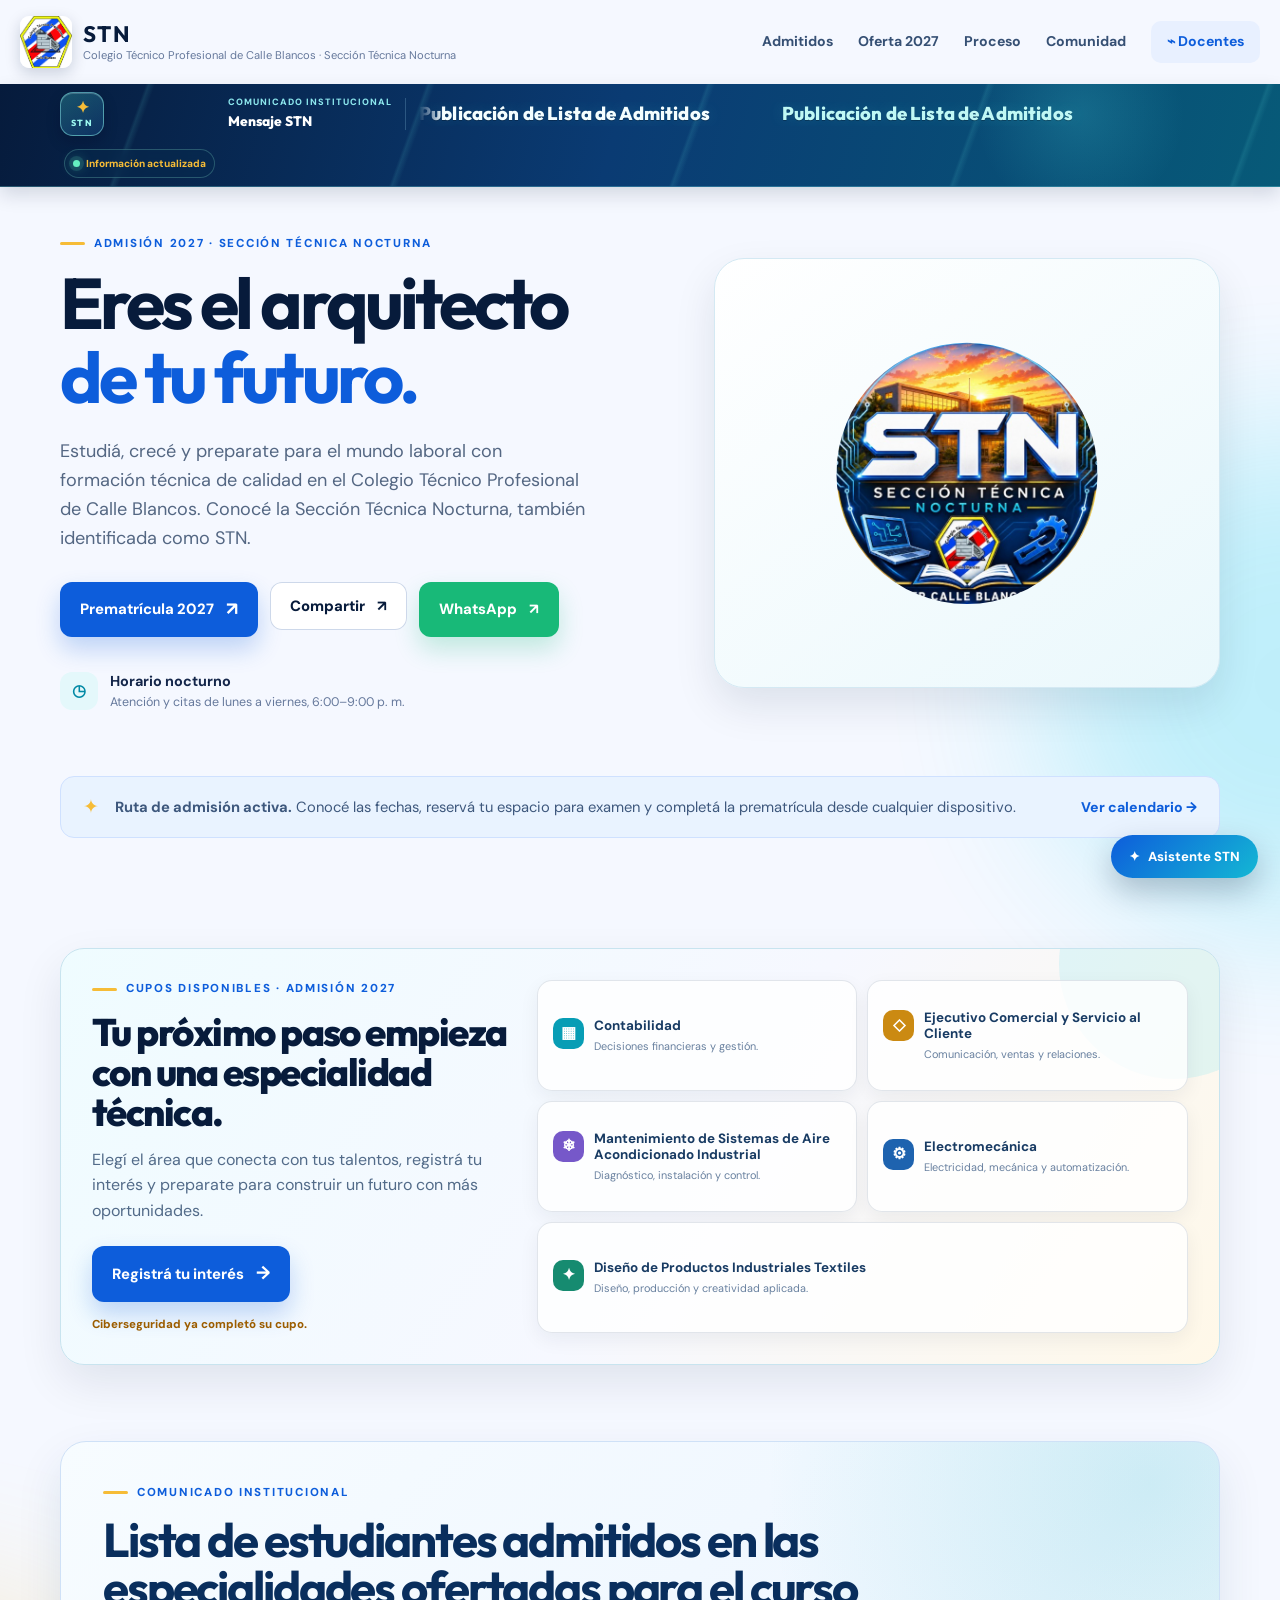
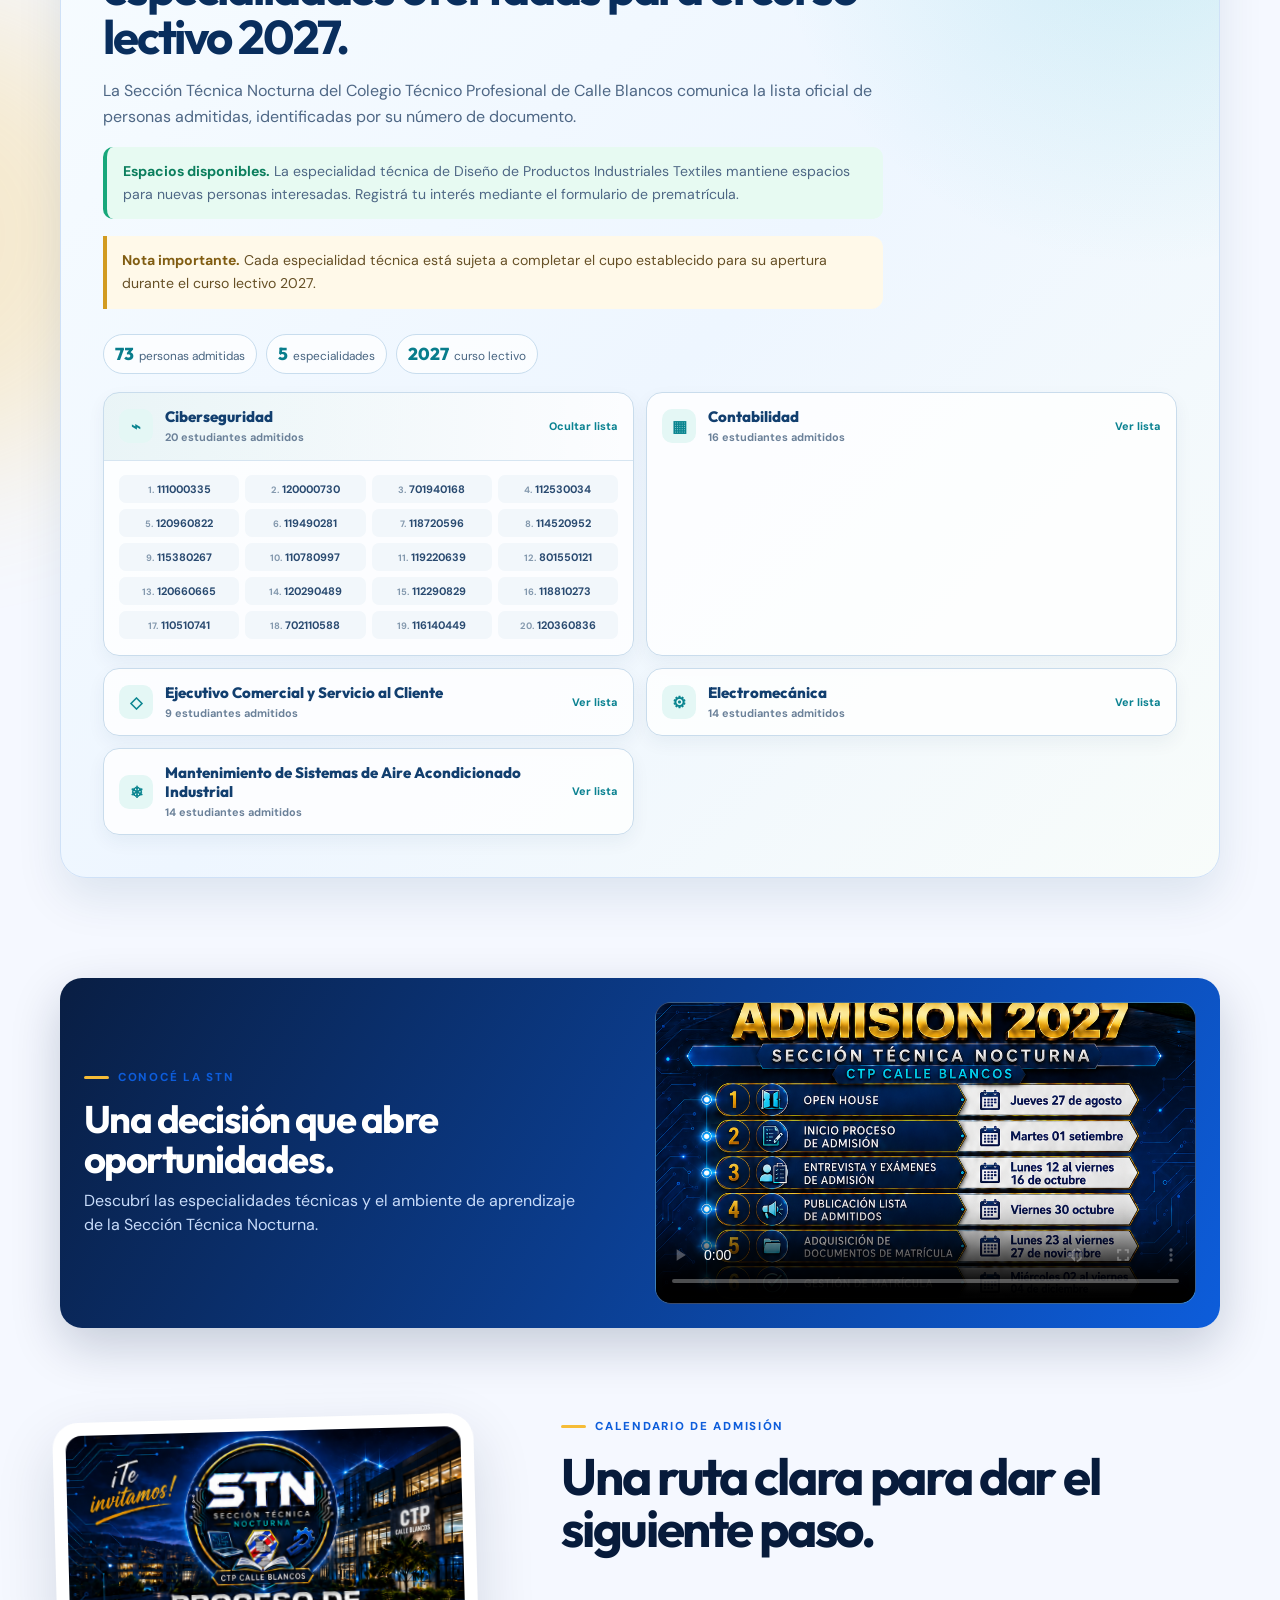
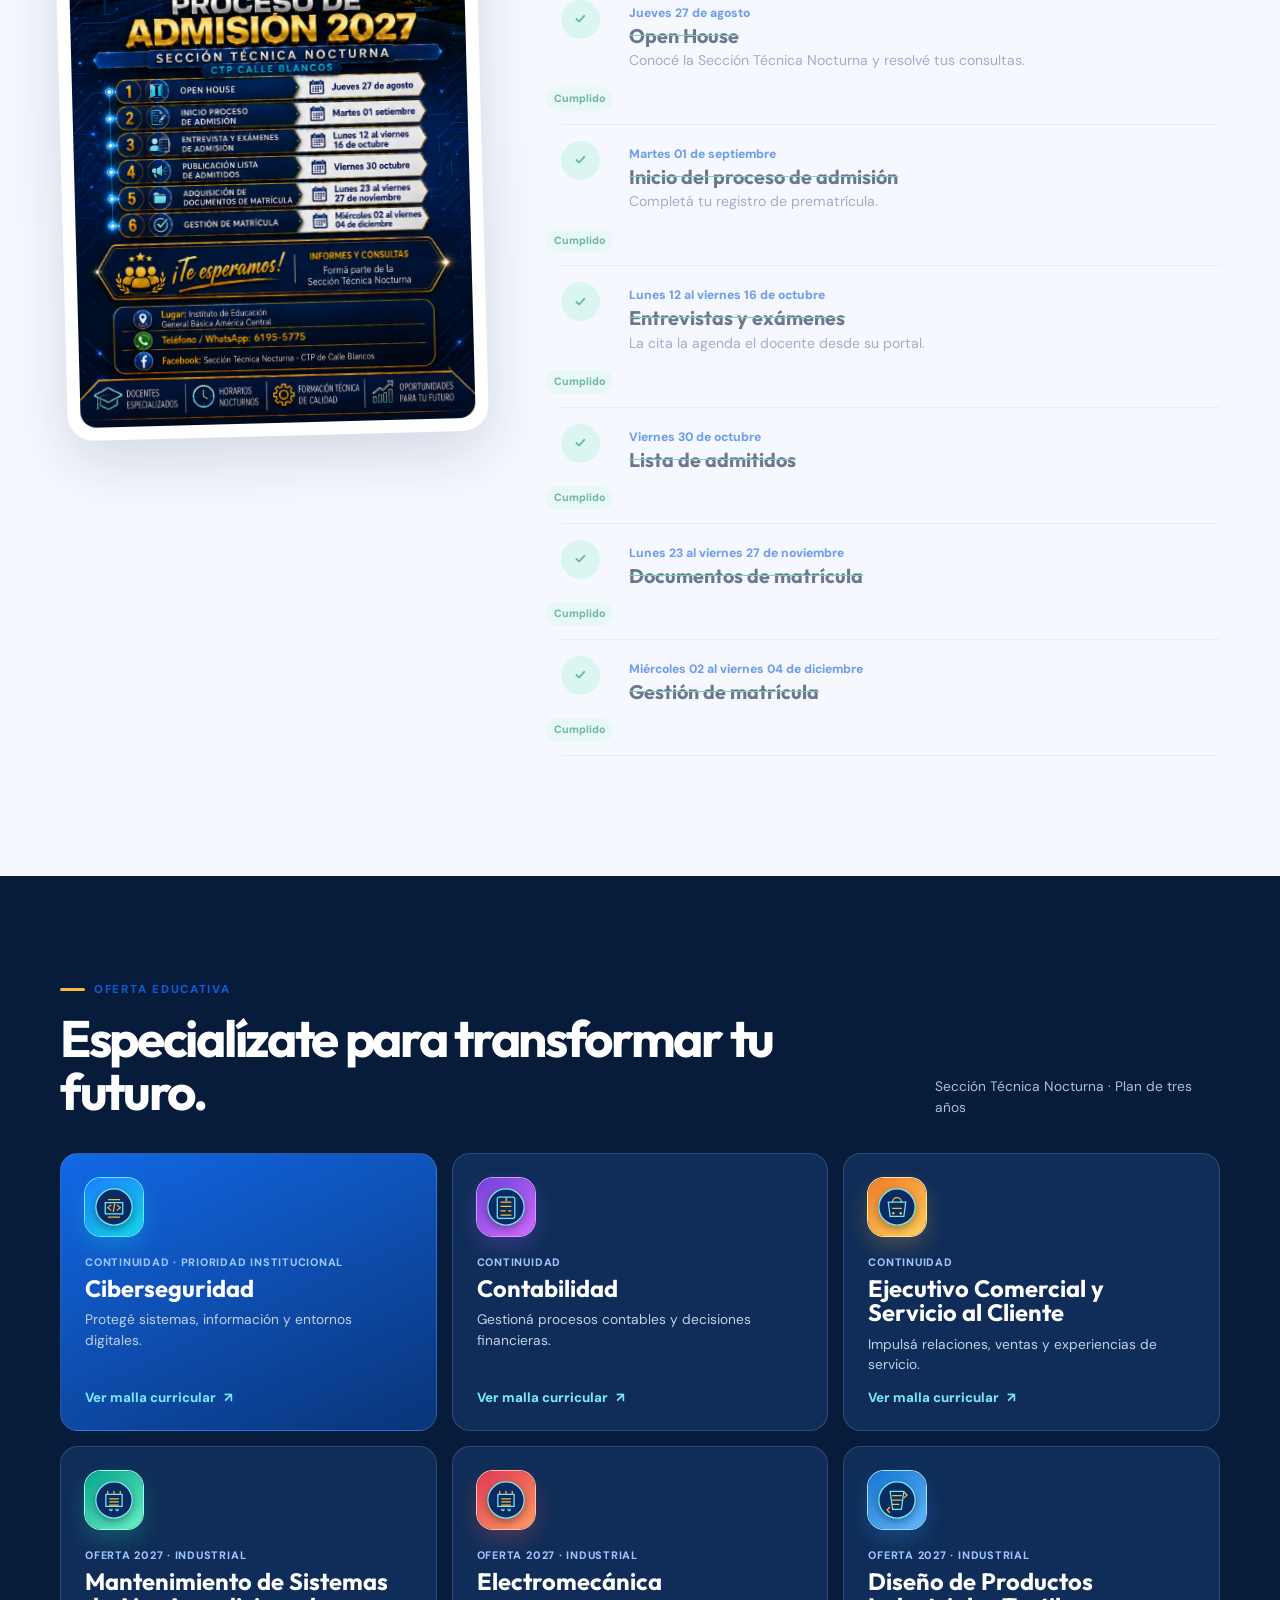
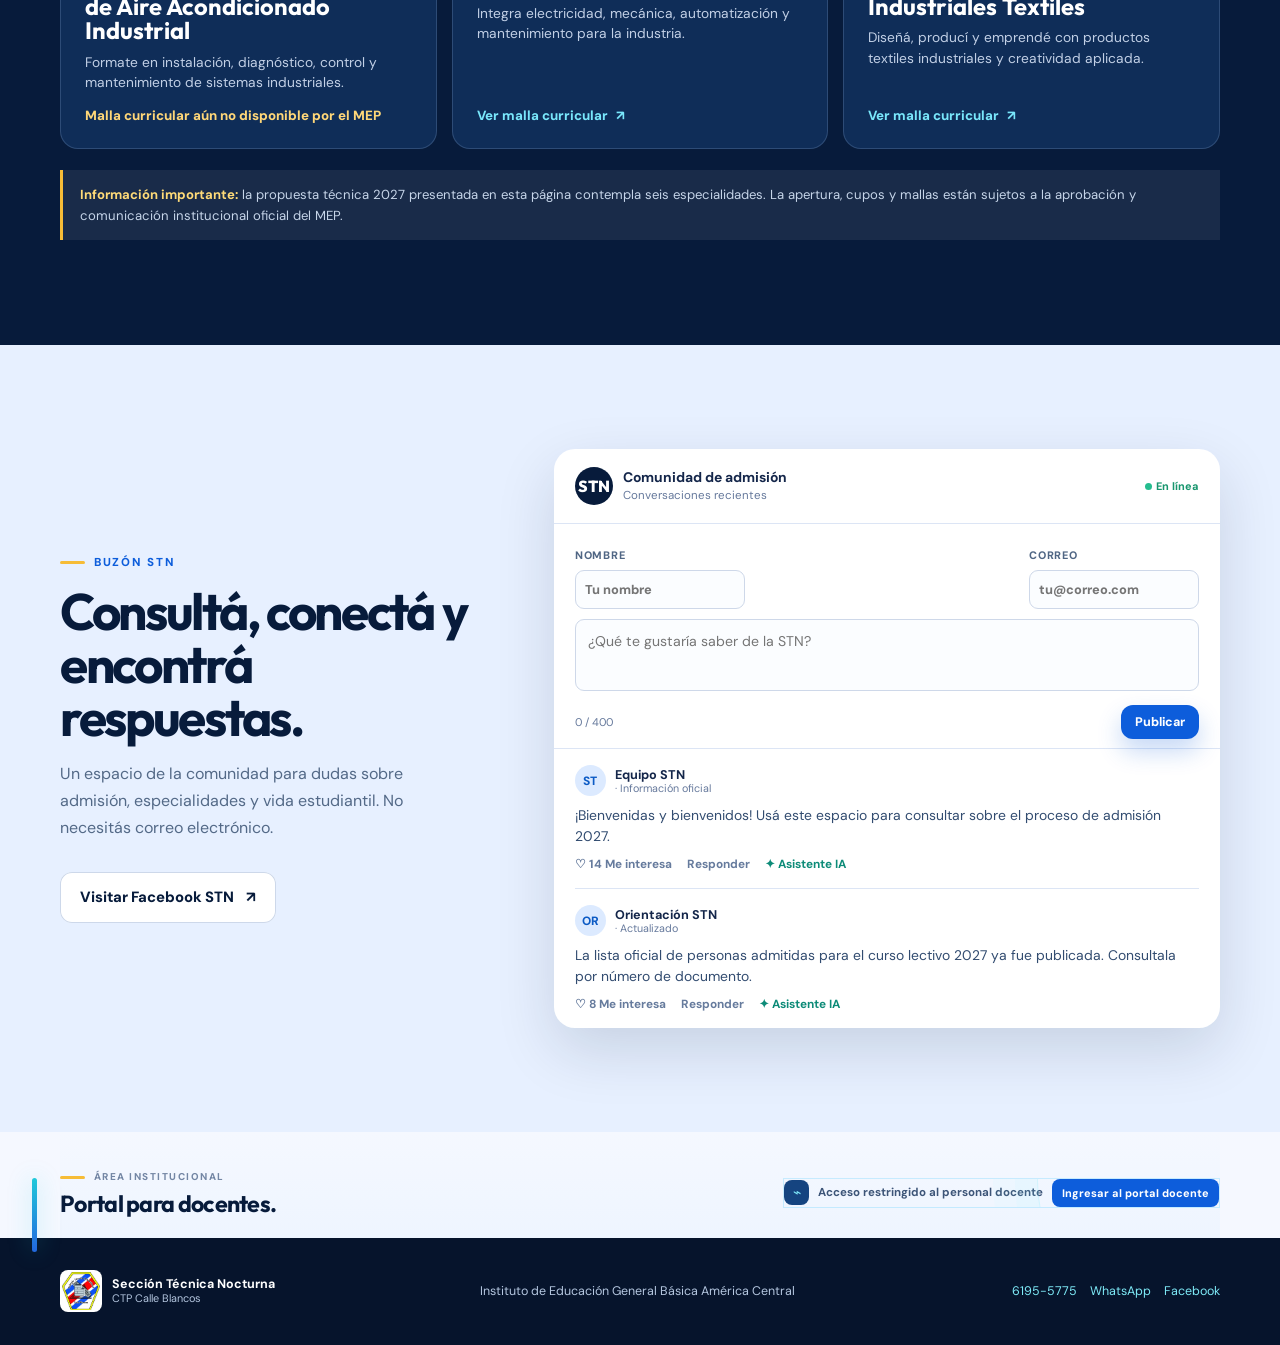
==== index.html @ a2cc6bb3 "Actualizar estilos del logo completo" ====
<!doctype html>
<html lang="es">
<head>
  <meta charset="utf-8">
  <meta name="viewport" content="width=device-width, initial-scale=1">
  <meta name="theme-color" content="#071b3b">
  <meta name="description" content="Sitio oficial del Colegio Técnico Profesional de Calle Blancos, también conocido como CTP Calle Blancos. Sección Técnica Nocturna (STN), CTN o SNT: oferta educativa y admisión 2027.">
  <meta name="keywords" content="Colegio Técnico Profesional de Calle Blancos, CTP Calle Blancos, Sección Técnica Nocturna, STN Calle Blancos, STN CTP Calle Blancos, CTN Calle Blancos, SNT Calle Blancos, admisión 2027, prematrícula 2027, educación técnica nocturna">
  <meta name="google-site-verification" content="2hFcZlv2cPoLil2gOdQcQRDFzQ9nAFbxAGfDf-jIAp8">
  <title>CTP Calle Blancos | Sección Técnica Nocturna (STN) · Admisión 2027</title>
  <link rel="canonical" href="https://aventuraapp.github.io/STN-CTP-CalleBlancos/">
  <meta property="og:title" content="CTP Calle Blancos | Sección Técnica Nocturna (STN)">
  <meta property="og:description" content="Sitio oficial del Colegio Técnico Profesional de Calle Blancos: oferta educativa y admisión 2027.">
  <meta property="og:url" content="https://aventuraapp.github.io/STN-CTP-CalleBlancos/">
  <script type="application/ld+json">
  {
    "@context":"https://schema.org",
    "@type":"EducationalOrganization",
    "name":"Colegio Técnico Profesional de Calle Blancos",
    "alternateName":["Sección Técnica Nocturna CTP Calle Blancos","Sección Técnica Nocturna Calle Blancos","STN Calle Blancos","STN CTP Calle Blancos","CTP Calle Blancos","CTP Calle Calle Blancos","CTN Calle Blancos","SNT Calle Blancos"],
    "url":"https://aventuraapp.github.io/STN-CTP-CalleBlancos/",
    "description":"Sitio oficial del Colegio Técnico Profesional de Calle Blancos, conocido como CTP Calle Blancos y Sección Técnica Nocturna (STN). Incluye información de admisión 2027 y oferta educativa.",
    "telephone":"+506 6195-5775",
    "sameAs":["https://www.facebook.com/profile.php?id=61589567469813"]
  }
  </script>
  <script type="application/ld+json">
  {"@context":"https://schema.org","@type":"WebSite","name":"Colegio Técnico Profesional de Calle Blancos · Sección Técnica Nocturna","alternateName":["CTP Calle Blancos","STN","STN Calle Blancos","CTN","SNT"],"url":"https://aventuraapp.github.io/STN-CTP-CalleBlancos/"}
  </script>
  <link rel="preconnect" href="https://fonts.googleapis.com">
  <link rel="preconnect" href="https://fonts.gstatic.com" crossorigin>
  <link href="https://fonts.googleapis.com/css2?family=DM+Sans:wght@400;500;600;700&family=Outfit:wght@500;600;700;800&display=swap" rel="stylesheet">
  <link rel="stylesheet" href="styles.css?v=20261031-logo-sin-recuadro">
  <link rel="stylesheet" href="portal-layout.css?v=20261014-visible-agendar">
</head>
<body>
  <div class="ambient ambient-one"></div><div class="ambient ambient-two"></div>
  <header class="site-header" id="inicio">
    <a class="brand" href="#inicio" aria-label="STN inicio"><img src="assets/escudo-ctp.png" alt="Escudo del CTP Calle Blancos"><span><b>STN</b><small>Colegio Técnico Profesional de Calle Blancos · Sección Técnica Nocturna</small></span></a>
    <button class="menu-toggle" aria-label="Abrir menú" aria-expanded="false">☰</button>
    <nav class="main-nav"><a href="#admitidos">Admitidos</a><a href="#oferta">Oferta 2027</a><a href="#proceso">Proceso</a><a href="#comunidad">Comunidad</a><a href="#docentes" class="nav-lock">⌁ Docentes</a></nav>
  </header>
  <aside class="news-ticker" aria-label="Mensaje institucional STN">
    <div class="ticker-badge" aria-hidden="true"><span>✦</span><b>STN</b></div>
    <div class="ticker-label"><small>Comunicado institucional</small><strong>Mensaje STN</strong></div>
    <div class="ticker-copy"><div class="ticker-marquee"><strong id="ticker-message">Publicación de Lista de Admitidos</strong><strong class="ticker-message-copy" aria-hidden="true">Publicación de Lista de Admitidos</strong></div></div>
    <span class="ticker-live"><i></i> Información actualizada</span>
    <div class="ticker-glow" aria-hidden="true"></div>
  </aside>

  <main>
    <section class="hero section-wrap">
      <div class="hero-copy">
        <p class="eyebrow"><span></span> Admisión 2027 · Sección Técnica Nocturna</p>
        <h1>Eres el arquitecto <em>de tu futuro.</em></h1>
        <p class="hero-text">Estudiá, crecé y preparate para el mundo laboral con formación técnica de calidad en el Colegio Técnico Profesional de Calle Blancos. Conocé la Sección Técnica Nocturna, también identificada como STN.</p>
        <div class="hero-actions"><a class="btn btn-primary" href="prematricula.html?v=20261020-confirmed-save" target="_blank" rel="noopener">Prematrícula 2027 <span>↗</span></a><div class="share-control"><button class="btn btn-ghost share-prematricula" id="share-prematricula" type="button" aria-label="Compartir enlace de prematrícula" aria-expanded="false">Compartir <span>↗</span></button><div class="share-menu hidden" id="share-prematricula-menu" role="menu"><a id="share-prematricula-whatsapp" target="_blank" rel="noopener" role="menuitem">Compartir por WhatsApp</a><button id="copy-prematricula-link" type="button" role="menuitem">Copiar enlace</button></div></div><a class="btn btn-whatsapp" href="https://wa.me/50661955775?text=Hola%20STN%20Calle%20Blancos%2C%20necesito%20informaci%C3%B3n%20sobre%20Admisi%C3%B3n%202027" target="_blank" rel="noopener">WhatsApp <span>↗</span></a></div>
        <div class="hero-proof"><div class="proof-icon">◷</div><div><b>Horario nocturno</b><span>Atención y citas de lunes a viernes, 6:00–9:00 p. m.</span></div></div>
      </div>
      <div class="hero-art"><div class="hero-logo-frame"><img class="hero-logo" src="assets/logo-stn.jpeg?v=20261031-logo-completo" alt="Logo completo STN CTP Calle Blancos"></div></div>
    </section>

    <section class="notice section-wrap"><span class="notice-icon">✦</span><p><b>Ruta de admisión activa.</b> Conocé las fechas, reservá tu espacio para examen y completá la prematrícula desde cualquier dispositivo.</p><a href="#proceso">Ver calendario →</a></section>

    <section class="availability-promo section-wrap" id="especialidades-disponibles" aria-labelledby="available-title">
  <div class="availability-promo-copy">
    <p class="eyebrow"><span></span> Cupos disponibles · Admisión 2027</p>
    <h2 id="available-title">Tu próximo paso empieza con una especialidad técnica.</h2>
    <p>Elegí el área que conecta con tus talentos, registrá tu interés y preparate para construir un futuro con más oportunidades.</p>
    <div class="availability-actions"><a class="btn btn-primary" href="prematricula.html?v=20261031-cupos-marketing#public-prematricula-form">Registrá tu interés <span>→</span></a><span class="availability-caption">Ciberseguridad ya completó su cupo.</span></div>
  </div>
  <div class="availability-grid" aria-label="Especialidades con cupos disponibles">
    <article class="availability-card availability-card-cyan"><span class="availability-mark">▦</span><b>Contabilidad</b><small>Decisiones financieras y gestión.</small></article>
    <article class="availability-card availability-card-gold"><span class="availability-mark">◇</span><b>Ejecutivo Comercial y Servicio al Cliente</b><small>Comunicación, ventas y relaciones.</small></article>
    <article class="availability-card availability-card-violet"><span class="availability-mark">❄</span><b>Mantenimiento de Sistemas de Aire Acondicionado Industrial</b><small>Diagnóstico, instalación y control.</small></article>
    <article class="availability-card availability-card-blue"><span class="availability-mark">⚙</span><b>Electromecánica</b><small>Electricidad, mecánica y automatización.</small></article>
    <article class="availability-card availability-card-green"><span class="availability-mark">✦</span><b>Diseño de Productos Industriales Textiles</b><small>Diseño, producción y creatividad aplicada.</small></article>
  </div>
</section>



    <section class="admitted-section section-wrap" id="admitidos" aria-labelledby="admitted-title">
      <div class="admitted-intro">
        <p class="eyebrow"><span></span> Comunicado institucional</p>
        <h2 id="admitted-title">Lista de estudiantes admitidos en las especialidades ofertadas para el curso lectivo 2027.</h2>
        <p>La Sección Técnica Nocturna del Colegio Técnico Profesional de Calle Blancos comunica la lista oficial de personas admitidas, identificadas por su número de documento.</p>
        <p class="admitted-availability"><b>Espacios disponibles.</b> La especialidad técnica de Diseño de Productos Industriales Textiles mantiene espacios para nuevas personas interesadas. Registrá tu interés mediante el formulario de prematrícula.</p>
        <p class="admitted-note"><b>Nota importante.</b> Cada especialidad técnica está sujeta a completar el cupo establecido para su apertura durante el curso lectivo 2027.</p>
      </div>
      <div class="admitted-summary" aria-label="Resumen de la lista de admitidos">
        <span><b>73</b> personas admitidas</span><span><b>5</b> especialidades</span><span><b>2027</b> curso lectivo</span>
      </div>
      <div class="admitted-grid">
        <details class="admitted-card" open><summary><span class="admitted-icon">⌁</span><span><b>Ciberseguridad</b><small>20 estudiantes admitidos</small></span><i>Ver lista</i></summary><ol><li>111000335</li><li>120000730</li><li>701940168</li><li>112530034</li><li>120960822</li><li>119490281</li><li>118720596</li><li>114520952</li><li>115380267</li><li>110780997</li><li>119220639</li><li>801550121</li><li>120660665</li><li>120290489</li><li>112290829</li><li>118810273</li><li>110510741</li><li>702110588</li><li>116140449</li><li>120360836</li></ol></details>
        <details class="admitted-card"><summary><span class="admitted-icon">▦</span><span><b>Contabilidad</b><small>16 estudiantes admitidos</small></span><i>Ver lista</i></summary><ol><li>112050677</li><li>114000038</li><li>118010950</li><li>115480380</li><li>111500175</li><li>112230746</li><li>112420835</li><li>113670331</li><li>112030035</li><li>114790594</li><li>118750833</li><li>801550121</li><li>109650813</li><li>801310446</li><li>111040516</li><li>110810603</li></ol></details>
        <details class="admitted-card"><summary><span class="admitted-icon">◇</span><span><b>Ejecutivo Comercial y Servicio al Cliente</b><small>9 estudiantes admitidos</small></span><i>Ver lista</i></summary><ol><li>112059677</li><li>120400376</li><li>119900433</li><li>118930277</li><li>109130110</li><li>305240556</li><li>701940168</li><li>702660834</li><li>155851153404</li></ol></details>
        <details class="admitted-card"><summary><span class="admitted-icon">⚙</span><span><b>Electromecánica</b><small>14 estudiantes admitidos</small></span><i>Ver lista</i></summary><ol><li>11490312</li><li>115390070</li><li>801410534</li><li>114570228</li><li>111000339</li><li>122200820515</li><li>111610442</li><li>119660523</li><li>117300771</li><li>110510741</li><li>109590978</li><li>155845540036</li><li>114390315</li><li>114390315</li></ol></details>
        <details class="admitted-card"><summary><span class="admitted-icon">❄</span><span><b>Mantenimiento de Sistemas de Aire Acondicionado Industrial</b><small>14 estudiantes admitidos</small></span><i>Ver lista</i></summary><ol><li>205500544</li><li>111000339</li><li>117690864</li><li>11642-0047</li><li>402160918</li><li>206380707</li><li>120140885</li><li>11815-0424</li><li>120240413</li><li>11892-0995</li><li>114450717</li><li>119740582</li><li>114390315</li><li>114390315</li></ol></details>
      </div>
    </section>

    <section class="marketing-video section-wrap"><div class="marketing-video-copy"><p class="eyebrow"><span></span> Conocé la STN</p><h2>Una decisión que abre oportunidades.</h2><p>Descubrí las especialidades técnicas y el ambiente de aprendizaje de la Sección Técnica Nocturna.</p></div><div class="video-card"><video controls preload="metadata" poster="assets/proceso-admision-2027.png"><source src="assets/especialidades-tecnicas-2027.mp4" type="video/mp4">Tu navegador no admite video HTML5.</video></div></section>
    <section class="section-wrap split-feature" id="proceso">
      <div class="poster-wrap"><img src="assets/proceso-admision-2027.png" alt="Afiche del proceso de admisión 2027 de la Sección Técnica Nocturna"></div>
      <div class="timeline-copy">
        <p class="eyebrow"><span></span> Calendario de admisión</p><h2>Una ruta clara para dar el siguiente paso.</h2>
        <div class="timeline">
          <article data-date="2026-08-27"><i>01</i><div><small>Jueves 27 de agosto</small><h3>Open House</h3><p>Conocé la Sección Técnica Nocturna y resolvé tus consultas.</p></div></article>
          <article data-date="2026-09-01"><i>02</i><div><small>Martes 01 de septiembre</small><h3>Inicio del proceso de admisión</h3><p>Completá tu registro de prematrícula.</p></div></article>
          <article data-date="2026-10-12"><i>03</i><div><small>Lunes 12 al viernes 16 de octubre</small><h3>Entrevistas y exámenes</h3><p>La cita la agenda el docente desde su portal.</p></div></article>
          <article data-date="2026-10-30"><i>04</i><div><small>Viernes 30 de octubre</small><h3>Lista de admitidos</h3></div></article>
          <article data-date="2026-11-23"><i>05</i><div><small>Lunes 23 al viernes 27 de noviembre</small><h3>Documentos de matrícula</h3></div></article>
          <article data-date="2026-12-02"><i>06</i><div><small>Miércoles 02 al viernes 04 de diciembre</small><h3>Gestión de matrícula</h3></div></article>
        </div>
      </div>
    </section>

    <section class="offer-section" id="oferta"><div class="section-wrap">
      <div class="section-heading"><div><p class="eyebrow"><span></span> Oferta educativa</p><h2>Especialízate para transformar tu futuro.</h2></div><p>Sección Técnica Nocturna · Plan de tres años</p></div>
      <div class="program-grid">
        <article class="program-card featured"><div class="program-icon"><img class="specialty-logo" src="assets/specialty-cyber.svg" alt="Logo de Ciberseguridad"></div><small>Continuidad · Prioridad institucional</small><h3>Ciberseguridad</h3><p>Protegé sistemas, información y entornos digitales.</p><button class="curriculum-trigger" data-curriculum="image3.png">Ver malla curricular <span>↗</span></button></article>
        <article class="program-card"><div class="program-icon"><img class="specialty-logo" src="assets/specialty-accounting.svg" alt="Logo de Contabilidad"></div><small>Continuidad</small><h3>Contabilidad</h3><p>Gestioná procesos contables y decisiones financieras.</p><button class="curriculum-trigger" data-curriculum="image5.png">Ver malla curricular <span>↗</span></button></article>
        <article class="program-card"><div class="program-icon"><img class="specialty-logo" src="assets/specialty-commerce.svg" alt="Logo de Ejecutivo Comercial"></div><small>Continuidad</small><h3>Ejecutivo Comercial y Servicio al Cliente</h3><p>Impulsá relaciones, ventas y experiencias de servicio.</p><button class="curriculum-trigger" data-curriculum="image6.png">Ver malla curricular <span>↗</span></button></article>
        <article class="program-card"><div class="program-icon"><img class="specialty-logo" src="assets/specialty-hvac.svg" alt="Logo de Mantenimiento de Sistemas de Aire Acondicionado Industrial"></div><small>Oferta 2027 · Industrial</small><h3>Mantenimiento de Sistemas de Aire Acondicionado Industrial</h3><p>Formate en instalación, diagnóstico, control y mantenimiento de sistemas industriales.</p><button class="curriculum-trigger unavailable" type="button">Malla curricular aún no disponible por el MEP</button></article>
        <article class="program-card"><div class="program-icon"><img class="specialty-logo" src="assets/specialty-hvac.svg" alt="Logo de Electromecánica"></div><small>Oferta 2027 · Industrial</small><h3>Electromecánica</h3><p>Integra electricidad, mecánica, automatización y mantenimiento para la industria.</p><button class="curriculum-trigger" data-curriculum="image7.png">Ver malla curricular <span>↗</span></button></article>
        <article class="program-card"><div class="program-icon"><img class="specialty-logo" src="assets/specialty-textile.svg" alt="Logo de Diseño de Productos Industriales Textiles"></div><small>Oferta 2027 · Industrial</small><h3>Diseño de Productos Industriales Textiles</h3><p>Diseñá, producí y emprendé con productos textiles industriales y creatividad aplicada.</p><button class="curriculum-trigger" data-curriculum="textiles-2027.png">Ver malla curricular <span>↗</span></button></article>
      </div>
      <div class="transparency"><b>Información importante:</b> la propuesta técnica 2027 presentada en esta página contempla seis especialidades. La apertura, cupos y mallas están sujetos a la aprobación y comunicación institucional oficial del MEP.</div>
    </div></section>

    <section class="community-section" id="comunidad"><div class="section-wrap community-grid">
      <div class="community-copy"><p class="eyebrow"><span></span> Buzón STN</p><h2>Consultá, conectá y encontrá respuestas.</h2><p>Un espacio de la comunidad para dudas sobre admisión, especialidades y vida estudiantil. No necesitás correo electrónico.</p><a class="btn btn-ghost" href="https://www.facebook.com/profile.php?id=61589567469813" target="_blank" rel="noopener">Visitar Facebook STN <span>↗</span></a></div>
      <div class="social-box"><div class="social-head"><div class="mini-brand">STN</div><div><b>Comunidad de admisión</b><small>Conversaciones recientes</small></div><span class="live-dot">En línea</span></div><form id="post-form" class="post-composer"><textarea id="post-text" maxlength="400" placeholder="¿Qué te gustaría saber de la STN?"></textarea><div><span class="character-count">0 / 400</span><button class="btn btn-primary" type="submit">Publicar</button></div></form><div class="feed" id="feed"></div></div>
    </div></section>

    <section class="teacher-section section-wrap" id="docentes">
      <div class="teacher-copy"><p class="eyebrow"><span></span> Área institucional</p><h2>Portal para docentes.</h2><p>Acceso seguro a los registros institucionales sincronizados, herramientas de organización y documentos informativos del equipo STN.</p><a href="https://teams.microsoft.com/l/team/19%3AINCqJU1wbDcsv62suBIV3nA7ZMadIgpt7-SOsB1cpjI1%40thread.tacv2/conversations?groupId=68fc3f82-53a8-4552-a9d3-eabf9b7d5ceb&tenantId=0fa1fe2a-d55b-4665-95e7-53a56927d833" class="teams-link" target="_blank" rel="noopener">Abrir canal de Teams ↗</a></div>
      <div class="teacher-access" id="teacher-access"><form id="teacher-login"><span class="lock-mark">⌁</span><h3>Ingreso docente</h3><p>Usá las credenciales institucionales para continuar.</p><label>Contraseña<input id="teacher-password" type="password" autocomplete="current-password" placeholder="••••••••" required></label><button class="btn btn-primary" type="submit">Ingresar al portal</button><p class="form-message" id="login-message" role="status"></p></form>
        <div class="teacher-dashboard hidden" id="teacher-dashboard"><div class="dashboard-head"><div><span class="online-indicator"></span><b>Portal STN</b><small>Sesión local activa</small></div><button class="text-button" id="logout" type="button">Cerrar sesión</button></div><div class="dashboard-stats"><div><b id="pre-count">0</b><span>Pre-matriculados</span></div><div><b id="mat-count">0</b><span>Matriculados</span></div><div><b id="doc-count">0</b><span>Documentos</span></div><div><b id="appointment-count">0</b><span>Citas</span></div><div id="page-view-stat" class="page-view-stat hidden"><b id="page-views-count">—</b><span>Visitas de la página</span><small id="page-views-updated">Solo administrador</small></div></div><div class="specialty-tabs" id="specialty-tabs"><button class="specialty-tab active" data-specialty="Todas">Todas</button><button class="specialty-tab" data-specialty="Ciberseguridad">Ciberseguridad</button><button class="specialty-tab" data-specialty="Contabilidad">Contabilidad</button><button class="specialty-tab" data-specialty="Ejecutivo Comercial y Servicio al Cliente">Ejecutivo Comercial</button><button class="specialty-tab" data-specialty="Mantenimiento de Sistemas de Aire Acondicionado Industrial">Mantenimiento industrial</button><button class="specialty-tab" data-specialty="Electromecánica">Electromecánica</button><button class="specialty-tab" data-specialty="Diseño de Productos Industriales Textiles">Diseño textil</button></div><section class="teacher-agenda"><div class="agenda-heading"><div><span class="eyebrow"><span></span> Agenda de mi especialidad</span><h3>Reservar cita</h3></div><span class="status-pill">6:00 p. m. — 9:00 p. m.</span></div><div class="booking-top"><label>Especialidad<select id="teacher-specialty"><option>Ciberseguridad</option><option>Contabilidad</option><option>Ejecutivo Comercial y Servicio al Cliente</option><option>Mantenimiento de Sistemas de Aire Acondicionado Industrial</option><option>Electromecánica</option><option>Diseño de Productos Industriales Textiles</option></select></label><label>Tipo de cita<select id="teacher-appointment-type"><option>Examen de admisión</option><option>Entrevista</option><option>Entrevista + examen</option></select></label><label>Fecha<input id="teacher-appointment-date" type="date"></label><label>Hora<select id="teacher-appointment-time"><option>6:00 p. m.</option><option>6:30 p. m.</option><option>7:00 p. m.</option><option>7:30 p. m.</option><option>8:00 p. m.</option><option>8:30 p. m.</option></select></label></div><div class="booking-person"><label>Estudiante<input id="teacher-candidate" placeholder="Nombre del estudiante" required></label><label>Correo del estudiante<input id="teacher-candidate-email" type="email" placeholder="estudiante@correo.com" required></label><label>Profesor a cargo<input id="teacher-professor" placeholder="Nombre del docente" required></label><label>Contacto<input id="teacher-candidate-contact" placeholder="Teléfono o WhatsApp"></label></div><button class="btn btn-primary" id="save-appointment" type="button">Guardar cita y preparar confirmación <span>→</span></button><p class="form-message" id="teacher-appointment-message" role="status"></p></section><div class="dashboard-actions"><button id="add-student" type="button">＋ Registrar estudiante</button><label class="upload-label">↑ Cargar documento<input id="doc-upload" type="file" multiple hidden></label><button id="edit-ticker" type="button">✦ Editar mensaje</button></div><div class="student-table-wrap"><table><thead><tr><th>Estudiante</th><th>Estado</th><th>Especialidad</th><th>Contacto</th></tr></thead><tbody id="student-table"><tr class="empty-row"><td colspan="4">Aún no hay registros cargados.</td></tr></tbody></table></div><div class="teacher-appointments" id="teacher-appointments"><h3>Citas registradas</h3><div id="appointments-list"><p>No hay citas creadas.</p></div></div><div class="documents-list" id="documents-list"><p>Los documentos cargados aparecerán aquí.</p></div></div>
      </div>
      <p class="security-note">Protección: esta versión es una demostración de interfaz que guarda información únicamente en el navegador. No subás datos personales reales hasta conectar autenticación, permisos y una base de datos institucional segura.</p>
    </section>
    </main>
    <aside class="assistant-widget" aria-label="Asistente virtual STN">
      <button class="assistant-launch" id="assistant-launch" type="button" aria-expanded="false">✦ <span>Asistente STN</span></button>
      <div class="assistant-panel hidden" id="assistant-panel">
        <div class="assistant-head"><div><b>Asistente virtual STN</b><small>Información vigente sobre admitidos 2027</small></div><button id="assistant-close" type="button" aria-label="Cerrar asistente">×</button></div>
        <div class="assistant-messages" id="assistant-messages"><div class="assistant-bubble assistant-welcome"><b>¡Hola! Soy STN</b><span>Ya está publicada la lista de admitidos 2027. Si te interesa una de las especialidades técnicas disponibles, utilizá el formulario de prematrícula. Ciberseguridad no está disponible para nuevas prematrículas.</span><div class="assistant-quick-actions"><button type="button" data-assistant-question="¿Dónde veo la lista de admitidos?">Lista de admitidos</button><button type="button" data-assistant-question="¿Cómo uso el formulario de prematrícula?">Prematrícula</button><button type="button" data-assistant-question="¿Qué es Diseño de Productos Industriales Textiles?">Diseño textil</button><button type="button" data-assistant-question="¿Cuál es el WhatsApp de STN?">Contacto</button></div></div></div>
        <form class="assistant-form" id="assistant-form"><input id="assistant-input" aria-label="Consulta para el asistente" placeholder="Escribí tu consulta…" autocomplete="off"><button type="submit" aria-label="Enviar consulta">→</button></form>
        <a class="assistant-wa" href="https://wa.me/50661955775?text=Hola%20STN%2C%20tengo%20una%20consulta%20sobre%20Admisi%C3%B3n%202027" target="_blank" rel="noopener">Continuar por WhatsApp ↗</a>
      </div>
    </aside>
    <footer><div class="footer-brand"><img src="assets/escudo-ctp.png" alt="Escudo del CTP Calle Blancos"><div><b>Sección Técnica Nocturna</b><span>CTP Calle Blancos</span></div></div><p>Instituto de Educación General Básica América Central</p><div><a href="tel:+50661955775">6195-5775</a><a href="https://wa.me/50661955775?text=Hola%20STN%20Calle%20Blancos" target="_blank" rel="noopener">WhatsApp</a><a href="https://www.facebook.com/profile.php?id=61589567469813" target="_blank" rel="noopener">Facebook</a></div></footer>

  <dialog id="curriculum-dialog"><button class="dialog-close" aria-label="Cerrar">×</button><img id="curriculum-image" src="" alt="Malla curricular"><p id="curriculum-caption">Malla curricular adjunta.</p></dialog>
      <script src="app.js?v=20261031-db-sync2"></script>
</body>
</html>
---- styles.css ----
:root{--ink:#071b3b;--ink-2:#0d2e63;--blue:#0d5ddb;--cyan:#18d2ed;--gold:#f6bc37;--paper:#f5f8ff;--text:#14264a;--muted:#66799c;--white:#fff;--line:#dce5f5;--shadow:0 22px 60px rgba(7,27,59,.14)}*{box-sizing:border-box}html{scroll-behavior:smooth}body{margin:0;background:var(--paper);color:var(--text);font-family:"DM Sans",sans-serif;font-size:16px;line-height:1.5;overflow-x:hidden}.ambient{position:absolute;border-radius:999px;filter:blur(80px);z-index:-1;opacity:.24}.ambient-one{width:500px;height:500px;background:#18d2ed;top:430px;right:-260px}.ambient-two{width:470px;height:470px;background:#f6bc37;top:1600px;left:-310px}.section-wrap{width:min(1160px,calc(100% - 44px));margin-inline:auto}.site-header{height:84px;width:min(1240px,calc(100% - 32px));display:flex;align-items:center;justify-content:space-between;margin:auto}.brand{display:flex;align-items:center;gap:11px;text-decoration:none;color:var(--ink)}.brand img{width:52px;height:52px;border-radius:50%;object-fit:cover}.brand span{display:grid;line-height:1}.brand b{font-family:Outfit;font-size:1.4rem;letter-spacing:.08em}.brand small{color:var(--muted);font-size:.7rem;margin-top:5px}.main-nav{display:flex;align-items:center;gap:25px}.main-nav a{font-size:.88rem;font-weight:700;color:#365074;text-decoration:none}.main-nav a:hover{color:var(--blue)}.main-nav .nav-lock{padding:10px 16px;background:#e8f0ff;border-radius:10px;color:var(--blue)}.menu-toggle{display:none;border:0;background:#e8f0ff;color:var(--ink);font-size:1.35rem;border-radius:10px;padding:6px 10px}.hero{min-height:575px;display:grid;grid-template-columns:1.08fr .92fr;align-items:center;gap:60px;padding:48px 0 64px}.eyebrow{display:flex;align-items:center;gap:9px;text-transform:uppercase;color:var(--blue);font-size:.72rem;font-weight:800;letter-spacing:.15em;margin:0 0 14px}.eyebrow span{display:inline-block;width:25px;height:3px;border-radius:5px;background:var(--gold)}h1,h2,h3{font-family:Outfit,sans-serif;line-height:1.03;margin:0;color:var(--ink)}h1{font-size:clamp(3rem,5.6vw,5.35rem);letter-spacing:-.055em;max-width:720px}h1 em{display:block;color:var(--blue);font-style:normal}.hero-text{max-width:525px;font-size:1.13rem;line-height:1.6;color:#546783;margin:23px 0 29px}.hero-actions{display:flex;flex-wrap:wrap;gap:12px}.btn{border:0;border-radius:12px;font-family:inherit;font-weight:800;font-size:.93rem;padding:14px 20px;text-decoration:none;display:inline-flex;align-items:center;justify-content:center;gap:12px;cursor:pointer;transition:.2s}.btn:hover{transform:translateY(-2px)}.btn-primary{background:var(--blue);color:white;box-shadow:0 12px 25px rgba(13,93,219,.24)}.btn-primary span{font-size:1.15rem}.btn-ghost{background:white;color:var(--ink);box-shadow:inset 0 0 0 1px #cdd8ea}.hero-proof{display:flex;align-items:center;gap:12px;margin-top:34px}.proof-icon{width:38px;height:38px;display:grid;place-items:center;border-radius:12px;background:#e4f8fb;color:#0089a5;font-weight:800}.hero-proof b,.hero-proof span{display:block}.hero-proof b{font-size:.9rem}.hero-proof span{font-size:.78rem;color:var(--muted)}.hero-art{min-height:430px;padding:28px;position:relative;display:grid;place-items:center;isolation:isolate;overflow:visible;background:linear-gradient(145deg,#ffffff,#eaf8fc);border:1px solid #d4e9f3;border-radius:30px;box-shadow:0 18px 42px rgba(7,27,59,.10)}.hero-art:after{display:none}.hero-logo{display:block;width:92%;height:92%;max-width:none;max-height:none;object-fit:contain;border-radius:50%;filter:none;z-index:1}.hero-logo-frame{width:min(330px,calc(100vw - 92px));aspect-ratio:1/1;padding:0;display:grid;place-items:center;background:transparent;border:0;border-radius:50%;box-shadow:none;overflow:hidden;position:relative;z-index:1}.orbit{position:absolute;border:1px solid #5fd3ed;border-radius:50%;z-index:-1}.orbit-a{width:390px;height:390px}.orbit-b{width:450px;height:270px;border-color:#f6bc37;transform:rotate(-34deg)}.hero-badge{position:absolute;bottom:7%;right:3%;padding:13px 16px;background:white;border-radius:12px;box-shadow:var(--shadow);display:grid;line-height:1.1;z-index:2}.hero-badge span{color:var(--gold);font-family:Outfit;font-weight:800;font-size:1.1rem}.hero-badge b{font-size:.86rem;margin:4px 0}.hero-badge small{font-size:.7rem;color:var(--muted)}.notice{display:flex;align-items:center;gap:16px;padding:16px 22px;border:1px solid #cfe1ff;background:#e9f3ff;border-radius:14px;margin-bottom:110px}.notice-icon{font-size:1.2rem;color:var(--gold)}.notice p{flex:1;margin:0;font-size:.92rem;color:#3e587d}.notice a{color:var(--blue);font-weight:800;text-decoration:none;font-size:.88rem;white-space:nowrap}.split-feature{display:grid;grid-template-columns:.78fr 1.22fr;gap:80px;align-items:start;margin-bottom:120px}.poster-wrap{position:sticky;top:24px;padding:13px;background:white;border-radius:26px;box-shadow:var(--shadow);transform:rotate(-1.5deg)}.poster-wrap img{display:block;width:100%;border-radius:16px}.timeline-copy h2,.section-heading h2,.agenda-intro h2,.community-copy h2,.teacher-copy h2{font-size:clamp(2.1rem,4vw,3.55rem);letter-spacing:-.045em}.timeline{margin-top:32px;display:grid;gap:3px}.timeline article{display:grid;grid-template-columns:52px 1fr;gap:16px;padding:13px 0;border-bottom:1px solid var(--line)}.timeline i{width:39px;height:39px;display:grid;place-items:center;border-radius:50%;background:#e8f1ff;color:var(--blue);font-style:normal;font-family:Outfit;font-weight:800;font-size:.78rem}.timeline small{font-size:.76rem;font-weight:800;color:var(--blue)}.timeline h3{font-size:1.23rem;margin-top:2px}.timeline p{margin:4px 0 0;color:var(--muted);font-size:.88rem}.offer-section{background:var(--ink);padding:105px 0;color:white}.offer-section h2{color:white}.section-heading{display:flex;justify-content:space-between;align-items:end;gap:30px;margin-bottom:35px}.section-heading>p{font-size:.86rem;color:#aebfda;margin:0}.program-grid{display:grid;grid-template-columns:repeat(3,1fr);gap:15px}.program-card{min-height:262px;border:1px solid rgba(182,214,255,.18);background:rgba(19,53,102,.7);border-radius:18px;padding:24px;display:flex;flex-direction:column;align-items:flex-start;transition:.25s}.program-card:hover{transform:translateY(-5px);background:#173d76}.program-card.featured{background:linear-gradient(155deg,#1268e6,#093478)}.program-icon{width:43px;height:43px;display:grid;place-items:center;background:rgba(255,255,255,.13);border-radius:12px;color:#76eaf9;font-family:Outfit;font-size:1.35rem;font-weight:800}.program-card small{color:#9fc4ff;font-size:.68rem;font-weight:800;letter-spacing:.07em;text-transform:uppercase;margin-top:18px}.program-card h3{color:white;font-size:1.48rem;margin-top:6px}.program-card p{color:#c2d0e6;font-size:.86rem;line-height:1.5;margin:9px 0 14px}.curriculum-trigger{background:none;border:0;color:#79e7fb;font-family:inherit;font-weight:800;padding:0;cursor:pointer;margin-top:auto;text-align:left}.curriculum-trigger span{margin-left:5px}.decision-card{grid-column:span 2;background:linear-gradient(110deg,#10294f,#064561)}.choice-tabs{display:flex;gap:7px;margin:14px 0 0}.choice{background:transparent;border:1px solid #42688c;border-radius:8px;color:#c6daf1;font-family:inherit;font-size:.75rem;font-weight:800;padding:8px 9px;cursor:pointer}.choice.active{background:#e2f9ff;color:#073867;border-color:#e2f9ff}.status-pill{display:inline-flex;margin-top:auto;background:rgba(246,188,55,.15);color:#ffd66d;font-size:.72rem;padding:5px 9px;border-radius:999px;font-weight:800}.transparency{border-left:3px solid var(--gold);padding:14px 17px;background:rgba(255,255,255,.07);color:#c6d5e9;font-size:.82rem;line-height:1.6;margin-top:21px}.transparency b{color:#ffdb78}.curriculum-strip{margin-top:27px;border:1px solid rgba(182,214,255,.18);background:#0c2a52;border-radius:16px;padding:11px 14px;display:flex;align-items:center;justify-content:space-between;gap:16px}.curriculum-strip>div{display:flex;align-items:center;gap:13px}.curriculum-strip img{width:80px;height:52px;object-fit:cover;object-position:left;border-radius:6px}.curriculum-strip p{font-size:.78rem;color:#bbcae0;margin:0}.curriculum-strip p b{color:white}.curriculum-strip .btn{white-space:nowrap}.agenda-section{display:grid;grid-template-columns:.85fr 1.15fr;gap:75px;padding:120px 0}.agenda-intro>p:not(.eyebrow){color:var(--muted);font-size:1rem;line-height:1.65;max-width:400px}.agenda-note{margin-top:28px;padding:13px;background:#e6faf4;border-radius:10px;color:#12684f;font-size:.83rem;font-weight:700}.agenda-note span{display:inline-grid;place-items:center;width:20px;height:20px;background:#26ba8d;color:white;border-radius:50%;margin-right:6px}.booking-panel{border-radius:22px;background:white;padding:27px;box-shadow:var(--shadow)}label{font-size:.76rem;text-transform:uppercase;letter-spacing:.07em;font-weight:800;color:#506684;display:grid;gap:7px}input,select,textarea{font:inherit;border:1px solid #ced8e9;border-radius:9px;background:#fbfdff;padding:11px 12px;color:var(--ink);outline-color:var(--blue)}.booking-top,.booking-person{display:grid;grid-template-columns:1fr 1fr;gap:13px}.booking-panel fieldset{border:0;padding:0;margin:23px 0 19px}.booking-panel legend{font-size:.76rem;text-transform:uppercase;letter-spacing:.07em;font-weight:800;color:#506684;margin-bottom:8px}.slots{display:grid;grid-template-columns:repeat(3,1fr);gap:8px}.slot{border:1px solid #d0dbee;background:white;border-radius:9px;padding:10px 5px;color:#315174;font-family:inherit;font-size:.82rem;font-weight:800;cursor:pointer}.slot:hover,.slot.selected{background:#e7f1ff;border-color:#1771dc;color:#0753ba}.slots-empty{grid-column:1/-1;margin:0;padding:14px;background:#f4f7fc;color:var(--muted);font-size:.83rem;border-radius:8px}.booking-person{margin-bottom:17px}.booking-submit{width:100%}.form-message{min-height:1.2em;text-align:center;margin:11px 0 0;font-size:.83rem;font-weight:700;color:#0c7653}.form-message.error{color:#b51d3b}.community-section{background:#e7f0ff;padding:104px 0}.community-grid{display:grid;grid-template-columns:.78fr 1.22fr;gap:68px;align-items:center}.community-copy>p:not(.eyebrow){color:#536987;line-height:1.7;max-width:370px}.community-copy .btn{margin-top:15px}.social-box{background:white;border-radius:21px;box-shadow:var(--shadow);overflow:hidden}.social-head{display:flex;gap:10px;align-items:center;padding:18px 21px;border-bottom:1px solid var(--line)}.mini-brand{width:38px;height:38px;display:grid;place-items:center;border-radius:50%;background:var(--ink);color:white;font-family:Outfit;font-weight:800}.social-head div:nth-child(2){display:grid;line-height:1.2}.social-head b{font-size:.87rem}.social-head small{font-size:.72rem;color:var(--muted);margin-top:3px}.live-dot{margin-left:auto;color:#18966e;font-size:.68rem;font-weight:800}.live-dot:before{content:"";display:inline-block;width:7px;height:7px;border-radius:50%;background:#25bd8f;margin-right:4px}.post-composer{padding:16px 21px 9px;border-bottom:1px solid var(--line)}.post-composer textarea{width:100%;height:72px;resize:none;font-size:.88rem}.post-composer div{display:flex;justify-content:space-between;align-items:center;margin-top:7px}.character-count{font-size:.7rem;color:var(--muted)}.post-composer .btn{font-size:.78rem;padding:9px 14px}.feed{max-height:430px;overflow:auto;padding:0 21px}.post{padding:16px 0;border-bottom:1px solid var(--line)}.post:last-child{border:0}.post-meta{display:flex;align-items:center;gap:9px}.avatar{width:31px;height:31px;display:grid;place-items:center;border-radius:50%;background:#dceaff;color:#0c5bc5;font-size:.75rem;font-weight:800}.post-meta div{display:grid;line-height:1.2}.post-meta b{font-size:.79rem}.post-meta small{font-size:.67rem;color:var(--muted)}.post-body{font-size:.87rem;color:#324c70;margin:9px 0}.post-actions{display:flex;gap:15px}.post-actions button{border:0;background:none;padding:0;color:#667b9d;font-family:inherit;font-size:.74rem;font-weight:700;cursor:pointer}.post-actions button.liked{color:#0d5ddb}.teacher-section{padding:120px 0 50px;display:grid;grid-template-columns:.77fr 1.23fr;gap:70px}.teacher-copy>p:not(.eyebrow){color:var(--muted);line-height:1.7;max-width:380px}.teams-link{display:inline-block;text-decoration:none;color:#3c47a6;font-weight:800;margin-top:18px}.teacher-access{border-radius:21px;background:var(--ink);padding:29px;color:white;box-shadow:var(--shadow)}#teacher-login{max-width:360px;margin:auto;text-align:center}.lock-mark{display:grid;place-items:center;width:47px;height:47px;margin:0 auto 12px;border-radius:14px;background:#154480;color:#80eafa;font-size:1.5rem}.teacher-access h3{color:white;font-size:1.6rem}.teacher-access p{color:#a6bddb;font-size:.85rem}.teacher-access label{text-align:left;color:#b7c8e2;margin:20px 0 16px}.teacher-access input{background:#0b2955;border-color:#315685;color:white}.teacher-access .btn{width:100%}.hidden{display:none}.dashboard-head{display:flex;justify-content:space-between;align-items:center;margin-bottom:19px}.dashboard-head div{display:grid;grid-template-columns:auto 1fr;column-gap:8px;line-height:1.2}.dashboard-head b{font-size:.92rem}.dashboard-head small{grid-column:2;color:#a4bad7;font-size:.7rem}.online-indicator{width:8px;height:8px;border-radius:50%;background:#21c494;margin-top:4px}.text-button{border:0;background:transparent;color:#81e5f6;font-family:inherit;font-weight:700;cursor:pointer}.dashboard-stats{display:grid;grid-template-columns:repeat(3,1fr);gap:9px}.dashboard-stats div{padding:14px;background:#0d315f;border-radius:10px;display:grid}.dashboard-stats b{font-family:Outfit;font-size:1.6rem;color:#83eaf5}.dashboard-stats span{font-size:.66rem;color:#b6c9e1}.dashboard-actions{display:flex;gap:10px;margin:17px 0}.dashboard-actions button,.upload-label{flex:1;border:1px solid #3c6090;background:#17437c;color:white;border-radius:8px;padding:10px;text-align:center;font-family:inherit;font-size:.77rem;font-weight:800;cursor:pointer}.upload-label{background:#0b315f;border-color:#48749f}.student-table-wrap{border:1px solid #31517b;border-radius:10px;overflow:auto}table{border-collapse:collapse;width:100%;font-size:.75rem}th,td{text-align:left;padding:10px;border-bottom:1px solid #31517b}th{color:#9fd8fa;font-size:.66rem;text-transform:uppercase;letter-spacing:.07em}td{color:#d3e0f2}.empty-row td{text-align:center;color:#a4bad7}.documents-list{margin-top:12px;font-size:.75rem;color:#bdd0e8}.documents-list p{margin:0}.document-item{display:flex;justify-content:space-between;padding:7px 0;border-bottom:1px solid #31517b}.security-note{grid-column:2;margin:0;color:#866116;font-size:.76rem;line-height:1.5;background:#fff4d9;border-left:3px solid var(--gold);padding:11px 13px}footer{background:#06142c;color:#b4c6df;padding:32px max(22px,calc((100% - 1160px)/2));display:flex;align-items:center;justify-content:space-between;gap:18px;font-size:.78rem}footer a{color:#7eeaf7;text-decoration:none;margin-left:13px}.footer-brand{display:flex;align-items:center;gap:10px}.footer-brand img{width:42px;height:42px;border-radius:50%;object-fit:cover}.footer-brand div{display:grid;line-height:1.2}.footer-brand b{color:white}.footer-brand span{font-size:.68rem}dialog{width:min(860px,calc(100% - 32px));border:0;padding:18px;border-radius:18px;background:white;box-shadow:0 30px 90px rgba(0,0,0,.38)}dialog::backdrop{background:rgba(3,16,40,.8);backdrop-filter:blur(4px)}dialog img{width:100%;max-height:75vh;object-fit:contain}dialog p{color:var(--muted);font-size:.8rem;margin:9px 0 0}.dialog-close{position:absolute;top:7px;right:8px;border:0;border-radius:50%;background:var(--ink);color:white;font-size:1.5rem;width:33px;height:33px;cursor:pointer}
@media(max-width:850px){.site-header{height:74px}.menu-toggle{display:block}.main-nav{display:none;position:absolute;z-index:10;top:70px;right:16px;width:220px;padding:15px;background:white;border-radius:13px;box-shadow:var(--shadow);align-items:stretch;gap:3px}.main-nav.open{display:flex;flex-direction:column}.main-nav a{padding:9px}.hero{grid-template-columns:1fr;padding-top:40px;gap:20px}.hero-art{min-height:300px;padding:10px 0;order:-1;overflow:visible}.hero-art:after{display:none}.hero-logo-frame{width:min(240px,70vw);padding:8px}.hero-logo{width:100%;height:100%;max-height:none}.orbit-a{width:290px;height:290px}.orbit-b{width:330px;height:190px}.hero-badge{right:8%;bottom:2%}.notice{margin-bottom:73px}.split-feature,.agenda-section,.community-grid,.teacher-section{grid-template-columns:1fr;gap:40px}.poster-wrap{position:static;width:min(390px,85%);margin:auto}.section-heading{align-items:start;flex-direction:column}.program-grid{grid-template-columns:1fr 1fr}.decision-card{grid-column:span 2}.agenda-section{padding:80px 0}.community-section{padding:75px 0}.teacher-section{padding:80px 0 35px}.security-note{grid-column:auto}.teacher-copy{max-width:540px}footer{flex-wrap:wrap;justify-content:flex-start}}
@media(max-width:540px){.section-wrap{width:min(100% - 28px,1160px)}.hero{min-height:auto;padding-bottom:52px}.hero-art{min-height:260px;padding:8px 0;overflow:visible}.hero-art:after{display:none}.hero-logo{width:min(220px,66vw);height:auto;max-height:none}.orbit-a{width:240px;height:240px}.orbit-b{width:290px;height:160px}.hero-badge{transform:scale(.84);transform-origin:bottom right}.notice{align-items:flex-start;flex-wrap:wrap;padding:15px}.notice p{flex-basis:80%}.notice a{margin-left:37px}.split-feature{margin-bottom:75px}.offer-section{padding:73px 0}.program-grid{grid-template-columns:1fr}.decision-card{grid-column:auto}.program-card{min-height:220px}.curriculum-strip{align-items:flex-start;flex-direction:column}.curriculum-strip .btn{width:100%}.booking-top,.booking-person{grid-template-columns:1fr}.slots{grid-template-columns:repeat(2,1fr)}.booking-panel{padding:19px}.social-box{margin-inline:-2px}.teacher-access{padding:20px}.dashboard-stats{gap:5px}.dashboard-stats div{padding:10px}.dashboard-actions{flex-direction:column}.community-section{padding:65px 0}footer{padding:27px 14px;gap:12px}footer p{width:100%;margin:0}.footer-brand{width:100%}footer div:last-child a{margin:0 16px 0 0}}
/* STN interactive upgrade */
.news-ticker{height:38px;display:flex;align-items:center;justify-content:center;gap:16px;background:#071b3b;color:#cce4ff;overflow:hidden;font-size:.76rem;letter-spacing:.04em}.news-ticker span{color:#f6bc37;font-weight:800;white-space:nowrap}.news-ticker strong{white-space:nowrap;animation:ticker-slide 18s linear infinite}.brand img{object-fit:cover;border-radius:9px;box-shadow:0 5px 15px rgba(7,27,59,.18)}.hero-logo{clip-path:circle(43% at 50% 50%);animation:logo-float 5s ease-in-out infinite}.timeline article.completed{opacity:.58}.timeline article.completed i{background:#c9f3e6;color:#0b8b68}.timeline article.completed h3{text-decoration:line-through;text-decoration-color:#29b68b}.timeline article.completed:after{content:'Cumplido';justify-self:end;align-self:center;background:#dff8ef;color:#0b8b68;border-radius:999px;padding:4px 8px;font-size:.66rem;font-weight:800}.specialty-logo{width:31px;height:31px;display:block}.choice{display:flex;align-items:center;gap:7px;text-align:left}.choice img{width:21px;height:21px;flex:0 0 auto}.teacher-booking-card{display:flex;flex-direction:column;align-items:flex-start;justify-content:center;min-height:260px;border:1px solid #cfe1ff;background:linear-gradient(145deg,#fff,#edf5ff)}.teacher-booking-card h3{font-size:1.65rem;margin:10px 0 7px}.teacher-booking-card p{color:var(--muted);max-width:410px;margin:0 0 21px}.teacher-booking-icon{width:54px;height:54px;border-radius:16px;background:#e6f7fb;color:#0787a0;display:grid;place-items:center;font-size:1.7rem}.teacher-agenda{margin:18px 0 20px;padding:18px;border:1px solid #31517b;border-radius:14px;background:#09254b}.agenda-heading{display:flex;align-items:center;justify-content:space-between;gap:14px;margin-bottom:16px}.agenda-heading h3{color:white;font-size:1.27rem}.agenda-heading .eyebrow{margin:0 0 5px;font-size:.61rem}.specialty-tabs{display:flex;flex-wrap:wrap;gap:7px;margin:20px 0;padding:10px;border-radius:12px;background:#09254b}.specialty-tab{border:1px solid #31517b;background:#0b315f;color:#b9cce5;border-radius:8px;padding:8px 10px;font:700 .7rem "DM Sans",sans-serif;cursor:pointer}.specialty-tab.active,.specialty-tab:hover{background:#daf8ff;color:#06376b;border-color:#72e8f5}.teacher-agenda .booking-top{grid-template-columns:1.5fr 1.3fr 1fr 1fr;gap:9px}.teacher-agenda label{color:#b7cce5}.teacher-agenda input,.teacher-agenda select{background:#0b315f;border-color:#315b8c;color:white;font-size:.82rem}.teacher-appointments{margin-top:19px}.teacher-appointments h3{color:#9fd8fa;font-size:.84rem;text-transform:uppercase;letter-spacing:.08em;margin:0 0 8px}.appointment-row{display:flex;justify-content:space-between;gap:10px;padding:9px 0;border-bottom:1px solid #31517b;font-size:.78rem}.appointment-row div{display:grid}.appointment-row small{color:#9db3d0;font-size:.68rem}.appointment-row strong{color:#f6d878;align-self:center;font-size:.7rem;text-align:right}.dashboard-stats{grid-template-columns:repeat(4,1fr)}@keyframes ticker-slide{0%{transform:translateX(10%)}50%{transform:translateX(-10%)}100%{transform:translateX(10%)}}@keyframes logo-float{0%,100%{transform:translateY(0)}50%{transform:translateY(-8px)}}
@media(max-width:850px){.teacher-agenda .booking-top{grid-template-columns:1fr 1fr}.dashboard-stats{grid-template-columns:repeat(4,1fr)}}
@media(max-width:540px){.news-ticker{justify-content:flex-start;padding-left:14px;font-size:.65rem}.news-ticker strong{animation:none}.teacher-agenda .booking-top{grid-template-columns:1fr}.dashboard-stats{grid-template-columns:repeat(2,1fr)}.timeline article.completed:after{display:none}.specialty-tabs{max-height:155px;overflow:auto}.appointment-row{flex-direction:column}.appointment-row strong{text-align:left}.choice{font-size:.69rem}}
.marketing-video{display:grid;grid-template-columns:1fr 1fr;align-items:center;gap:30px;margin-bottom:90px;padding:24px;border-radius:22px;background:linear-gradient(120deg,#091e43,#0d5ddb);color:white;box-shadow:0 18px 50px rgba(7,27,59,.2)}.marketing-video h2{color:white;font-size:clamp(1.8rem,3vw,2.6rem);letter-spacing:-.04em}.marketing-video-copy>p:not(.eyebrow){color:#c8dcfa;margin:10px 0 0;max-width:500px}.video-card{min-height:145px;border:1px solid rgba(255,255,255,.2);border-radius:16px;background:linear-gradient(135deg,rgba(10,25,60,.9),rgba(14,112,177,.7));display:flex;align-items:center;justify-content:center;gap:16px;color:white;text-decoration:none;transition:.25s}.video-card:hover{transform:translateY(-4px);background:linear-gradient(135deg,#092052,#08a6c4)}.video-card span:last-child{display:grid;gap:4px}.video-card b{font-size:1rem}.video-card small{color:#cce8ff;font-size:.75rem}.play-button{display:grid;place-items:center;width:58px;height:58px;border-radius:50%;background:#f6bc37;color:#071b3b;padding-left:3px;font-size:1.35rem;box-shadow:0 0 0 7px rgba(246,188,55,.18)}.curriculum-trigger.unavailable{color:#ffd778;text-align:left}.hero-badge{display:none}.footer-brand img{object-fit:contain;background:white;border-radius:8px;padding:2px}
@media(max-width:700px){.marketing-video{grid-template-columns:1fr;margin-bottom:65px;padding:20px}.video-card{min-height:120px}}
.btn-whatsapp{background:#18b978;color:white;box-shadow:0 12px 25px rgba(24,185,120,.24)}
.share-control{position:relative}.share-menu{position:absolute;z-index:20;top:calc(100% + 8px);left:0;min-width:205px;padding:7px;border:1px solid #d2e0f2;border-radius:11px;background:white;box-shadow:0 14px 32px rgba(7,27,59,.18);display:grid;gap:3px}.share-menu.hidden{display:none}.share-menu a,.share-menu button{width:100%;border:0;border-radius:7px;padding:9px 10px;background:transparent;color:#173965;font:700 .74rem "DM Sans",sans-serif;text-align:left;text-decoration:none;cursor:pointer}.share-menu a:hover,.share-menu button:hover{background:#e9f3ff;color:#0d5ddb}
.teacher-agenda .booking-person{grid-template-columns:repeat(2,1fr)}.confirmation-link{display:inline-block;margin-left:5px;color:#81e5f6;font-weight:800;text-decoration:underline}
.general-data-button{margin-top:18px}.general-dashboard-head{display:flex;align-items:end;justify-content:space-between;gap:15px;grid-column:1/-1}.general-dashboard-head h3{color:white;font-size:1.45rem;margin:5px 0}.general-dashboard-head p{margin:0;color:#b9cce5;font-size:.75rem}.database-summary-cards{grid-column:1/-1;display:grid;grid-template-columns:repeat(3,1fr);gap:9px}.database-summary-cards>div{padding:11px;background:#0d376a;border-radius:9px;display:grid}.database-summary-cards b{font:800 1.4rem Outfit;color:#83eaf5}.database-summary-cards span{font-size:.68rem;color:#c3d8f0}.specialty-metrics{grid-column:1/-1;display:grid;grid-template-columns:repeat(3,1fr);gap:8px}.metric-card{border:1px solid #315b8c;border-radius:9px;padding:10px;text-align:left;background:#0b315f;color:#d7e9fa;cursor:pointer;display:grid}.metric-card b{font:800 1.25rem Outfit;color:#83eaf5}.metric-card span{font-size:.68rem}.metric-card.active,.metric-card:hover{background:#daf8ff;color:#06376b;border-color:#72e8f5}.duplicate-list{grid-column:1/-1;padding:10px;border:1px solid #6a4050;border-radius:9px;background:#291e35}.duplicate-list h4{margin:0 0 7px;color:#ffd4df;font-size:.78rem}.duplicate-list p{margin:0;color:#c8bad0;font-size:.73rem}.duplicate-chip{display:inline-block;margin:3px 5px 0 0;padding:5px 7px;border-radius:999px;background:#5d2b43;color:#ffd0df;font-size:.65rem;font-weight:700}.database-source{grid-column:1/-1;color:#a9c3df;font-size:.7rem;margin:0}.community-registration{display:grid;grid-template-columns:1fr 1fr;gap:9px;margin-bottom:10px}.community-registration label{font-size:.68rem}.community-registration input{padding:9px;font-size:.8rem}.post-reply{display:grid;gap:2px;margin:8px 0 0 40px;padding:8px 10px;border-left:3px solid #18b8ca;background:#effaff;color:#315174;font-size:.76rem}.post-reply b{font-size:.68rem;color:#0d5ddb}.post-actions button.ai-post{color:#0d8b78}.database-summary{grid-template-columns:1fr;gap:12px}.database-summary:has(.general-dashboard-head){grid-template-columns:1fr}
.teacher-agenda-end{margin-top:0;padding-bottom:70px}.teacher-portal-end{padding-top:70px;border-top:1px solid #dce5f5}.teacher-agenda-end+.teacher-portal-end{margin-top:0}.offer-section .program-card:nth-child(1) .program-icon{background:linear-gradient(145deg,#1d7cff,#14d8e8);box-shadow:0 0 0 1px #66eaff,0 10px 22px rgba(20,216,232,.25)}.offer-section .program-card:nth-child(2) .program-icon{background:linear-gradient(145deg,#6f42d9,#d56bff);box-shadow:0 0 0 1px #d99aff,0 10px 22px rgba(170,92,255,.25)}.offer-section .program-card:nth-child(3) .program-icon{background:linear-gradient(145deg,#f07a2b,#ffd15c);box-shadow:0 0 0 1px #ffe49a,0 10px 22px rgba(255,171,58,.25)}.offer-section .program-card:nth-child(4) .program-icon{background:linear-gradient(145deg,#05a68a,#6bf0c9);box-shadow:0 0 0 1px #9dffe4,0 10px 22px rgba(45,215,170,.25)}.offer-section .program-card:nth-child(5) .program-icon{background:linear-gradient(145deg,#e13855,#ff9b62);box-shadow:0 0 0 1px #ffc0a7,0 10px 22px rgba(255,88,94,.25)}.offer-section .program-card:nth-child(6) .program-icon{background:linear-gradient(145deg,#1575d1,#63b8ff);box-shadow:0 0 0 1px #a8ddff,0 10px 22px rgba(50,150,255,.25)}.offer-section .program-card .program-icon{width:58px;height:58px;border-radius:16px;padding:9px}.offer-section .program-card .specialty-logo{width:100%;height:100%;filter:drop-shadow(0 3px 4px rgba(0,0,0,.35))}
.teacher-section:has(#teacher-dashboard:not(.hidden)){grid-template-columns:1fr}.teacher-section:has(#teacher-dashboard:not(.hidden)) .teacher-copy,.teacher-section:has(#teacher-dashboard:not(.hidden)) .teacher-access{grid-column:1/-1}.teacher-section:has(#teacher-dashboard:not(.hidden)) .teacher-copy{max-width:820px}.teacher-section:has(#teacher-dashboard:not(.hidden)) .teacher-access{width:100%}
@media(max-width:700px){.database-summary-cards,.specialty-metrics{grid-template-columns:1fr 1fr}.general-dashboard-head{align-items:start;flex-direction:column}.community-registration{grid-template-columns:1fr}}

/* Vista de registros institucionales: cada estudiante se presenta como una ficha completa. */
.database-table-wrap{border-color:#2d5b8f;background:#08234a;box-shadow:0 10px 28px rgba(1,16,40,.18)}
.database-table{width:100%;min-width:980px;border-collapse:separate;border-spacing:0 8px;background:#08234a}
.database-table thead th{padding:12px;background:#123f77;color:#bce7ff;font-size:.68rem;letter-spacing:.07em;text-transform:uppercase;border-top:1px solid #2e5f92;border-bottom:1px solid #2e5f92;text-align:left}
.database-table thead th:first-child{border-left:1px solid #2e5f92;border-radius:10px 0 0 10px}.database-table thead th:last-child{border-right:1px solid #2e5f92;border-radius:0 10px 10px 0}
.database-table tbody tr{background:#123f77;box-shadow:0 0 0 1px #2d5b8f}
.database-table tbody td{padding:13px 12px;border-top:1px solid #2d5b8f;border-bottom:1px solid #2d5b8f;color:#e4f1ff;font-size:.78rem;vertical-align:top}
.database-table tbody td:first-child{border-left:1px solid #2d5b8f;border-radius:10px 0 0 10px}.database-table tbody td:last-child{border-right:1px solid #2d5b8f;border-radius:0 10px 10px 0}
.database-table tbody td:first-child b{display:block;color:#66e5f6;font:800 1.18rem/1.18 Outfit,sans-serif;max-width:280px}
.database-table tbody td:nth-child(2),.database-table tbody td:nth-child(3){color:#ecf6ff;font-weight:600}.database-table tbody td:nth-child(4) a{color:#54c6ff;text-decoration:underline}.database-table tbody td:nth-child(4) small{color:#b6d0ec}
.database-table details{margin-top:7px}.database-table summary{color:#8deaf4;font-size:.69rem;font-weight:700}.database-table details[open] summary{margin-bottom:6px}
.database-table dl{max-height:280px;overflow:auto;border:1px solid #214b7e;background:#092b57}.database-table dt{color:#a7c9e9}.database-table dd{color:#f0f7ff}
.table-action{min-width:70px}.table-delete{display:block;width:100%;margin-top:7px;border:1px solid #ff7190;background:#5b2440;color:#ffe2ea;border-radius:7px;padding:7px 10px;font:800 .7rem "DM Sans",sans-serif;cursor:pointer}.table-delete:hover{background:#7f2d50}
.database-table tbody tr.is-duplicate{background:#173d70}
.teacher-sender-email{display:block;margin:0 0 15px;color:#b7cce5}.teacher-sender-email input{display:block;width:min(420px,100%);margin-top:7px;background:#0b315f;border-color:#315b8c;color:white}.btn-send-confirmation{width:100%;margin-top:9px;background:#18b978;color:white}.btn-send-confirmation:disabled{opacity:.45;cursor:not-allowed}.database-summary{margin:16px 0;border:1px solid #31517b;border-radius:13px;background:#0a2a52;padding:14px;display:grid;grid-template-columns:repeat(3,1fr);gap:9px}.database-summary>div{padding:11px;background:#0d376a;border-radius:9px;display:grid}.database-summary>div b{font:800 1.35rem Outfit;color:#83eaf5}.database-summary>div span{font-size:.68rem;color:#c3d8f0}.database-summary>p{grid-column:1/-1;margin:3px 0 0;color:#b9cce5;font-size:.75rem}.database-table-wrap{grid-column:1/-1;overflow:auto;border:1px solid #31517b;border-radius:9px}.database-table{min-width:760px}.database-table td{vertical-align:top}.database-table td small{display:block;color:#9db3d0;margin-top:3px}.database-table details{margin-top:6px;font-size:.68rem}.database-table summary{color:#81e5f6;cursor:pointer}.database-table dl{display:grid;grid-template-columns:minmax(130px,1fr) 2fr;gap:3px 8px;margin:7px 0;padding:8px;background:#09254b;border-radius:7px}.database-table dt{color:#9db3d0}.database-table dd{margin:0;color:#d9e5f4}.table-action{border:1px solid #58d9e7;background:#0e4e82;color:#dffcff;border-radius:7px;padding:7px 10px;font:800 .7rem "DM Sans",sans-serif;cursor:pointer}.table-action:hover{background:#18b8ca}.duplicate-badge,.ok-badge{display:inline-block;padding:4px 7px;border-radius:999px;font-size:.62rem;font-weight:800}.new-status-badge{display:inline-block;background:#0b665d;color:#d5fff4;padding:4px 7px;border-radius:999px;font-size:.62rem;font-weight:800;white-space:nowrap}.record-timestamp{display:block;color:#55666d;font-size:.68rem;margin-top:5px;line-height:1.3}.duplicate-badge{background:#5d2b43;color:#ffd0df}.ok-badge{background:#164f4a;color:#9bf3d7}.is-duplicate{background:rgba(124,37,69,.12)}
@media(max-width:700px){.database-summary{grid-template-columns:1fr 1fr}.database-summary>div:last-of-type{grid-column:1/-1}.teacher-sender-email input{width:100%}}
.video-card{overflow:hidden;padding:0;min-height:0}.video-card video{display:block;width:100%;height:auto;max-height:300px;object-fit:cover;background:#06142c}
.assistant-widget{position:fixed;right:22px;bottom:22px;z-index:20;font-size:.86rem}.assistant-launch{border:0;border-radius:999px;background:linear-gradient(135deg,#0d5ddb,#14b8d4);color:white;padding:13px 18px;font:800 .82rem "DM Sans",sans-serif;box-shadow:0 13px 30px rgba(7,27,59,.25);cursor:pointer}.assistant-launch span{margin-left:5px}.assistant-panel{position:absolute;right:0;bottom:57px;width:min(360px,calc(100vw - 32px));background:white;border:1px solid #dce5f5;border-radius:18px;box-shadow:0 24px 65px rgba(7,27,59,.25);overflow:hidden}.assistant-head{display:flex;justify-content:space-between;align-items:center;padding:15px 16px;background:#071b3b;color:white}.assistant-head div{display:grid;line-height:1.2}.assistant-head small{font-size:.68rem;color:#b8d4f7;margin-top:4px}.assistant-head button{border:0;background:transparent;color:white;font-size:1.25rem;cursor:pointer}.assistant-messages{display:grid;gap:8px;padding:14px;max-height:230px;overflow:auto;background:#f5f8ff}.assistant-bubble{max-width:90%;padding:9px 11px;border-radius:12px 12px 12px 3px;background:white;color:#294466;box-shadow:0 2px 8px rgba(7,27,59,.08);font-size:.78rem}.assistant-bubble.user{justify-self:end;border-radius:12px 12px 3px 12px;background:#e2f1ff;color:#0753ba}.assistant-form{display:flex;gap:7px;padding:11px;border-top:1px solid #dce5f5}.assistant-form input{min-width:0;flex:1;padding:9px 10px;font-size:.8rem}.assistant-form button{width:36px;border:0;border-radius:9px;background:#0d5ddb;color:white;font-size:1.1rem;cursor:pointer}.assistant-wa{display:block;margin:0 11px 11px;padding:8px;text-align:center;border-radius:8px;background:#e8fff4;color:#087047;text-decoration:none;font-size:.72rem;font-weight:800}
@media(max-width:540px){.assistant-widget{right:12px;bottom:12px}.assistant-launch{padding:11px 14px}.assistant-launch span{display:none}.hero-actions .btn-whatsapp{display:inline-flex}}
/* Full-width teacher portal after login */
.teacher-section.teacher-portal-active{grid-template-columns:1fr}
.teacher-section.teacher-portal-active .teacher-copy,.teacher-section.teacher-portal-active .teacher-access{grid-column:1/-1}
.teacher-section.teacher-portal-active .teacher-copy{max-width:820px}
.teacher-section.teacher-portal-active .teacher-access{width:100%}
/* Acceso separado por departamento técnico */
.teacher-login-note{display:block;color:#a6bddb;font-size:.72rem;line-height:1.45;margin:8px 0 16px;text-align:left}
.teacher-access .teacher-department-label{display:grid;gap:7px;text-align:left;color:#b7c8e2;margin:20px 0 9px}
.teacher-entry-gate{text-align:center;max-width:430px;margin:auto;padding:12px 4px}.teacher-entry-gate .lock-mark{margin:0 auto 12px}.teacher-entry-gate h3{color:white;font-size:1.35rem;margin:0}.teacher-entry-gate p{margin:9px 0 16px}.teacher-entry-gate .btn{width:100%}.teacher-entry-gate small{display:block;color:#91abcd;font-size:.68rem;margin-top:12px}
.teacher-access select{background:#0b2955;border-color:#315685;color:white}
.teacher-access select:disabled{opacity:.75;cursor:not-allowed}
.specialty-tab.hidden{display:none}
.admin-password-panel{margin:0 0 18px;padding:18px;border:1px solid #31517b;border-radius:14px;background:#0a2a52}
.admin-password-head{display:flex;align-items:flex-start;justify-content:space-between;gap:18px;margin-bottom:14px}
.admin-password-head h3{color:white;font-size:1.15rem;margin:4px 0}
.admin-password-head p{margin:0;color:#b9cce5;font-size:.76rem}
.department-password-list{display:grid;gap:9px}
.department-password-row{display:grid;grid-template-columns:1fr auto;align-items:end;gap:10px;padding:9px 0;border-bottom:1px solid #31517b}
.department-password-row:last-child{border-bottom:0}
.department-password-row label{color:#b7cce5;font-size:.68rem}
.department-password-row input{width:min(300px,100%);background:#0b315f;border-color:#315b8c;color:white;font-size:.8rem}
.department-password-row .text-button{padding:10px 4px;white-space:nowrap}
.admin-password-panel .form-message{text-align:left;margin-top:12px}
.admin-password-toggle{display:block;width:100%;margin:0 0 10px;padding:10px 12px;border:1px solid #31517b;border-radius:10px;background:#0b315f;color:#bfe3fa;text-align:left;font:800 .72rem "DM Sans",sans-serif;cursor:pointer}.admin-password-toggle:hover{background:#164676;color:white}.admin-password-toggle[aria-expanded="true"]{border-color:#4f96bd;color:#e7fbff}
@media(max-width:540px){.admin-password-head{flex-direction:column;gap:8px}.department-password-row{grid-template-columns:1fr}.department-password-row .text-button{justify-self:start}}

/* Portal docente discreto para visitantes */
.teacher-section.teacher-locked{padding:38px 0 22px;display:grid;grid-template-columns:1fr auto;gap:18px;align-items:center}
.teacher-section.teacher-locked .teacher-copy{max-width:520px}
.teacher-section.teacher-locked .teacher-copy h2{font-size:1.45rem;letter-spacing:-.03em}
.teacher-section.teacher-locked .teacher-copy>p:not(.eyebrow),.teacher-section.teacher-locked .security-note{display:none}
.teacher-section.teacher-locked .teacher-copy .eyebrow{font-size:.62rem;margin-bottom:7px;color:#7386a4}
.teacher-section.teacher-locked .teacher-access{background:transparent;box-shadow:none;padding:0;border-radius:0}
.teacher-section.teacher-locked .teacher-entry-gate{display:flex;align-items:center;justify-content:flex-end;gap:9px;max-width:none;padding:0;text-align:right}
.teacher-section.teacher-locked .teacher-entry-gate .lock-mark{width:25px;height:25px;margin:0;border-radius:8px;font-size:.9rem}
.teacher-section.teacher-locked .teacher-entry-gate h3{color:#3d5578;font:700 .72rem "DM Sans",sans-serif;margin:0;white-space:nowrap}
.teacher-section.teacher-locked .teacher-entry-gate p,.teacher-section.teacher-locked .teacher-entry-gate small{display:none}
.teacher-section.teacher-locked .teacher-entry-gate .btn{width:auto;padding:7px 10px;border-radius:8px;font-size:.68rem;box-shadow:none}
@media(max-width:700px){.teacher-section.teacher-locked{grid-template-columns:1fr;gap:11px;padding-top:30px}.teacher-section.teacher-locked .teacher-entry-gate{justify-content:flex-start;text-align:left}}

/* Selección de totales por especialidad: verde translúcido y legible */
.metric-card.active{background:rgba(45,212,122,.18);border-color:rgba(104,239,164,.72);color:#e1ffed;box-shadow:inset 0 0 0 1px rgba(104,239,164,.16),0 6px 18px rgba(20,180,100,.12)}
.metric-card.active b{color:#a9f7c4}.metric-card.active span{color:#d5fbe2}
.metric-card:hover{background:rgba(45,212,122,.11);border-color:rgba(104,239,164,.55);color:#e1ffed}
.metric-card:hover b{color:#a9f7c4}.metric-card:hover span{color:#d5fbe2}

/* Formulario oficial integrado: conserva preguntas, textos y registro en Google Forms */
.prematricula-section{display:grid;grid-template-columns:.72fr 1.28fr;gap:28px;align-items:start;margin:0 auto 112px;padding:30px;border:1px solid #cfe0fa;border-radius:24px;background:linear-gradient(135deg,#eef6ff,#fff);box-shadow:0 22px 55px rgba(7,27,59,.11)}
.prematricula-intro{padding:18px 8px 10px}.prematricula-intro h2{font-size:clamp(2rem,3.5vw,3.15rem);letter-spacing:-.045em}.prematricula-intro>p:not(.eyebrow):not(.prematricula-note){color:#5b7092;line-height:1.65;margin:18px 0 22px}.prematricula-actions{display:flex;flex-wrap:wrap;gap:10px}.prematricula-actions .btn{font-size:.78rem;padding:11px 14px}.prematricula-note{color:#7085a5;font-size:.72rem;line-height:1.5;margin:18px 0 0}.prematricula-frame-wrap{height:720px;overflow:hidden;border:1px solid #cadcf7;border-radius:18px;background:white;box-shadow:0 15px 35px rgba(7,27,59,.12)}.prematricula-frame-wrap iframe{display:block;width:100%;height:100%;border:0;background:white}
@media(max-width:900px){.prematricula-section{grid-template-columns:1fr;padding:20px}.prematricula-intro{padding:6px 3px 0}.prematricula-frame-wrap{height:740px}}

/* Buscador de estudiantes visible para cualquier docente autenticado */
.student-search-bar{display:flex;align-items:end;gap:10px;margin:14px 0 0;padding:11px 13px;border:1px solid #31517b;border-radius:11px;background:#0b315f}
.student-search-bar label{display:flex;align-items:center;gap:10px;width:100%;color:#c7d8ed;font-size:.72rem;font-weight:800}
.student-search-bar input{flex:1;min-width:0;background:#071f43;border-color:#4775a8;color:white;padding:9px 11px}
.student-search-bar input::placeholder{color:#91abcd}
.student-search-bar button{border:1px solid #5c7ca4;background:transparent;color:#cfe4fb;border-radius:8px;padding:9px 11px;font:700 .72rem "DM Sans",sans-serif;cursor:pointer}
.student-search-bar button:hover{background:#164676}
@media(max-width:700px){.student-search-bar label{align-items:stretch;flex-direction:column;gap:7px}.student-search-bar button{width:100%}}

/* Prematrícula propia dentro del Portal docente */
.native-prematricula-panel{margin:16px 0;padding:18px;border:1px solid #31517b;border-radius:14px;background:#092b56}.native-prematricula-head{display:flex;justify-content:space-between;align-items:flex-start;gap:16px;margin-bottom:14px}.native-prematricula-head h3{color:white;font-size:1.35rem;margin:4px 0}.native-prematricula-head p{color:#b9cce5;font-size:.75rem;margin:0}.native-form-notice,.native-prematricula-footer{display:grid;gap:3px;padding:11px 13px;border-radius:9px;background:#103b70;color:#d9e8f7;font-size:.73rem;line-height:1.45}.native-form-notice{margin-bottom:14px}.native-form-notice b,.native-prematricula-footer b{color:#8cecf4}.native-prematricula-form{display:grid;grid-template-columns:repeat(2,minmax(0,1fr));gap:11px}.native-prematricula-form label{display:grid;gap:5px;color:#c3d7eb;font-size:.7rem;font-weight:700}.native-prematricula-form input,.native-prematricula-form select,.native-prematricula-form textarea{width:100%;background:#071f43;border:1px solid #315b8c;border-radius:7px;color:white;padding:9px;font:500 .76rem "DM Sans",sans-serif}.native-prematricula-form input::placeholder,.native-prematricula-form textarea::placeholder{color:#91abcd}.native-prematricula-form select option{background:#071f43}.native-prematricula-form .full-field{grid-column:1/-1}.native-prematricula-form .btn{justify-self:start;margin-top:3px}.native-prematricula-footer{margin-top:2px}.native-prematricula-form .form-message{text-align:left;margin:0;color:#9bf3d7;font-size:.73rem}.native-prematricula-form .form-message.error{color:#ffb6c2}
.prematricula-page{min-height:100vh;padding:32px 18px;background:radial-gradient(circle at 15% 0%,rgba(26,91,156,.32),transparent 34%),#061631}.prematricula-shell{width:min(920px,100%);margin:0 auto}.prematricula-back{display:inline-flex;margin-bottom:14px;color:#9beaf5;font-weight:700;text-decoration:none}.prematricula-page .native-prematricula-panel{margin:0;box-shadow:0 24px 70px rgba(0,0,0,.28)}.prematricula-page .native-prematricula-head h1{color:#fff;font:800 clamp(2rem,4vw,3.2rem) "Outfit",sans-serif;margin:5px 0 8px}.prematricula-crest{width:72px;height:72px;object-fit:contain;border-radius:50%;background:#fff;padding:4px}
@media(max-width:700px){.native-prematricula-form{grid-template-columns:1fr}.native-prematricula-head{flex-direction:column}.native-prematricula-form .full-field{grid-column:auto}}
/* Acciones administrativas del dashboard */
.table-delete{display:block;margin-top:6px;border:1px solid #e5768f;background:transparent;color:#ffc2cf;border-radius:7px;padding:7px 10px;font:800 .7rem "DM Sans",sans-serif;cursor:pointer}.table-delete:hover{background:#7d304d}
.teacher-sender-email{display:grid;gap:4px;margin:0 0 15px;padding:12px 13px;border:1px solid #315b8c;border-radius:10px;background:linear-gradient(135deg,#0c345f,#0a294f);color:#dff2ff}.teacher-sender-email>b{font:800 .78rem Outfit,sans-serif;color:#83eaf5}.teacher-sender-email>span{color:#b7cce5;font-size:.68rem}.teacher-sender-fields{display:grid;grid-template-columns:1fr 1fr;gap:9px;margin-top:5px}.teacher-sender-fields label{margin:0;color:#c8dced;font-size:.62rem}.teacher-sender-fields input{display:block;width:100%;margin-top:6px;background:#071f43;border-color:#315b8c;color:white}@media(max-width:700px){.teacher-sender-fields{grid-template-columns:1fr}}
.teacher-duplicate-summary{grid-column:1/-1;margin:2px 0 4px;padding:15px;border:1px solid rgba(255,144,180,.34);border-radius:14px;background:radial-gradient(circle at 92% 0,rgba(198,51,110,.27),transparent 42%),linear-gradient(135deg,#182c53,#142544);box-shadow:inset 0 1px 0 rgba(255,255,255,.06)}.teacher-duplicate-head{display:flex;justify-content:space-between;align-items:flex-start;gap:15px;margin-bottom:12px}.teacher-duplicate-head span{font-size:.61rem;font-weight:900;letter-spacing:.1em;text-transform:uppercase;color:#ffadc8}.teacher-duplicate-head h3{margin:4px 0;color:#fff3f7;font:800 1rem Outfit,sans-serif}.teacher-duplicate-head p{margin:0;color:#bdd1e9;font-size:.7rem}.teacher-duplicate-head>b{display:grid;place-items:center;flex:0 0 auto;width:35px;height:35px;border:1px solid rgba(255,192,215,.48);border-radius:50%;background:#813457;color:#fff5f8;font:800 1rem Outfit,sans-serif}.teacher-duplicate-summary .duplicate-card{position:relative;padding:11px 12px 11px 15px;border-color:rgba(255,181,207,.3);background:rgba(4,22,52,.56)}.teacher-duplicate-summary .duplicate-card:before{content:'';position:absolute;top:12px;bottom:12px;left:0;width:3px;border-radius:0 4px 4px 0;background:linear-gradient(#ff7fac,#e9a0ff)}.teacher-duplicate-summary .duplicate-card small{display:block;margin:-3px 0 8px;color:#a9c5df;font-size:.66rem}.teacher-duplicate-empty{display:grid;gap:3px;padding:4px 1px;color:#c7e8dd;font-size:.72rem}.teacher-duplicate-empty b{color:#a3f5db}.teacher-duplicate-empty span{color:#b7cce5}@media(max-width:700px){.teacher-duplicate-head{flex-direction:column}.teacher-duplicate-head>b{align-self:flex-start}}
.appointment-delete{border:1px solid #e5768f;background:transparent;color:#ffc2cf;border-radius:7px;padding:6px 9px;font:800 .65rem "DM Sans",sans-serif;cursor:pointer}.appointment-delete:hover{background:#7d304d}
.appointment-restored{border-left:3px solid #45d6b0;padding-left:10px}.appointment-restored-label{display:inline-block;margin-top:3px;color:#72e3c5;font-size:.62rem;font-style:normal;font-weight:800}
.appointments-heading{display:flex;justify-content:space-between;align-items:flex-start;gap:15px;margin-bottom:14px}.appointments-heading h3{margin:4px 0;color:#f7fbff;font:800 1.05rem Outfit,sans-serif}.appointments-heading p{margin:0;color:#a8c1dd;font-size:.7rem}.appointments-live{padding:5px 8px;border-radius:999px;background:#0c5b59;color:#a8f5dd;font-size:.63rem;font-weight:800;white-space:nowrap}.appointment-specialty-summary{display:grid;grid-template-columns:repeat(3,minmax(0,1fr));gap:8px;margin:0 0 13px}.appointment-specialty-card{display:grid;gap:3px;padding:9px 10px;border:1px solid #315b8c;border-radius:10px;background:linear-gradient(145deg,#0d376a,#0a2c58);color:#d8eafd;text-align:left;cursor:pointer}.appointment-specialty-card:hover,.appointment-specialty-card.active{border-color:#75e6f4;background:linear-gradient(145deg,#14578d,#0c3c70);box-shadow:0 5px 15px rgba(0,0,0,.16)}.appointment-specialty-card b{color:#83eaf5;font:800 1.2rem Outfit,sans-serif}.appointment-specialty-card span{font-size:.63rem;line-height:1.25}.appointments-list{display:grid;gap:0}.appointment-row{align-items:center;padding:11px 0}.appointment-row>div{gap:4px}.appointment-row>div>b{color:#f2f7ff;font:800 .8rem Outfit,sans-serif}.appointment-row small{line-height:1.35}.appointment-department{display:inline-block;padding:2px 5px;border-radius:999px;background:#164878;color:#bcecff;font-size:.62rem;font-weight:800}@media(max-width:700px){.appointments-heading{flex-direction:column}.appointment-specialty-summary{grid-template-columns:repeat(2,minmax(0,1fr))}}@media(max-width:440px){.appointment-specialty-summary{grid-template-columns:1fr}}
.assistant-welcome{display:grid;gap:5px}.assistant-welcome b{color:#0d5ddb;font:800 .9rem Outfit,sans-serif}.assistant-welcome span{color:#466384;font-size:.75rem;line-height:1.45}.assistant-quick-actions{display:flex;flex-wrap:wrap;gap:5px;margin-top:5px}.assistant-quick-actions button{border:1px solid #b8d3f4;border-radius:999px;background:#f3f8ff;color:#0d5ddb;padding:6px 8px;font:800 .62rem "DM Sans",sans-serif;cursor:pointer}.assistant-quick-actions button:hover{background:#dceeff;border-color:#73b4ed}.assistant-rich{line-height:1.5}.assistant-actions{display:flex;flex-wrap:wrap;gap:6px;margin-top:9px}.assistant-action{display:inline-flex;padding:6px 8px;border-radius:7px;background:#0d5ddb;color:#fff;text-decoration:none;font-size:.65rem;font-weight:800}.assistant-action:hover{background:#0849a8}
.duplicate-badge{display:grid;gap:6px;min-width:180px;padding:9px 10px;border:1px solid rgba(255,157,186,.42);border-radius:12px;background:linear-gradient(135deg,rgba(123,35,72,.82),rgba(76,33,74,.86));box-shadow:inset 3px 0 0 #ff6f9d,0 5px 16px rgba(24,7,32,.2);color:#fff0f4}.duplicate-label{font-size:.61rem;font-weight:900;letter-spacing:.08em;text-transform:uppercase;color:#ffc1d5}.duplicate-specialties,.duplicate-card-specialties{display:flex;flex-wrap:wrap;gap:5px}.duplicate-specialty,.duplicate-card-specialties span{padding:3px 6px;border:1px solid rgba(255,226,237,.22);border-radius:999px;background:rgba(255,255,255,.12);color:#fff6f8;font-size:.61rem;font-weight:800;line-height:1.25}.database-table tbody tr.is-duplicate{background:linear-gradient(90deg,#173d70 0%,#1c477f 72%,#223c70 100%);box-shadow:inset 4px 0 0 #ff6f9d,0 0 0 1px #2d5b8f}.duplicate-list{padding:14px;border:1px solid rgba(255,144,180,.35);border-radius:13px;background:radial-gradient(circle at top right,rgba(187,52,103,.22),transparent 44%),#1a294a}.duplicate-list-head{display:flex;align-items:center;justify-content:space-between;gap:12px;margin-bottom:11px}.duplicate-list-head span{font-size:.61rem;font-weight:900;letter-spacing:.1em;text-transform:uppercase;color:#ffa2c0}.duplicate-list-head h4{margin:3px 0 0;color:#fff0f5;font-size:.88rem}.duplicate-list-head>b{display:grid;place-items:center;min-width:32px;height:32px;border:1px solid rgba(255,183,207,.45);border-radius:50%;background:#773052;color:#fff6f9;font:800 .9rem Outfit,sans-serif}.duplicate-list-grid{display:grid;grid-template-columns:repeat(auto-fit,minmax(230px,1fr));gap:8px}.duplicate-card{padding:10px 11px;border:1px solid rgba(255,181,207,.24);border-radius:10px;background:rgba(8,25,55,.58)}.duplicate-card strong{display:block;margin-bottom:7px;color:#fff4f7;font:800 .78rem Outfit,sans-serif}.duplicate-list-empty{display:grid;gap:3px;color:#bde9dd;font-size:.73rem}.duplicate-list-empty b{color:#9bf3d7}.duplicate-list-empty span{color:#bfd4e6}@media(max-width:700px){.duplicate-badge{min-width:145px}.duplicate-list-grid{grid-template-columns:1fr}}
.teacher-section{position:relative;background:linear-gradient(180deg,#f5f8ff 0%,#eef5ff 100%)}
.teacher-copy{position:relative}
.teacher-copy:before{content:"";position:absolute;left:-28px;top:8px;width:5px;height:74px;border-radius:8px;background:linear-gradient(180deg,#20c9da,#2268df);box-shadow:0 0 22px rgba(32,201,218,.35)}
.teacher-access{position:relative;overflow:hidden;border:1px solid rgba(111,210,255,.34);background:radial-gradient(circle at 92% 4%,rgba(28,173,218,.25),transparent 28%),linear-gradient(145deg,#071936 0%,#0a2b59 53%,#0d4774 100%);box-shadow:0 24px 65px rgba(8,35,78,.24),inset 0 1px 0 rgba(255,255,255,.1)}
.teacher-access:after{content:"";position:absolute;right:-100px;bottom:-115px;width:280px;height:280px;border:1px solid rgba(112,234,249,.25);border-radius:50%;box-shadow:0 0 0 22px rgba(112,234,249,.05),0 0 0 44px rgba(112,234,249,.04);pointer-events:none}
.teacher-dashboard{position:relative;z-index:1}
.dashboard-head{padding:5px 2px 17px;border-bottom:1px solid rgba(160,210,255,.18)}
.dashboard-head b{color:#f8fdff;letter-spacing:.01em}.dashboard-head small{color:#94badb}
.text-button{padding:7px 10px;border:1px solid rgba(132,220,244,.35);border-radius:8px;background:rgba(8,44,84,.45);transition:.2s}.text-button:hover{background:#123f73;color:#d9fbff;border-color:#6fe8f1}
.dashboard-stats{gap:11px;margin:16px 0 5px}.dashboard-stats div{position:relative;min-height:73px;padding:14px 14px 12px;border:1px solid rgba(157,211,255,.18);border-radius:14px;background:linear-gradient(145deg,rgba(22,75,132,.88),rgba(9,43,87,.88));box-shadow:0 8px 20px rgba(0,0,0,.12);transition:transform .2s,box-shadow .2s,border-color .2s}.dashboard-stats div:hover{transform:translateY(-3px);border-color:rgba(115,231,244,.65);box-shadow:0 12px 25px rgba(0,0,0,.2)}.dashboard-stats div:before{content:"";position:absolute;left:0;top:12px;bottom:12px;width:3px;border-radius:4px;background:#45dce8}.dashboard-stats div:nth-child(2):before{background:#f7c955}.dashboard-stats div:nth-child(3):before{background:#a989ff}.dashboard-stats div:nth-child(4):before{background:#43d29c}.dashboard-stats b{font-size:1.85rem;text-shadow:0 3px 15px rgba(105,229,255,.25)}.dashboard-stats span{font-size:.69rem;color:#d3e6fa}
.specialty-tabs{position:relative;z-index:1;gap:8px;margin:21px 0 14px;padding:9px;border:1px solid rgba(126,204,255,.16);background:rgba(4,25,56,.58);box-shadow:inset 0 1px 0 rgba(255,255,255,.04)}.specialty-tab{border-color:#37658d;background:rgba(19,65,115,.85);color:#cfe5fa;border-radius:999px;padding:8px 12px;transition:.2s;box-shadow:inset 0 1px 0 rgba(255,255,255,.06)}.specialty-tab:hover{transform:translateY(-1px);background:#1e5887;color:#eaffff;border-color:#5fd9e7}.specialty-tab.active{background:linear-gradient(135deg,#63e6eb,#247ae1);border-color:#8bf5f5;color:#042b59;box-shadow:0 6px 16px rgba(26,156,216,.28)}
.teacher-agenda{position:relative;margin-top:16px;border:1px solid rgba(116,209,255,.27);background:linear-gradient(145deg,rgba(13,58,107,.96),rgba(6,32,69,.96));box-shadow:inset 0 1px 0 rgba(255,255,255,.08),0 14px 30px rgba(0,0,0,.14)}.agenda-heading{padding-bottom:14px;border-bottom:1px solid rgba(160,211,255,.16)}.agenda-heading h3{font-size:1.4rem;letter-spacing:-.02em}.agenda-heading .eyebrow{color:#74e4f2}.status-pill{border:1px solid rgba(113,235,203,.3);background:rgba(37,188,143,.16);color:#8ef1d0}
.teacher-sender-email{margin:13px 0 15px;padding:13px 14px;border:1px solid rgba(122,210,255,.17);border-radius:12px;background:rgba(4,27,59,.38)}.teacher-sender-email>b{display:block;color:#e7f5ff;font-size:.76rem}.teacher-sender-email>span{display:block;margin-top:3px;color:#9fc2df;font-size:.68rem}.teacher-sender-fields{margin-top:10px}
.teacher-agenda label{color:#bbd6ef}.teacher-agenda input,.teacher-agenda select{border-color:#3c74a0;background:rgba(6,39,82,.92);box-shadow:inset 0 1px 2px rgba(0,0,0,.16);transition:.2s}.teacher-agenda input:focus,.teacher-agenda select:focus{border-color:#76ecf1;box-shadow:0 0 0 3px rgba(87,225,236,.16)}.teacher-agenda .btn-primary{background:linear-gradient(135deg,#20c7d4,#1d68df);box-shadow:0 10px 20px rgba(10,115,207,.27)}.teacher-agenda .btn-primary:hover{filter:brightness(1.09);transform:translateY(-1px)}.btn-send-confirmation{background:linear-gradient(135deg,#27b987,#168c78)!important;border-color:#6ce7c5!important;color:white!important;box-shadow:0 8px 18px rgba(22,151,119,.22)}
.dashboard-actions{gap:9px;margin:17px 0 15px}.dashboard-actions button{border-color:#4b79a4;background:linear-gradient(135deg,#1b578d,#123966);transition:.2s}.dashboard-actions button:hover{border-color:#72e6ee;background:linear-gradient(135deg,#276da1,#174978);transform:translateY(-1px)}.dashboard-actions #refresh-database{background:linear-gradient(135deg,#126d89,#155d87)}
.database-summary{position:relative;padding:12px;border:1px solid rgba(116,205,255,.25);border-radius:14px;background:linear-gradient(145deg,rgba(14,59,112,.9),rgba(8,39,80,.9));box-shadow:0 10px 25px rgba(0,0,0,.14)}.database-summary>div{border-radius:11px!important;background:rgba(17,75,139,.72)!important;border:1px solid rgba(144,213,255,.12)}.database-summary>div b{color:#8cf3f4!important}
.teacher-duplicate-list{margin-top:15px!important;padding:14px!important;border:1px solid rgba(240,139,182,.3)!important;border-radius:14px!important;background:linear-gradient(145deg,rgba(73,42,88,.8),rgba(22,42,84,.82))!important}.teacher-duplicate-list h3{color:#ffd9eb!important;font-size:1rem!important;letter-spacing:-.01em;text-transform:none!important}.teacher-duplicate-list>div{border-color:rgba(238,159,203,.19)!important;background:rgba(255,255,255,.045)!important}.teacher-duplicate-list>div:hover{background:rgba(255,255,255,.1)!important;border-color:rgba(255,204,227,.42)!important}
.student-table-wrap{border-color:#4774a2;background:rgba(3,25,54,.4);box-shadow:0 8px 20px rgba(0,0,0,.12)}.student-table-wrap th{background:rgba(22,76,136,.74);color:#bcecff}.student-table-wrap td{background:rgba(7,38,76,.55)}.student-table-wrap tr:hover td{background:rgba(19,78,137,.58)}.record-details summary{color:#80e9f3;transition:.2s}.record-details summary:hover{color:white}
.teacher-appointments{margin-top:22px;padding:15px;border:1px solid rgba(119,212,255,.24);border-radius:15px;background:linear-gradient(145deg,rgba(10,53,101,.9),rgba(5,31,67,.92));box-shadow:inset 0 1px 0 rgba(255,255,255,.06)}.appointments-heading h3{color:#f5fcff;font-size:1.18rem}.appointments-heading p{color:#a9c8e4}.appointments-live{background:rgba(40,203,155,.17);border:1px solid rgba(94,230,190,.27);color:#9af5d6}.appointment-specialty-card{border-color:#3d78a6;background:linear-gradient(145deg,#155486,#10345f);transition:.2s}.appointment-specialty-card:hover,.appointment-specialty-card.active{border-color:#7cebf0;background:linear-gradient(145deg,#267ca0,#164d80);box-shadow:0 8px 17px rgba(0,0,0,.2)}.appointment-row{border-color:rgba(132,194,232,.19);transition:.2s}.appointment-row:hover{padding-left:6px;padding-right:6px;border-radius:8px;background:rgba(61,143,186,.12)}.appointment-row strong{color:#ffe28a}.appointment-department{background:rgba(38,116,161,.55);border:1px solid rgba(108,221,235,.25);color:#bff6ff}
.admin-password-toggle{border:1px solid rgba(238,190,91,.48)!important;background:rgba(133,91,22,.22)!important;color:#ffe19a!important;border-radius:10px!important}.admin-password-toggle:hover{background:rgba(160,105,24,.38)!important}@media(max-width:850px){.teacher-copy:before{left:-14px}.teacher-access{padding:22px}.dashboard-stats{gap:8px}}

/* Informes institucionales: disponibles solo para administración y personal administrativo. */
.reporting-controls{margin:15px 0 0;padding:17px;border:1px solid rgba(104,225,205,.32);border-radius:15px;background:radial-gradient(circle at 100% 0,rgba(51,203,174,.16),transparent 35%),linear-gradient(135deg,#0b3a62,#092951);box-shadow:0 12px 28px rgba(0,0,0,.16)}
.reporting-heading{display:flex;justify-content:space-between;gap:16px;align-items:flex-start}.reporting-heading span:first-child{font-size:.62rem;font-weight:900;letter-spacing:.1em;text-transform:uppercase;color:#86f2d4}.reporting-heading h3{margin:4px 0 5px;color:#f1fffb;font:800 1.15rem Outfit,sans-serif}.reporting-heading p{margin:0;max-width:650px;color:#b9d9e6;font-size:.72rem;line-height:1.45}.report-access{flex:0 0 auto;padding:6px 8px;border:1px solid rgba(139,243,214,.35);border-radius:999px;background:rgba(33,172,139,.16);color:#a8f8dc;font-size:.61rem;font-weight:800;text-align:center}
.report-filter-grid{display:grid;grid-template-columns:repeat(3,minmax(0,1fr));gap:9px;margin-top:14px}.report-filter-grid label{gap:5px;color:#c4e2e9;font-size:.62rem}.report-filter-grid select,.report-filter-grid input{width:100%;padding:9px;background:#061f43;border-color:#3a7591;color:#f2fcff;font-size:.75rem}.report-filter-grid .report-query{grid-column:span 2}.report-actions{display:flex;align-items:center;gap:8px;flex-wrap:wrap;margin-top:13px}.report-actions button{border:1px solid #69e2cf;border-radius:9px;background:linear-gradient(135deg,#1a9d92,#1766a5);color:white;padding:9px 11px;font:800 .72rem "DM Sans",sans-serif;cursor:pointer;transition:.2s}.report-actions button:hover{transform:translateY(-1px);filter:brightness(1.1)}.report-actions #report-download{border-color:#85c8fa;background:linear-gradient(135deg,#236fa8,#254f98)}.report-actions small{color:#b3d8df;font-size:.68rem;font-weight:700}.admin-only-notice{margin:12px 0 0;padding:10px 12px;border:1px solid rgba(255,202,104,.5);border-radius:10px;background:rgba(137,92,20,.2);color:#ffe4a5;font-size:.72rem;font-weight:700;line-height:1.45}
@media(max-width:760px){.reporting-heading{flex-direction:column}.report-filter-grid{grid-template-columns:repeat(2,minmax(0,1fr))}.report-filter-grid .report-query{grid-column:1/-1}.report-access{align-self:flex-start}}
@media(max-width:480px){.report-filter-grid{grid-template-columns:1fr}.report-filter-grid .report-query{grid-column:auto}.report-actions{align-items:stretch;flex-direction:column}.report-actions button{width:100%}}

/* Mensaje institucional STN */
.news-ticker{position:relative;isolation:isolate;min-height:68px;height:auto;padding:8px max(20px,calc((100% - 1160px)/2));display:grid;grid-template-columns:auto auto minmax(0,1fr);justify-content:stretch;gap:13px;overflow:hidden;background:linear-gradient(105deg,#061b3c 0%,#0a3b73 48%,#075a78 100%);border-bottom:1px solid rgba(125,236,240,.28);box-shadow:0 8px 18px rgba(3,21,53,.14);color:#eaf8ff;letter-spacing:normal}
.news-ticker:before{content:"";position:absolute;inset:0;z-index:-1;opacity:.68;background:linear-gradient(110deg,transparent 0 46%,rgba(104,238,231,.16) 47%,transparent 49%);background-size:280px 100%;animation:ticker-sheen 8s linear infinite}.ticker-badge{display:grid;place-items:center;align-content:center;width:44px;height:44px;border:1px solid rgba(142,244,239,.5);border-radius:13px;background:linear-gradient(145deg,rgba(71,224,218,.28),rgba(34,100,183,.26));box-shadow:inset 0 1px 0 rgba(255,255,255,.18),0 6px 13px rgba(0,9,35,.25);color:#9bf7ef;line-height:1}.ticker-badge span{font-size:1rem}.ticker-badge b{margin-top:1px;font:800 .55rem Outfit,sans-serif;letter-spacing:.15em}.ticker-label{display:grid;align-content:center;padding-right:13px;border-right:1px solid rgba(169,226,249,.22);line-height:1.05}.ticker-label small{color:#8de8ee;font-size:.57rem;font-weight:800;letter-spacing:.11em;text-transform:uppercase}.ticker-label strong{margin-top:4px;color:#fff;font:800 .86rem Outfit,sans-serif;white-space:nowrap}.ticker-copy{display:flex;align-items:center;justify-content:space-between;gap:18px;min-width:0}.ticker-copy>#ticker-message{display:block;overflow:hidden;color:#f2fbff;font:700 clamp(.77rem,1.5vw,.92rem) "DM Sans",sans-serif;line-height:1.3;white-space:nowrap;text-overflow:ellipsis;animation:none}.ticker-live{display:inline-flex;align-items:center;gap:6px;flex:0 0 auto;color:#bee9ee;font-size:.63rem;font-weight:700;white-space:nowrap}.ticker-live i{display:block;width:7px;height:7px;border-radius:50%;background:#66f0c1;box-shadow:0 0 0 4px rgba(102,240,193,.14),0 0 13px rgba(102,240,193,.7);animation:ticker-pulse 2.1s ease-in-out infinite}.ticker-glow{position:absolute;z-index:-1;right:7%;top:-80px;width:220px;height:220px;border-radius:50%;background:radial-gradient(circle,rgba(77,221,229,.18),transparent 67%);pointer-events:none}
@keyframes ticker-sheen{to{background-position:280px 0}}@keyframes ticker-pulse{50%{transform:scale(.75);opacity:.65}}
@media(max-width:650px){.news-ticker{grid-template-columns:auto 1fr;padding:9px 15px;gap:10px}.ticker-label{padding-right:0;border-right:0}.ticker-copy{grid-column:1/-1;gap:8px;padding:0 2px 2px}.ticker-copy>#ticker-message{white-space:normal;overflow:visible;text-overflow:clip}.ticker-live{display:none}}

/* Mensaje en movimiento continuo: de derecha a izquierda, sin sacrificar legibilidad. */
.ticker-copy{position:relative;display:block;min-width:0;overflow:hidden;mask-image:linear-gradient(90deg,transparent,#000 3%,#000 97%,transparent)}
.ticker-marquee{display:flex;align-items:center;width:max-content;min-width:100%;gap:72px;will-change:transform;animation:stn-marquee 38s linear infinite}
.ticker-marquee strong{display:block;flex:0 0 auto;color:#f4feff;font:800 clamp(.98rem,1.85vw,1.16rem) Outfit,"DM Sans",sans-serif;letter-spacing:.008em;line-height:1.25;white-space:nowrap;text-shadow:0 1px 0 rgba(0,0,0,.24),0 0 15px rgba(116,242,238,.18);animation:stn-message-emphasis 3.6s ease-in-out infinite}
.ticker-message-copy{color:#bff8f5!important}.ticker-live{position:relative;z-index:1;margin-left:4px;padding:6px 8px;border:1px solid rgba(151,245,220,.23);border-radius:999px;background:rgba(7,44,79,.44);backdrop-filter:blur(6px)}
@keyframes stn-marquee{from{transform:translateX(100%)}to{transform:translateX(-100%)}}@keyframes stn-message-emphasis{0%,100%{filter:brightness(1);letter-spacing:.008em}50%{filter:brightness(1.18);letter-spacing:.018em}}
@media(max-width:650px){.ticker-copy{grid-column:1/-1;width:100%;padding:1px 0}.ticker-marquee{gap:48px;animation-duration:29s}.ticker-marquee strong{font-size:.96rem}.ticker-live{display:none}}
@media(prefers-reduced-motion:reduce){.news-ticker:before,.ticker-live i,.ticker-marquee,.ticker-marquee strong{animation:none!important}.ticker-marquee{width:auto;min-width:0}.ticker-message-copy{display:none}}

.report-actions #report-excel{border-color:#8de6b6;background:linear-gradient(135deg,#178354,#126746)}.report-actions #report-word{border-color:#9ac8ff;background:linear-gradient(135deg,#286fba,#1b4f98)}
.report-fields{display:flex;flex-wrap:wrap;gap:8px 14px;margin:13px 0 0;padding:11px 12px;border:1px solid rgba(119,215,240,.2);border-radius:11px;background:rgba(4,30,63,.34)}.report-fields legend{padding:0 5px;color:#91e9ee;font-size:.67rem;font-weight:800;letter-spacing:.04em}.report-fields label{display:flex;align-items:center;gap:6px;color:#d2e8f1;font-size:.7rem;letter-spacing:0;text-transform:none;cursor:pointer}.report-fields input{width:auto;accent-color:#34d8cf}@media(max-width:600px){.report-fields{display:grid;grid-template-columns:1fr 1fr;gap:9px}.report-fields label{font-size:.67rem}}


/* Evaluación de admisión: entrevista 60 % + examen 40 % */
.assessment-panel {
  margin: 1.25rem 0;
  padding: 1.4rem;
  border: 1px solid #a9d6e8;
  border-radius: 18px;
  background: linear-gradient(125deg, #effbff 0%, #f8fcff 54%, #eef8f3 100%);
  box-shadow: 0 14px 34px rgba(12, 69, 115, .10);
}
.assessment-panel.hidden { display: none; }
.assessment-panel-head {
  display: flex;
  align-items: flex-start;
  justify-content: space-between;
  gap: 1.25rem;
}
.assessment-kicker {
  display: inline-flex;
  margin-bottom: .28rem;
  color: #087e8b;
  font-size: .76rem;
  font-weight: 900;
  letter-spacing: .08em;
  text-transform: uppercase;
}
.assessment-panel h3 { margin: 0; color: #083c67; font-size: clamp(1.12rem, 2vw, 1.4rem); }
.assessment-panel p { margin: .35rem 0 0; color: #48647a; }
.assessment-formula {
  min-width: 210px;
  padding: .75rem .9rem;
  border: 1px solid #bde6d7;
  border-radius: 12px;
  background: #ffffffc9;
  color: #174964;
}
.assessment-formula b { display: block; color: #0b7e66; }
.assessment-formula span { display: block; margin-top: .18rem; font-size: .78rem; line-height: 1.35; }
.assessment-config {
  display: flex;
  align-items: end;
  justify-content: space-between;
  gap: 1rem;
  margin: 1.1rem 0 .75rem;
  padding: 1rem;
  border-radius: 14px;
  background: #0a3b73;
  color: #fff;
}
.assessment-config label { display: block; font-weight: 850; }
.assessment-config small { display: block; max-width: 640px; margin-top: .25rem; color: #cae5ff; line-height: 1.35; }
.assessment-config-control { display: flex; align-items: center; gap: .5rem; flex: 0 1 440px; }
.assessment-config-control input {
  min-width: 120px; width: 100%; padding: .72rem .8rem; border: 1px solid #8ac2ee; border-radius: 10px;
  background: #fff; color: #082f54; font-weight: 800;
}
.assessment-config-control button, .assessment-save {
  border: 0; border-radius: 9px; padding: .72rem .78rem; background: #22bd90; color: #063c35; font-weight: 900; cursor: pointer; white-space: nowrap;
}
.assessment-config-control button:hover, .assessment-save:hover { filter: brightness(.95); transform: translateY(-1px); }
.assessment-config-control button:disabled, .assessment-save:disabled { cursor: not-allowed; opacity: .52; transform: none; }
.assessment-legend { display: flex; flex-wrap: wrap; gap: .55rem; margin-top: .85rem; }
.assessment-legend span {
  padding: .35rem .65rem; border-radius: 999px; font-size: .78rem; font-weight: 850;
}
.legend-interview { background: #e1f4ff; color: #075988; }
.legend-exam { background: #fff3d2; color: #855900; }
.legend-weighted { background: #d9f8ed; color: #087655; }
.assessment-explanation { font-size: .87rem; line-height: 1.45; }
.database-table th:nth-child(n+6):nth-child(-n+9) { background: #135d7d; }
.assessment-entry {
  display: grid; grid-template-columns: minmax(92px, 1fr) minmax(100px, 1fr) minmax(82px, .72fr) minmax(75px, .62fr) auto;
  gap: .48rem; align-items: center; min-width: 640px;
}
.assessment-entry label { display: grid; gap: .17rem; }
.assessment-entry label small { color: #62819a; font-size: .69rem; font-weight: 700; }
.assessment-input {
  width: 100%; min-width: 0; padding: .52rem .48rem; border: 1px solid #a8c7dd; border-radius: 8px;
  color: #113e63; background: #fff; font-weight: 800;
}
.assessment-interview-input { border-color: #69bee9; background: #f3fbff; }
.assessment-exam-input { border-color: #ebc66a; background: #fffaf0; }
.assessment-percentage, .assessment-weighted {
  display: grid; min-height: 2.25rem; place-items: center; border-radius: 8px; font-weight: 900;
}
.assessment-percentage { background: #fff2cf; color: #805900; }
.assessment-weighted { background: #d8f8eb; color: #087057; font-size: 1rem; }
.assessment-save { padding: .57rem .62rem; font-size: .77rem; }
.assessment-readonly { display: grid; grid-template-columns: repeat(4, minmax(80px, 1fr)); gap: .42rem; min-width: 370px; }
.assessment-readonly span, .assessment-readonly b, .assessment-readonly strong {
  display: grid; place-items: center; min-height: 2.25rem; padding: .25rem; border-radius: 8px; background: #edf5fb; color: #164d70; text-align: center; font-size: .78rem;
}
.assessment-readonly b { background: #fff2cf; color: #805900; }
.assessment-readonly strong { background: #d8f8eb; color: #087057; }
.duplicate-inline { margin-top: .45rem; }
.duplicate-inline .duplicate-badge { margin: 0; }

@media (max-width: 860px) {
  .assessment-panel { padding: 1rem; border-radius: 14px; }
  .assessment-panel-head, .assessment-config { flex-direction: column; align-items: stretch; }
  .assessment-formula, .assessment-config-control { width: 100%; max-width: none; }
  .database-table-wrap { overflow-x: visible; }
  .database-table, .database-table thead, .database-table tbody, .database-table tr, .database-table th, .database-table td { display: block; width: 100%; }
  .database-table thead { position: absolute; width: 1px; height: 1px; overflow: hidden; clip: rect(0 0 0 0); }
  .database-table tr { margin: .85rem 0; padding: .85rem; border: 1px solid #c2d9e8; border-radius: 14px; background: #fff; box-shadow: 0 6px 20px rgba(13,65,107,.08); }
  .database-table td { padding: .42rem 0; border: 0; }
  .database-table td::before { content: attr(data-label); display: block; margin-bottom: .18rem; color: #41647d; font-size: .68rem; font-weight: 900; letter-spacing: .06em; text-transform: uppercase; }
  .assessment-entry { min-width: 0; grid-template-columns: 1fr 1fr; }
  .assessment-entry > .assessment-percentage, .assessment-entry > .assessment-weighted, .assessment-entry > .assessment-save { min-width: 0; }
  .assessment-readonly { min-width: 0; grid-template-columns: 1fr 1fr; }
}
@media (max-width: 480px) {
  .assessment-config-control { flex-direction: column; align-items: stretch; }
  .assessment-entry { grid-template-columns: 1fr; }
  .assessment-readonly { grid-template-columns: 1fr; }
}

/* Tabla de evaluación: el estudiante permanece visible al desplazarse horizontalmente. */
.database-table-wrap { position: relative; }
.database-table th:first-child,
.database-table td:first-child {
  position: sticky;
  left: 0;
  z-index: 3;
  background: #ffffff;
  box-shadow: 5px 0 12px rgba(8, 52, 88, .12);
}
.database-table th:first-child { background: #123d70; color: #fff; z-index: 5; }
.database-table tr.is-duplicate td:first-child { background: #fff8fc; }
.database-table td:first-child b { display: block; color: #0b426e; min-width: 185px; }
.database-table thead th:nth-child(6),
.database-table thead th:nth-child(7),
.database-table thead th:nth-child(8),
.database-table thead th:nth-child(9) { min-width: 128px; }
.assessment-entry small { line-height: 1.2; }
.assessment-entry .assessment-percentage::before { content: 'Aporte examen '; display: block; font-size: .63rem; font-weight: 700; opacity: .82; }
.assessment-entry .assessment-weighted::before { content: 'Nota final '; display: block; font-size: .63rem; font-weight: 700; opacity: .82; }
.assessment-readonly span:first-child::before { content: 'Entrevista '; display: block; font-size: .63rem; font-weight: 700; }
.assessment-readonly span:nth-child(2)::before { content: 'Examen '; display: block; font-size: .63rem; font-weight: 700; }
.assessment-readonly b::before { content: 'Aporte examen '; display: block; font-size: .63rem; font-weight: 700; }
.assessment-readonly strong::before { content: 'Nota final '; display: block; font-size: .63rem; font-weight: 700; }
@media (max-width: 860px) {
  .database-table th:first-child, .database-table td:first-child { position: static; box-shadow: none; }
  .database-table td:first-child b { min-width: 0; }
}

/* Contraste profesional para la base de datos y navegación horizontal superior */
.database-table-wrap {
  overflow-x: auto;
  overflow-y: visible;
  scrollbar-width: thin;
  scrollbar-color: #41c6db #0b315c;
}
.database-horizontal-scroll {
  display: block;
  overflow-x: auto;
  overflow-y: hidden;
  height: 14px;
  margin: .18rem 0 .55rem;
  border: 1px solid rgba(91, 207, 226, .42);
  border-radius: 999px;
  background: rgba(7, 39, 79, .72);
  scrollbar-width: auto;
  scrollbar-color: #4dd2de #123f70;
}
.database-horizontal-scroll > div { height: 1px; min-width: 1480px; }
.database-table { min-width: 1480px; }
.database-table tbody td,
.database-table tbody td:first-child {
  background: rgba(15, 63, 111, .74) !important;
  color: #e8f7ff !important;
  border-color: rgba(141, 204, 232, .26);
}
.database-table tbody tr:nth-child(even) td,
.database-table tbody tr:nth-child(even) td:first-child {
  background: rgba(24, 80, 130, .68) !important;
}
.database-table tbody td:first-child {
  background: rgba(8, 48, 91, .96) !important;
  box-shadow: 5px 0 12px rgba(2, 22, 48, .34);
}
.database-table tbody td:first-child b,
.database-table tbody td a,
.database-table tbody td small,
.database-table tbody td .record-timestamp {
  color: #9beeff !important;
}
.database-table tbody td:first-child b { font-weight: 900; }
.database-table tbody td a { text-decoration-color: rgba(155, 238, 255, .55); }
.database-table tbody td .record-details summary { color: #c2f4ff; }
.database-table tbody td .record-details dl { color: #e4f5ff; }
.assessment-entry .assessment-input,
.assessment-config-control input {
  color: #e8f7ff;
  background: rgba(8, 43, 81, .88);
  border-color: rgba(112, 218, 235, .55);
}
.assessment-entry .assessment-input::placeholder,
.assessment-config-control input::placeholder { color: rgba(209, 237, 248, .65); }
.assessment-entry .assessment-interview-input { background: rgba(37, 129, 161, .38); border-color: #69d9ec; }
.assessment-entry .assessment-exam-input { background: rgba(137, 104, 30, .30); border-color: #f0ca72; }
.assessment-percentage,
.assessment-weighted,
.assessment-readonly span,
.assessment-readonly b,
.assessment-readonly strong {
  border: 1px solid rgba(151, 227, 239, .28);
  color: #e7fbff !important;
  background: rgba(18, 103, 134, .46) !important;
}
.assessment-percentage { background: rgba(157, 117, 29, .48) !important; }
.assessment-weighted,
.assessment-readonly strong { background: rgba(18, 143, 111, .47) !important; }
.assessment-readonly b { background: rgba(157, 117, 29, .48) !important; }
.assessment-percentage::before,
.assessment-weighted::before,
.assessment-readonly span::before,
.assessment-readonly b::before,
.assessment-readonly strong::before { color: #bdeff6; }
@media (max-width: 860px) {
  .database-horizontal-scroll { display: none; }
  .database-table { min-width: 0; }
}

/* Barra superior de navegación a todo el ancho del panel */
.database-horizontal-scroll {
  grid-column: 1 / -1;
  width: 100%;
  box-sizing: border-box;
  display: block !important;
}
.database-table-wrap {
  grid-column: 1 / -1;
  width: 100%;
  min-width: 0;
}
@media (max-width: 860px) {
  .database-horizontal-scroll { display: block !important; }
  .database-horizontal-scroll > div { min-width: 1180px; }
  .database-table-wrap { overflow-x: auto; overflow-y: visible; }
  .database-table {
    display: table !important;
    width: max-content !important;
    min-width: 1180px !important;
    table-layout: auto;
  }
  .database-table thead {
    display: table-header-group !important;
    position: static !important;
    width: auto !important;
    height: auto !important;
    overflow: visible !important;
    clip: auto !important;
  }
  .database-table tbody { display: table-row-group !important; }
  .database-table tr {
    display: table-row !important;
    margin: 0 !important;
    padding: 0 !important;
    border: 0 !important;
    background: transparent !important;
    box-shadow: none !important;
  }
  .database-table th,
  .database-table td {
    display: table-cell !important;
    width: auto !important;
    padding: .65rem .7rem !important;
    border: 1px solid rgba(141, 204, 232, .26) !important;
    vertical-align: top;
  }
  .database-table td::before { display: none !important; content: none !important; }
  .database-table tbody td:first-child {
    position: sticky !important;
    left: 0;
    z-index: 4;
    min-width: 205px;
  }
}

.assessment-sort {
  display: flex;
  align-items: end;
  justify-content: space-between;
  gap: .85rem;
  margin-top: .9rem;
  padding: .72rem .85rem;
  border: 1px solid rgba(34, 151, 181, .24);
  border-radius: 12px;
  background: rgba(255,255,255,.56);
}
.assessment-sort label { display: grid; gap: .3rem; color: #14526c; font-weight: 850; }
.assessment-sort select {
  min-width: 270px;
  padding: .58rem .7rem;
  border: 1px solid #8fc9d9;
  border-radius: 8px;
  background: #fff;
  color: #0b3e5e;
  font-weight: 800;
}
.assessment-sort span {
  padding: .5rem .72rem;
  border-radius: 999px;
  background: rgba(25, 173, 122, .15);
  color: #087457;
  font-size: .82rem;
  font-weight: 850;
  white-space: nowrap;
}
@media (max-width: 620px) {
  .assessment-sort { align-items: stretch; flex-direction: column; }
  .assessment-sort select { min-width: 0; width: 100%; }
}


/* Comunicado de estudiantes admitidos */
.admitted-section{margin:0 auto 100px;padding:clamp(22px,4vw,42px);border:1px solid #cfe1f7;border-radius:26px;background:radial-gradient(circle at 94% 4%,rgba(31,182,194,.16),transparent 26%),linear-gradient(135deg,#f7fcff 0%,#eef6ff 52%,#f8fcfa 100%);box-shadow:0 20px 46px rgba(12,54,98,.10)}
.admitted-intro{max-width:850px}.admitted-intro h2{font-size:clamp(1.8rem,3.7vw,3.15rem);letter-spacing:-.045em;color:#092e5d}.admitted-intro>p:not(.eyebrow){margin:16px 0 0;max-width:780px;color:#4e6785;line-height:1.65}.admitted-note{margin-top:17px!important;padding:13px 15px;border-left:4px solid #d29b20;border-radius:0 12px 12px 0;background:#fff9e9;color:#665026!important;font-size:.88rem}.admitted-note b{color:#815d12}
.admitted-summary{display:flex;flex-wrap:wrap;gap:9px;margin:25px 0 18px}.admitted-summary span{display:flex;align-items:baseline;gap:5px;padding:8px 11px;border:1px solid #c8ddee;border-radius:999px;background:rgba(255,255,255,.72);color:#476480;font-size:.74rem}.admitted-summary b{font:800 1.08rem Outfit,sans-serif;color:#087d8c}
.admitted-grid{display:grid;grid-template-columns:repeat(2,minmax(0,1fr));gap:12px}.admitted-card{overflow:hidden;border:1px solid #c9dcec;border-radius:16px;background:rgba(255,255,255,.82);box-shadow:0 7px 18px rgba(9,46,93,.055);transition:transform .2s,box-shadow .2s}.admitted-card:hover{transform:translateY(-2px);box-shadow:0 12px 26px rgba(9,46,93,.12)}.admitted-card summary{display:flex;align-items:center;justify-content:space-between;gap:12px;padding:14px 15px;cursor:pointer;list-style:none;color:#123f6f}.admitted-card summary::-webkit-details-marker{display:none}.admitted-card summary>span:nth-child(2){display:grid;gap:3px;flex:1}.admitted-card summary b{font:800 .94rem Outfit,sans-serif}.admitted-card summary small{color:#6b8199;font-size:.68rem;font-weight:700}.admitted-card summary i{font-style:normal;color:#0b8291;font-size:.68rem;font-weight:800}.admitted-card[open] summary{border-bottom:1px solid #d6e5f1;background:linear-gradient(90deg,rgba(14,129,145,.08),transparent)}.admitted-card[open] summary i{font-size:0}.admitted-card[open] summary i:after{content:"Ocultar lista";font-size:.68rem}.admitted-icon{display:grid;place-items:center;width:34px;height:34px;border-radius:10px;background:#e4f7f5;color:#0b8590;font:800 1rem Outfit,sans-serif}.admitted-card ol{display:grid;grid-template-columns:repeat(4,minmax(0,1fr));gap:6px;margin:0;padding:14px 15px 16px;list-style:none;counter-reset:admitted}.admitted-card li{padding:7px 5px;border-radius:7px;background:#f2f7fb;color:#294a70;font:700 .68rem "DM Sans",sans-serif;text-align:center;overflow-wrap:anywhere}.admitted-card li:before{counter-increment:admitted;content:counter(admitted) ". ";color:#8499ae;font-size:.58rem}
@media(max-width:780px){.admitted-section{margin-bottom:72px}.admitted-grid{grid-template-columns:1fr}.admitted-card ol{grid-template-columns:repeat(3,minmax(0,1fr))}}
@media(max-width:430px){.admitted-section{padding:19px 14px;border-radius:19px}.admitted-card summary{padding:12px}.admitted-card ol{grid-template-columns:repeat(2,minmax(0,1fr));padding:12px}.admitted-summary span{font-size:.67rem}}

/* En pantallas compactas, el logo y el acceso al asistente no se superponen. */
@media(max-width:850px){.assistant-widget{right:14px;bottom:14px}.assistant-launch{width:52px;height:52px;padding:0;display:grid;place-items:center;font-size:0}.assistant-launch:before{content:'✦';font-size:1.25rem}.assistant-launch span{display:none}}

/* Promoción de especialidades con cupos disponibles */
.availability-promo{display:grid;grid-template-columns:.78fr 1.22fr;gap:28px;align-items:stretch;padding:31px;border:1px solid #c8e4ef;border-radius:24px;background:linear-gradient(125deg,#effcff 0%,#f6f8ff 54%,#fff8e8 100%);box-shadow:0 18px 45px rgba(7,27,59,.09);margin-bottom:76px;overflow:hidden;position:relative}.availability-promo:before{content:"";position:absolute;width:230px;height:230px;border-radius:50%;background:rgba(24,210,237,.11);right:-70px;top:-100px}.availability-promo-copy{position:relative;z-index:1}.availability-promo-copy h2{font:800 clamp(1.75rem,3vw,2.7rem)/1.05 Outfit,sans-serif;letter-spacing:-.04em;color:var(--ink);margin:0 0 14px;max-width:470px}.availability-promo-copy>p:not(.eyebrow){color:#526b89;line-height:1.6;margin:0;max-width:470px}.availability-actions{display:flex;align-items:center;flex-wrap:wrap;gap:14px;margin-top:23px}.availability-actions .btn{white-space:nowrap}.availability-caption{font-size:.72rem;font-weight:800;color:#9b5d00}.availability-grid{display:grid;grid-template-columns:repeat(2,minmax(0,1fr));gap:10px;position:relative;z-index:1}.availability-card{display:grid;grid-template-columns:auto 1fr;column-gap:10px;align-content:center;min-height:94px;padding:14px 15px;border:1px solid rgba(20,55,95,.12);border-radius:15px;background:rgba(255,255,255,.8);box-shadow:0 7px 20px rgba(7,27,59,.06)}.availability-card:last-child{grid-column:1/-1}.availability-mark{grid-row:span 2;display:grid;place-items:center;width:31px;height:31px;border-radius:10px;color:white;font-weight:800;background:#0d5ddb}.availability-card b{font-size:.84rem;line-height:1.2;color:#183b63}.availability-card small{font-size:.68rem;color:#68809f;margin-top:4px}.availability-card-cyan .availability-mark{background:#079db5}.availability-card-gold .availability-mark{background:#cb8a12}.availability-card-violet .availability-mark{background:#7658c9}.availability-card-blue .availability-mark{background:#1e63af}.availability-card-green .availability-mark{background:#168b70}
@media(max-width:850px){.availability-promo{grid-template-columns:1fr;padding:25px;margin-bottom:58px}.availability-grid{grid-template-columns:repeat(2,minmax(0,1fr))}}
@media(max-width:540px){.availability-promo{padding:20px;border-radius:19px}.availability-grid{grid-template-columns:1fr}.availability-card:last-child{grid-column:auto}.availability-actions{align-items:flex-start;flex-direction:column;gap:9px}.availability-actions .btn{width:100%}}

.page-view-stat{position:relative}.page-view-stat small{font-size:.58rem;color:#7fb4d7;margin-top:2px}.page-view-stat b{color:#f6d36b}

.admitted-availability{margin:18px 0 0;padding:13px 16px;border-left:4px solid #18a77b;border-radius:10px;background:#e7faf2;color:#16684f;font-size:.88rem;line-height:1.5}.admitted-availability b{color:#0b7e5d}
---- portal-layout.css ----
/* Expansión de registros: el detalle ocupa todo el ancho disponible. */
.database-table td:first-child {
  min-width: 220px;
}

/* La acción principal permanece visible al recorrer una tabla amplia. */
.database-table-wrap {
  position: relative;
}

.database-table th:last-child,
.database-table td:last-child {
  position: sticky;
  right: 0;
  z-index: 3;
  min-width: 126px;
  background: #0d315f;
  box-shadow: -12px 0 18px rgba(1, 16, 40, .22);
}

.database-table th:last-child {
  z-index: 4;
  background: #164c88;
}

.database-table .table-action {
  min-width: 100px;
  white-space: nowrap;
}

.database-table details[open] {
  position: relative;
  z-index: 12;
}

.database-table details[open] dl {
  width: min(calc(100vw - 92px), 1180px);
  min-width: 680px;
  max-width: none;
  max-height: min(58vh, 560px);
  overflow: auto;
  grid-template-columns: minmax(230px, .72fr) minmax(330px, 1.28fr);
  padding: 14px 16px;
  border: 1px solid rgba(112, 215, 255, .42);
  border-radius: 12px;
  background: linear-gradient(135deg, #082a57 0%, #0c4175 100%);
  box-shadow: 0 14px 30px rgba(1, 12, 32, .32);
}

.database-table details[open] dt {
  color: #9bd9f6;
  font-weight: 700;
}

.database-table details[open] dd {
  color: #f5fbff;
  overflow-wrap: anywhere;
}

@media (max-width: 760px) {
  .teacher-section.teacher-portal-active {
    padding-inline: 14px;
  }

  .dashboard-head {
    align-items: flex-start;
    gap: 10px;
  }

  .dashboard-actions {
    display: grid;
    grid-template-columns: repeat(2, minmax(0, 1fr));
    gap: 8px;
  }

  .database-summary {
    grid-template-columns: repeat(2, minmax(0, 1fr));
    padding: 10px;
  }

  .database-summary > div:last-of-type {
    grid-column: 1 / -1;
  }

  .database-table-wrap {
    overflow: visible;
    border: 0;
    background: transparent;
  }

  .database-table,
  .database-table tbody {
    display: grid;
    width: 100%;
    min-width: 0 !important;
    background: transparent;
  }

  .database-table {
    border-spacing: 0;
  }

  .database-table thead {
    display: none;
  }

  .database-table tbody {
    gap: 12px;
  }

  .database-table tbody tr {
    display: block;
    min-width: 0;
    padding: 12px;
    border: 1px solid #2d5b8f;
    border-radius: 14px;
    background: linear-gradient(145deg, #123f77, #0d315f);
    box-shadow: 0 8px 18px rgba(1, 16, 40, .18);
  }

  .database-table tbody td,
  .database-table tbody td:first-child,
  .database-table tbody td:last-child {
    position: static;
    display: grid;
    grid-template-columns: minmax(96px, .58fr) minmax(0, 1.42fr);
    gap: 8px;
    width: 100%;
    min-width: 0;
    padding: 7px 0;
    border: 0 !important;
    border-radius: 0 !important;
    overflow-wrap: anywhere;
    box-shadow: none;
  }

  .database-table tbody td::before {
    color: #8fc9ec;
    content: '';
    font-size: .59rem;
    font-weight: 900;
    letter-spacing: .07em;
    line-height: 1.35;
    text-transform: uppercase;
  }

  .database-table tbody td:first-child {
    display: block;
    padding-top: 0;
  }

  .database-table tbody td:first-child::before {
    display: none;
  }

  .database-table tbody td:first-child b {
    max-width: none;
    font-size: 1.08rem;
  }

  .database-table tbody td:nth-child(2)::before { content: 'Identificación'; }
  .database-table tbody td:nth-child(3)::before { content: 'Especialidad'; }
  .database-table tbody td:nth-child(4)::before { content: 'Correo / contacto'; }
  .database-table tbody td:nth-child(5)::before { content: 'Estado y fecha'; }
  .database-table tbody td:nth-child(6)::before { content: 'Observación'; }
  .database-table tbody td:nth-child(7) {
    display: block;
    padding-bottom: 0;
  }

  .database-table tbody td:nth-child(7)::before {
    display: block;
    margin-bottom: 4px;
    content: 'Acción';
  }

  .database-table .table-action,
  .database-table .table-delete {
    width: 100%;
    margin-top: 7px;
  }

  .database-table details[open] dl {
    width: 100%;
    min-width: 0;
    max-height: 62vh;
    grid-template-columns: 1fr;
    gap: 4px;
  }

  .database-table details[open] dd {
    padding-bottom: 7px;
    border-bottom: 1px solid rgba(155, 217, 246, .16);
  }
}

@media (max-width: 430px) {
  .teacher-section.teacher-portal-active {
    padding-inline: 10px;
  }

  .dashboard-actions,
  .database-summary {
    grid-template-columns: 1fr;
  }

  .database-summary > div:last-of-type {
    grid-column: auto;
  }

  .database-table tbody td,
  .database-table tbody td:first-child {
    grid-template-columns: 1fr;
    gap: 3px;
  }

  .database-table tbody td:not(:first-child)::before {
    margin-bottom: 2px;
  }
}
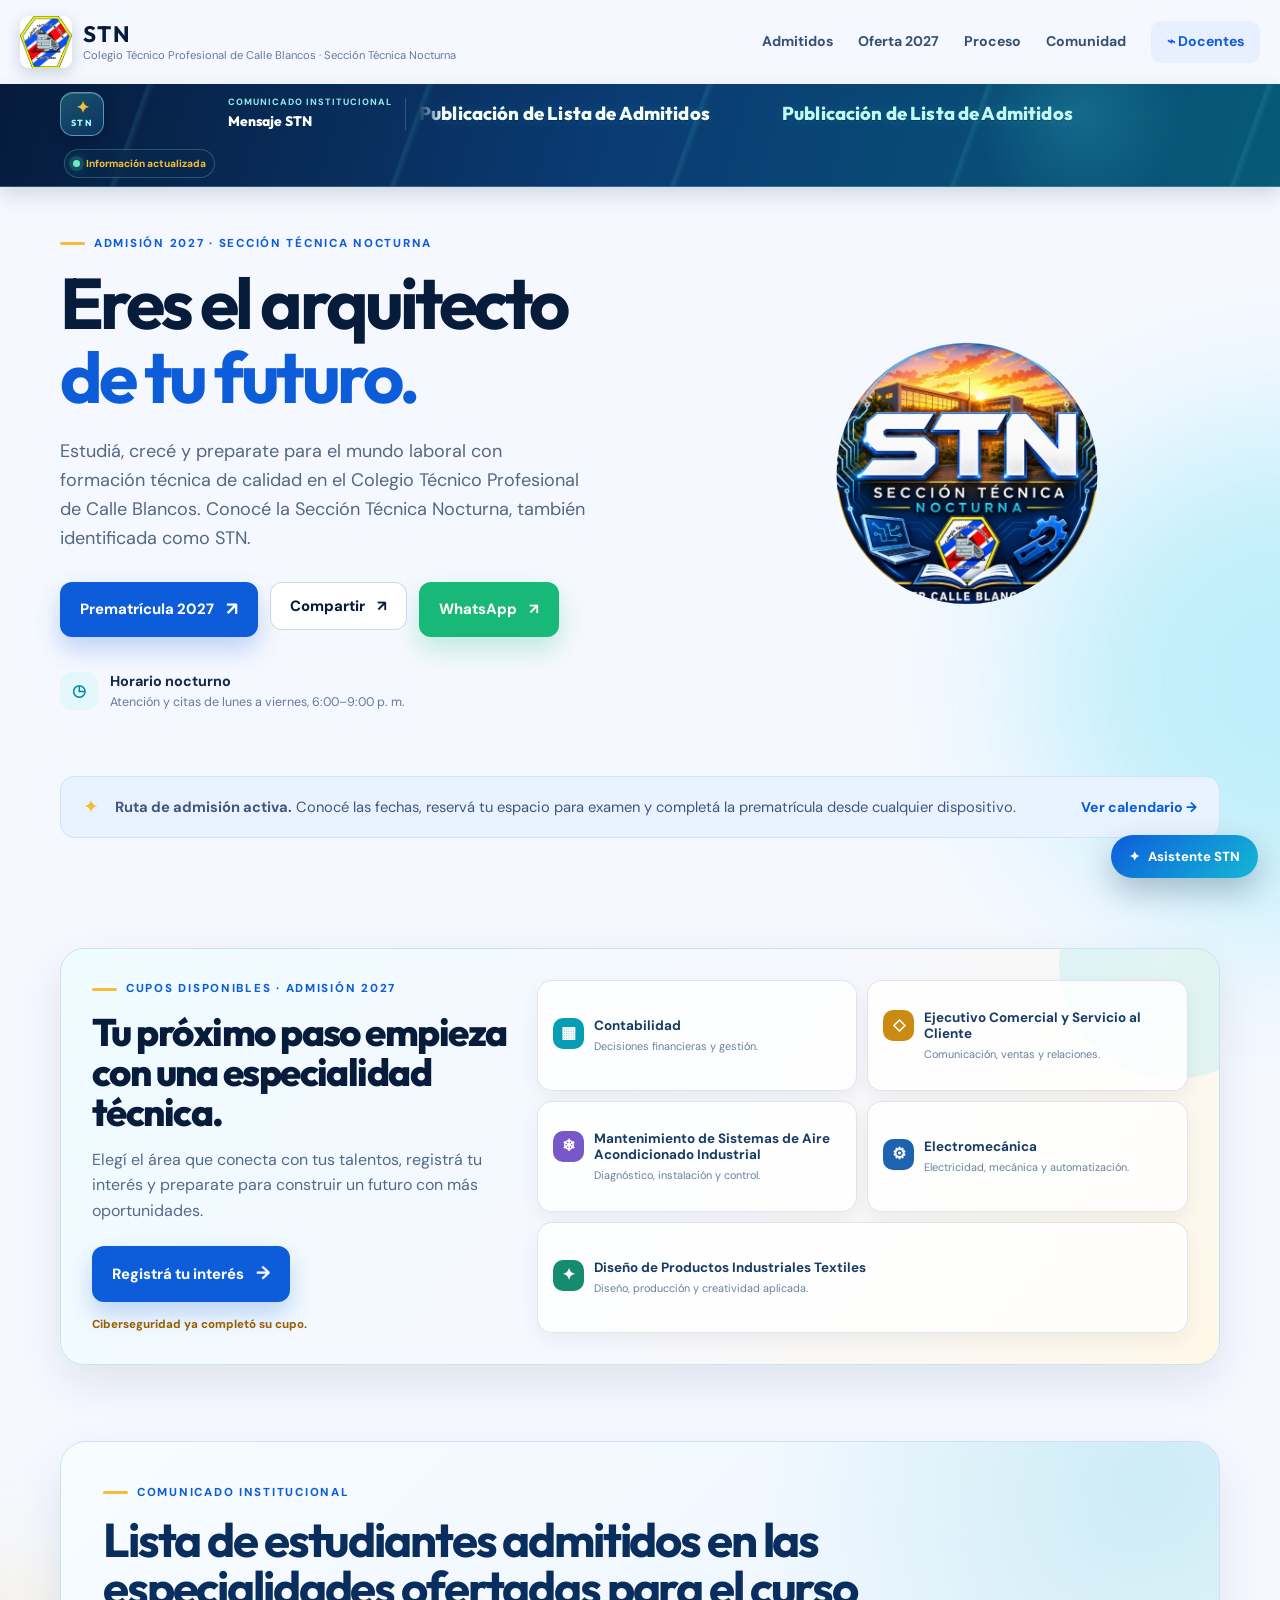
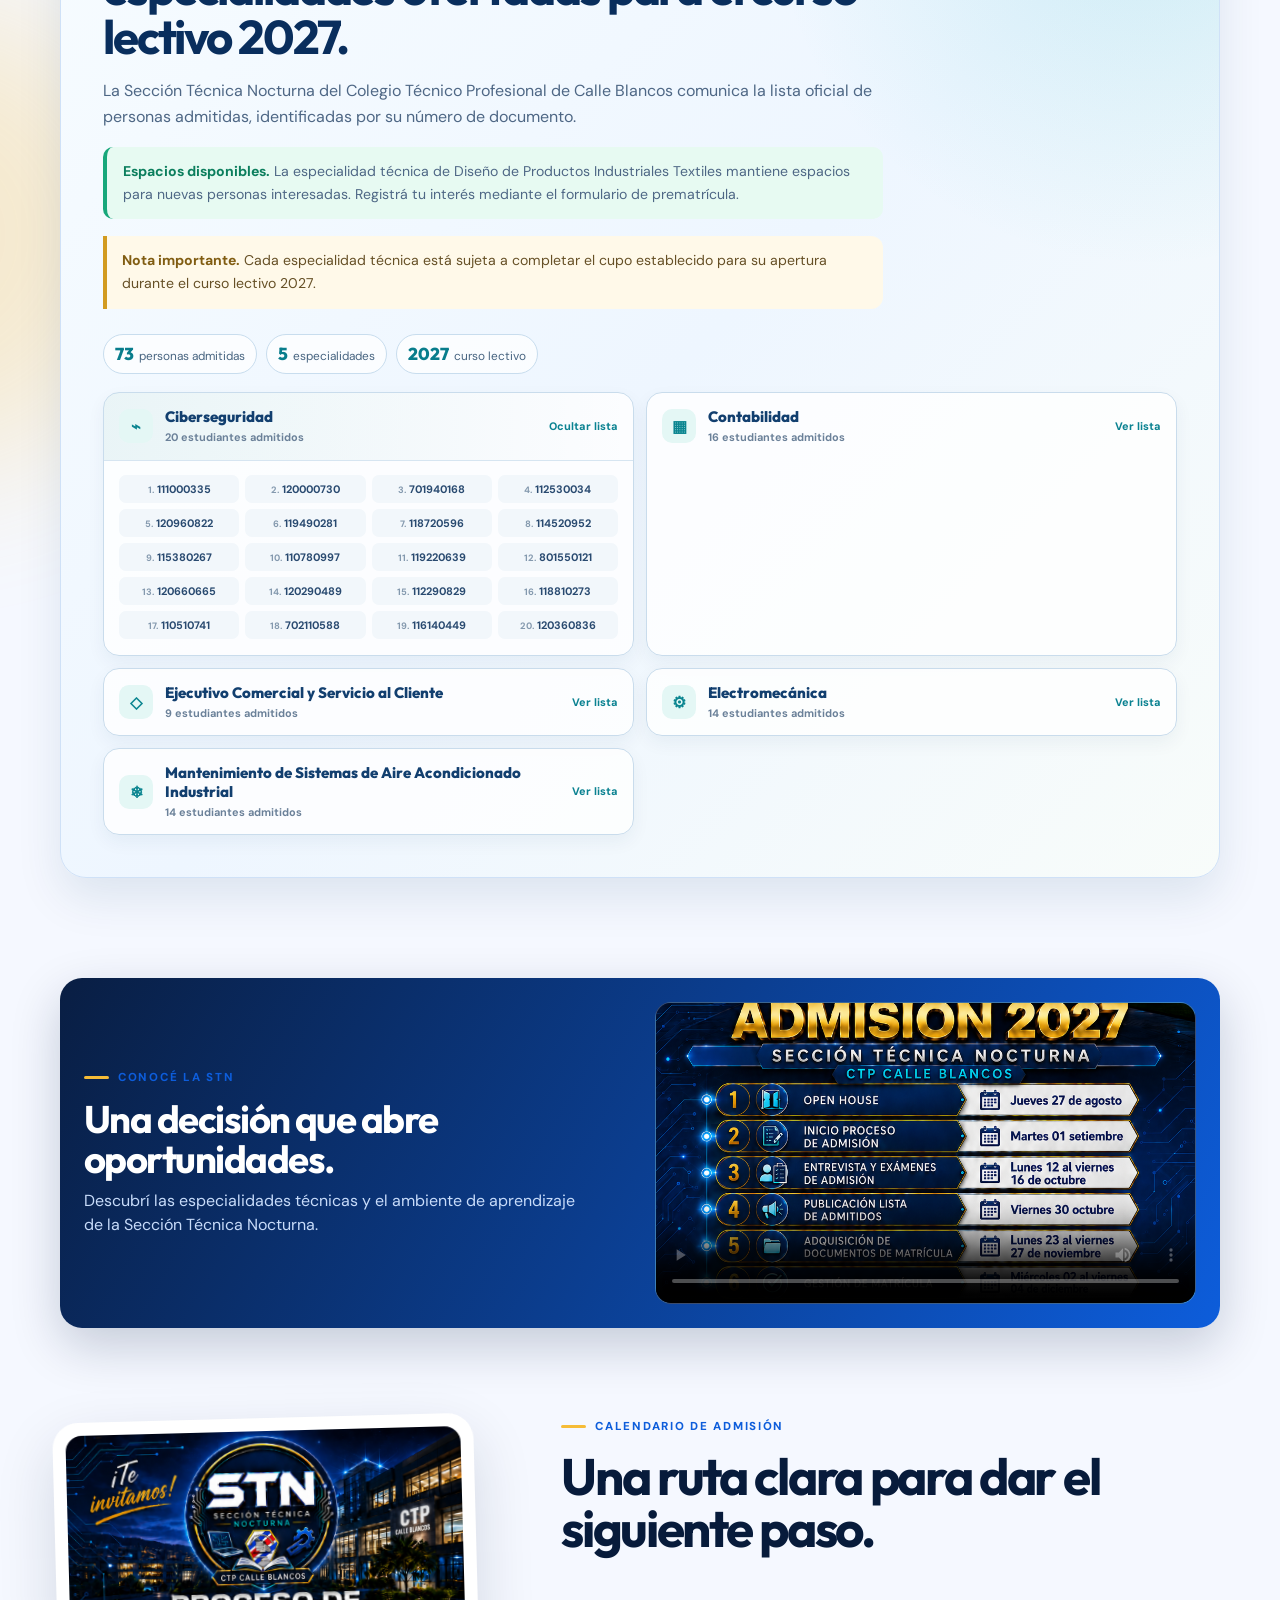
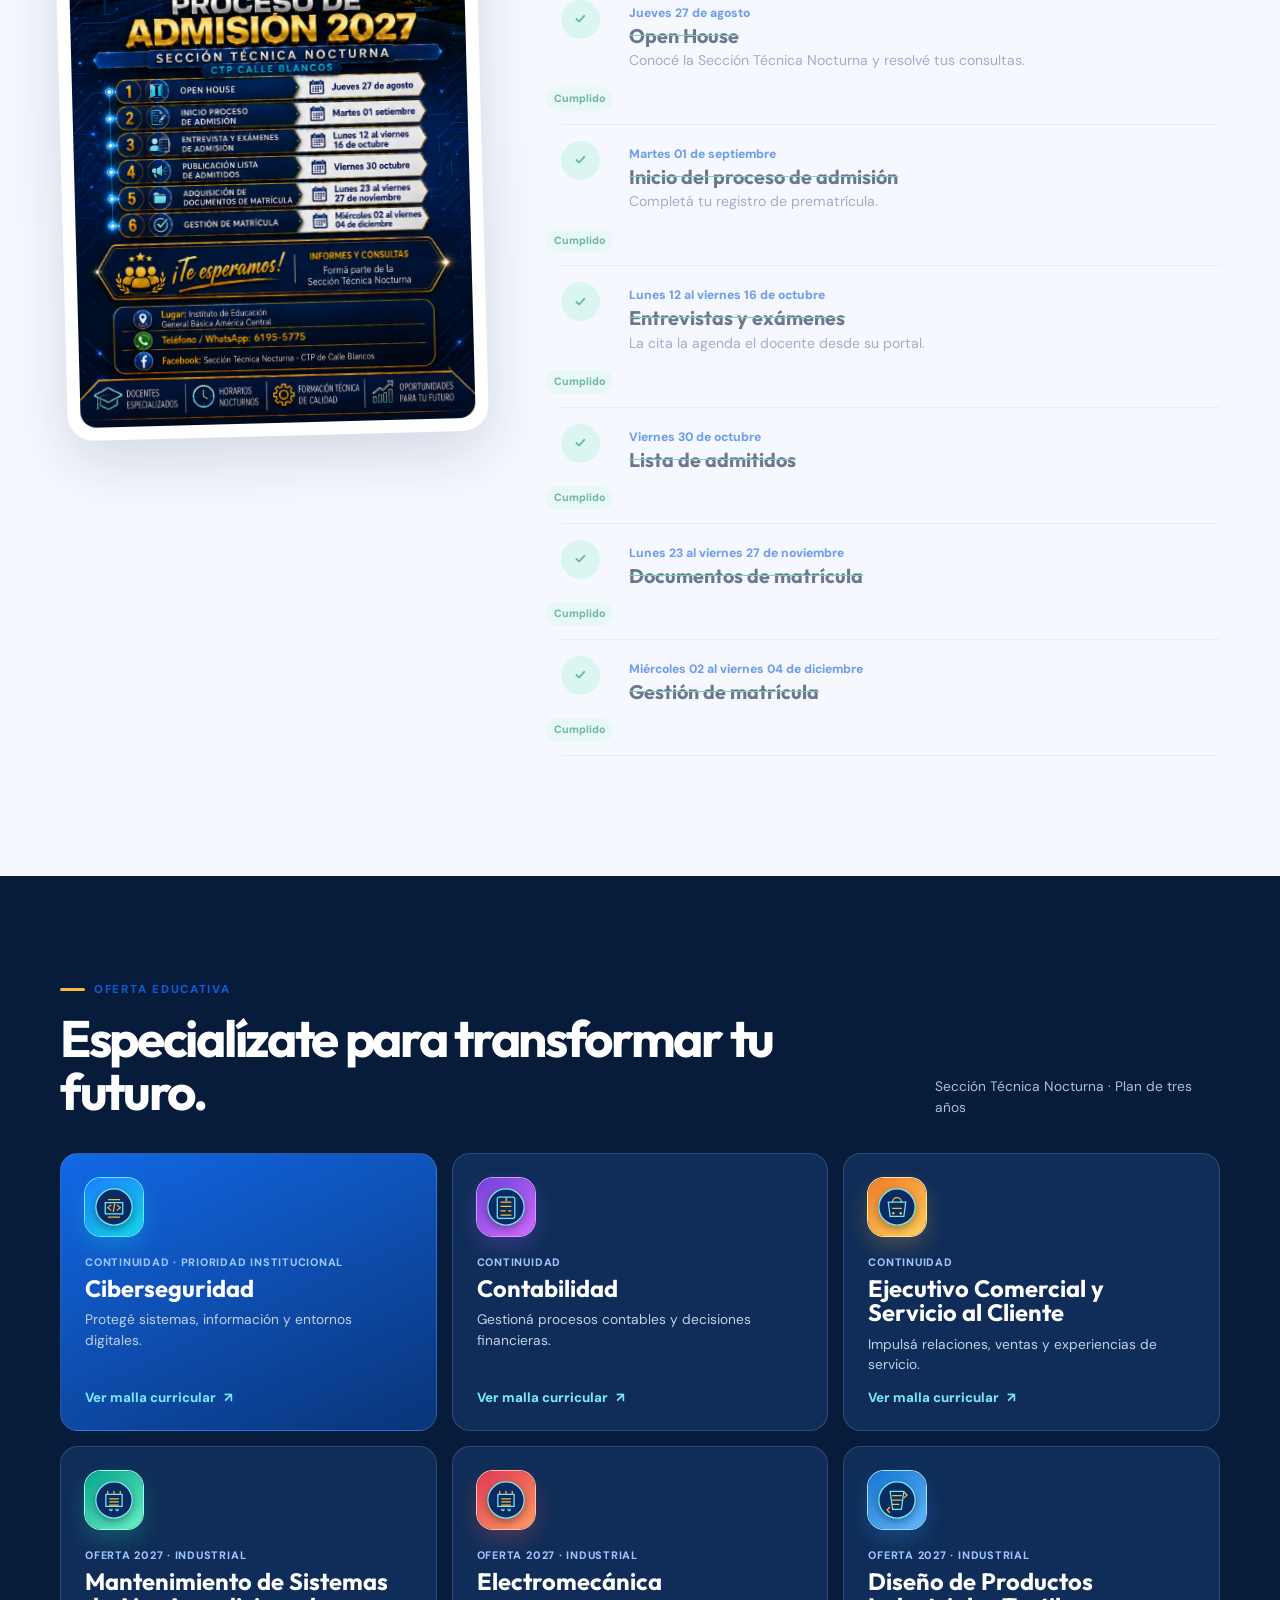
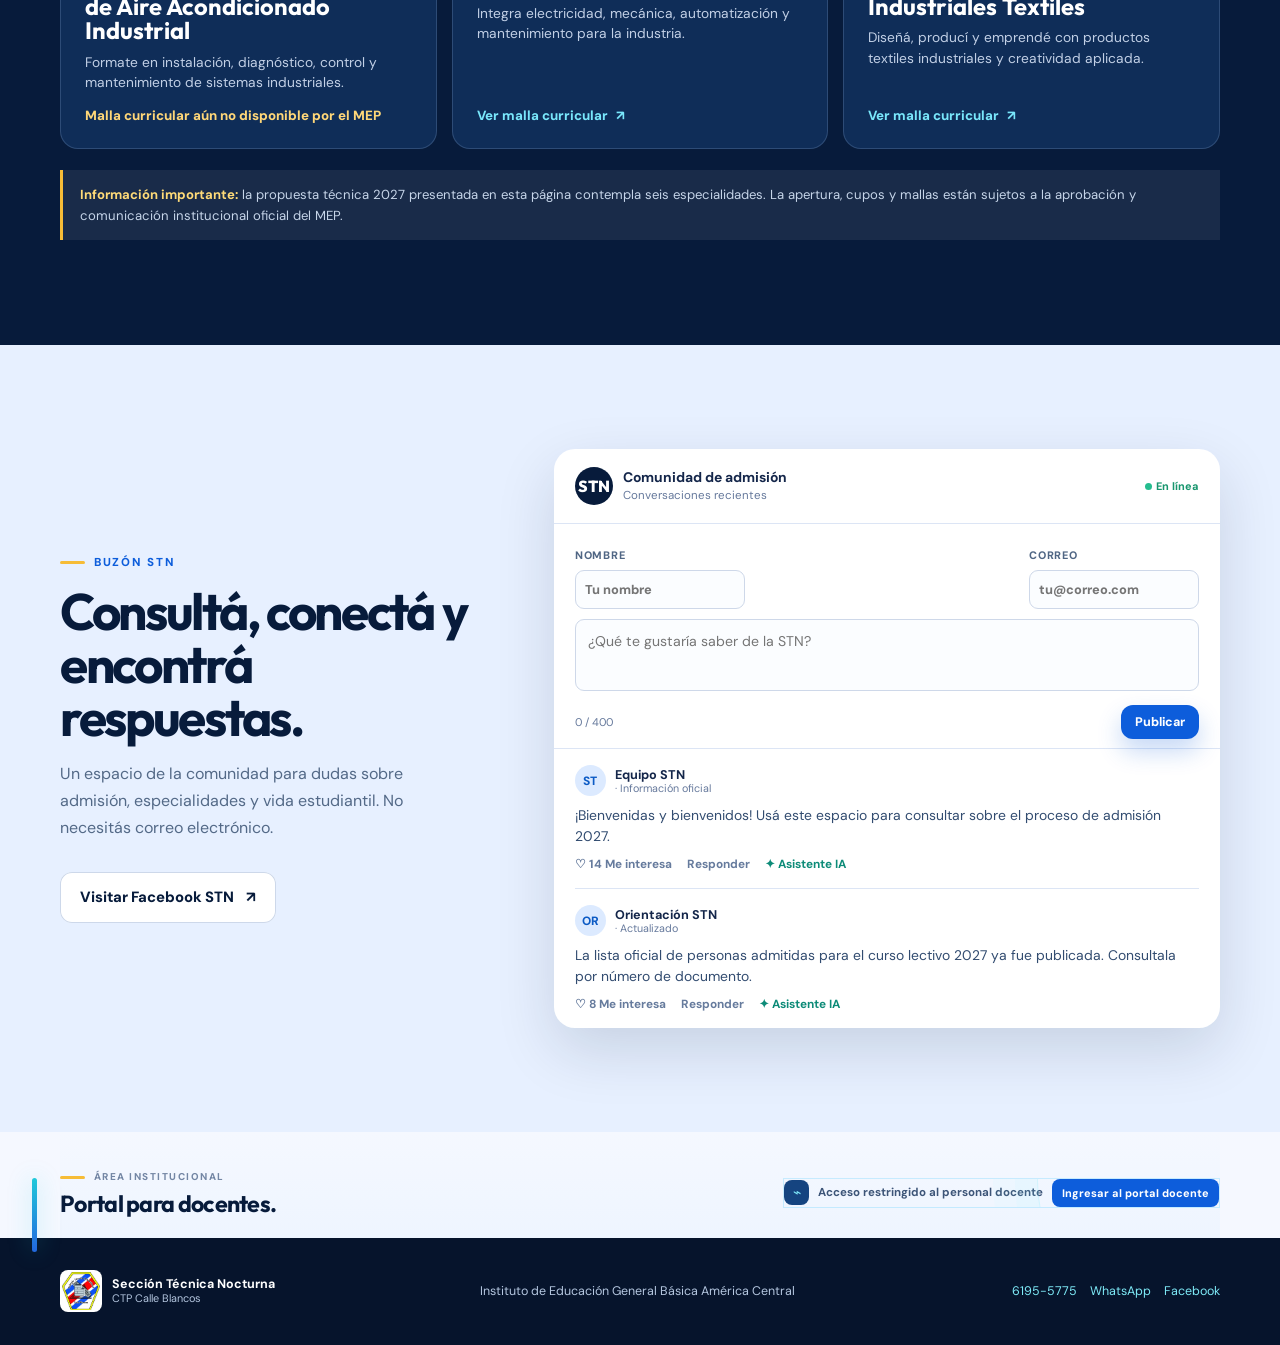
==== commit fe6ee085: "Actualizar diseño sin marco del logo" ====
--- a/index.html
+++ b/index.html
@@ -30,7 +30,7 @@
   <link rel="preconnect" href="https://fonts.googleapis.com">
   <link rel="preconnect" href="https://fonts.gstatic.com" crossorigin>
   <link href="https://fonts.googleapis.com/css2?family=DM+Sans:wght@400;500;600;700&family=Outfit:wght@500;600;700;800&display=swap" rel="stylesheet">
-  <link rel="stylesheet" href="styles.css?v=20261031-logo-sin-recuadro">
+  <link rel="stylesheet" href="styles.css?v=20261031-logo-sin-marco">
   <link rel="stylesheet" href="portal-layout.css?v=20261014-visible-agendar">
 </head>
 <body>
--- a/styles.css
+++ b/styles.css
@@ -1,4 +1,4 @@
-:root{--ink:#071b3b;--ink-2:#0d2e63;--blue:#0d5ddb;--cyan:#18d2ed;--gold:#f6bc37;--paper:#f5f8ff;--text:#14264a;--muted:#66799c;--white:#fff;--line:#dce5f5;--shadow:0 22px 60px rgba(7,27,59,.14)}*{box-sizing:border-box}html{scroll-behavior:smooth}body{margin:0;background:var(--paper);color:var(--text);font-family:"DM Sans",sans-serif;font-size:16px;line-height:1.5;overflow-x:hidden}.ambient{position:absolute;border-radius:999px;filter:blur(80px);z-index:-1;opacity:.24}.ambient-one{width:500px;height:500px;background:#18d2ed;top:430px;right:-260px}.ambient-two{width:470px;height:470px;background:#f6bc37;top:1600px;left:-310px}.section-wrap{width:min(1160px,calc(100% - 44px));margin-inline:auto}.site-header{height:84px;width:min(1240px,calc(100% - 32px));display:flex;align-items:center;justify-content:space-between;margin:auto}.brand{display:flex;align-items:center;gap:11px;text-decoration:none;color:var(--ink)}.brand img{width:52px;height:52px;border-radius:50%;object-fit:cover}.brand span{display:grid;line-height:1}.brand b{font-family:Outfit;font-size:1.4rem;letter-spacing:.08em}.brand small{color:var(--muted);font-size:.7rem;margin-top:5px}.main-nav{display:flex;align-items:center;gap:25px}.main-nav a{font-size:.88rem;font-weight:700;color:#365074;text-decoration:none}.main-nav a:hover{color:var(--blue)}.main-nav .nav-lock{padding:10px 16px;background:#e8f0ff;border-radius:10px;color:var(--blue)}.menu-toggle{display:none;border:0;background:#e8f0ff;color:var(--ink);font-size:1.35rem;border-radius:10px;padding:6px 10px}.hero{min-height:575px;display:grid;grid-template-columns:1.08fr .92fr;align-items:center;gap:60px;padding:48px 0 64px}.eyebrow{display:flex;align-items:center;gap:9px;text-transform:uppercase;color:var(--blue);font-size:.72rem;font-weight:800;letter-spacing:.15em;margin:0 0 14px}.eyebrow span{display:inline-block;width:25px;height:3px;border-radius:5px;background:var(--gold)}h1,h2,h3{font-family:Outfit,sans-serif;line-height:1.03;margin:0;color:var(--ink)}h1{font-size:clamp(3rem,5.6vw,5.35rem);letter-spacing:-.055em;max-width:720px}h1 em{display:block;color:var(--blue);font-style:normal}.hero-text{max-width:525px;font-size:1.13rem;line-height:1.6;color:#546783;margin:23px 0 29px}.hero-actions{display:flex;flex-wrap:wrap;gap:12px}.btn{border:0;border-radius:12px;font-family:inherit;font-weight:800;font-size:.93rem;padding:14px 20px;text-decoration:none;display:inline-flex;align-items:center;justify-content:center;gap:12px;cursor:pointer;transition:.2s}.btn:hover{transform:translateY(-2px)}.btn-primary{background:var(--blue);color:white;box-shadow:0 12px 25px rgba(13,93,219,.24)}.btn-primary span{font-size:1.15rem}.btn-ghost{background:white;color:var(--ink);box-shadow:inset 0 0 0 1px #cdd8ea}.hero-proof{display:flex;align-items:center;gap:12px;margin-top:34px}.proof-icon{width:38px;height:38px;display:grid;place-items:center;border-radius:12px;background:#e4f8fb;color:#0089a5;font-weight:800}.hero-proof b,.hero-proof span{display:block}.hero-proof b{font-size:.9rem}.hero-proof span{font-size:.78rem;color:var(--muted)}.hero-art{min-height:430px;padding:28px;position:relative;display:grid;place-items:center;isolation:isolate;overflow:visible;background:linear-gradient(145deg,#ffffff,#eaf8fc);border:1px solid #d4e9f3;border-radius:30px;box-shadow:0 18px 42px rgba(7,27,59,.10)}.hero-art:after{display:none}.hero-logo{display:block;width:92%;height:92%;max-width:none;max-height:none;object-fit:contain;border-radius:50%;filter:none;z-index:1}.hero-logo-frame{width:min(330px,calc(100vw - 92px));aspect-ratio:1/1;padding:0;display:grid;place-items:center;background:transparent;border:0;border-radius:50%;box-shadow:none;overflow:hidden;position:relative;z-index:1}.orbit{position:absolute;border:1px solid #5fd3ed;border-radius:50%;z-index:-1}.orbit-a{width:390px;height:390px}.orbit-b{width:450px;height:270px;border-color:#f6bc37;transform:rotate(-34deg)}.hero-badge{position:absolute;bottom:7%;right:3%;padding:13px 16px;background:white;border-radius:12px;box-shadow:var(--shadow);display:grid;line-height:1.1;z-index:2}.hero-badge span{color:var(--gold);font-family:Outfit;font-weight:800;font-size:1.1rem}.hero-badge b{font-size:.86rem;margin:4px 0}.hero-badge small{font-size:.7rem;color:var(--muted)}.notice{display:flex;align-items:center;gap:16px;padding:16px 22px;border:1px solid #cfe1ff;background:#e9f3ff;border-radius:14px;margin-bottom:110px}.notice-icon{font-size:1.2rem;color:var(--gold)}.notice p{flex:1;margin:0;font-size:.92rem;color:#3e587d}.notice a{color:var(--blue);font-weight:800;text-decoration:none;font-size:.88rem;white-space:nowrap}.split-feature{display:grid;grid-template-columns:.78fr 1.22fr;gap:80px;align-items:start;margin-bottom:120px}.poster-wrap{position:sticky;top:24px;padding:13px;background:white;border-radius:26px;box-shadow:var(--shadow);transform:rotate(-1.5deg)}.poster-wrap img{display:block;width:100%;border-radius:16px}.timeline-copy h2,.section-heading h2,.agenda-intro h2,.community-copy h2,.teacher-copy h2{font-size:clamp(2.1rem,4vw,3.55rem);letter-spacing:-.045em}.timeline{margin-top:32px;display:grid;gap:3px}.timeline article{display:grid;grid-template-columns:52px 1fr;gap:16px;padding:13px 0;border-bottom:1px solid var(--line)}.timeline i{width:39px;height:39px;display:grid;place-items:center;border-radius:50%;background:#e8f1ff;color:var(--blue);font-style:normal;font-family:Outfit;font-weight:800;font-size:.78rem}.timeline small{font-size:.76rem;font-weight:800;color:var(--blue)}.timeline h3{font-size:1.23rem;margin-top:2px}.timeline p{margin:4px 0 0;color:var(--muted);font-size:.88rem}.offer-section{background:var(--ink);padding:105px 0;color:white}.offer-section h2{color:white}.section-heading{display:flex;justify-content:space-between;align-items:end;gap:30px;margin-bottom:35px}.section-heading>p{font-size:.86rem;color:#aebfda;margin:0}.program-grid{display:grid;grid-template-columns:repeat(3,1fr);gap:15px}.program-card{min-height:262px;border:1px solid rgba(182,214,255,.18);background:rgba(19,53,102,.7);border-radius:18px;padding:24px;display:flex;flex-direction:column;align-items:flex-start;transition:.25s}.program-card:hover{transform:translateY(-5px);background:#173d76}.program-card.featured{background:linear-gradient(155deg,#1268e6,#093478)}.program-icon{width:43px;height:43px;display:grid;place-items:center;background:rgba(255,255,255,.13);border-radius:12px;color:#76eaf9;font-family:Outfit;font-size:1.35rem;font-weight:800}.program-card small{color:#9fc4ff;font-size:.68rem;font-weight:800;letter-spacing:.07em;text-transform:uppercase;margin-top:18px}.program-card h3{color:white;font-size:1.48rem;margin-top:6px}.program-card p{color:#c2d0e6;font-size:.86rem;line-height:1.5;margin:9px 0 14px}.curriculum-trigger{background:none;border:0;color:#79e7fb;font-family:inherit;font-weight:800;padding:0;cursor:pointer;margin-top:auto;text-align:left}.curriculum-trigger span{margin-left:5px}.decision-card{grid-column:span 2;background:linear-gradient(110deg,#10294f,#064561)}.choice-tabs{display:flex;gap:7px;margin:14px 0 0}.choice{background:transparent;border:1px solid #42688c;border-radius:8px;color:#c6daf1;font-family:inherit;font-size:.75rem;font-weight:800;padding:8px 9px;cursor:pointer}.choice.active{background:#e2f9ff;color:#073867;border-color:#e2f9ff}.status-pill{display:inline-flex;margin-top:auto;background:rgba(246,188,55,.15);color:#ffd66d;font-size:.72rem;padding:5px 9px;border-radius:999px;font-weight:800}.transparency{border-left:3px solid var(--gold);padding:14px 17px;background:rgba(255,255,255,.07);color:#c6d5e9;font-size:.82rem;line-height:1.6;margin-top:21px}.transparency b{color:#ffdb78}.curriculum-strip{margin-top:27px;border:1px solid rgba(182,214,255,.18);background:#0c2a52;border-radius:16px;padding:11px 14px;display:flex;align-items:center;justify-content:space-between;gap:16px}.curriculum-strip>div{display:flex;align-items:center;gap:13px}.curriculum-strip img{width:80px;height:52px;object-fit:cover;object-position:left;border-radius:6px}.curriculum-strip p{font-size:.78rem;color:#bbcae0;margin:0}.curriculum-strip p b{color:white}.curriculum-strip .btn{white-space:nowrap}.agenda-section{display:grid;grid-template-columns:.85fr 1.15fr;gap:75px;padding:120px 0}.agenda-intro>p:not(.eyebrow){color:var(--muted);font-size:1rem;line-height:1.65;max-width:400px}.agenda-note{margin-top:28px;padding:13px;background:#e6faf4;border-radius:10px;color:#12684f;font-size:.83rem;font-weight:700}.agenda-note span{display:inline-grid;place-items:center;width:20px;height:20px;background:#26ba8d;color:white;border-radius:50%;margin-right:6px}.booking-panel{border-radius:22px;background:white;padding:27px;box-shadow:var(--shadow)}label{font-size:.76rem;text-transform:uppercase;letter-spacing:.07em;font-weight:800;color:#506684;display:grid;gap:7px}input,select,textarea{font:inherit;border:1px solid #ced8e9;border-radius:9px;background:#fbfdff;padding:11px 12px;color:var(--ink);outline-color:var(--blue)}.booking-top,.booking-person{display:grid;grid-template-columns:1fr 1fr;gap:13px}.booking-panel fieldset{border:0;padding:0;margin:23px 0 19px}.booking-panel legend{font-size:.76rem;text-transform:uppercase;letter-spacing:.07em;font-weight:800;color:#506684;margin-bottom:8px}.slots{display:grid;grid-template-columns:repeat(3,1fr);gap:8px}.slot{border:1px solid #d0dbee;background:white;border-radius:9px;padding:10px 5px;color:#315174;font-family:inherit;font-size:.82rem;font-weight:800;cursor:pointer}.slot:hover,.slot.selected{background:#e7f1ff;border-color:#1771dc;color:#0753ba}.slots-empty{grid-column:1/-1;margin:0;padding:14px;background:#f4f7fc;color:var(--muted);font-size:.83rem;border-radius:8px}.booking-person{margin-bottom:17px}.booking-submit{width:100%}.form-message{min-height:1.2em;text-align:center;margin:11px 0 0;font-size:.83rem;font-weight:700;color:#0c7653}.form-message.error{color:#b51d3b}.community-section{background:#e7f0ff;padding:104px 0}.community-grid{display:grid;grid-template-columns:.78fr 1.22fr;gap:68px;align-items:center}.community-copy>p:not(.eyebrow){color:#536987;line-height:1.7;max-width:370px}.community-copy .btn{margin-top:15px}.social-box{background:white;border-radius:21px;box-shadow:var(--shadow);overflow:hidden}.social-head{display:flex;gap:10px;align-items:center;padding:18px 21px;border-bottom:1px solid var(--line)}.mini-brand{width:38px;height:38px;display:grid;place-items:center;border-radius:50%;background:var(--ink);color:white;font-family:Outfit;font-weight:800}.social-head div:nth-child(2){display:grid;line-height:1.2}.social-head b{font-size:.87rem}.social-head small{font-size:.72rem;color:var(--muted);margin-top:3px}.live-dot{margin-left:auto;color:#18966e;font-size:.68rem;font-weight:800}.live-dot:before{content:"";display:inline-block;width:7px;height:7px;border-radius:50%;background:#25bd8f;margin-right:4px}.post-composer{padding:16px 21px 9px;border-bottom:1px solid var(--line)}.post-composer textarea{width:100%;height:72px;resize:none;font-size:.88rem}.post-composer div{display:flex;justify-content:space-between;align-items:center;margin-top:7px}.character-count{font-size:.7rem;color:var(--muted)}.post-composer .btn{font-size:.78rem;padding:9px 14px}.feed{max-height:430px;overflow:auto;padding:0 21px}.post{padding:16px 0;border-bottom:1px solid var(--line)}.post:last-child{border:0}.post-meta{display:flex;align-items:center;gap:9px}.avatar{width:31px;height:31px;display:grid;place-items:center;border-radius:50%;background:#dceaff;color:#0c5bc5;font-size:.75rem;font-weight:800}.post-meta div{display:grid;line-height:1.2}.post-meta b{font-size:.79rem}.post-meta small{font-size:.67rem;color:var(--muted)}.post-body{font-size:.87rem;color:#324c70;margin:9px 0}.post-actions{display:flex;gap:15px}.post-actions button{border:0;background:none;padding:0;color:#667b9d;font-family:inherit;font-size:.74rem;font-weight:700;cursor:pointer}.post-actions button.liked{color:#0d5ddb}.teacher-section{padding:120px 0 50px;display:grid;grid-template-columns:.77fr 1.23fr;gap:70px}.teacher-copy>p:not(.eyebrow){color:var(--muted);line-height:1.7;max-width:380px}.teams-link{display:inline-block;text-decoration:none;color:#3c47a6;font-weight:800;margin-top:18px}.teacher-access{border-radius:21px;background:var(--ink);padding:29px;color:white;box-shadow:var(--shadow)}#teacher-login{max-width:360px;margin:auto;text-align:center}.lock-mark{display:grid;place-items:center;width:47px;height:47px;margin:0 auto 12px;border-radius:14px;background:#154480;color:#80eafa;font-size:1.5rem}.teacher-access h3{color:white;font-size:1.6rem}.teacher-access p{color:#a6bddb;font-size:.85rem}.teacher-access label{text-align:left;color:#b7c8e2;margin:20px 0 16px}.teacher-access input{background:#0b2955;border-color:#315685;color:white}.teacher-access .btn{width:100%}.hidden{display:none}.dashboard-head{display:flex;justify-content:space-between;align-items:center;margin-bottom:19px}.dashboard-head div{display:grid;grid-template-columns:auto 1fr;column-gap:8px;line-height:1.2}.dashboard-head b{font-size:.92rem}.dashboard-head small{grid-column:2;color:#a4bad7;font-size:.7rem}.online-indicator{width:8px;height:8px;border-radius:50%;background:#21c494;margin-top:4px}.text-button{border:0;background:transparent;color:#81e5f6;font-family:inherit;font-weight:700;cursor:pointer}.dashboard-stats{display:grid;grid-template-columns:repeat(3,1fr);gap:9px}.dashboard-stats div{padding:14px;background:#0d315f;border-radius:10px;display:grid}.dashboard-stats b{font-family:Outfit;font-size:1.6rem;color:#83eaf5}.dashboard-stats span{font-size:.66rem;color:#b6c9e1}.dashboard-actions{display:flex;gap:10px;margin:17px 0}.dashboard-actions button,.upload-label{flex:1;border:1px solid #3c6090;background:#17437c;color:white;border-radius:8px;padding:10px;text-align:center;font-family:inherit;font-size:.77rem;font-weight:800;cursor:pointer}.upload-label{background:#0b315f;border-color:#48749f}.student-table-wrap{border:1px solid #31517b;border-radius:10px;overflow:auto}table{border-collapse:collapse;width:100%;font-size:.75rem}th,td{text-align:left;padding:10px;border-bottom:1px solid #31517b}th{color:#9fd8fa;font-size:.66rem;text-transform:uppercase;letter-spacing:.07em}td{color:#d3e0f2}.empty-row td{text-align:center;color:#a4bad7}.documents-list{margin-top:12px;font-size:.75rem;color:#bdd0e8}.documents-list p{margin:0}.document-item{display:flex;justify-content:space-between;padding:7px 0;border-bottom:1px solid #31517b}.security-note{grid-column:2;margin:0;color:#866116;font-size:.76rem;line-height:1.5;background:#fff4d9;border-left:3px solid var(--gold);padding:11px 13px}footer{background:#06142c;color:#b4c6df;padding:32px max(22px,calc((100% - 1160px)/2));display:flex;align-items:center;justify-content:space-between;gap:18px;font-size:.78rem}footer a{color:#7eeaf7;text-decoration:none;margin-left:13px}.footer-brand{display:flex;align-items:center;gap:10px}.footer-brand img{width:42px;height:42px;border-radius:50%;object-fit:cover}.footer-brand div{display:grid;line-height:1.2}.footer-brand b{color:white}.footer-brand span{font-size:.68rem}dialog{width:min(860px,calc(100% - 32px));border:0;padding:18px;border-radius:18px;background:white;box-shadow:0 30px 90px rgba(0,0,0,.38)}dialog::backdrop{background:rgba(3,16,40,.8);backdrop-filter:blur(4px)}dialog img{width:100%;max-height:75vh;object-fit:contain}dialog p{color:var(--muted);font-size:.8rem;margin:9px 0 0}.dialog-close{position:absolute;top:7px;right:8px;border:0;border-radius:50%;background:var(--ink);color:white;font-size:1.5rem;width:33px;height:33px;cursor:pointer}
+:root{--ink:#071b3b;--ink-2:#0d2e63;--blue:#0d5ddb;--cyan:#18d2ed;--gold:#f6bc37;--paper:#f5f8ff;--text:#14264a;--muted:#66799c;--white:#fff;--line:#dce5f5;--shadow:0 22px 60px rgba(7,27,59,.14)}*{box-sizing:border-box}html{scroll-behavior:smooth}body{margin:0;background:var(--paper);color:var(--text);font-family:"DM Sans",sans-serif;font-size:16px;line-height:1.5;overflow-x:hidden}.ambient{position:absolute;border-radius:999px;filter:blur(80px);z-index:-1;opacity:.24}.ambient-one{width:500px;height:500px;background:#18d2ed;top:430px;right:-260px}.ambient-two{width:470px;height:470px;background:#f6bc37;top:1600px;left:-310px}.section-wrap{width:min(1160px,calc(100% - 44px));margin-inline:auto}.site-header{height:84px;width:min(1240px,calc(100% - 32px));display:flex;align-items:center;justify-content:space-between;margin:auto}.brand{display:flex;align-items:center;gap:11px;text-decoration:none;color:var(--ink)}.brand img{width:52px;height:52px;border-radius:50%;object-fit:cover}.brand span{display:grid;line-height:1}.brand b{font-family:Outfit;font-size:1.4rem;letter-spacing:.08em}.brand small{color:var(--muted);font-size:.7rem;margin-top:5px}.main-nav{display:flex;align-items:center;gap:25px}.main-nav a{font-size:.88rem;font-weight:700;color:#365074;text-decoration:none}.main-nav a:hover{color:var(--blue)}.main-nav .nav-lock{padding:10px 16px;background:#e8f0ff;border-radius:10px;color:var(--blue)}.menu-toggle{display:none;border:0;background:#e8f0ff;color:var(--ink);font-size:1.35rem;border-radius:10px;padding:6px 10px}.hero{min-height:575px;display:grid;grid-template-columns:1.08fr .92fr;align-items:center;gap:60px;padding:48px 0 64px}.eyebrow{display:flex;align-items:center;gap:9px;text-transform:uppercase;color:var(--blue);font-size:.72rem;font-weight:800;letter-spacing:.15em;margin:0 0 14px}.eyebrow span{display:inline-block;width:25px;height:3px;border-radius:5px;background:var(--gold)}h1,h2,h3{font-family:Outfit,sans-serif;line-height:1.03;margin:0;color:var(--ink)}h1{font-size:clamp(3rem,5.6vw,5.35rem);letter-spacing:-.055em;max-width:720px}h1 em{display:block;color:var(--blue);font-style:normal}.hero-text{max-width:525px;font-size:1.13rem;line-height:1.6;color:#546783;margin:23px 0 29px}.hero-actions{display:flex;flex-wrap:wrap;gap:12px}.btn{border:0;border-radius:12px;font-family:inherit;font-weight:800;font-size:.93rem;padding:14px 20px;text-decoration:none;display:inline-flex;align-items:center;justify-content:center;gap:12px;cursor:pointer;transition:.2s}.btn:hover{transform:translateY(-2px)}.btn-primary{background:var(--blue);color:white;box-shadow:0 12px 25px rgba(13,93,219,.24)}.btn-primary span{font-size:1.15rem}.btn-ghost{background:white;color:var(--ink);box-shadow:inset 0 0 0 1px #cdd8ea}.hero-proof{display:flex;align-items:center;gap:12px;margin-top:34px}.proof-icon{width:38px;height:38px;display:grid;place-items:center;border-radius:12px;background:#e4f8fb;color:#0089a5;font-weight:800}.hero-proof b,.hero-proof span{display:block}.hero-proof b{font-size:.9rem}.hero-proof span{font-size:.78rem;color:var(--muted)}.hero-art{min-height:430px;padding:28px;position:relative;display:grid;place-items:center;isolation:isolate;overflow:visible;background:transparent;border:0;border-radius:0;box-shadow:none}.hero-art:after{display:none}.hero-logo{display:block;width:92%;height:92%;max-width:none;max-height:none;object-fit:contain;border-radius:50%;filter:none;z-index:1}.hero-logo-frame{width:min(330px,calc(100vw - 92px));aspect-ratio:1/1;padding:0;display:grid;place-items:center;background:transparent;border:0;border-radius:50%;box-shadow:none;overflow:hidden;position:relative;z-index:1}.orbit{position:absolute;border:1px solid #5fd3ed;border-radius:50%;z-index:-1}.orbit-a{width:390px;height:390px}.orbit-b{width:450px;height:270px;border-color:#f6bc37;transform:rotate(-34deg)}.hero-badge{position:absolute;bottom:7%;right:3%;padding:13px 16px;background:white;border-radius:12px;box-shadow:var(--shadow);display:grid;line-height:1.1;z-index:2}.hero-badge span{color:var(--gold);font-family:Outfit;font-weight:800;font-size:1.1rem}.hero-badge b{font-size:.86rem;margin:4px 0}.hero-badge small{font-size:.7rem;color:var(--muted)}.notice{display:flex;align-items:center;gap:16px;padding:16px 22px;border:1px solid #cfe1ff;background:#e9f3ff;border-radius:14px;margin-bottom:110px}.notice-icon{font-size:1.2rem;color:var(--gold)}.notice p{flex:1;margin:0;font-size:.92rem;color:#3e587d}.notice a{color:var(--blue);font-weight:800;text-decoration:none;font-size:.88rem;white-space:nowrap}.split-feature{display:grid;grid-template-columns:.78fr 1.22fr;gap:80px;align-items:start;margin-bottom:120px}.poster-wrap{position:sticky;top:24px;padding:13px;background:white;border-radius:26px;box-shadow:var(--shadow);transform:rotate(-1.5deg)}.poster-wrap img{display:block;width:100%;border-radius:16px}.timeline-copy h2,.section-heading h2,.agenda-intro h2,.community-copy h2,.teacher-copy h2{font-size:clamp(2.1rem,4vw,3.55rem);letter-spacing:-.045em}.timeline{margin-top:32px;display:grid;gap:3px}.timeline article{display:grid;grid-template-columns:52px 1fr;gap:16px;padding:13px 0;border-bottom:1px solid var(--line)}.timeline i{width:39px;height:39px;display:grid;place-items:center;border-radius:50%;background:#e8f1ff;color:var(--blue);font-style:normal;font-family:Outfit;font-weight:800;font-size:.78rem}.timeline small{font-size:.76rem;font-weight:800;color:var(--blue)}.timeline h3{font-size:1.23rem;margin-top:2px}.timeline p{margin:4px 0 0;color:var(--muted);font-size:.88rem}.offer-section{background:var(--ink);padding:105px 0;color:white}.offer-section h2{color:white}.section-heading{display:flex;justify-content:space-between;align-items:end;gap:30px;margin-bottom:35px}.section-heading>p{font-size:.86rem;color:#aebfda;margin:0}.program-grid{display:grid;grid-template-columns:repeat(3,1fr);gap:15px}.program-card{min-height:262px;border:1px solid rgba(182,214,255,.18);background:rgba(19,53,102,.7);border-radius:18px;padding:24px;display:flex;flex-direction:column;align-items:flex-start;transition:.25s}.program-card:hover{transform:translateY(-5px);background:#173d76}.program-card.featured{background:linear-gradient(155deg,#1268e6,#093478)}.program-icon{width:43px;height:43px;display:grid;place-items:center;background:rgba(255,255,255,.13);border-radius:12px;color:#76eaf9;font-family:Outfit;font-size:1.35rem;font-weight:800}.program-card small{color:#9fc4ff;font-size:.68rem;font-weight:800;letter-spacing:.07em;text-transform:uppercase;margin-top:18px}.program-card h3{color:white;font-size:1.48rem;margin-top:6px}.program-card p{color:#c2d0e6;font-size:.86rem;line-height:1.5;margin:9px 0 14px}.curriculum-trigger{background:none;border:0;color:#79e7fb;font-family:inherit;font-weight:800;padding:0;cursor:pointer;margin-top:auto;text-align:left}.curriculum-trigger span{margin-left:5px}.decision-card{grid-column:span 2;background:linear-gradient(110deg,#10294f,#064561)}.choice-tabs{display:flex;gap:7px;margin:14px 0 0}.choice{background:transparent;border:1px solid #42688c;border-radius:8px;color:#c6daf1;font-family:inherit;font-size:.75rem;font-weight:800;padding:8px 9px;cursor:pointer}.choice.active{background:#e2f9ff;color:#073867;border-color:#e2f9ff}.status-pill{display:inline-flex;margin-top:auto;background:rgba(246,188,55,.15);color:#ffd66d;font-size:.72rem;padding:5px 9px;border-radius:999px;font-weight:800}.transparency{border-left:3px solid var(--gold);padding:14px 17px;background:rgba(255,255,255,.07);color:#c6d5e9;font-size:.82rem;line-height:1.6;margin-top:21px}.transparency b{color:#ffdb78}.curriculum-strip{margin-top:27px;border:1px solid rgba(182,214,255,.18);background:#0c2a52;border-radius:16px;padding:11px 14px;display:flex;align-items:center;justify-content:space-between;gap:16px}.curriculum-strip>div{display:flex;align-items:center;gap:13px}.curriculum-strip img{width:80px;height:52px;object-fit:cover;object-position:left;border-radius:6px}.curriculum-strip p{font-size:.78rem;color:#bbcae0;margin:0}.curriculum-strip p b{color:white}.curriculum-strip .btn{white-space:nowrap}.agenda-section{display:grid;grid-template-columns:.85fr 1.15fr;gap:75px;padding:120px 0}.agenda-intro>p:not(.eyebrow){color:var(--muted);font-size:1rem;line-height:1.65;max-width:400px}.agenda-note{margin-top:28px;padding:13px;background:#e6faf4;border-radius:10px;color:#12684f;font-size:.83rem;font-weight:700}.agenda-note span{display:inline-grid;place-items:center;width:20px;height:20px;background:#26ba8d;color:white;border-radius:50%;margin-right:6px}.booking-panel{border-radius:22px;background:white;padding:27px;box-shadow:var(--shadow)}label{font-size:.76rem;text-transform:uppercase;letter-spacing:.07em;font-weight:800;color:#506684;display:grid;gap:7px}input,select,textarea{font:inherit;border:1px solid #ced8e9;border-radius:9px;background:#fbfdff;padding:11px 12px;color:var(--ink);outline-color:var(--blue)}.booking-top,.booking-person{display:grid;grid-template-columns:1fr 1fr;gap:13px}.booking-panel fieldset{border:0;padding:0;margin:23px 0 19px}.booking-panel legend{font-size:.76rem;text-transform:uppercase;letter-spacing:.07em;font-weight:800;color:#506684;margin-bottom:8px}.slots{display:grid;grid-template-columns:repeat(3,1fr);gap:8px}.slot{border:1px solid #d0dbee;background:white;border-radius:9px;padding:10px 5px;color:#315174;font-family:inherit;font-size:.82rem;font-weight:800;cursor:pointer}.slot:hover,.slot.selected{background:#e7f1ff;border-color:#1771dc;color:#0753ba}.slots-empty{grid-column:1/-1;margin:0;padding:14px;background:#f4f7fc;color:var(--muted);font-size:.83rem;border-radius:8px}.booking-person{margin-bottom:17px}.booking-submit{width:100%}.form-message{min-height:1.2em;text-align:center;margin:11px 0 0;font-size:.83rem;font-weight:700;color:#0c7653}.form-message.error{color:#b51d3b}.community-section{background:#e7f0ff;padding:104px 0}.community-grid{display:grid;grid-template-columns:.78fr 1.22fr;gap:68px;align-items:center}.community-copy>p:not(.eyebrow){color:#536987;line-height:1.7;max-width:370px}.community-copy .btn{margin-top:15px}.social-box{background:white;border-radius:21px;box-shadow:var(--shadow);overflow:hidden}.social-head{display:flex;gap:10px;align-items:center;padding:18px 21px;border-bottom:1px solid var(--line)}.mini-brand{width:38px;height:38px;display:grid;place-items:center;border-radius:50%;background:var(--ink);color:white;font-family:Outfit;font-weight:800}.social-head div:nth-child(2){display:grid;line-height:1.2}.social-head b{font-size:.87rem}.social-head small{font-size:.72rem;color:var(--muted);margin-top:3px}.live-dot{margin-left:auto;color:#18966e;font-size:.68rem;font-weight:800}.live-dot:before{content:"";display:inline-block;width:7px;height:7px;border-radius:50%;background:#25bd8f;margin-right:4px}.post-composer{padding:16px 21px 9px;border-bottom:1px solid var(--line)}.post-composer textarea{width:100%;height:72px;resize:none;font-size:.88rem}.post-composer div{display:flex;justify-content:space-between;align-items:center;margin-top:7px}.character-count{font-size:.7rem;color:var(--muted)}.post-composer .btn{font-size:.78rem;padding:9px 14px}.feed{max-height:430px;overflow:auto;padding:0 21px}.post{padding:16px 0;border-bottom:1px solid var(--line)}.post:last-child{border:0}.post-meta{display:flex;align-items:center;gap:9px}.avatar{width:31px;height:31px;display:grid;place-items:center;border-radius:50%;background:#dceaff;color:#0c5bc5;font-size:.75rem;font-weight:800}.post-meta div{display:grid;line-height:1.2}.post-meta b{font-size:.79rem}.post-meta small{font-size:.67rem;color:var(--muted)}.post-body{font-size:.87rem;color:#324c70;margin:9px 0}.post-actions{display:flex;gap:15px}.post-actions button{border:0;background:none;padding:0;color:#667b9d;font-family:inherit;font-size:.74rem;font-weight:700;cursor:pointer}.post-actions button.liked{color:#0d5ddb}.teacher-section{padding:120px 0 50px;display:grid;grid-template-columns:.77fr 1.23fr;gap:70px}.teacher-copy>p:not(.eyebrow){color:var(--muted);line-height:1.7;max-width:380px}.teams-link{display:inline-block;text-decoration:none;color:#3c47a6;font-weight:800;margin-top:18px}.teacher-access{border-radius:21px;background:var(--ink);padding:29px;color:white;box-shadow:var(--shadow)}#teacher-login{max-width:360px;margin:auto;text-align:center}.lock-mark{display:grid;place-items:center;width:47px;height:47px;margin:0 auto 12px;border-radius:14px;background:#154480;color:#80eafa;font-size:1.5rem}.teacher-access h3{color:white;font-size:1.6rem}.teacher-access p{color:#a6bddb;font-size:.85rem}.teacher-access label{text-align:left;color:#b7c8e2;margin:20px 0 16px}.teacher-access input{background:#0b2955;border-color:#315685;color:white}.teacher-access .btn{width:100%}.hidden{display:none}.dashboard-head{display:flex;justify-content:space-between;align-items:center;margin-bottom:19px}.dashboard-head div{display:grid;grid-template-columns:auto 1fr;column-gap:8px;line-height:1.2}.dashboard-head b{font-size:.92rem}.dashboard-head small{grid-column:2;color:#a4bad7;font-size:.7rem}.online-indicator{width:8px;height:8px;border-radius:50%;background:#21c494;margin-top:4px}.text-button{border:0;background:transparent;color:#81e5f6;font-family:inherit;font-weight:700;cursor:pointer}.dashboard-stats{display:grid;grid-template-columns:repeat(3,1fr);gap:9px}.dashboard-stats div{padding:14px;background:#0d315f;border-radius:10px;display:grid}.dashboard-stats b{font-family:Outfit;font-size:1.6rem;color:#83eaf5}.dashboard-stats span{font-size:.66rem;color:#b6c9e1}.dashboard-actions{display:flex;gap:10px;margin:17px 0}.dashboard-actions button,.upload-label{flex:1;border:1px solid #3c6090;background:#17437c;color:white;border-radius:8px;padding:10px;text-align:center;font-family:inherit;font-size:.77rem;font-weight:800;cursor:pointer}.upload-label{background:#0b315f;border-color:#48749f}.student-table-wrap{border:1px solid #31517b;border-radius:10px;overflow:auto}table{border-collapse:collapse;width:100%;font-size:.75rem}th,td{text-align:left;padding:10px;border-bottom:1px solid #31517b}th{color:#9fd8fa;font-size:.66rem;text-transform:uppercase;letter-spacing:.07em}td{color:#d3e0f2}.empty-row td{text-align:center;color:#a4bad7}.documents-list{margin-top:12px;font-size:.75rem;color:#bdd0e8}.documents-list p{margin:0}.document-item{display:flex;justify-content:space-between;padding:7px 0;border-bottom:1px solid #31517b}.security-note{grid-column:2;margin:0;color:#866116;font-size:.76rem;line-height:1.5;background:#fff4d9;border-left:3px solid var(--gold);padding:11px 13px}footer{background:#06142c;color:#b4c6df;padding:32px max(22px,calc((100% - 1160px)/2));display:flex;align-items:center;justify-content:space-between;gap:18px;font-size:.78rem}footer a{color:#7eeaf7;text-decoration:none;margin-left:13px}.footer-brand{display:flex;align-items:center;gap:10px}.footer-brand img{width:42px;height:42px;border-radius:50%;object-fit:cover}.footer-brand div{display:grid;line-height:1.2}.footer-brand b{color:white}.footer-brand span{font-size:.68rem}dialog{width:min(860px,calc(100% - 32px));border:0;padding:18px;border-radius:18px;background:white;box-shadow:0 30px 90px rgba(0,0,0,.38)}dialog::backdrop{background:rgba(3,16,40,.8);backdrop-filter:blur(4px)}dialog img{width:100%;max-height:75vh;object-fit:contain}dialog p{color:var(--muted);font-size:.8rem;margin:9px 0 0}.dialog-close{position:absolute;top:7px;right:8px;border:0;border-radius:50%;background:var(--ink);color:white;font-size:1.5rem;width:33px;height:33px;cursor:pointer}
 @media(max-width:850px){.site-header{height:74px}.menu-toggle{display:block}.main-nav{display:none;position:absolute;z-index:10;top:70px;right:16px;width:220px;padding:15px;background:white;border-radius:13px;box-shadow:var(--shadow);align-items:stretch;gap:3px}.main-nav.open{display:flex;flex-direction:column}.main-nav a{padding:9px}.hero{grid-template-columns:1fr;padding-top:40px;gap:20px}.hero-art{min-height:300px;padding:10px 0;order:-1;overflow:visible}.hero-art:after{display:none}.hero-logo-frame{width:min(240px,70vw);padding:8px}.hero-logo{width:100%;height:100%;max-height:none}.orbit-a{width:290px;height:290px}.orbit-b{width:330px;height:190px}.hero-badge{right:8%;bottom:2%}.notice{margin-bottom:73px}.split-feature,.agenda-section,.community-grid,.teacher-section{grid-template-columns:1fr;gap:40px}.poster-wrap{position:static;width:min(390px,85%);margin:auto}.section-heading{align-items:start;flex-direction:column}.program-grid{grid-template-columns:1fr 1fr}.decision-card{grid-column:span 2}.agenda-section{padding:80px 0}.community-section{padding:75px 0}.teacher-section{padding:80px 0 35px}.security-note{grid-column:auto}.teacher-copy{max-width:540px}footer{flex-wrap:wrap;justify-content:flex-start}}
 @media(max-width:540px){.section-wrap{width:min(100% - 28px,1160px)}.hero{min-height:auto;padding-bottom:52px}.hero-art{min-height:260px;padding:8px 0;overflow:visible}.hero-art:after{display:none}.hero-logo{width:min(220px,66vw);height:auto;max-height:none}.orbit-a{width:240px;height:240px}.orbit-b{width:290px;height:160px}.hero-badge{transform:scale(.84);transform-origin:bottom right}.notice{align-items:flex-start;flex-wrap:wrap;padding:15px}.notice p{flex-basis:80%}.notice a{margin-left:37px}.split-feature{margin-bottom:75px}.offer-section{padding:73px 0}.program-grid{grid-template-columns:1fr}.decision-card{grid-column:auto}.program-card{min-height:220px}.curriculum-strip{align-items:flex-start;flex-direction:column}.curriculum-strip .btn{width:100%}.booking-top,.booking-person{grid-template-columns:1fr}.slots{grid-template-columns:repeat(2,1fr)}.booking-panel{padding:19px}.social-box{margin-inline:-2px}.teacher-access{padding:20px}.dashboard-stats{gap:5px}.dashboard-stats div{padding:10px}.dashboard-actions{flex-direction:column}.community-section{padding:65px 0}footer{padding:27px 14px;gap:12px}footer p{width:100%;margin:0}.footer-brand{width:100%}footer div:last-child a{margin:0 16px 0 0}}
 /* STN interactive upgrade */
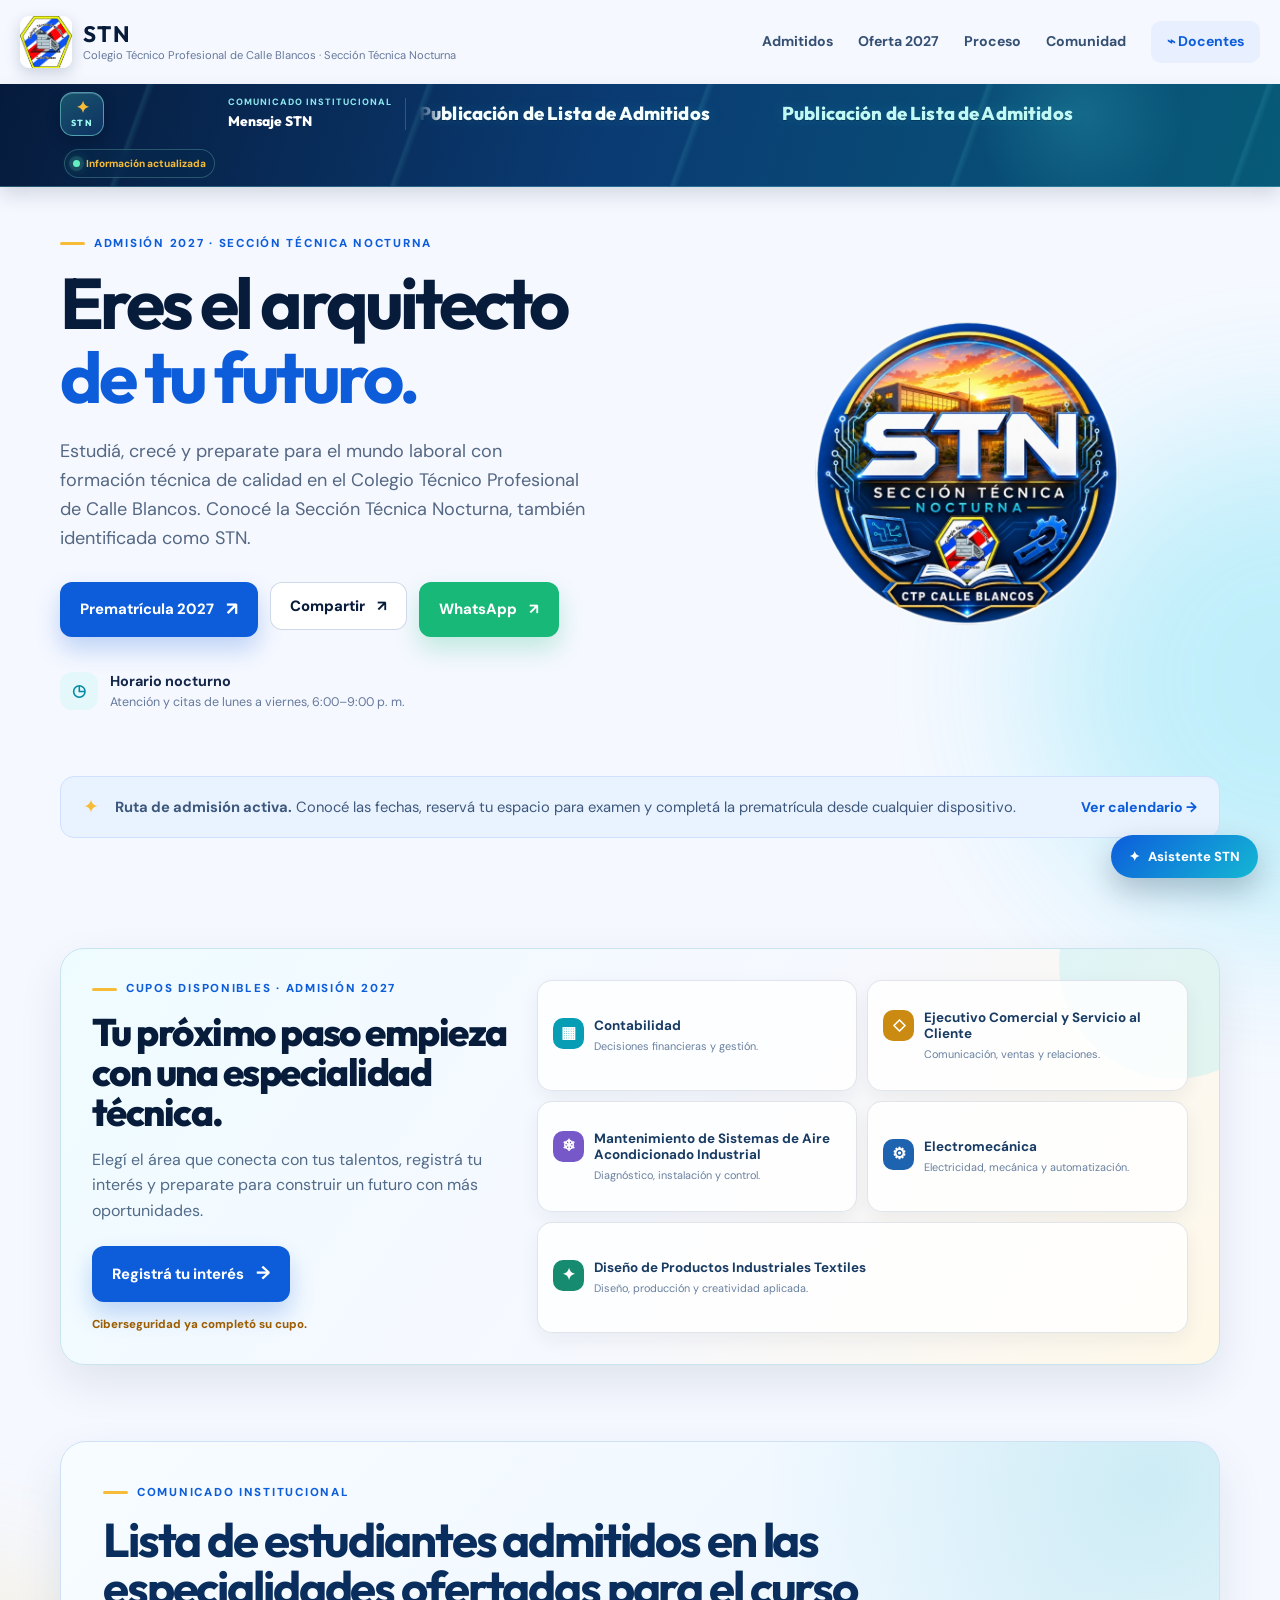
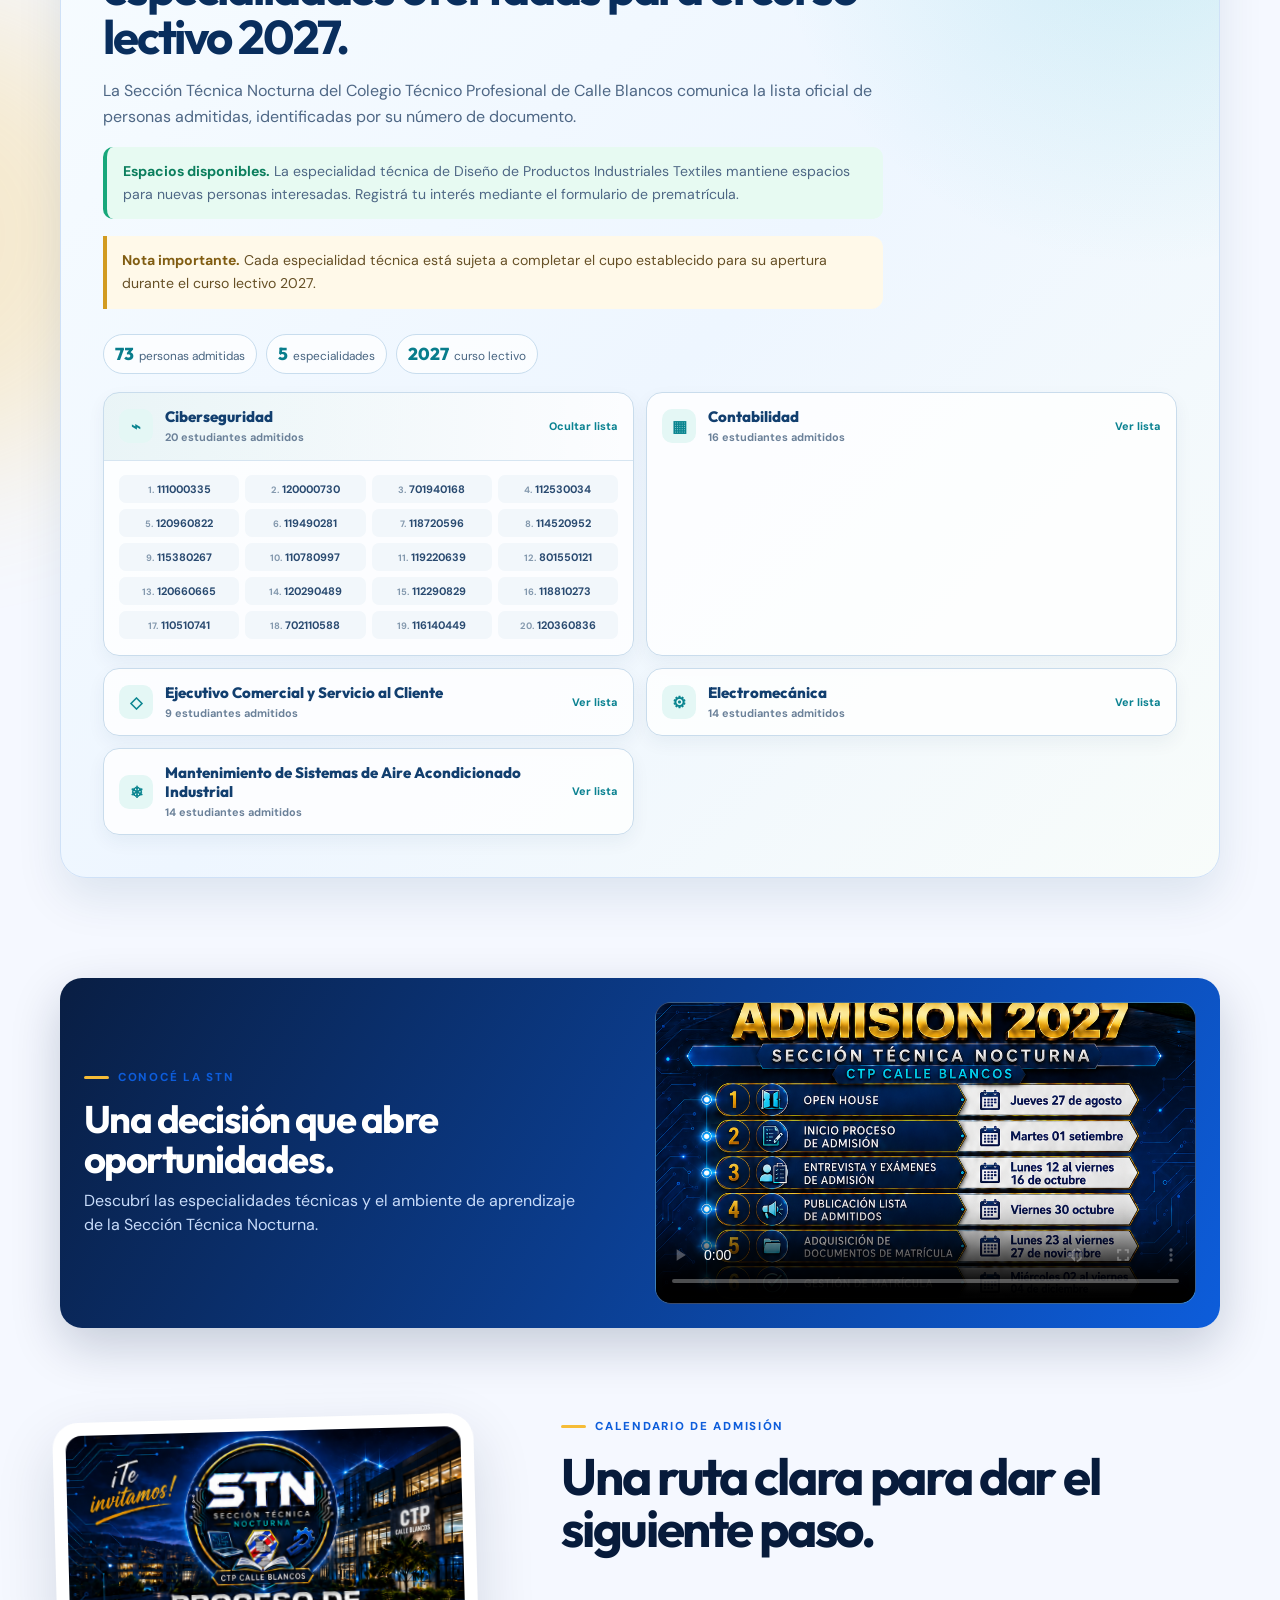
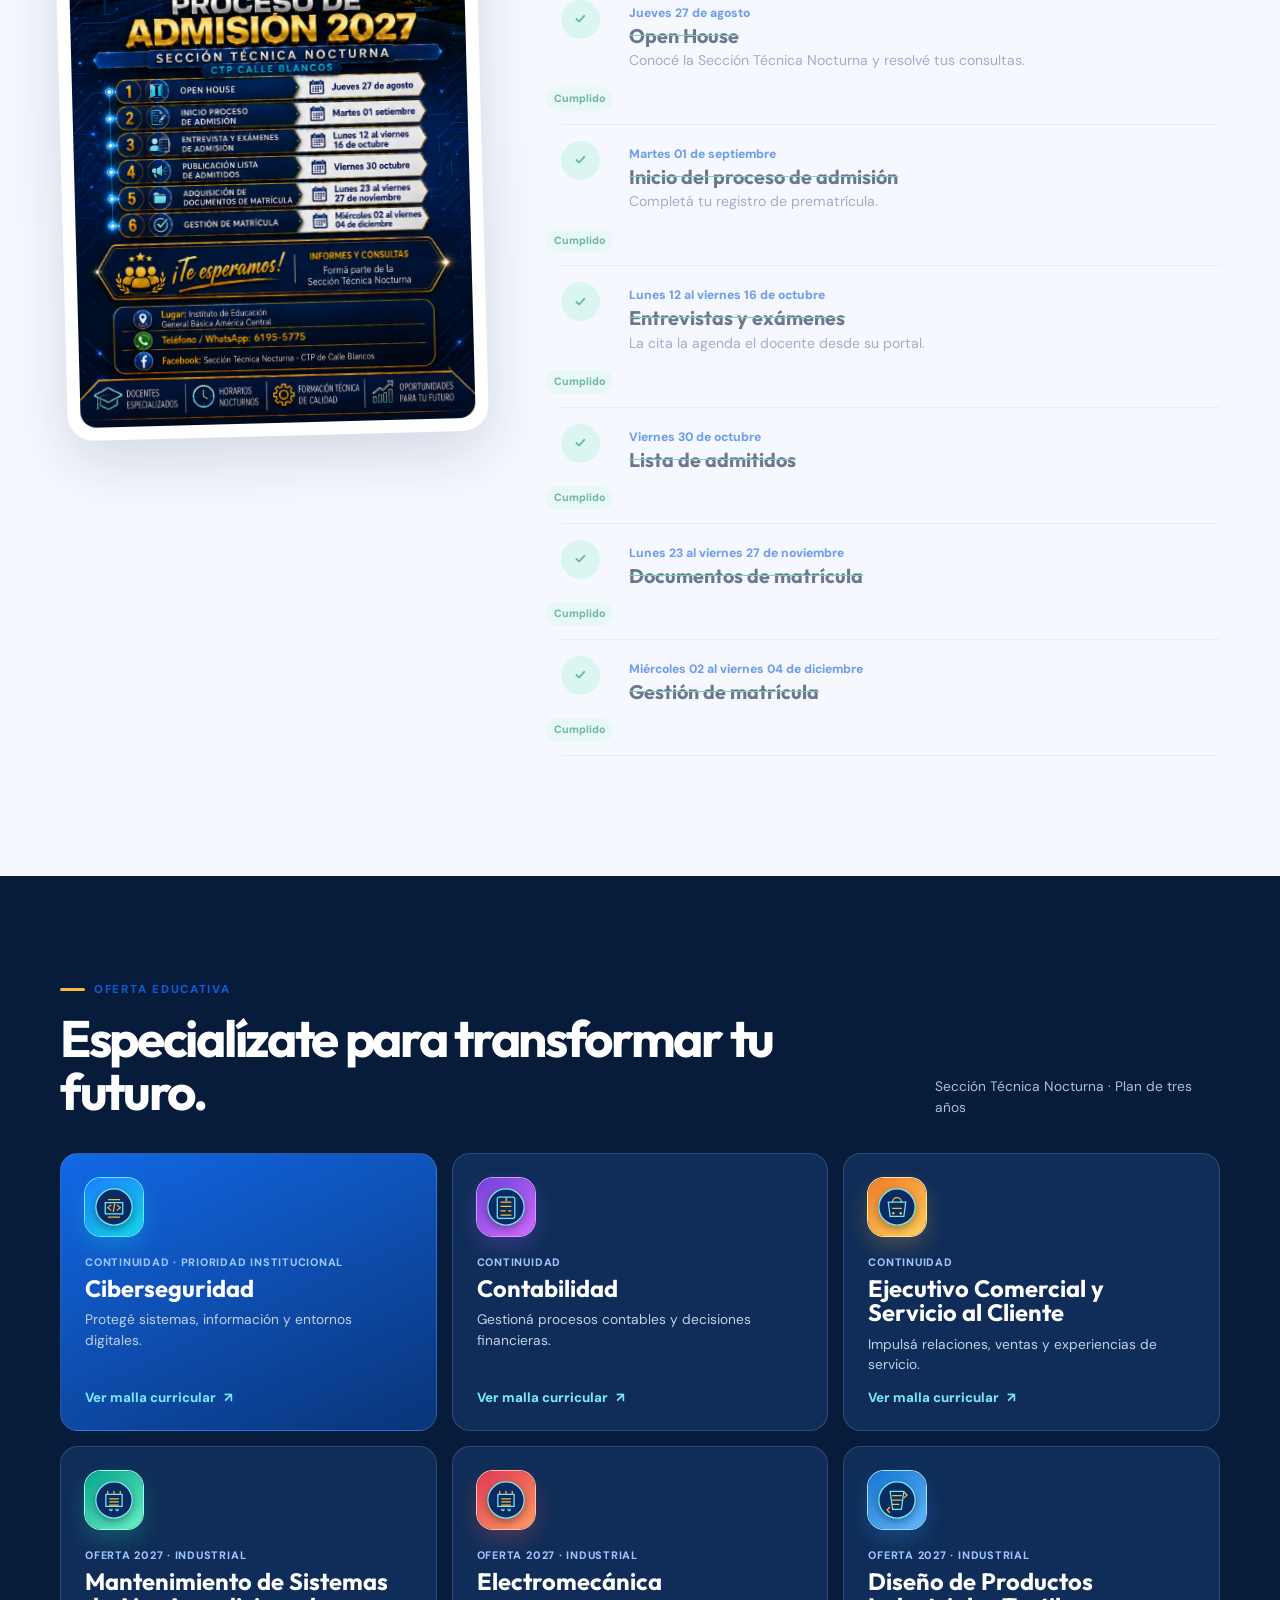
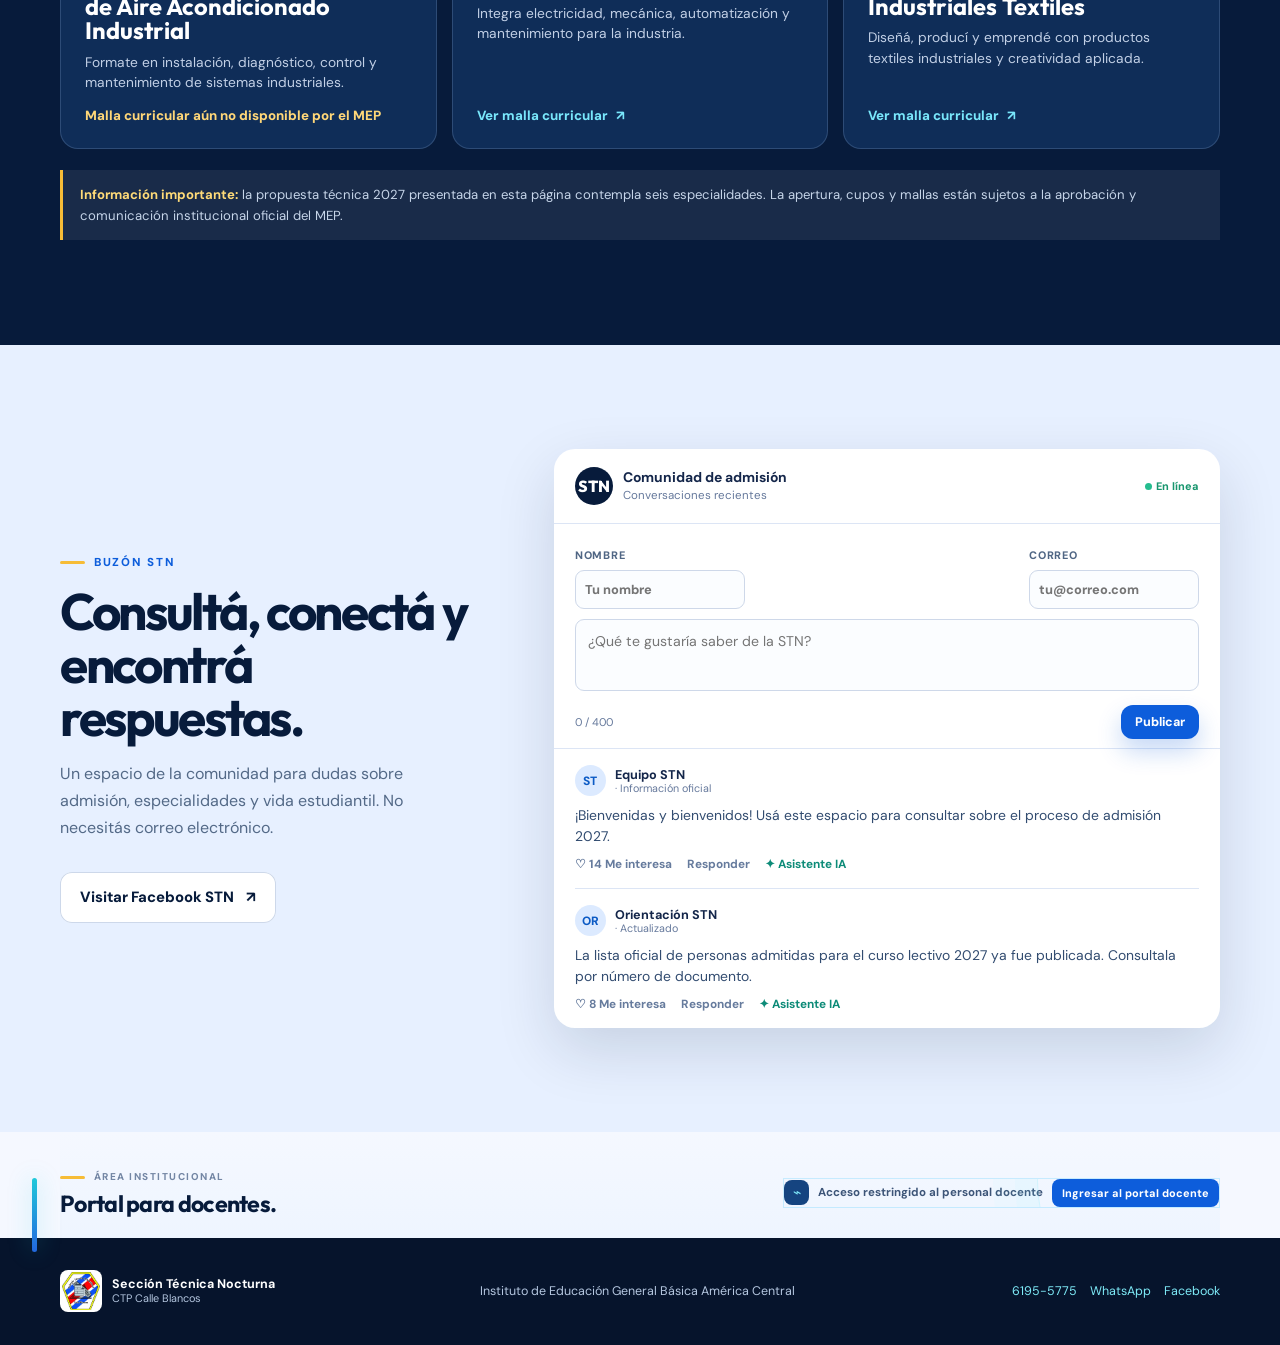
==== commit 183db218: "Publicar logo STN sin recorte ni recuadro" ====
--- a/index.html
+++ b/index.html
@@ -30,7 +30,7 @@
   <link rel="preconnect" href="https://fonts.googleapis.com">
   <link rel="preconnect" href="https://fonts.gstatic.com" crossorigin>
   <link href="https://fonts.googleapis.com/css2?family=DM+Sans:wght@400;500;600;700&family=Outfit:wght@500;600;700;800&display=swap" rel="stylesheet">
-  <link rel="stylesheet" href="styles.css?v=20261031-logo-sin-marco">
+  <link rel="stylesheet" href="styles.css?v=20261031-logo-completo-final">
   <link rel="stylesheet" href="portal-layout.css?v=20261014-visible-agendar">
 </head>
 <body>
--- a/styles.css
+++ b/styles.css
@@ -2,7 +2,7 @@
 @media(max-width:850px){.site-header{height:74px}.menu-toggle{display:block}.main-nav{display:none;position:absolute;z-index:10;top:70px;right:16px;width:220px;padding:15px;background:white;border-radius:13px;box-shadow:var(--shadow);align-items:stretch;gap:3px}.main-nav.open{display:flex;flex-direction:column}.main-nav a{padding:9px}.hero{grid-template-columns:1fr;padding-top:40px;gap:20px}.hero-art{min-height:300px;padding:10px 0;order:-1;overflow:visible}.hero-art:after{display:none}.hero-logo-frame{width:min(240px,70vw);padding:8px}.hero-logo{width:100%;height:100%;max-height:none}.orbit-a{width:290px;height:290px}.orbit-b{width:330px;height:190px}.hero-badge{right:8%;bottom:2%}.notice{margin-bottom:73px}.split-feature,.agenda-section,.community-grid,.teacher-section{grid-template-columns:1fr;gap:40px}.poster-wrap{position:static;width:min(390px,85%);margin:auto}.section-heading{align-items:start;flex-direction:column}.program-grid{grid-template-columns:1fr 1fr}.decision-card{grid-column:span 2}.agenda-section{padding:80px 0}.community-section{padding:75px 0}.teacher-section{padding:80px 0 35px}.security-note{grid-column:auto}.teacher-copy{max-width:540px}footer{flex-wrap:wrap;justify-content:flex-start}}
 @media(max-width:540px){.section-wrap{width:min(100% - 28px,1160px)}.hero{min-height:auto;padding-bottom:52px}.hero-art{min-height:260px;padding:8px 0;overflow:visible}.hero-art:after{display:none}.hero-logo{width:min(220px,66vw);height:auto;max-height:none}.orbit-a{width:240px;height:240px}.orbit-b{width:290px;height:160px}.hero-badge{transform:scale(.84);transform-origin:bottom right}.notice{align-items:flex-start;flex-wrap:wrap;padding:15px}.notice p{flex-basis:80%}.notice a{margin-left:37px}.split-feature{margin-bottom:75px}.offer-section{padding:73px 0}.program-grid{grid-template-columns:1fr}.decision-card{grid-column:auto}.program-card{min-height:220px}.curriculum-strip{align-items:flex-start;flex-direction:column}.curriculum-strip .btn{width:100%}.booking-top,.booking-person{grid-template-columns:1fr}.slots{grid-template-columns:repeat(2,1fr)}.booking-panel{padding:19px}.social-box{margin-inline:-2px}.teacher-access{padding:20px}.dashboard-stats{gap:5px}.dashboard-stats div{padding:10px}.dashboard-actions{flex-direction:column}.community-section{padding:65px 0}footer{padding:27px 14px;gap:12px}footer p{width:100%;margin:0}.footer-brand{width:100%}footer div:last-child a{margin:0 16px 0 0}}
 /* STN interactive upgrade */
-.news-ticker{height:38px;display:flex;align-items:center;justify-content:center;gap:16px;background:#071b3b;color:#cce4ff;overflow:hidden;font-size:.76rem;letter-spacing:.04em}.news-ticker span{color:#f6bc37;font-weight:800;white-space:nowrap}.news-ticker strong{white-space:nowrap;animation:ticker-slide 18s linear infinite}.brand img{object-fit:cover;border-radius:9px;box-shadow:0 5px 15px rgba(7,27,59,.18)}.hero-logo{clip-path:circle(43% at 50% 50%);animation:logo-float 5s ease-in-out infinite}.timeline article.completed{opacity:.58}.timeline article.completed i{background:#c9f3e6;color:#0b8b68}.timeline article.completed h3{text-decoration:line-through;text-decoration-color:#29b68b}.timeline article.completed:after{content:'Cumplido';justify-self:end;align-self:center;background:#dff8ef;color:#0b8b68;border-radius:999px;padding:4px 8px;font-size:.66rem;font-weight:800}.specialty-logo{width:31px;height:31px;display:block}.choice{display:flex;align-items:center;gap:7px;text-align:left}.choice img{width:21px;height:21px;flex:0 0 auto}.teacher-booking-card{display:flex;flex-direction:column;align-items:flex-start;justify-content:center;min-height:260px;border:1px solid #cfe1ff;background:linear-gradient(145deg,#fff,#edf5ff)}.teacher-booking-card h3{font-size:1.65rem;margin:10px 0 7px}.teacher-booking-card p{color:var(--muted);max-width:410px;margin:0 0 21px}.teacher-booking-icon{width:54px;height:54px;border-radius:16px;background:#e6f7fb;color:#0787a0;display:grid;place-items:center;font-size:1.7rem}.teacher-agenda{margin:18px 0 20px;padding:18px;border:1px solid #31517b;border-radius:14px;background:#09254b}.agenda-heading{display:flex;align-items:center;justify-content:space-between;gap:14px;margin-bottom:16px}.agenda-heading h3{color:white;font-size:1.27rem}.agenda-heading .eyebrow{margin:0 0 5px;font-size:.61rem}.specialty-tabs{display:flex;flex-wrap:wrap;gap:7px;margin:20px 0;padding:10px;border-radius:12px;background:#09254b}.specialty-tab{border:1px solid #31517b;background:#0b315f;color:#b9cce5;border-radius:8px;padding:8px 10px;font:700 .7rem "DM Sans",sans-serif;cursor:pointer}.specialty-tab.active,.specialty-tab:hover{background:#daf8ff;color:#06376b;border-color:#72e8f5}.teacher-agenda .booking-top{grid-template-columns:1.5fr 1.3fr 1fr 1fr;gap:9px}.teacher-agenda label{color:#b7cce5}.teacher-agenda input,.teacher-agenda select{background:#0b315f;border-color:#315b8c;color:white;font-size:.82rem}.teacher-appointments{margin-top:19px}.teacher-appointments h3{color:#9fd8fa;font-size:.84rem;text-transform:uppercase;letter-spacing:.08em;margin:0 0 8px}.appointment-row{display:flex;justify-content:space-between;gap:10px;padding:9px 0;border-bottom:1px solid #31517b;font-size:.78rem}.appointment-row div{display:grid}.appointment-row small{color:#9db3d0;font-size:.68rem}.appointment-row strong{color:#f6d878;align-self:center;font-size:.7rem;text-align:right}.dashboard-stats{grid-template-columns:repeat(4,1fr)}@keyframes ticker-slide{0%{transform:translateX(10%)}50%{transform:translateX(-10%)}100%{transform:translateX(10%)}}@keyframes logo-float{0%,100%{transform:translateY(0)}50%{transform:translateY(-8px)}}
+.news-ticker{height:38px;display:flex;align-items:center;justify-content:center;gap:16px;background:#071b3b;color:#cce4ff;overflow:hidden;font-size:.76rem;letter-spacing:.04em}.news-ticker span{color:#f6bc37;font-weight:800;white-space:nowrap}.news-ticker strong{white-space:nowrap;animation:ticker-slide 18s linear infinite}.brand img{object-fit:cover;border-radius:9px;box-shadow:0 5px 15px rgba(7,27,59,.18)}.hero-logo{animation:logo-float 5s ease-in-out infinite}.timeline article.completed{opacity:.58}.timeline article.completed i{background:#c9f3e6;color:#0b8b68}.timeline article.completed h3{text-decoration:line-through;text-decoration-color:#29b68b}.timeline article.completed:after{content:'Cumplido';justify-self:end;align-self:center;background:#dff8ef;color:#0b8b68;border-radius:999px;padding:4px 8px;font-size:.66rem;font-weight:800}.specialty-logo{width:31px;height:31px;display:block}.choice{display:flex;align-items:center;gap:7px;text-align:left}.choice img{width:21px;height:21px;flex:0 0 auto}.teacher-booking-card{display:flex;flex-direction:column;align-items:flex-start;justify-content:center;min-height:260px;border:1px solid #cfe1ff;background:linear-gradient(145deg,#fff,#edf5ff)}.teacher-booking-card h3{font-size:1.65rem;margin:10px 0 7px}.teacher-booking-card p{color:var(--muted);max-width:410px;margin:0 0 21px}.teacher-booking-icon{width:54px;height:54px;border-radius:16px;background:#e6f7fb;color:#0787a0;display:grid;place-items:center;font-size:1.7rem}.teacher-agenda{margin:18px 0 20px;padding:18px;border:1px solid #31517b;border-radius:14px;background:#09254b}.agenda-heading{display:flex;align-items:center;justify-content:space-between;gap:14px;margin-bottom:16px}.agenda-heading h3{color:white;font-size:1.27rem}.agenda-heading .eyebrow{margin:0 0 5px;font-size:.61rem}.specialty-tabs{display:flex;flex-wrap:wrap;gap:7px;margin:20px 0;padding:10px;border-radius:12px;background:#09254b}.specialty-tab{border:1px solid #31517b;background:#0b315f;color:#b9cce5;border-radius:8px;padding:8px 10px;font:700 .7rem "DM Sans",sans-serif;cursor:pointer}.specialty-tab.active,.specialty-tab:hover{background:#daf8ff;color:#06376b;border-color:#72e8f5}.teacher-agenda .booking-top{grid-template-columns:1.5fr 1.3fr 1fr 1fr;gap:9px}.teacher-agenda label{color:#b7cce5}.teacher-agenda input,.teacher-agenda select{background:#0b315f;border-color:#315b8c;color:white;font-size:.82rem}.teacher-appointments{margin-top:19px}.teacher-appointments h3{color:#9fd8fa;font-size:.84rem;text-transform:uppercase;letter-spacing:.08em;margin:0 0 8px}.appointment-row{display:flex;justify-content:space-between;gap:10px;padding:9px 0;border-bottom:1px solid #31517b;font-size:.78rem}.appointment-row div{display:grid}.appointment-row small{color:#9db3d0;font-size:.68rem}.appointment-row strong{color:#f6d878;align-self:center;font-size:.7rem;text-align:right}.dashboard-stats{grid-template-columns:repeat(4,1fr)}@keyframes ticker-slide{0%{transform:translateX(10%)}50%{transform:translateX(-10%)}100%{transform:translateX(10%)}}@keyframes logo-float{0%,100%{transform:translateY(0)}50%{transform:translateY(-8px)}}
 @media(max-width:850px){.teacher-agenda .booking-top{grid-template-columns:1fr 1fr}.dashboard-stats{grid-template-columns:repeat(4,1fr)}}
 @media(max-width:540px){.news-ticker{justify-content:flex-start;padding-left:14px;font-size:.65rem}.news-ticker strong{animation:none}.teacher-agenda .booking-top{grid-template-columns:1fr}.dashboard-stats{grid-template-columns:repeat(2,1fr)}.timeline article.completed:after{display:none}.specialty-tabs{max-height:155px;overflow:auto}.appointment-row{flex-direction:column}.appointment-row strong{text-align:left}.choice{font-size:.69rem}}
 .marketing-video{display:grid;grid-template-columns:1fr 1fr;align-items:center;gap:30px;margin-bottom:90px;padding:24px;border-radius:22px;background:linear-gradient(120deg,#091e43,#0d5ddb);color:white;box-shadow:0 18px 50px rgba(7,27,59,.2)}.marketing-video h2{color:white;font-size:clamp(1.8rem,3vw,2.6rem);letter-spacing:-.04em}.marketing-video-copy>p:not(.eyebrow){color:#c8dcfa;margin:10px 0 0;max-width:500px}.video-card{min-height:145px;border:1px solid rgba(255,255,255,.2);border-radius:16px;background:linear-gradient(135deg,rgba(10,25,60,.9),rgba(14,112,177,.7));display:flex;align-items:center;justify-content:center;gap:16px;color:white;text-decoration:none;transition:.25s}.video-card:hover{transform:translateY(-4px);background:linear-gradient(135deg,#092052,#08a6c4)}.video-card span:last-child{display:grid;gap:4px}.video-card b{font-size:1rem}.video-card small{color:#cce8ff;font-size:.75rem}.play-button{display:grid;place-items:center;width:58px;height:58px;border-radius:50%;background:#f6bc37;color:#071b3b;padding-left:3px;font-size:1.35rem;box-shadow:0 0 0 7px rgba(246,188,55,.18)}.curriculum-trigger.unavailable{color:#ffd778;text-align:left}.hero-badge{display:none}.footer-brand img{object-fit:contain;background:white;border-radius:8px;padding:2px}
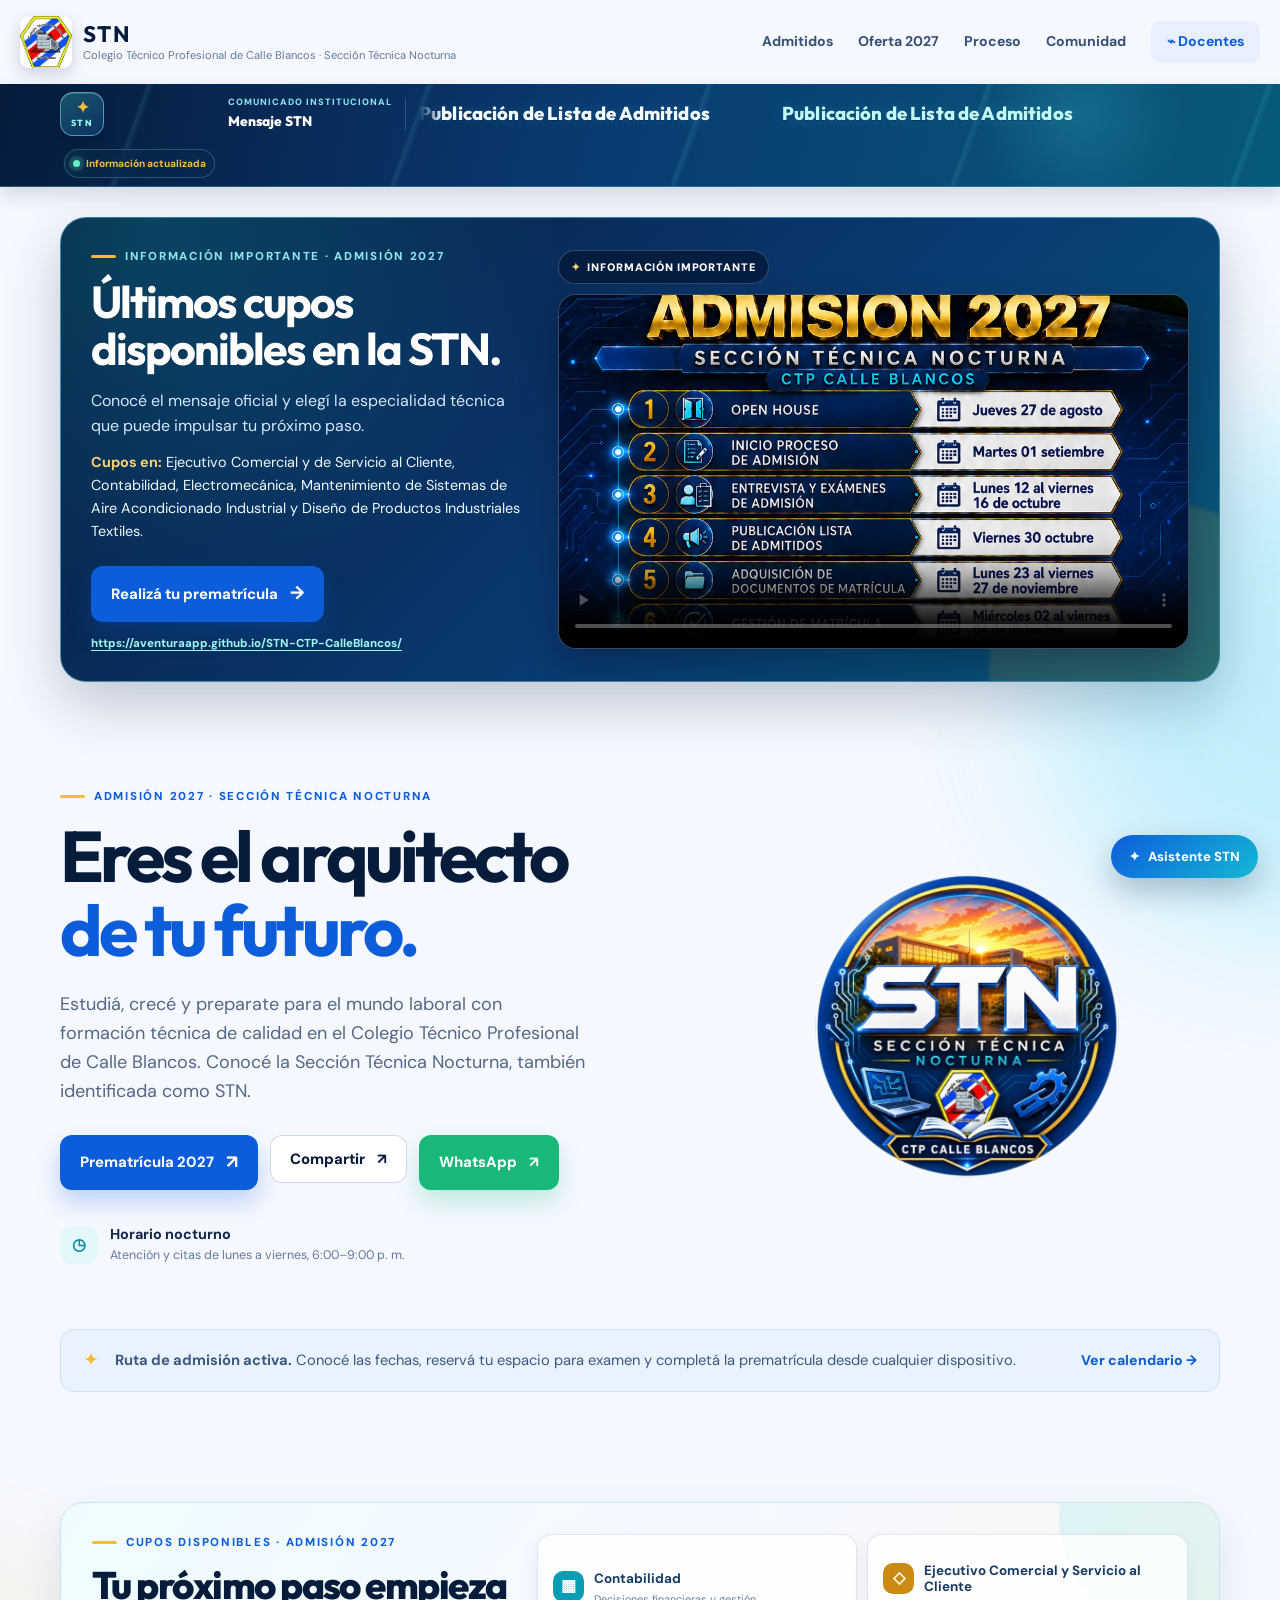
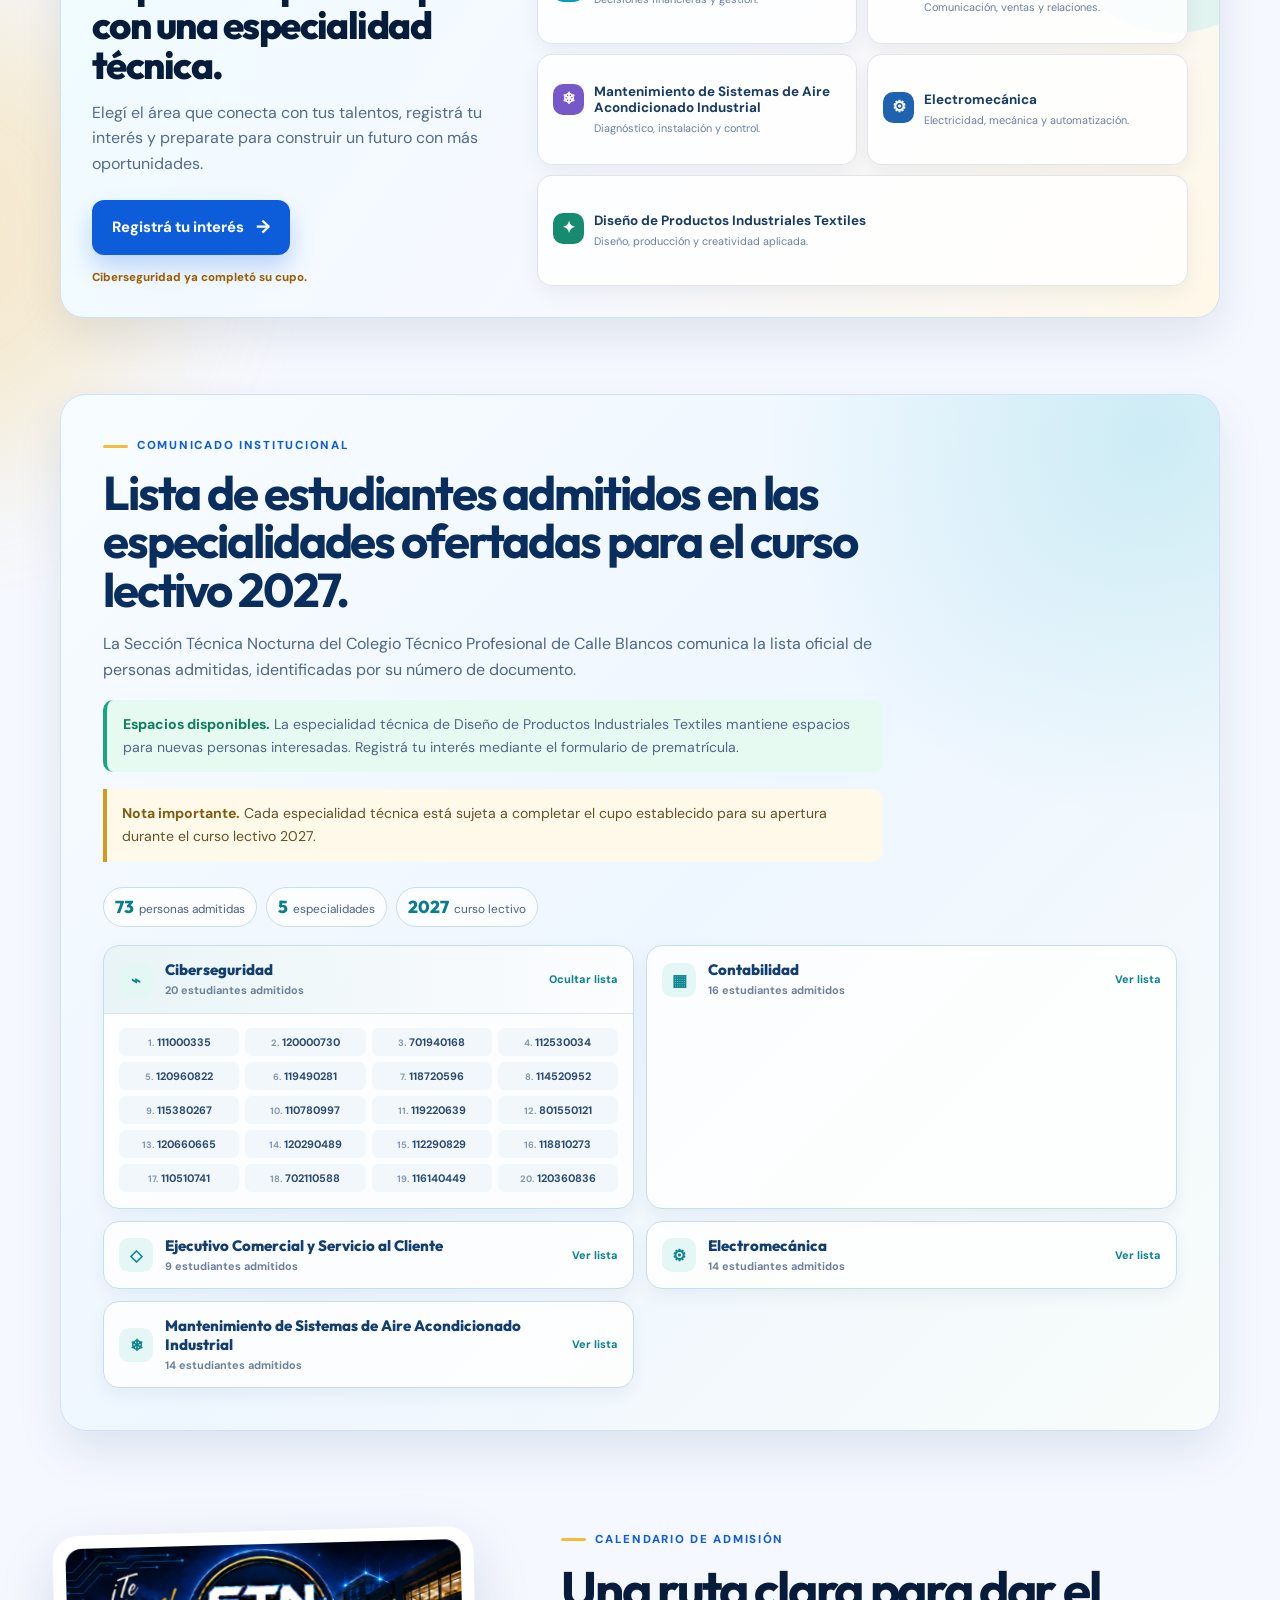
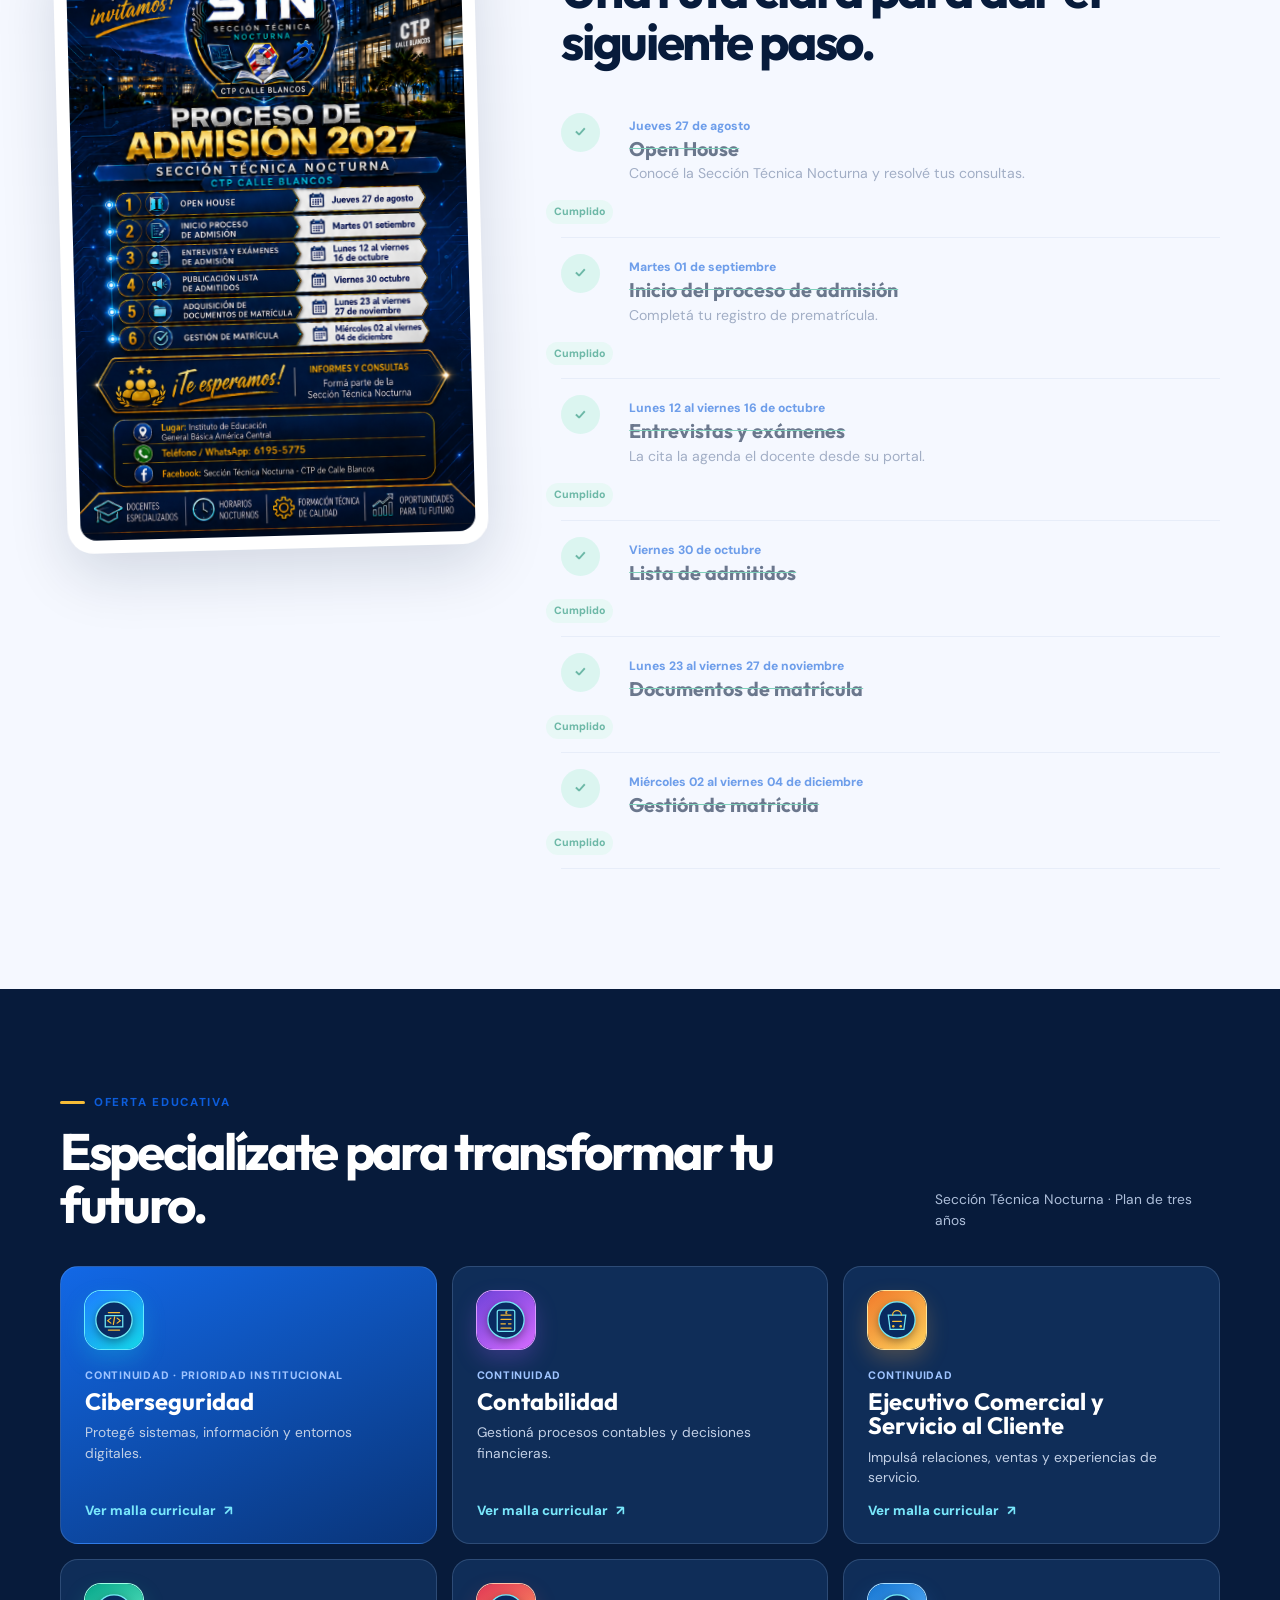
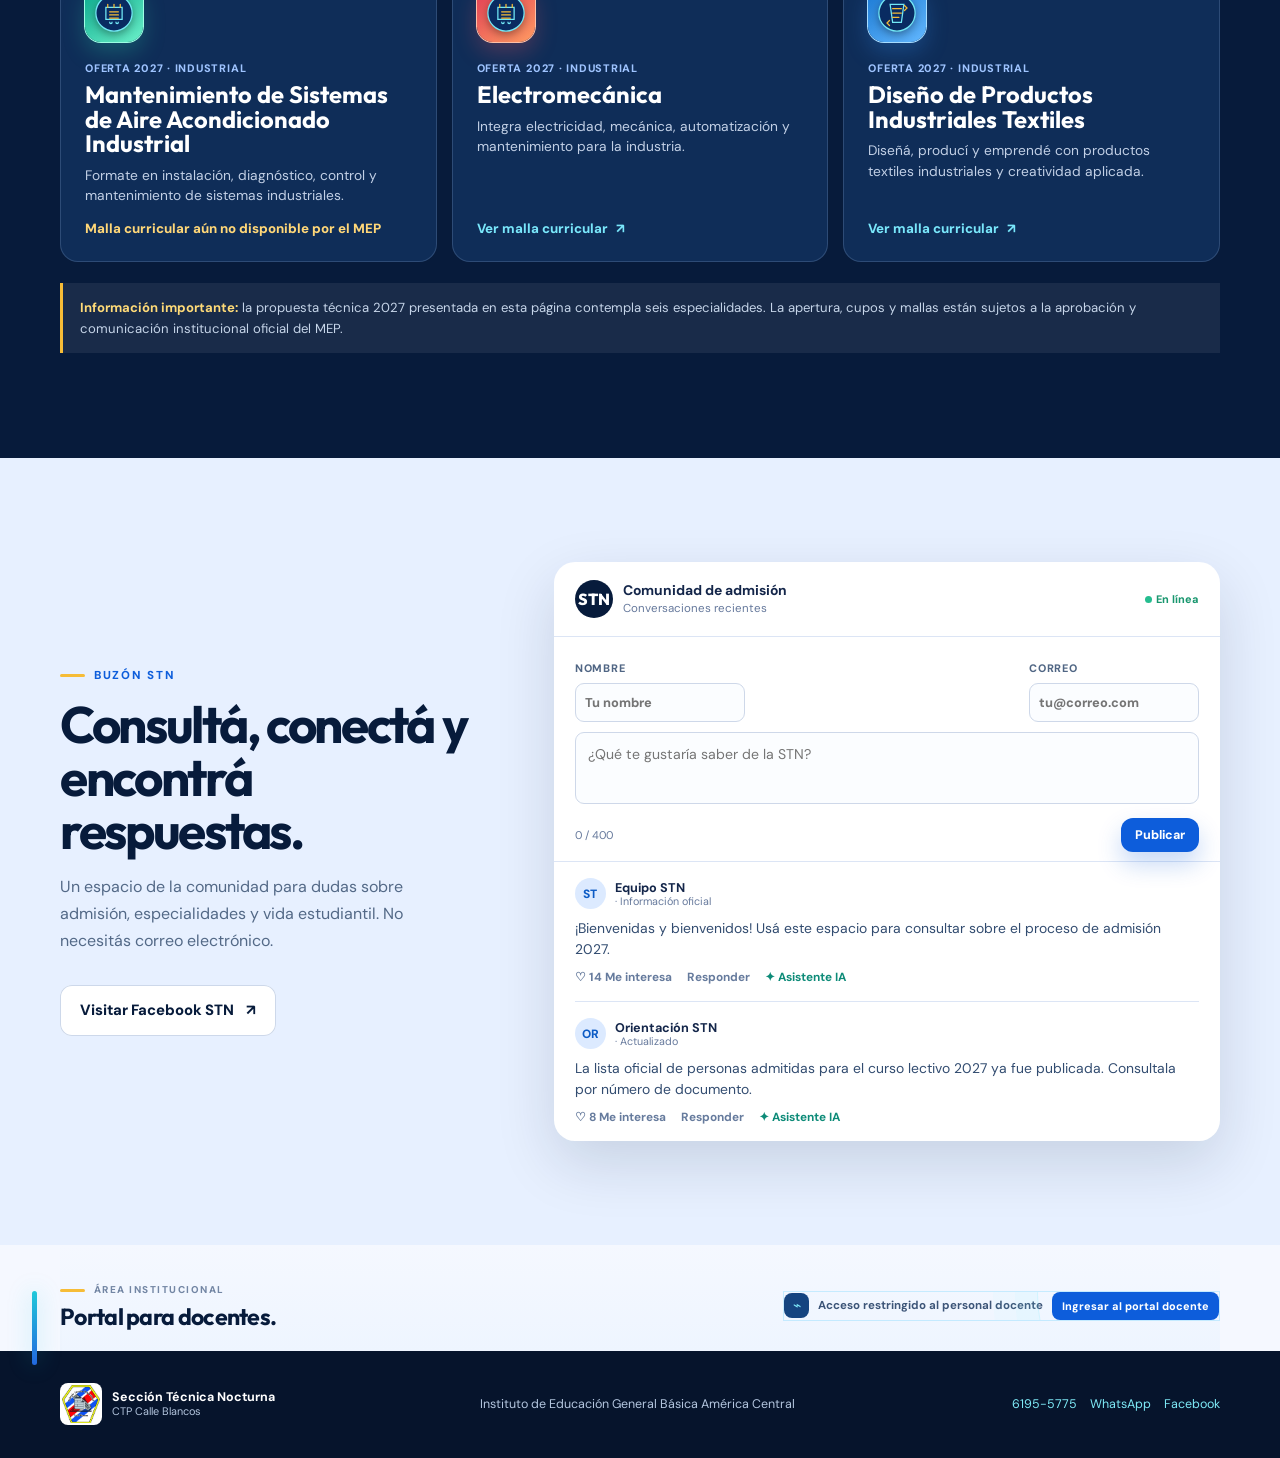
==== commit 24cdfa0b: "Destacar video de prematricula en portada" ====
--- a/index.html
+++ b/index.html
@@ -49,6 +49,26 @@
   </aside>
 
   <main>
+    <section class="stn-featured-video section-wrap" id="video-destacado" aria-labelledby="featured-video-title">
+      <div class="stn-featured-copy">
+        <p class="eyebrow"><span></span> Información importante · Admisión 2027</p>
+        <h2 id="featured-video-title">Últimos cupos disponibles en la STN.</h2>
+        <p class="stn-featured-lead">Conocé el mensaje oficial y elegí la especialidad técnica que puede impulsar tu próximo paso.</p>
+        <p class="stn-featured-specialties"><b>Cupos en:</b> Ejecutivo Comercial y de Servicio al Cliente, Contabilidad, Electromecánica, Mantenimiento de Sistemas de Aire Acondicionado Industrial y Diseño de Productos Industriales Textiles.</p>
+        <div class="stn-featured-actions">
+          <a class="btn btn-primary" href="prematricula.html?v=20261107-video-destacado#public-prematricula-form">Realizá tu prematrícula <span>→</span></a>
+          <a class="stn-featured-url" href="https://aventuraapp.github.io/STN-CTP-CalleBlancos/" target="_blank" rel="noopener">https://aventuraapp.github.io/STN-CTP-CalleBlancos/</a>
+        </div>
+      </div>
+      <div class="stn-featured-player">
+        <div class="stn-featured-badge"><span>✦</span> INFORMACIÓN IMPORTANTE</div>
+        <video controls preload="metadata" playsinline poster="assets/proceso-admision-2027.png" aria-label="Video destacado de prematrícula 2027 y especialidades técnicas con cupos disponibles">
+          <source src="assets/especialidades-tecnicas-2027.mp4?v=20261107-destacado" type="video/mp4">
+          Tu navegador no admite video HTML5.
+        </video>
+      </div>
+    </section>
+
     <section class="hero section-wrap">
       <div class="hero-copy">
         <p class="eyebrow"><span></span> Admisión 2027 · Sección Técnica Nocturna</p>
@@ -100,7 +120,6 @@
       </div>
     </section>
 
-    <section class="marketing-video section-wrap"><div class="marketing-video-copy"><p class="eyebrow"><span></span> Conocé la STN</p><h2>Una decisión que abre oportunidades.</h2><p>Descubrí las especialidades técnicas y el ambiente de aprendizaje de la Sección Técnica Nocturna.</p></div><div class="video-card"><video controls preload="metadata" poster="assets/proceso-admision-2027.png"><source src="assets/especialidades-tecnicas-2027.mp4" type="video/mp4">Tu navegador no admite video HTML5.</video></div></section>
     <section class="section-wrap split-feature" id="proceso">
       <div class="poster-wrap"><img src="assets/proceso-admision-2027.png" alt="Afiche del proceso de admisión 2027 de la Sección Técnica Nocturna"></div>
       <div class="timeline-copy">
--- a/styles.css
+++ b/styles.css
@@ -488,3 +488,6 @@
 .page-view-stat{position:relative}.page-view-stat small{font-size:.58rem;color:#7fb4d7;margin-top:2px}.page-view-stat b{color:#f6d36b}
 
 .admitted-availability{margin:18px 0 0;padding:13px 16px;border-left:4px solid #18a77b;border-radius:10px;background:#e7faf2;color:#16684f;font-size:.88rem;line-height:1.5}.admitted-availability b{color:#0b7e5d}
+
+/* Video destacado de información importante */
+.stn-featured-video{display:grid;grid-template-columns:.82fr 1.18fr;gap:28px;align-items:stretch;margin:30px auto 58px;padding:30px;border:1px solid rgba(126,224,235,.45);border-radius:26px;background:radial-gradient(circle at 8% 0%,rgba(27,211,224,.2),transparent 35%),linear-gradient(135deg,#061b3c 0%,#0a3b73 58%,#075c79 100%);box-shadow:0 22px 55px rgba(7,27,59,.22);overflow:hidden;position:relative}.stn-featured-video:after{content:"";position:absolute;inset:auto -100px -150px auto;width:330px;height:330px;border-radius:50%;background:rgba(246,188,55,.14);filter:blur(2px);pointer-events:none}.stn-featured-copy,.stn-featured-player{position:relative;z-index:1}.stn-featured-copy{display:flex;flex-direction:column;justify-content:center}.stn-featured-copy .eyebrow{color:#8de8ee}.stn-featured-copy h2{max-width:520px;color:#fff;font-size:clamp(2rem,3.5vw,3.25rem);letter-spacing:-.045em}.stn-featured-lead{max-width:520px;margin:16px 0 12px;color:#d4e7fb;font-size:1rem;line-height:1.6}.stn-featured-specialties{max-width:570px;margin:0;color:#effaff;font-size:.9rem;line-height:1.6}.stn-featured-specialties b{color:#f8d36d}.stn-featured-actions{display:flex;align-items:center;flex-wrap:wrap;gap:14px;margin-top:23px}.stn-featured-url{max-width:100%;color:#9bf7ef;font-size:.72rem;font-weight:800;line-height:1.35;overflow-wrap:anywhere;text-decoration:underline;text-decoration-thickness:1px;text-underline-offset:3px}.stn-featured-player{display:flex;flex-direction:column;justify-content:center;gap:10px;min-width:0}.stn-featured-player video{display:block;width:100%;aspect-ratio:16/9;object-fit:cover;border:1px solid rgba(255,255,255,.23);border-radius:18px;background:#03152f;box-shadow:0 18px 38px rgba(0,8,29,.3)}.stn-featured-badge{align-self:flex-start;padding:8px 12px;border:1px solid rgba(255,255,255,.2);border-radius:999px;background:rgba(3,19,48,.65);color:#fff;font-size:.68rem;font-weight:900;letter-spacing:.08em}.stn-featured-badge span{color:#f6d36b;margin-right:4px}@media(max-width:850px){.stn-featured-video{grid-template-columns:1fr;padding:23px;margin-top:20px}.stn-featured-player{order:-1}.stn-featured-copy h2{max-width:650px}}@media(max-width:540px){.stn-featured-video{gap:19px;padding:18px;border-radius:19px;margin-bottom:43px}.stn-featured-actions{align-items:stretch;flex-direction:column;gap:10px}.stn-featured-actions .btn{width:100%}.stn-featured-url{font-size:.68rem}}
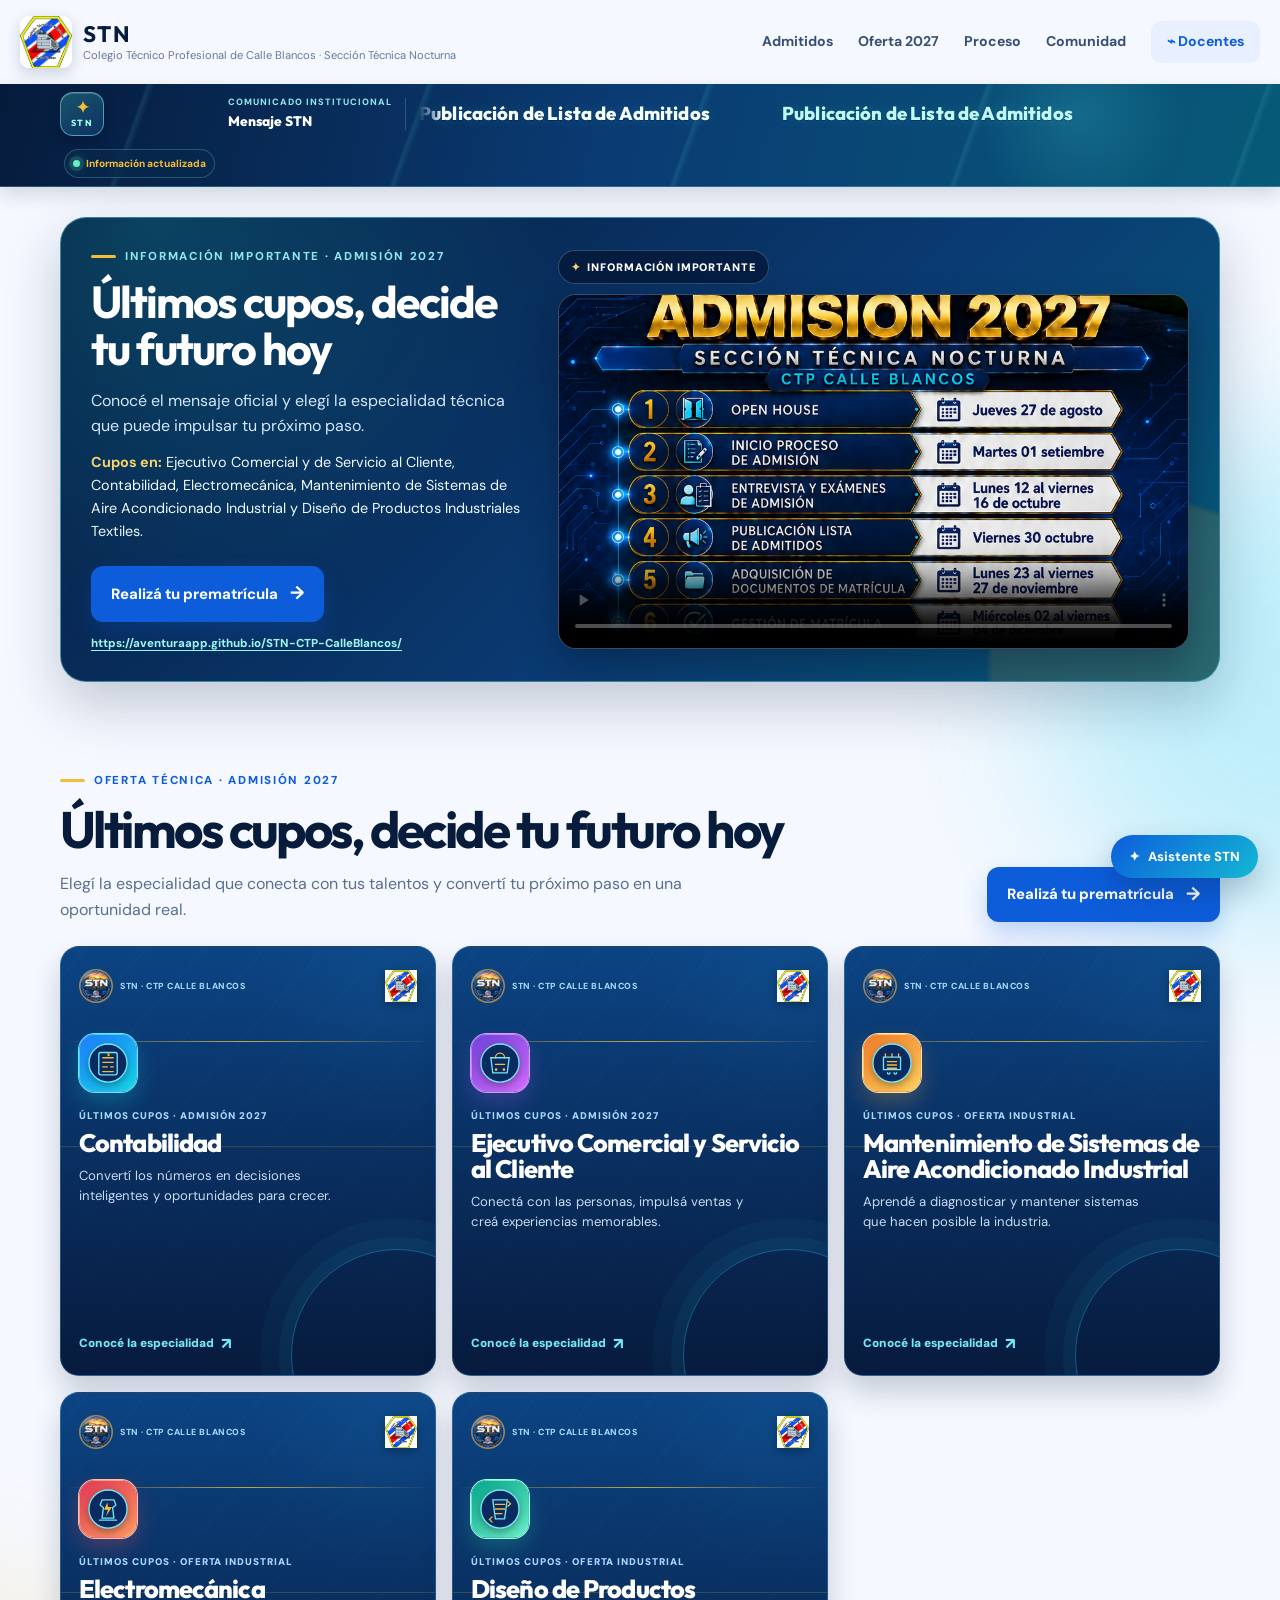
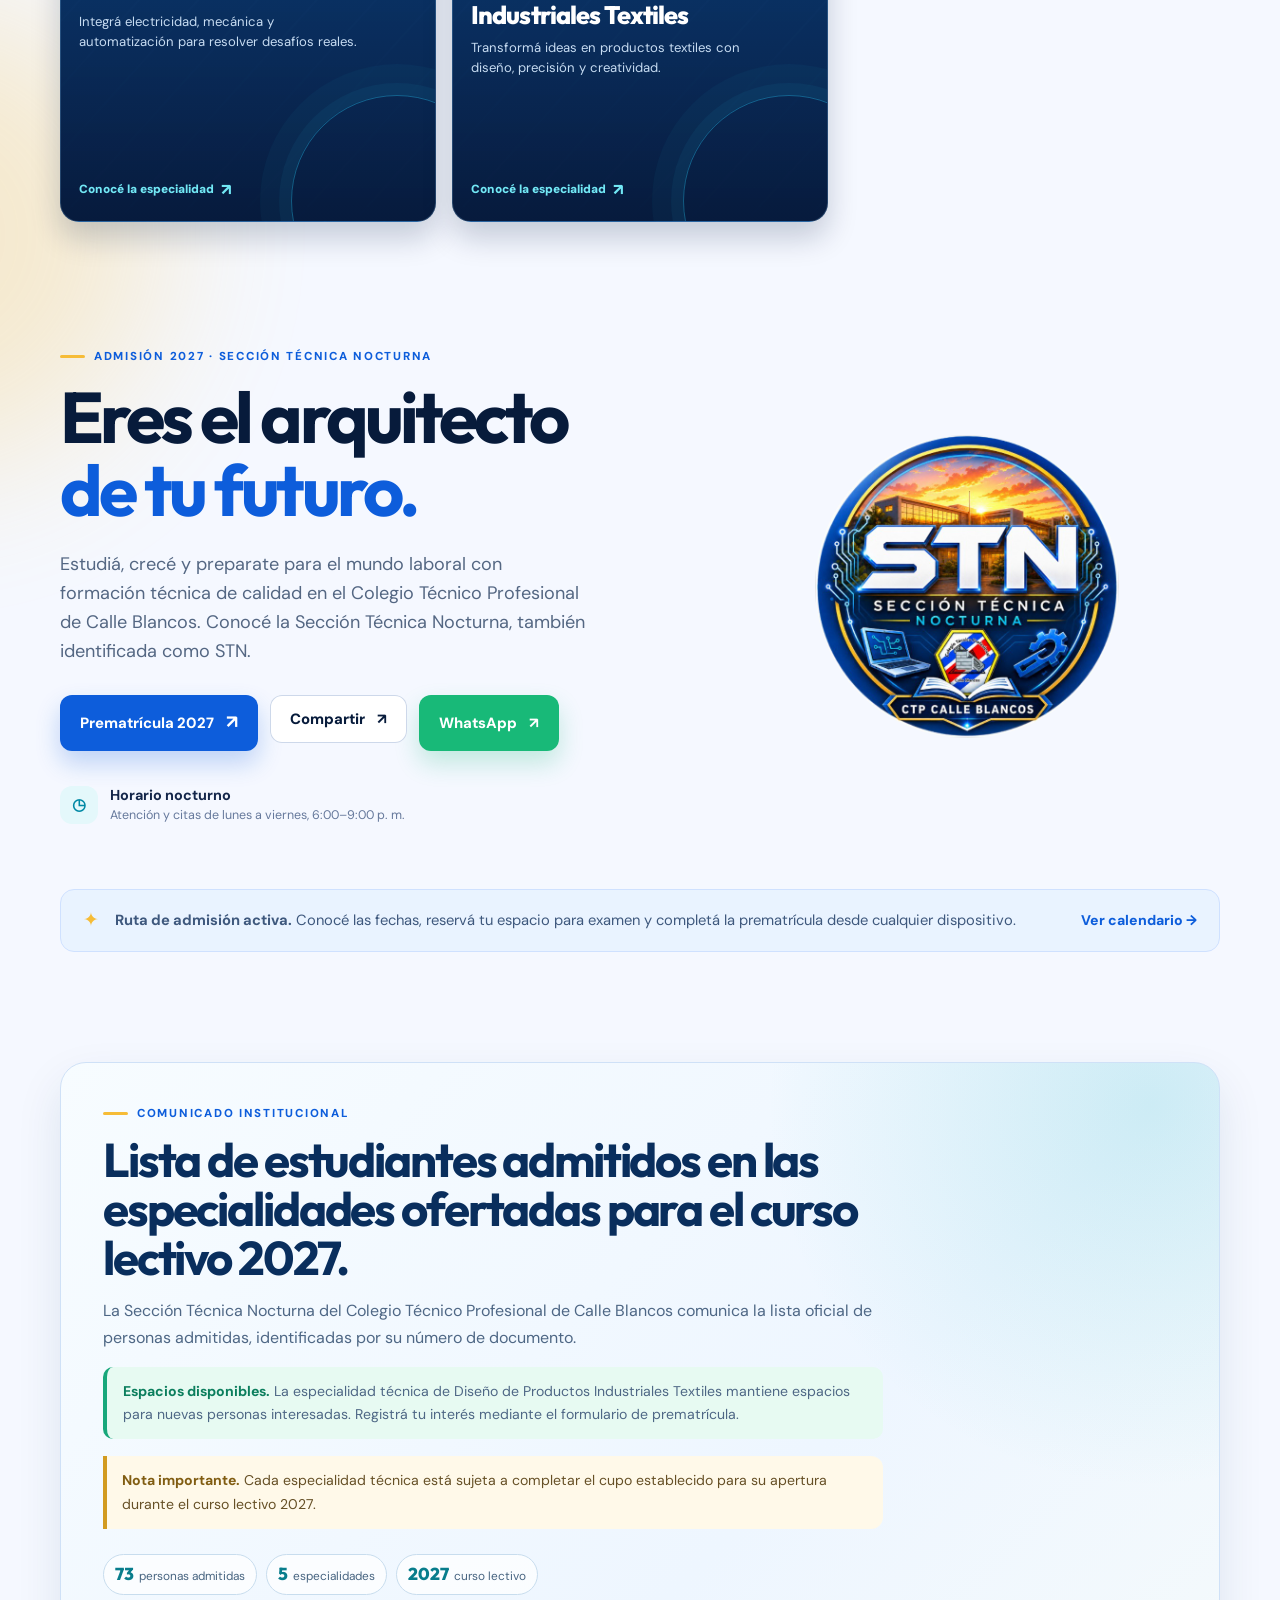
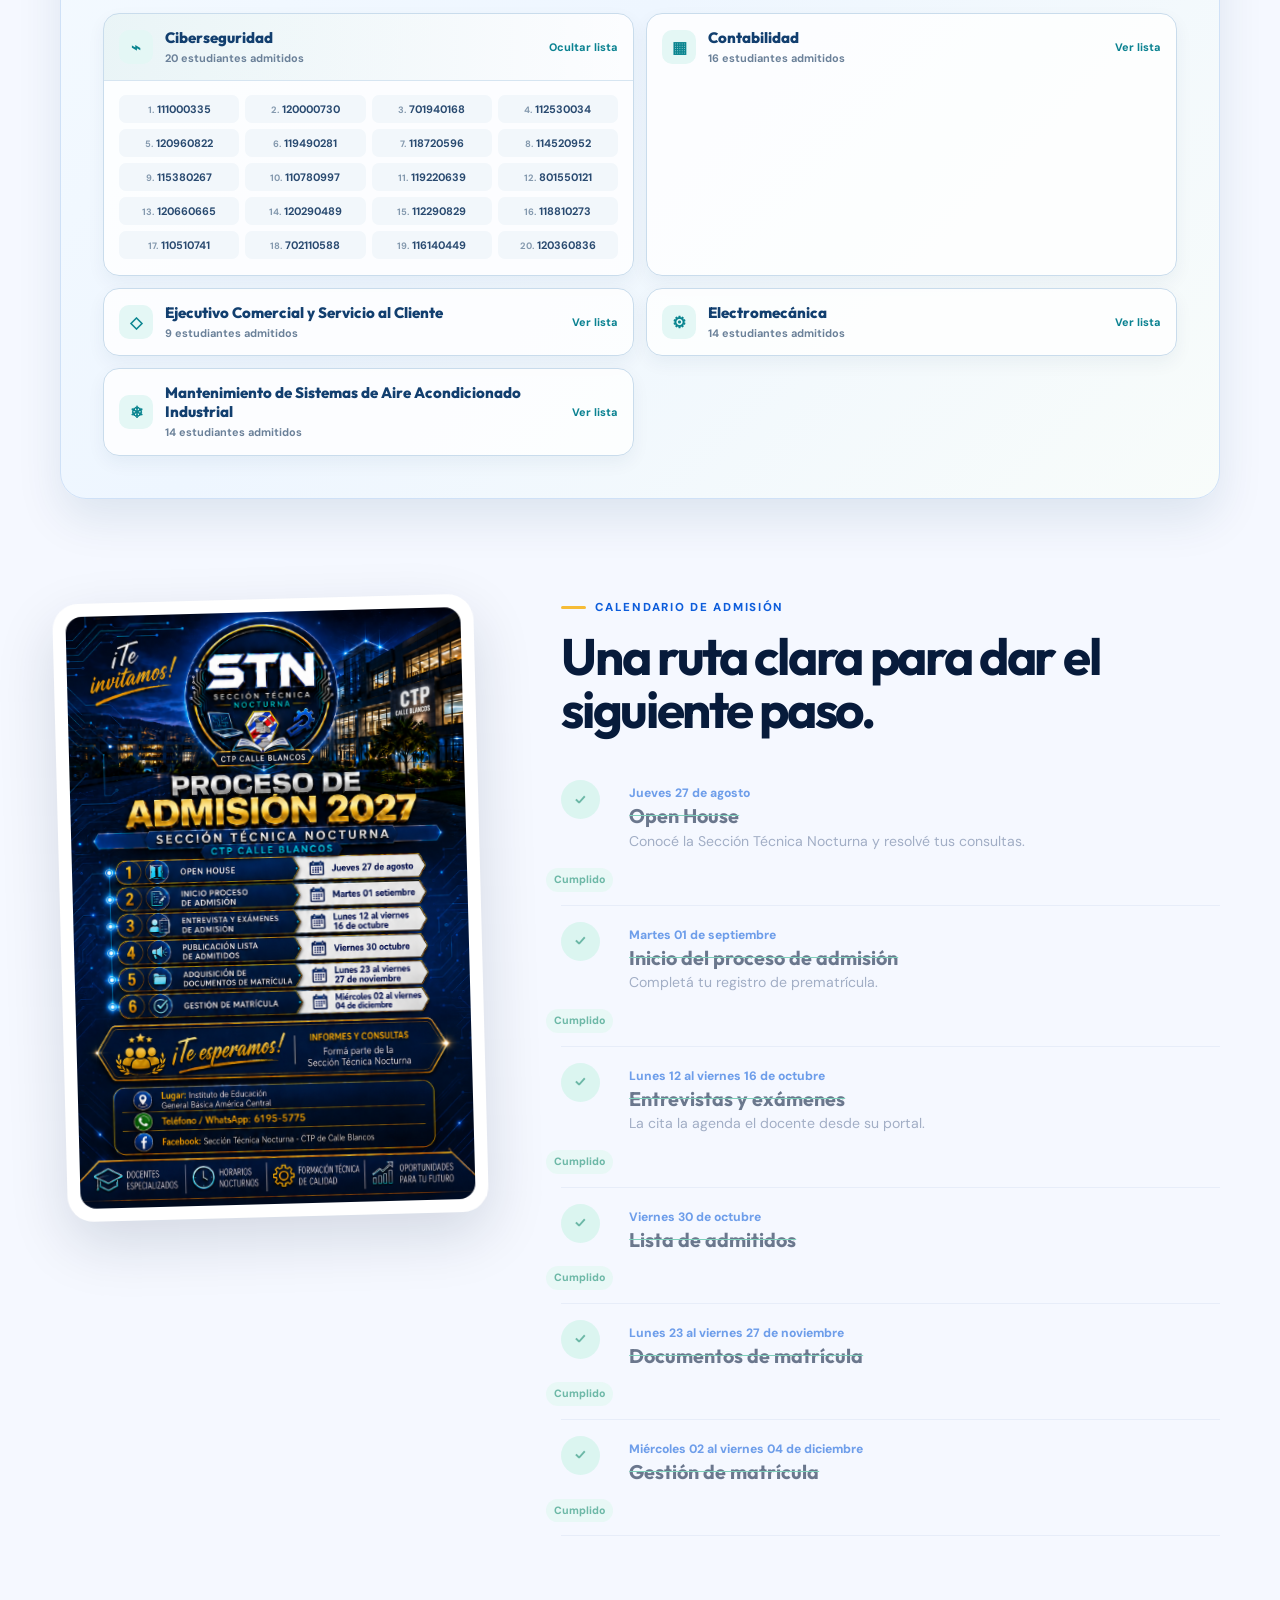
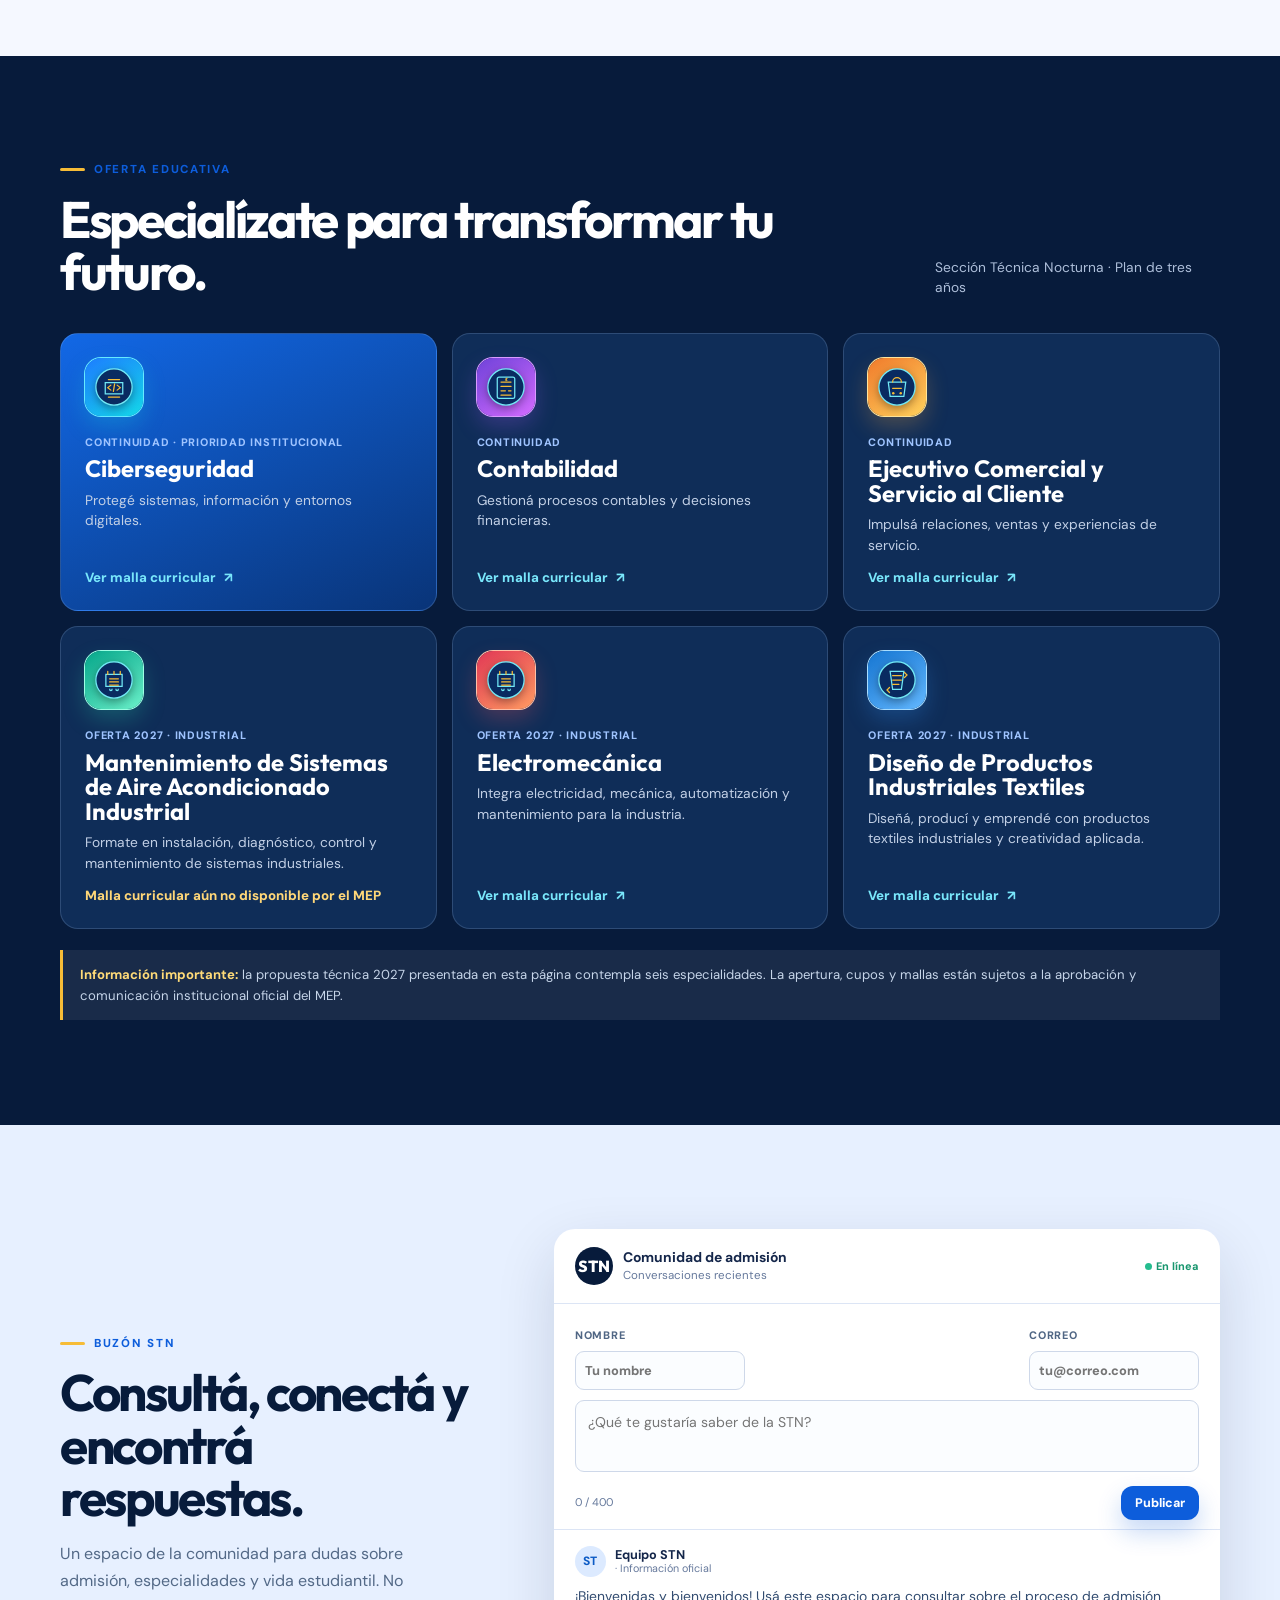
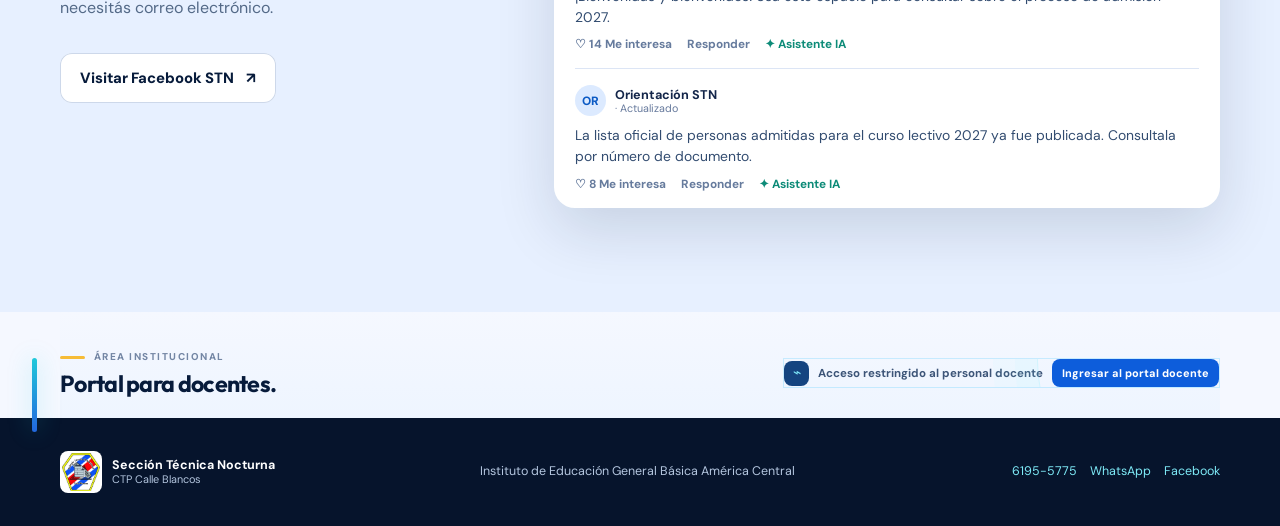
==== commit 1a2da62c: "Crear banners verticales de ultimos cupos" ====
--- a/index.html
+++ b/index.html
@@ -30,7 +30,7 @@
   <link rel="preconnect" href="https://fonts.googleapis.com">
   <link rel="preconnect" href="https://fonts.gstatic.com" crossorigin>
   <link href="https://fonts.googleapis.com/css2?family=DM+Sans:wght@400;500;600;700&family=Outfit:wght@500;600;700;800&display=swap" rel="stylesheet">
-  <link rel="stylesheet" href="styles.css?v=20261031-logo-completo-final">
+  <link rel="stylesheet" href="styles.css?v=20261111-banners">
   <link rel="stylesheet" href="portal-layout.css?v=20261014-visible-agendar">
 </head>
 <body>
@@ -52,7 +52,7 @@
     <section class="stn-featured-video section-wrap" id="video-destacado" aria-labelledby="featured-video-title">
       <div class="stn-featured-copy">
         <p class="eyebrow"><span></span> Información importante · Admisión 2027</p>
-        <h2 id="featured-video-title">Últimos cupos disponibles en la STN.</h2>
+        <h2 id="featured-video-title">Últimos cupos, decide tu futuro hoy</h2>
         <p class="stn-featured-lead">Conocé el mensaje oficial y elegí la especialidad técnica que puede impulsar tu próximo paso.</p>
         <p class="stn-featured-specialties"><b>Cupos en:</b> Ejecutivo Comercial y de Servicio al Cliente, Contabilidad, Electromecánica, Mantenimiento de Sistemas de Aire Acondicionado Industrial y Diseño de Productos Industriales Textiles.</p>
         <div class="stn-featured-actions">
@@ -66,6 +66,79 @@
           <source src="assets/especialidades-tecnicas-2027.mp4?v=20261107-destacado" type="video/mp4">
           Tu navegador no admite video HTML5.
         </video>
+      </div>
+    </section>
+
+    <section class="specialty-banners section-wrap" id="especialidades-disponibles" aria-labelledby="available-title">
+      <div class="specialty-banners-heading">
+        <div>
+          <p class="eyebrow"><span></span> Oferta técnica · Admisión 2027</p>
+          <h2 id="available-title">Últimos cupos, decide tu futuro hoy</h2>
+          <p>Elegí la especialidad que conecta con tus talentos y convertí tu próximo paso en una oportunidad real.</p>
+        </div>
+        <a class="btn btn-primary" href="prematricula.html?v=20261111-banners#public-prematricula-form">Realizá tu prematrícula <span>→</span></a>
+      </div>
+
+      <div class="specialty-banner-grid" aria-label="Especialidades técnicas con últimos cupos">
+        <article class="specialty-banner specialty-banner-accounting">
+          <div class="specialty-banner-topline">
+            <div class="specialty-banner-brand"><img src="assets/logo-stn.jpeg?v=20261111-banners" alt="Logo STN"><span>STN · CTP Calle Blancos</span></div>
+            <img class="specialty-banner-shield" src="assets/escudo-ctp.png" alt="Escudo CTP Calle Blancos">
+          </div>
+          <div class="specialty-banner-icon"><img src="assets/specialty-accounting.svg" alt=""></div>
+          <span class="specialty-banner-kicker">ÚLTIMOS CUPOS · ADMISIÓN 2027</span>
+          <h3>Contabilidad</h3>
+          <p>Convertí los números en decisiones inteligentes y oportunidades para crecer.</p>
+          <a href="prematricula.html?v=20261111-banners#public-prematricula-form">Conocé la especialidad <span>↗</span></a>
+        </article>
+
+        <article class="specialty-banner specialty-banner-commerce">
+          <div class="specialty-banner-topline">
+            <div class="specialty-banner-brand"><img src="assets/logo-stn.jpeg?v=20261111-banners" alt="Logo STN"><span>STN · CTP Calle Blancos</span></div>
+            <img class="specialty-banner-shield" src="assets/escudo-ctp.png" alt="Escudo CTP Calle Blancos">
+          </div>
+          <div class="specialty-banner-icon"><img src="assets/specialty-commerce.svg" alt=""></div>
+          <span class="specialty-banner-kicker">ÚLTIMOS CUPOS · ADMISIÓN 2027</span>
+          <h3>Ejecutivo Comercial y Servicio al Cliente</h3>
+          <p>Conectá con las personas, impulsá ventas y creá experiencias memorables.</p>
+          <a href="prematricula.html?v=20261111-banners#public-prematricula-form">Conocé la especialidad <span>↗</span></a>
+        </article>
+
+        <article class="specialty-banner specialty-banner-hvac">
+          <div class="specialty-banner-topline">
+            <div class="specialty-banner-brand"><img src="assets/logo-stn.jpeg?v=20261111-banners" alt="Logo STN"><span>STN · CTP Calle Blancos</span></div>
+            <img class="specialty-banner-shield" src="assets/escudo-ctp.png" alt="Escudo CTP Calle Blancos">
+          </div>
+          <div class="specialty-banner-icon"><img src="assets/specialty-hvac.svg" alt=""></div>
+          <span class="specialty-banner-kicker">ÚLTIMOS CUPOS · OFERTA INDUSTRIAL</span>
+          <h3>Mantenimiento de Sistemas de Aire Acondicionado Industrial</h3>
+          <p>Aprendé a diagnosticar y mantener sistemas que hacen posible la industria.</p>
+          <a href="prematricula.html?v=20261111-banners#public-prematricula-form">Conocé la especialidad <span>↗</span></a>
+        </article>
+
+        <article class="specialty-banner specialty-banner-electromechanics">
+          <div class="specialty-banner-topline">
+            <div class="specialty-banner-brand"><img src="assets/logo-stn.jpeg?v=20261111-banners" alt="Logo STN"><span>STN · CTP Calle Blancos</span></div>
+            <img class="specialty-banner-shield" src="assets/escudo-ctp.png" alt="Escudo CTP Calle Blancos">
+          </div>
+          <div class="specialty-banner-icon"><img src="assets/specialty-electromechanics.svg" alt=""></div>
+          <span class="specialty-banner-kicker">ÚLTIMOS CUPOS · OFERTA INDUSTRIAL</span>
+          <h3>Electromecánica</h3>
+          <p>Integrá electricidad, mecánica y automatización para resolver desafíos reales.</p>
+          <a href="prematricula.html?v=20261111-banners#public-prematricula-form">Conocé la especialidad <span>↗</span></a>
+        </article>
+
+        <article class="specialty-banner specialty-banner-textiles">
+          <div class="specialty-banner-topline">
+            <div class="specialty-banner-brand"><img src="assets/logo-stn.jpeg?v=20261111-banners" alt="Logo STN"><span>STN · CTP Calle Blancos</span></div>
+            <img class="specialty-banner-shield" src="assets/escudo-ctp.png" alt="Escudo CTP Calle Blancos">
+          </div>
+          <div class="specialty-banner-icon"><img src="assets/specialty-textile.svg" alt=""></div>
+          <span class="specialty-banner-kicker">ÚLTIMOS CUPOS · OFERTA INDUSTRIAL</span>
+          <h3>Diseño de Productos Industriales Textiles</h3>
+          <p>Transformá ideas en productos textiles con diseño, precisión y creatividad.</p>
+          <a href="prematricula.html?v=20261111-banners#public-prematricula-form">Conocé la especialidad <span>↗</span></a>
+        </article>
       </div>
     </section>
 
@@ -81,24 +154,6 @@
     </section>
 
     <section class="notice section-wrap"><span class="notice-icon">✦</span><p><b>Ruta de admisión activa.</b> Conocé las fechas, reservá tu espacio para examen y completá la prematrícula desde cualquier dispositivo.</p><a href="#proceso">Ver calendario →</a></section>
-
-    <section class="availability-promo section-wrap" id="especialidades-disponibles" aria-labelledby="available-title">
-  <div class="availability-promo-copy">
-    <p class="eyebrow"><span></span> Cupos disponibles · Admisión 2027</p>
-    <h2 id="available-title">Tu próximo paso empieza con una especialidad técnica.</h2>
-    <p>Elegí el área que conecta con tus talentos, registrá tu interés y preparate para construir un futuro con más oportunidades.</p>
-    <div class="availability-actions"><a class="btn btn-primary" href="prematricula.html?v=20261031-cupos-marketing#public-prematricula-form">Registrá tu interés <span>→</span></a><span class="availability-caption">Ciberseguridad ya completó su cupo.</span></div>
-  </div>
-  <div class="availability-grid" aria-label="Especialidades con cupos disponibles">
-    <article class="availability-card availability-card-cyan"><span class="availability-mark">▦</span><b>Contabilidad</b><small>Decisiones financieras y gestión.</small></article>
-    <article class="availability-card availability-card-gold"><span class="availability-mark">◇</span><b>Ejecutivo Comercial y Servicio al Cliente</b><small>Comunicación, ventas y relaciones.</small></article>
-    <article class="availability-card availability-card-violet"><span class="availability-mark">❄</span><b>Mantenimiento de Sistemas de Aire Acondicionado Industrial</b><small>Diagnóstico, instalación y control.</small></article>
-    <article class="availability-card availability-card-blue"><span class="availability-mark">⚙</span><b>Electromecánica</b><small>Electricidad, mecánica y automatización.</small></article>
-    <article class="availability-card availability-card-green"><span class="availability-mark">✦</span><b>Diseño de Productos Industriales Textiles</b><small>Diseño, producción y creatividad aplicada.</small></article>
-  </div>
-</section>
-
-
 
     <section class="admitted-section section-wrap" id="admitidos" aria-labelledby="admitted-title">
       <div class="admitted-intro">
--- a/styles.css
+++ b/styles.css
@@ -491,3 +491,32 @@
 
 /* Video destacado de información importante */
 .stn-featured-video{display:grid;grid-template-columns:.82fr 1.18fr;gap:28px;align-items:stretch;margin:30px auto 58px;padding:30px;border:1px solid rgba(126,224,235,.45);border-radius:26px;background:radial-gradient(circle at 8% 0%,rgba(27,211,224,.2),transparent 35%),linear-gradient(135deg,#061b3c 0%,#0a3b73 58%,#075c79 100%);box-shadow:0 22px 55px rgba(7,27,59,.22);overflow:hidden;position:relative}.stn-featured-video:after{content:"";position:absolute;inset:auto -100px -150px auto;width:330px;height:330px;border-radius:50%;background:rgba(246,188,55,.14);filter:blur(2px);pointer-events:none}.stn-featured-copy,.stn-featured-player{position:relative;z-index:1}.stn-featured-copy{display:flex;flex-direction:column;justify-content:center}.stn-featured-copy .eyebrow{color:#8de8ee}.stn-featured-copy h2{max-width:520px;color:#fff;font-size:clamp(2rem,3.5vw,3.25rem);letter-spacing:-.045em}.stn-featured-lead{max-width:520px;margin:16px 0 12px;color:#d4e7fb;font-size:1rem;line-height:1.6}.stn-featured-specialties{max-width:570px;margin:0;color:#effaff;font-size:.9rem;line-height:1.6}.stn-featured-specialties b{color:#f8d36d}.stn-featured-actions{display:flex;align-items:center;flex-wrap:wrap;gap:14px;margin-top:23px}.stn-featured-url{max-width:100%;color:#9bf7ef;font-size:.72rem;font-weight:800;line-height:1.35;overflow-wrap:anywhere;text-decoration:underline;text-decoration-thickness:1px;text-underline-offset:3px}.stn-featured-player{display:flex;flex-direction:column;justify-content:center;gap:10px;min-width:0}.stn-featured-player video{display:block;width:100%;aspect-ratio:16/9;object-fit:cover;border:1px solid rgba(255,255,255,.23);border-radius:18px;background:#03152f;box-shadow:0 18px 38px rgba(0,8,29,.3)}.stn-featured-badge{align-self:flex-start;padding:8px 12px;border:1px solid rgba(255,255,255,.2);border-radius:999px;background:rgba(3,19,48,.65);color:#fff;font-size:.68rem;font-weight:900;letter-spacing:.08em}.stn-featured-badge span{color:#f6d36b;margin-right:4px}@media(max-width:850px){.stn-featured-video{grid-template-columns:1fr;padding:23px;margin-top:20px}.stn-featured-player{order:-1}.stn-featured-copy h2{max-width:650px}}@media(max-width:540px){.stn-featured-video{gap:19px;padding:18px;border-radius:19px;margin-bottom:43px}.stn-featured-actions{align-items:stretch;flex-direction:column;gap:10px}.stn-featured-actions .btn{width:100%}.stn-featured-url{font-size:.68rem}}
+.specialty-banners{margin:8px auto 78px;padding:32px 0 0}
+.specialty-banners-heading{display:flex;align-items:end;justify-content:space-between;gap:28px;margin-bottom:24px}
+.specialty-banners-heading h2{max-width:760px;font-size:clamp(2rem,4vw,3.45rem);letter-spacing:-.05em}
+.specialty-banners-heading>div>p:not(.eyebrow){max-width:650px;margin:15px 0 0;color:#58708e;line-height:1.6}
+.specialty-banners-heading .btn{flex:0 0 auto}
+.specialty-banner-grid{display:grid;grid-template-columns:repeat(3,minmax(0,1fr));gap:16px}
+.specialty-banner{position:relative;display:flex;flex-direction:column;min-height:430px;padding:18px 18px 19px;border:1px solid rgba(146,211,255,.22);border-radius:19px;overflow:hidden;background-color:#0b2b59;background-image:linear-gradient(180deg,rgba(12,74,142,.8),rgba(7,26,60,.98)),repeating-linear-gradient(132deg,transparent 0 19px,rgba(73,197,255,.11) 20px 21px,transparent 22px 44px),radial-gradient(circle at 87% 11%,rgba(59,199,255,.27),transparent 27%);box-shadow:0 16px 30px rgba(7,27,59,.2);isolation:isolate;transition:transform .22s ease,box-shadow .22s ease,border-color .22s ease}
+.specialty-banner:before{content:"";position:absolute;inset:94px 0 auto;height:1px;background:linear-gradient(90deg,transparent,rgba(246,188,55,.95),transparent);box-shadow:0 105px 0 rgba(246,188,55,.22);opacity:.85;z-index:-1}
+.specialty-banner:after{content:"";position:absolute;right:-68px;bottom:-86px;width:210px;height:210px;border:1px solid rgba(41,210,255,.35);border-radius:50%;box-shadow:0 0 0 12px rgba(41,210,255,.05),0 0 0 31px rgba(41,210,255,.035);z-index:-1}
+.specialty-banner:hover{transform:translateY(-5px);border-color:rgba(114,232,245,.72);box-shadow:0 23px 45px rgba(7,27,59,.3)}
+.specialty-banner-topline{display:flex;align-items:center;justify-content:space-between;gap:10px;min-height:42px}
+.specialty-banner-brand{display:flex;align-items:center;gap:7px;min-width:0;color:#a9d9ff;font-size:.55rem;font-weight:800;letter-spacing:.06em;text-transform:uppercase}
+.specialty-banner-brand img{width:34px;height:34px;flex:0 0 34px;border:1px solid rgba(246,188,55,.68);border-radius:50%;object-fit:cover;background:#071b3b}
+.specialty-banner-brand span{white-space:nowrap;overflow:hidden;text-overflow:ellipsis}
+.specialty-banner-shield{width:32px;height:36px;flex:0 0 32px;object-fit:contain;filter:drop-shadow(0 3px 5px rgba(0,0,0,.3))}
+.specialty-banner-icon{display:grid;place-items:center;width:58px;height:58px;margin:27px 0 17px;padding:7px;border:1px solid rgba(255,255,255,.22);border-radius:16px;background:linear-gradient(145deg,#1473d6,#29d5e6);box-shadow:0 8px 18px rgba(13,93,219,.25)}
+.specialty-banner-icon img{display:block;width:100%;height:100%;object-fit:contain;filter:drop-shadow(0 3px 4px rgba(0,0,0,.34))}
+.specialty-banner-kicker{color:#a5d9ff;font-size:.61rem;font-weight:900;letter-spacing:.1em;line-height:1.35}
+.specialty-banner h3{max-width:100%;margin:7px 0 10px;color:#fff;font:800 clamp(1.18rem,2vw,1.58rem)/1.04 Outfit,sans-serif;letter-spacing:-.035em}
+.specialty-banner p{max-width:31ch;margin:0;color:#c7dcf2;font-size:.82rem;line-height:1.5}
+.specialty-banner a{display:inline-flex;align-items:center;gap:7px;margin-top:auto;padding-top:22px;color:#72e8f5;text-decoration:none;font-size:.74rem;font-weight:900}
+.specialty-banner a span{font-size:1rem}
+.specialty-banner-accounting .specialty-banner-icon{background:linear-gradient(145deg,#1d7cff,#14d8e8);box-shadow:0 0 0 1px #66eaff,0 10px 22px rgba(20,216,232,.25)}
+.specialty-banner-commerce .specialty-banner-icon{background:linear-gradient(145deg,#6f42d9,#d56bff);box-shadow:0 0 0 1px #d99aff,0 10px 22px rgba(170,92,255,.25)}
+.specialty-banner-hvac .specialty-banner-icon{background:linear-gradient(145deg,#f07a2b,#ffd15c);box-shadow:0 0 0 1px #ffe49a,0 10px 22px rgba(255,171,58,.25)}
+.specialty-banner-electromechanics .specialty-banner-icon{background:linear-gradient(145deg,#e13855,#ff9b62);box-shadow:0 0 0 1px #ffc0a7,0 10px 22px rgba(255,88,94,.25)}
+.specialty-banner-textiles .specialty-banner-icon{background:linear-gradient(145deg,#05a68a,#6bf0c9);box-shadow:0 0 0 1px #9dffe4,0 10px 22px rgba(45,215,170,.25)}
+@media(max-width:980px){.specialty-banner-grid{grid-template-columns:repeat(2,minmax(0,1fr))}.specialty-banners-heading{align-items:flex-start;flex-direction:column}.specialty-banners-heading .btn{margin-top:-5px}}
+@media(max-width:560px){.specialty-banners{padding-top:13px;margin-bottom:58px}.specialty-banner-grid{grid-template-columns:1fr}.specialty-banner{min-height:405px;padding:17px}.specialty-banners-heading h2{font-size:2.15rem}.specialty-banners-heading>div>p:not(.eyebrow){font-size:.92rem}.specialty-banners-heading .btn{width:100%;margin-top:0}.specialty-banner-brand span{font-size:.5rem}}
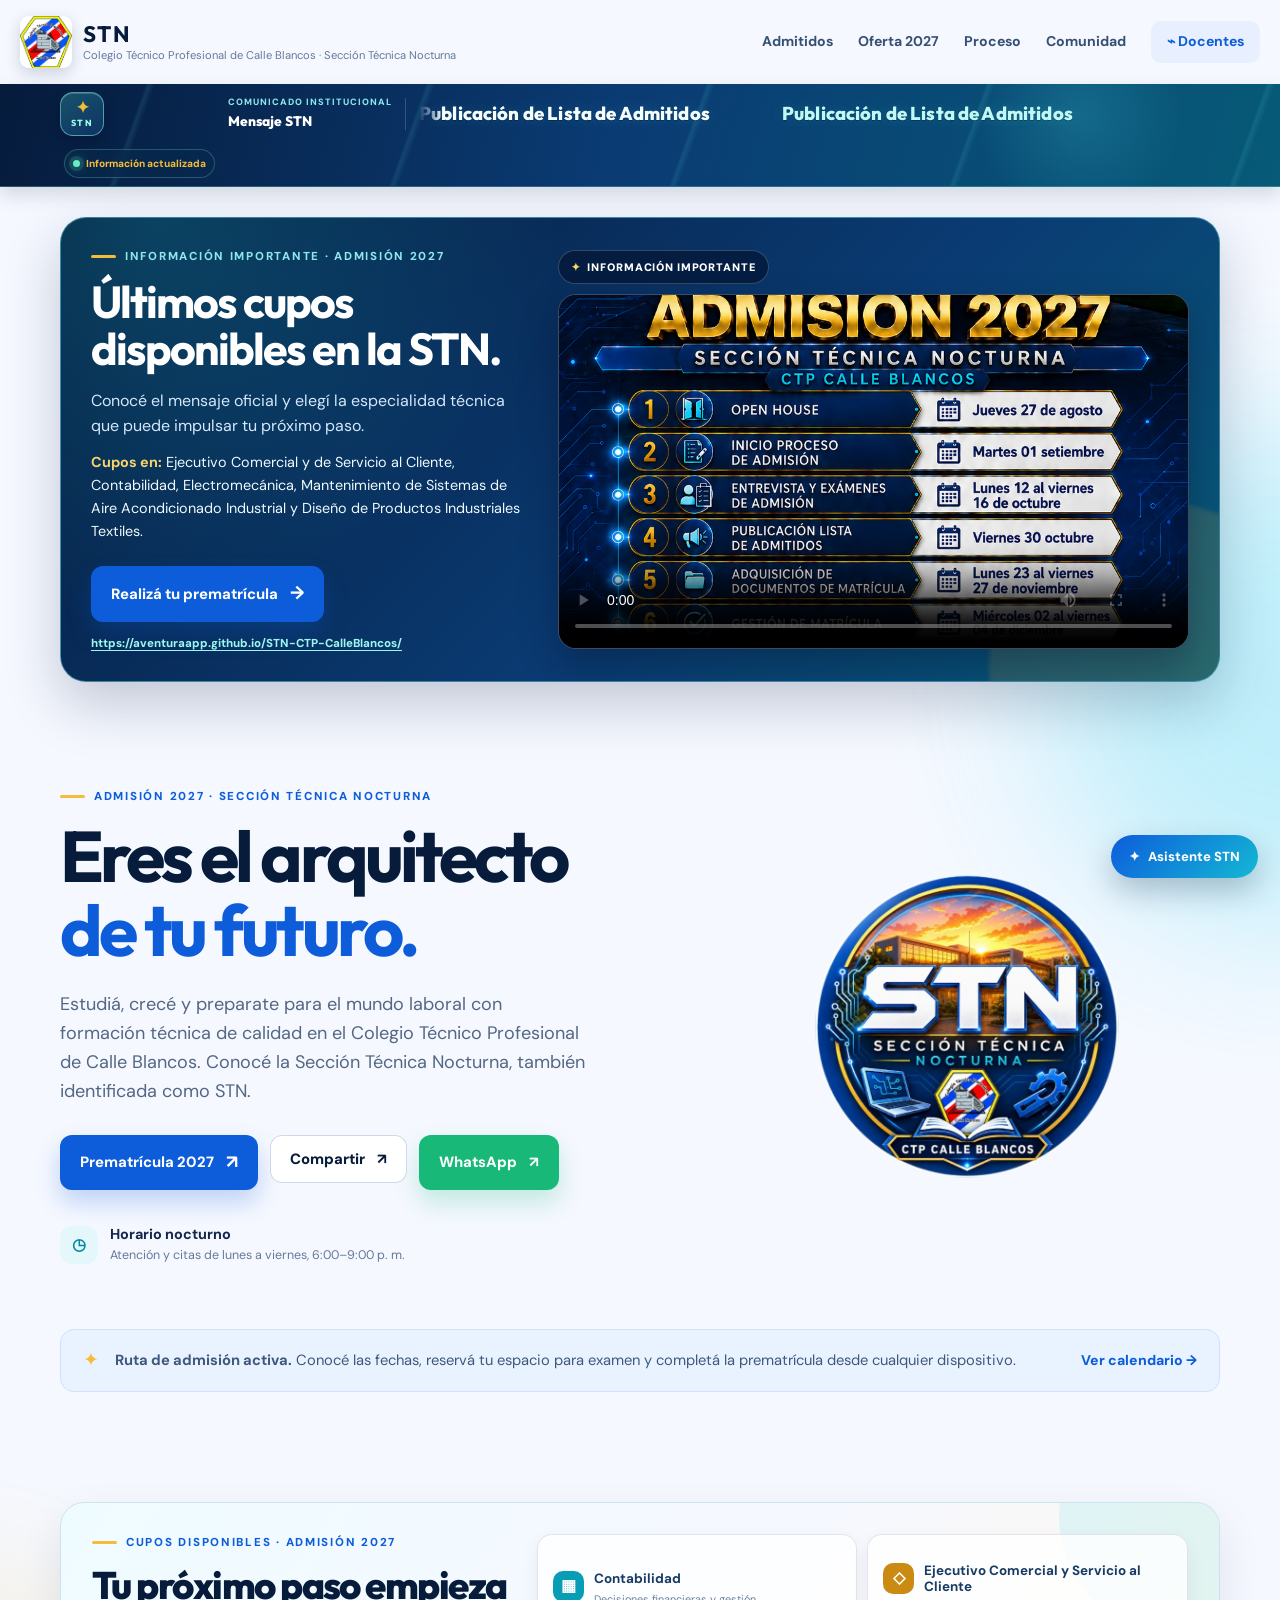
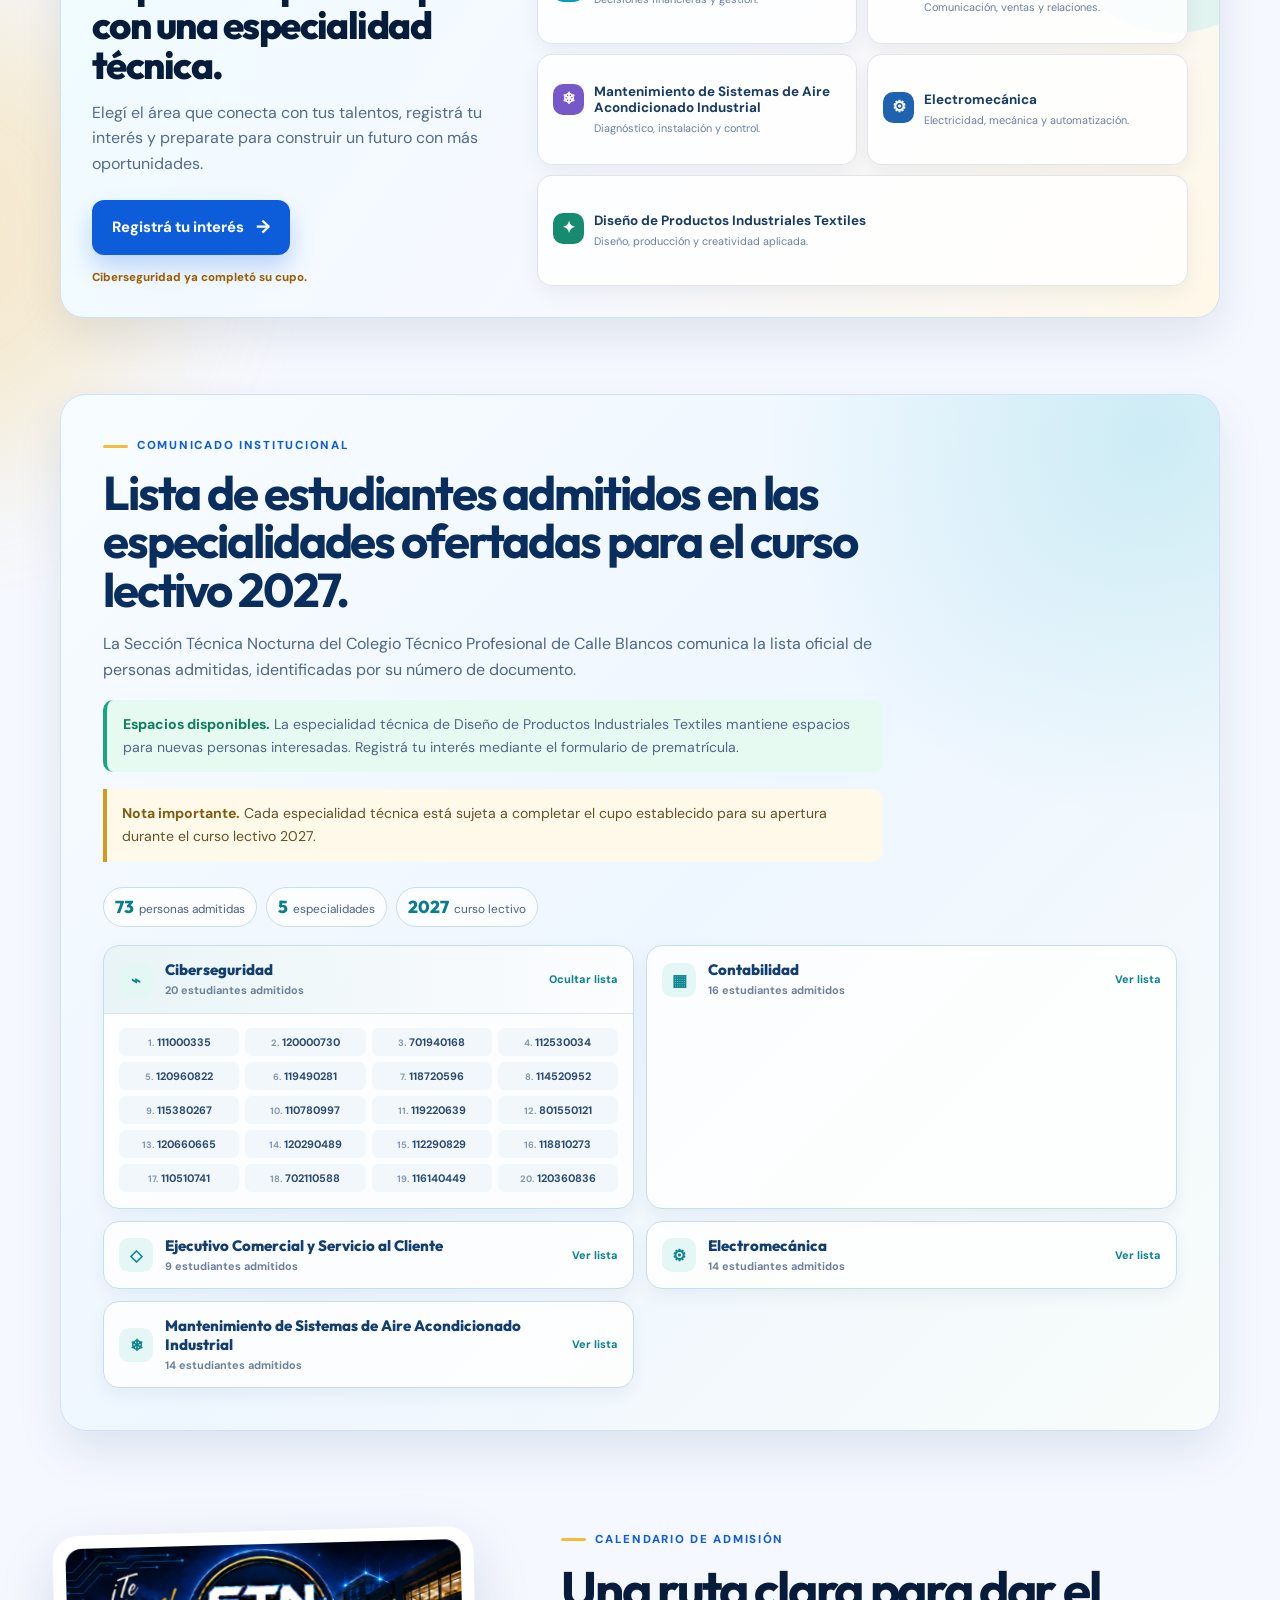
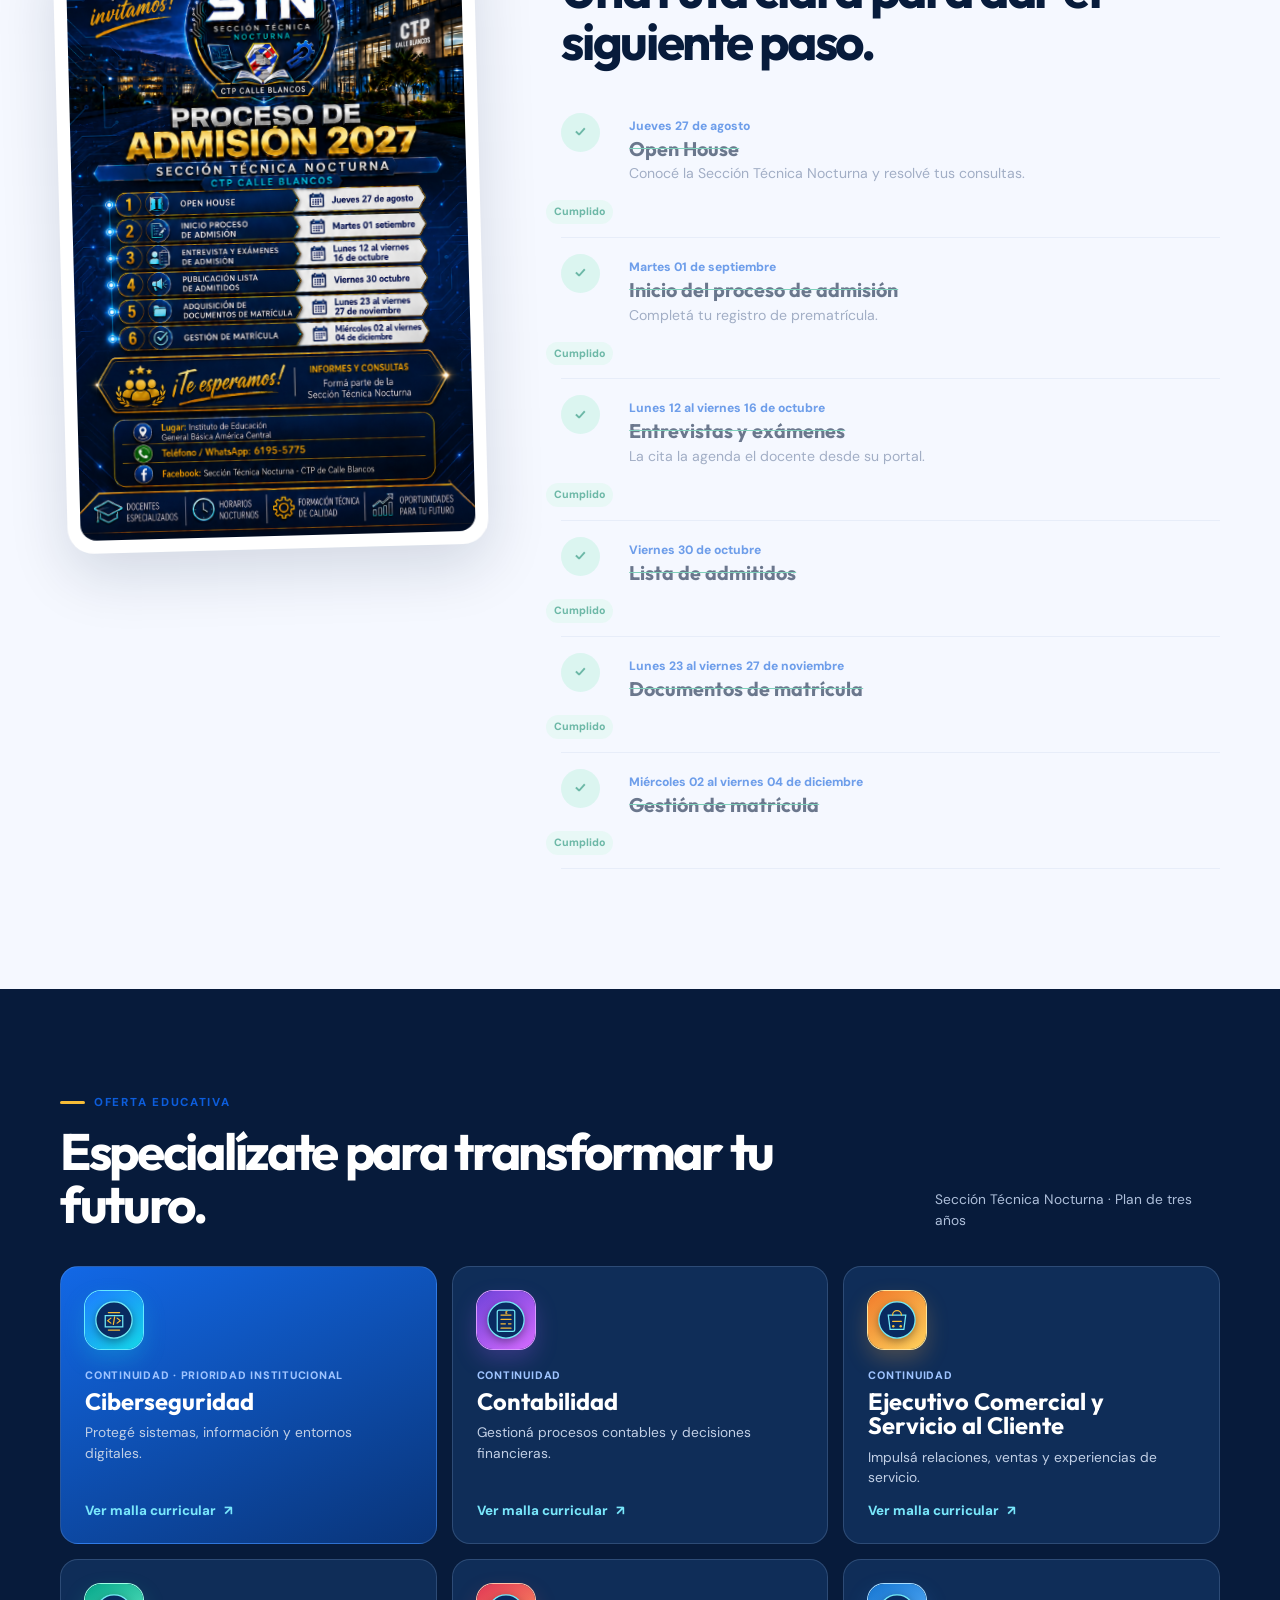
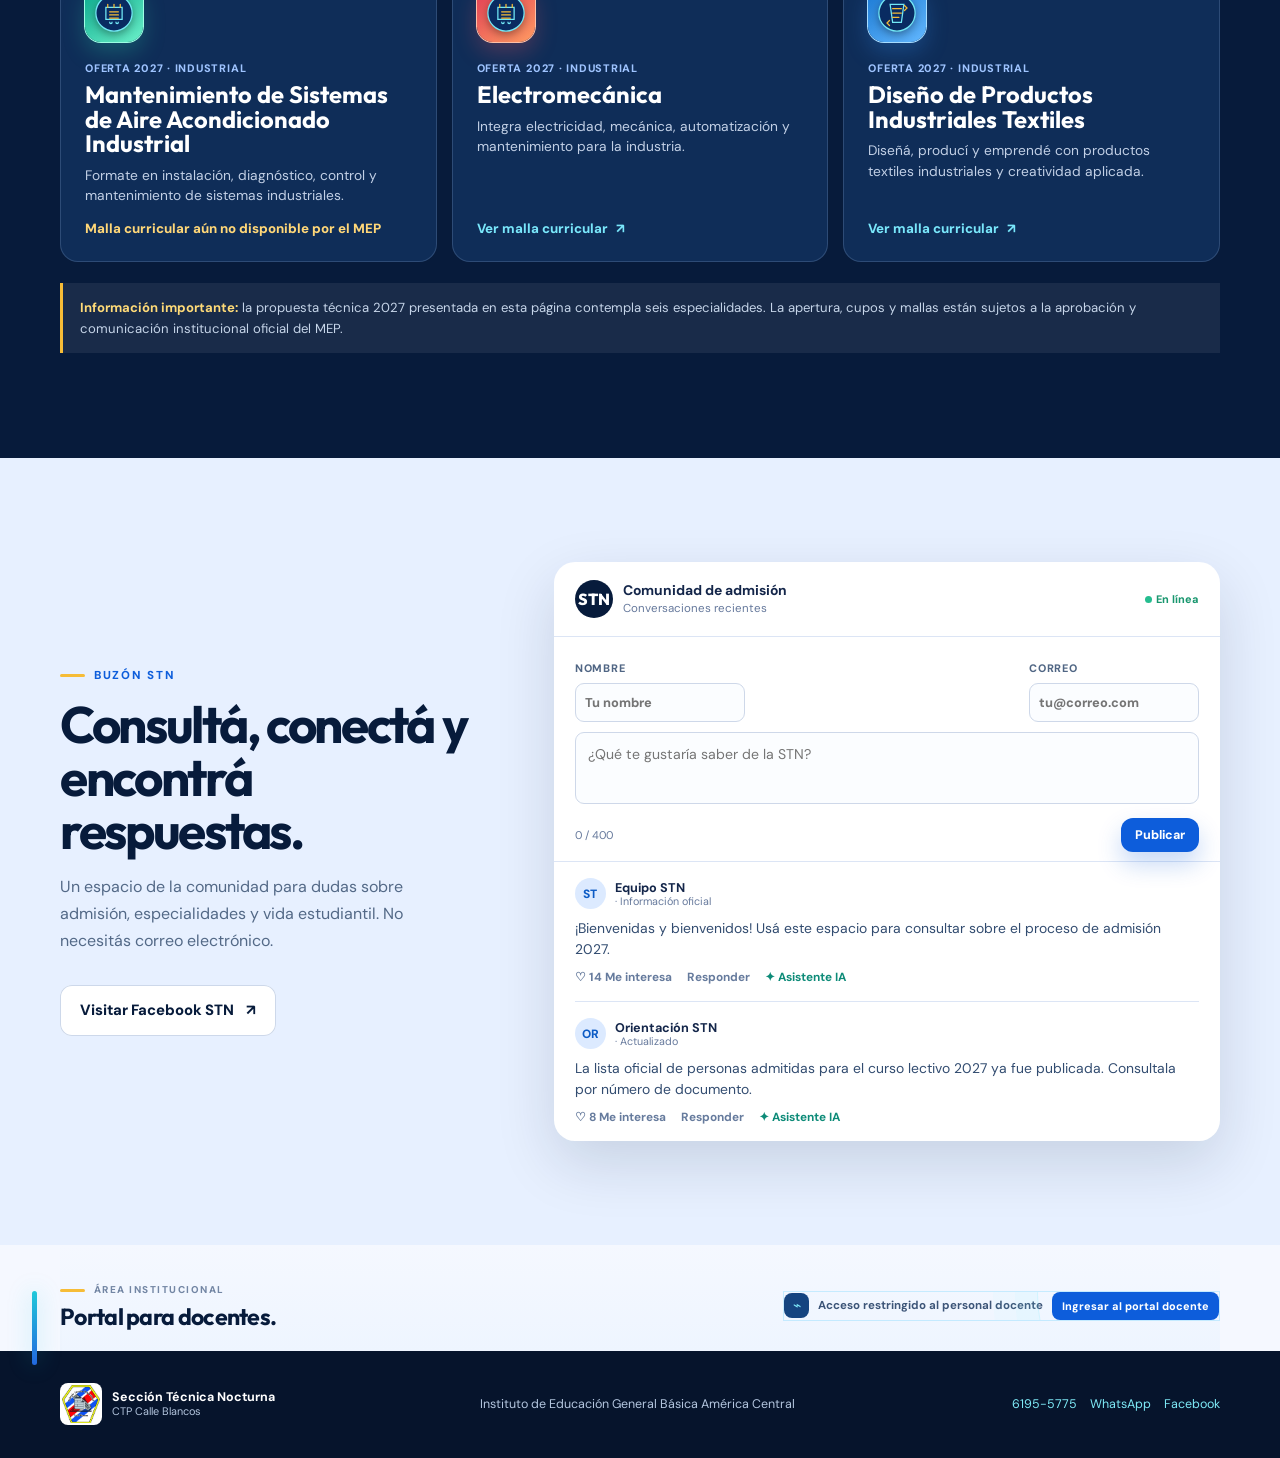
==== commit 4a84fab5: "Revert "Crear banners verticales de ultimos cupos" This reverts commit 1a2da62c7b06bf6d24605cdc96311" ====
--- a/index.html
+++ b/index.html
@@ -30,7 +30,7 @@
   <link rel="preconnect" href="https://fonts.googleapis.com">
   <link rel="preconnect" href="https://fonts.gstatic.com" crossorigin>
   <link href="https://fonts.googleapis.com/css2?family=DM+Sans:wght@400;500;600;700&family=Outfit:wght@500;600;700;800&display=swap" rel="stylesheet">
-  <link rel="stylesheet" href="styles.css?v=20261111-banners">
+  <link rel="stylesheet" href="styles.css?v=20261031-logo-completo-final">
   <link rel="stylesheet" href="portal-layout.css?v=20261014-visible-agendar">
 </head>
 <body>
@@ -52,7 +52,7 @@
     <section class="stn-featured-video section-wrap" id="video-destacado" aria-labelledby="featured-video-title">
       <div class="stn-featured-copy">
         <p class="eyebrow"><span></span> Información importante · Admisión 2027</p>
-        <h2 id="featured-video-title">Últimos cupos, decide tu futuro hoy</h2>
+        <h2 id="featured-video-title">Últimos cupos disponibles en la STN.</h2>
         <p class="stn-featured-lead">Conocé el mensaje oficial y elegí la especialidad técnica que puede impulsar tu próximo paso.</p>
         <p class="stn-featured-specialties"><b>Cupos en:</b> Ejecutivo Comercial y de Servicio al Cliente, Contabilidad, Electromecánica, Mantenimiento de Sistemas de Aire Acondicionado Industrial y Diseño de Productos Industriales Textiles.</p>
         <div class="stn-featured-actions">
@@ -69,79 +69,6 @@
       </div>
     </section>
 
-    <section class="specialty-banners section-wrap" id="especialidades-disponibles" aria-labelledby="available-title">
-      <div class="specialty-banners-heading">
-        <div>
-          <p class="eyebrow"><span></span> Oferta técnica · Admisión 2027</p>
-          <h2 id="available-title">Últimos cupos, decide tu futuro hoy</h2>
-          <p>Elegí la especialidad que conecta con tus talentos y convertí tu próximo paso en una oportunidad real.</p>
-        </div>
-        <a class="btn btn-primary" href="prematricula.html?v=20261111-banners#public-prematricula-form">Realizá tu prematrícula <span>→</span></a>
-      </div>
-
-      <div class="specialty-banner-grid" aria-label="Especialidades técnicas con últimos cupos">
-        <article class="specialty-banner specialty-banner-accounting">
-          <div class="specialty-banner-topline">
-            <div class="specialty-banner-brand"><img src="assets/logo-stn.jpeg?v=20261111-banners" alt="Logo STN"><span>STN · CTP Calle Blancos</span></div>
-            <img class="specialty-banner-shield" src="assets/escudo-ctp.png" alt="Escudo CTP Calle Blancos">
-          </div>
-          <div class="specialty-banner-icon"><img src="assets/specialty-accounting.svg" alt=""></div>
-          <span class="specialty-banner-kicker">ÚLTIMOS CUPOS · ADMISIÓN 2027</span>
-          <h3>Contabilidad</h3>
-          <p>Convertí los números en decisiones inteligentes y oportunidades para crecer.</p>
-          <a href="prematricula.html?v=20261111-banners#public-prematricula-form">Conocé la especialidad <span>↗</span></a>
-        </article>
-
-        <article class="specialty-banner specialty-banner-commerce">
-          <div class="specialty-banner-topline">
-            <div class="specialty-banner-brand"><img src="assets/logo-stn.jpeg?v=20261111-banners" alt="Logo STN"><span>STN · CTP Calle Blancos</span></div>
-            <img class="specialty-banner-shield" src="assets/escudo-ctp.png" alt="Escudo CTP Calle Blancos">
-          </div>
-          <div class="specialty-banner-icon"><img src="assets/specialty-commerce.svg" alt=""></div>
-          <span class="specialty-banner-kicker">ÚLTIMOS CUPOS · ADMISIÓN 2027</span>
-          <h3>Ejecutivo Comercial y Servicio al Cliente</h3>
-          <p>Conectá con las personas, impulsá ventas y creá experiencias memorables.</p>
-          <a href="prematricula.html?v=20261111-banners#public-prematricula-form">Conocé la especialidad <span>↗</span></a>
-        </article>
-
-        <article class="specialty-banner specialty-banner-hvac">
-          <div class="specialty-banner-topline">
-            <div class="specialty-banner-brand"><img src="assets/logo-stn.jpeg?v=20261111-banners" alt="Logo STN"><span>STN · CTP Calle Blancos</span></div>
-            <img class="specialty-banner-shield" src="assets/escudo-ctp.png" alt="Escudo CTP Calle Blancos">
-          </div>
-          <div class="specialty-banner-icon"><img src="assets/specialty-hvac.svg" alt=""></div>
-          <span class="specialty-banner-kicker">ÚLTIMOS CUPOS · OFERTA INDUSTRIAL</span>
-          <h3>Mantenimiento de Sistemas de Aire Acondicionado Industrial</h3>
-          <p>Aprendé a diagnosticar y mantener sistemas que hacen posible la industria.</p>
-          <a href="prematricula.html?v=20261111-banners#public-prematricula-form">Conocé la especialidad <span>↗</span></a>
-        </article>
-
-        <article class="specialty-banner specialty-banner-electromechanics">
-          <div class="specialty-banner-topline">
-            <div class="specialty-banner-brand"><img src="assets/logo-stn.jpeg?v=20261111-banners" alt="Logo STN"><span>STN · CTP Calle Blancos</span></div>
-            <img class="specialty-banner-shield" src="assets/escudo-ctp.png" alt="Escudo CTP Calle Blancos">
-          </div>
-          <div class="specialty-banner-icon"><img src="assets/specialty-electromechanics.svg" alt=""></div>
-          <span class="specialty-banner-kicker">ÚLTIMOS CUPOS · OFERTA INDUSTRIAL</span>
-          <h3>Electromecánica</h3>
-          <p>Integrá electricidad, mecánica y automatización para resolver desafíos reales.</p>
-          <a href="prematricula.html?v=20261111-banners#public-prematricula-form">Conocé la especialidad <span>↗</span></a>
-        </article>
-
-        <article class="specialty-banner specialty-banner-textiles">
-          <div class="specialty-banner-topline">
-            <div class="specialty-banner-brand"><img src="assets/logo-stn.jpeg?v=20261111-banners" alt="Logo STN"><span>STN · CTP Calle Blancos</span></div>
-            <img class="specialty-banner-shield" src="assets/escudo-ctp.png" alt="Escudo CTP Calle Blancos">
-          </div>
-          <div class="specialty-banner-icon"><img src="assets/specialty-textile.svg" alt=""></div>
-          <span class="specialty-banner-kicker">ÚLTIMOS CUPOS · OFERTA INDUSTRIAL</span>
-          <h3>Diseño de Productos Industriales Textiles</h3>
-          <p>Transformá ideas en productos textiles con diseño, precisión y creatividad.</p>
-          <a href="prematricula.html?v=20261111-banners#public-prematricula-form">Conocé la especialidad <span>↗</span></a>
-        </article>
-      </div>
-    </section>
-
     <section class="hero section-wrap">
       <div class="hero-copy">
         <p class="eyebrow"><span></span> Admisión 2027 · Sección Técnica Nocturna</p>
@@ -154,6 +81,24 @@
     </section>
 
     <section class="notice section-wrap"><span class="notice-icon">✦</span><p><b>Ruta de admisión activa.</b> Conocé las fechas, reservá tu espacio para examen y completá la prematrícula desde cualquier dispositivo.</p><a href="#proceso">Ver calendario →</a></section>
+
+    <section class="availability-promo section-wrap" id="especialidades-disponibles" aria-labelledby="available-title">
+  <div class="availability-promo-copy">
+    <p class="eyebrow"><span></span> Cupos disponibles · Admisión 2027</p>
+    <h2 id="available-title">Tu próximo paso empieza con una especialidad técnica.</h2>
+    <p>Elegí el área que conecta con tus talentos, registrá tu interés y preparate para construir un futuro con más oportunidades.</p>
+    <div class="availability-actions"><a class="btn btn-primary" href="prematricula.html?v=20261031-cupos-marketing#public-prematricula-form">Registrá tu interés <span>→</span></a><span class="availability-caption">Ciberseguridad ya completó su cupo.</span></div>
+  </div>
+  <div class="availability-grid" aria-label="Especialidades con cupos disponibles">
+    <article class="availability-card availability-card-cyan"><span class="availability-mark">▦</span><b>Contabilidad</b><small>Decisiones financieras y gestión.</small></article>
+    <article class="availability-card availability-card-gold"><span class="availability-mark">◇</span><b>Ejecutivo Comercial y Servicio al Cliente</b><small>Comunicación, ventas y relaciones.</small></article>
+    <article class="availability-card availability-card-violet"><span class="availability-mark">❄</span><b>Mantenimiento de Sistemas de Aire Acondicionado Industrial</b><small>Diagnóstico, instalación y control.</small></article>
+    <article class="availability-card availability-card-blue"><span class="availability-mark">⚙</span><b>Electromecánica</b><small>Electricidad, mecánica y automatización.</small></article>
+    <article class="availability-card availability-card-green"><span class="availability-mark">✦</span><b>Diseño de Productos Industriales Textiles</b><small>Diseño, producción y creatividad aplicada.</small></article>
+  </div>
+</section>
+
+
 
     <section class="admitted-section section-wrap" id="admitidos" aria-labelledby="admitted-title">
       <div class="admitted-intro">
--- a/styles.css
+++ b/styles.css
@@ -491,32 +491,3 @@
 
 /* Video destacado de información importante */
 .stn-featured-video{display:grid;grid-template-columns:.82fr 1.18fr;gap:28px;align-items:stretch;margin:30px auto 58px;padding:30px;border:1px solid rgba(126,224,235,.45);border-radius:26px;background:radial-gradient(circle at 8% 0%,rgba(27,211,224,.2),transparent 35%),linear-gradient(135deg,#061b3c 0%,#0a3b73 58%,#075c79 100%);box-shadow:0 22px 55px rgba(7,27,59,.22);overflow:hidden;position:relative}.stn-featured-video:after{content:"";position:absolute;inset:auto -100px -150px auto;width:330px;height:330px;border-radius:50%;background:rgba(246,188,55,.14);filter:blur(2px);pointer-events:none}.stn-featured-copy,.stn-featured-player{position:relative;z-index:1}.stn-featured-copy{display:flex;flex-direction:column;justify-content:center}.stn-featured-copy .eyebrow{color:#8de8ee}.stn-featured-copy h2{max-width:520px;color:#fff;font-size:clamp(2rem,3.5vw,3.25rem);letter-spacing:-.045em}.stn-featured-lead{max-width:520px;margin:16px 0 12px;color:#d4e7fb;font-size:1rem;line-height:1.6}.stn-featured-specialties{max-width:570px;margin:0;color:#effaff;font-size:.9rem;line-height:1.6}.stn-featured-specialties b{color:#f8d36d}.stn-featured-actions{display:flex;align-items:center;flex-wrap:wrap;gap:14px;margin-top:23px}.stn-featured-url{max-width:100%;color:#9bf7ef;font-size:.72rem;font-weight:800;line-height:1.35;overflow-wrap:anywhere;text-decoration:underline;text-decoration-thickness:1px;text-underline-offset:3px}.stn-featured-player{display:flex;flex-direction:column;justify-content:center;gap:10px;min-width:0}.stn-featured-player video{display:block;width:100%;aspect-ratio:16/9;object-fit:cover;border:1px solid rgba(255,255,255,.23);border-radius:18px;background:#03152f;box-shadow:0 18px 38px rgba(0,8,29,.3)}.stn-featured-badge{align-self:flex-start;padding:8px 12px;border:1px solid rgba(255,255,255,.2);border-radius:999px;background:rgba(3,19,48,.65);color:#fff;font-size:.68rem;font-weight:900;letter-spacing:.08em}.stn-featured-badge span{color:#f6d36b;margin-right:4px}@media(max-width:850px){.stn-featured-video{grid-template-columns:1fr;padding:23px;margin-top:20px}.stn-featured-player{order:-1}.stn-featured-copy h2{max-width:650px}}@media(max-width:540px){.stn-featured-video{gap:19px;padding:18px;border-radius:19px;margin-bottom:43px}.stn-featured-actions{align-items:stretch;flex-direction:column;gap:10px}.stn-featured-actions .btn{width:100%}.stn-featured-url{font-size:.68rem}}
-.specialty-banners{margin:8px auto 78px;padding:32px 0 0}
-.specialty-banners-heading{display:flex;align-items:end;justify-content:space-between;gap:28px;margin-bottom:24px}
-.specialty-banners-heading h2{max-width:760px;font-size:clamp(2rem,4vw,3.45rem);letter-spacing:-.05em}
-.specialty-banners-heading>div>p:not(.eyebrow){max-width:650px;margin:15px 0 0;color:#58708e;line-height:1.6}
-.specialty-banners-heading .btn{flex:0 0 auto}
-.specialty-banner-grid{display:grid;grid-template-columns:repeat(3,minmax(0,1fr));gap:16px}
-.specialty-banner{position:relative;display:flex;flex-direction:column;min-height:430px;padding:18px 18px 19px;border:1px solid rgba(146,211,255,.22);border-radius:19px;overflow:hidden;background-color:#0b2b59;background-image:linear-gradient(180deg,rgba(12,74,142,.8),rgba(7,26,60,.98)),repeating-linear-gradient(132deg,transparent 0 19px,rgba(73,197,255,.11) 20px 21px,transparent 22px 44px),radial-gradient(circle at 87% 11%,rgba(59,199,255,.27),transparent 27%);box-shadow:0 16px 30px rgba(7,27,59,.2);isolation:isolate;transition:transform .22s ease,box-shadow .22s ease,border-color .22s ease}
-.specialty-banner:before{content:"";position:absolute;inset:94px 0 auto;height:1px;background:linear-gradient(90deg,transparent,rgba(246,188,55,.95),transparent);box-shadow:0 105px 0 rgba(246,188,55,.22);opacity:.85;z-index:-1}
-.specialty-banner:after{content:"";position:absolute;right:-68px;bottom:-86px;width:210px;height:210px;border:1px solid rgba(41,210,255,.35);border-radius:50%;box-shadow:0 0 0 12px rgba(41,210,255,.05),0 0 0 31px rgba(41,210,255,.035);z-index:-1}
-.specialty-banner:hover{transform:translateY(-5px);border-color:rgba(114,232,245,.72);box-shadow:0 23px 45px rgba(7,27,59,.3)}
-.specialty-banner-topline{display:flex;align-items:center;justify-content:space-between;gap:10px;min-height:42px}
-.specialty-banner-brand{display:flex;align-items:center;gap:7px;min-width:0;color:#a9d9ff;font-size:.55rem;font-weight:800;letter-spacing:.06em;text-transform:uppercase}
-.specialty-banner-brand img{width:34px;height:34px;flex:0 0 34px;border:1px solid rgba(246,188,55,.68);border-radius:50%;object-fit:cover;background:#071b3b}
-.specialty-banner-brand span{white-space:nowrap;overflow:hidden;text-overflow:ellipsis}
-.specialty-banner-shield{width:32px;height:36px;flex:0 0 32px;object-fit:contain;filter:drop-shadow(0 3px 5px rgba(0,0,0,.3))}
-.specialty-banner-icon{display:grid;place-items:center;width:58px;height:58px;margin:27px 0 17px;padding:7px;border:1px solid rgba(255,255,255,.22);border-radius:16px;background:linear-gradient(145deg,#1473d6,#29d5e6);box-shadow:0 8px 18px rgba(13,93,219,.25)}
-.specialty-banner-icon img{display:block;width:100%;height:100%;object-fit:contain;filter:drop-shadow(0 3px 4px rgba(0,0,0,.34))}
-.specialty-banner-kicker{color:#a5d9ff;font-size:.61rem;font-weight:900;letter-spacing:.1em;line-height:1.35}
-.specialty-banner h3{max-width:100%;margin:7px 0 10px;color:#fff;font:800 clamp(1.18rem,2vw,1.58rem)/1.04 Outfit,sans-serif;letter-spacing:-.035em}
-.specialty-banner p{max-width:31ch;margin:0;color:#c7dcf2;font-size:.82rem;line-height:1.5}
-.specialty-banner a{display:inline-flex;align-items:center;gap:7px;margin-top:auto;padding-top:22px;color:#72e8f5;text-decoration:none;font-size:.74rem;font-weight:900}
-.specialty-banner a span{font-size:1rem}
-.specialty-banner-accounting .specialty-banner-icon{background:linear-gradient(145deg,#1d7cff,#14d8e8);box-shadow:0 0 0 1px #66eaff,0 10px 22px rgba(20,216,232,.25)}
-.specialty-banner-commerce .specialty-banner-icon{background:linear-gradient(145deg,#6f42d9,#d56bff);box-shadow:0 0 0 1px #d99aff,0 10px 22px rgba(170,92,255,.25)}
-.specialty-banner-hvac .specialty-banner-icon{background:linear-gradient(145deg,#f07a2b,#ffd15c);box-shadow:0 0 0 1px #ffe49a,0 10px 22px rgba(255,171,58,.25)}
-.specialty-banner-electromechanics .specialty-banner-icon{background:linear-gradient(145deg,#e13855,#ff9b62);box-shadow:0 0 0 1px #ffc0a7,0 10px 22px rgba(255,88,94,.25)}
-.specialty-banner-textiles .specialty-banner-icon{background:linear-gradient(145deg,#05a68a,#6bf0c9);box-shadow:0 0 0 1px #9dffe4,0 10px 22px rgba(45,215,170,.25)}
-@media(max-width:980px){.specialty-banner-grid{grid-template-columns:repeat(2,minmax(0,1fr))}.specialty-banners-heading{align-items:flex-start;flex-direction:column}.specialty-banners-heading .btn{margin-top:-5px}}
-@media(max-width:560px){.specialty-banners{padding-top:13px;margin-bottom:58px}.specialty-banner-grid{grid-template-columns:1fr}.specialty-banner{min-height:405px;padding:17px}.specialty-banners-heading h2{font-size:2.15rem}.specialty-banners-heading>div>p:not(.eyebrow){font-size:.92rem}.specialty-banners-heading .btn{width:100%;margin-top:0}.specialty-banner-brand span{font-size:.5rem}}
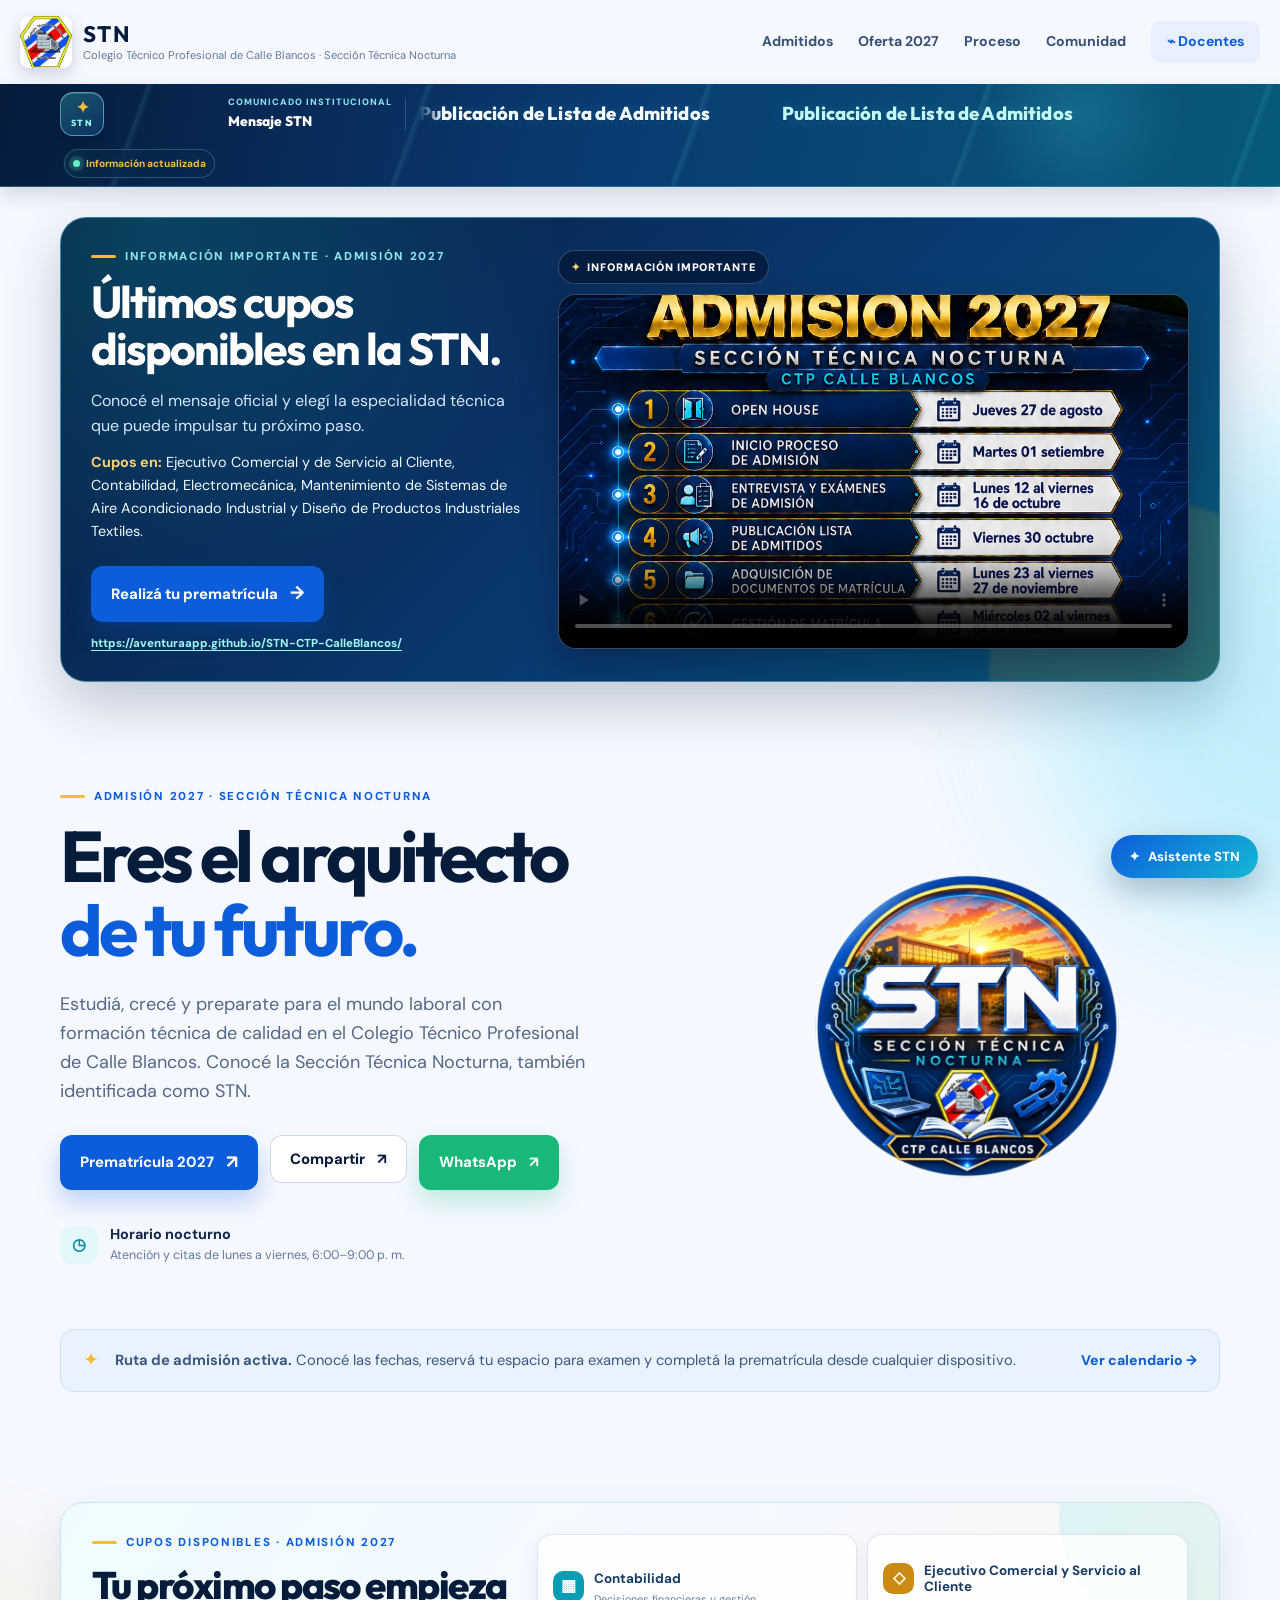
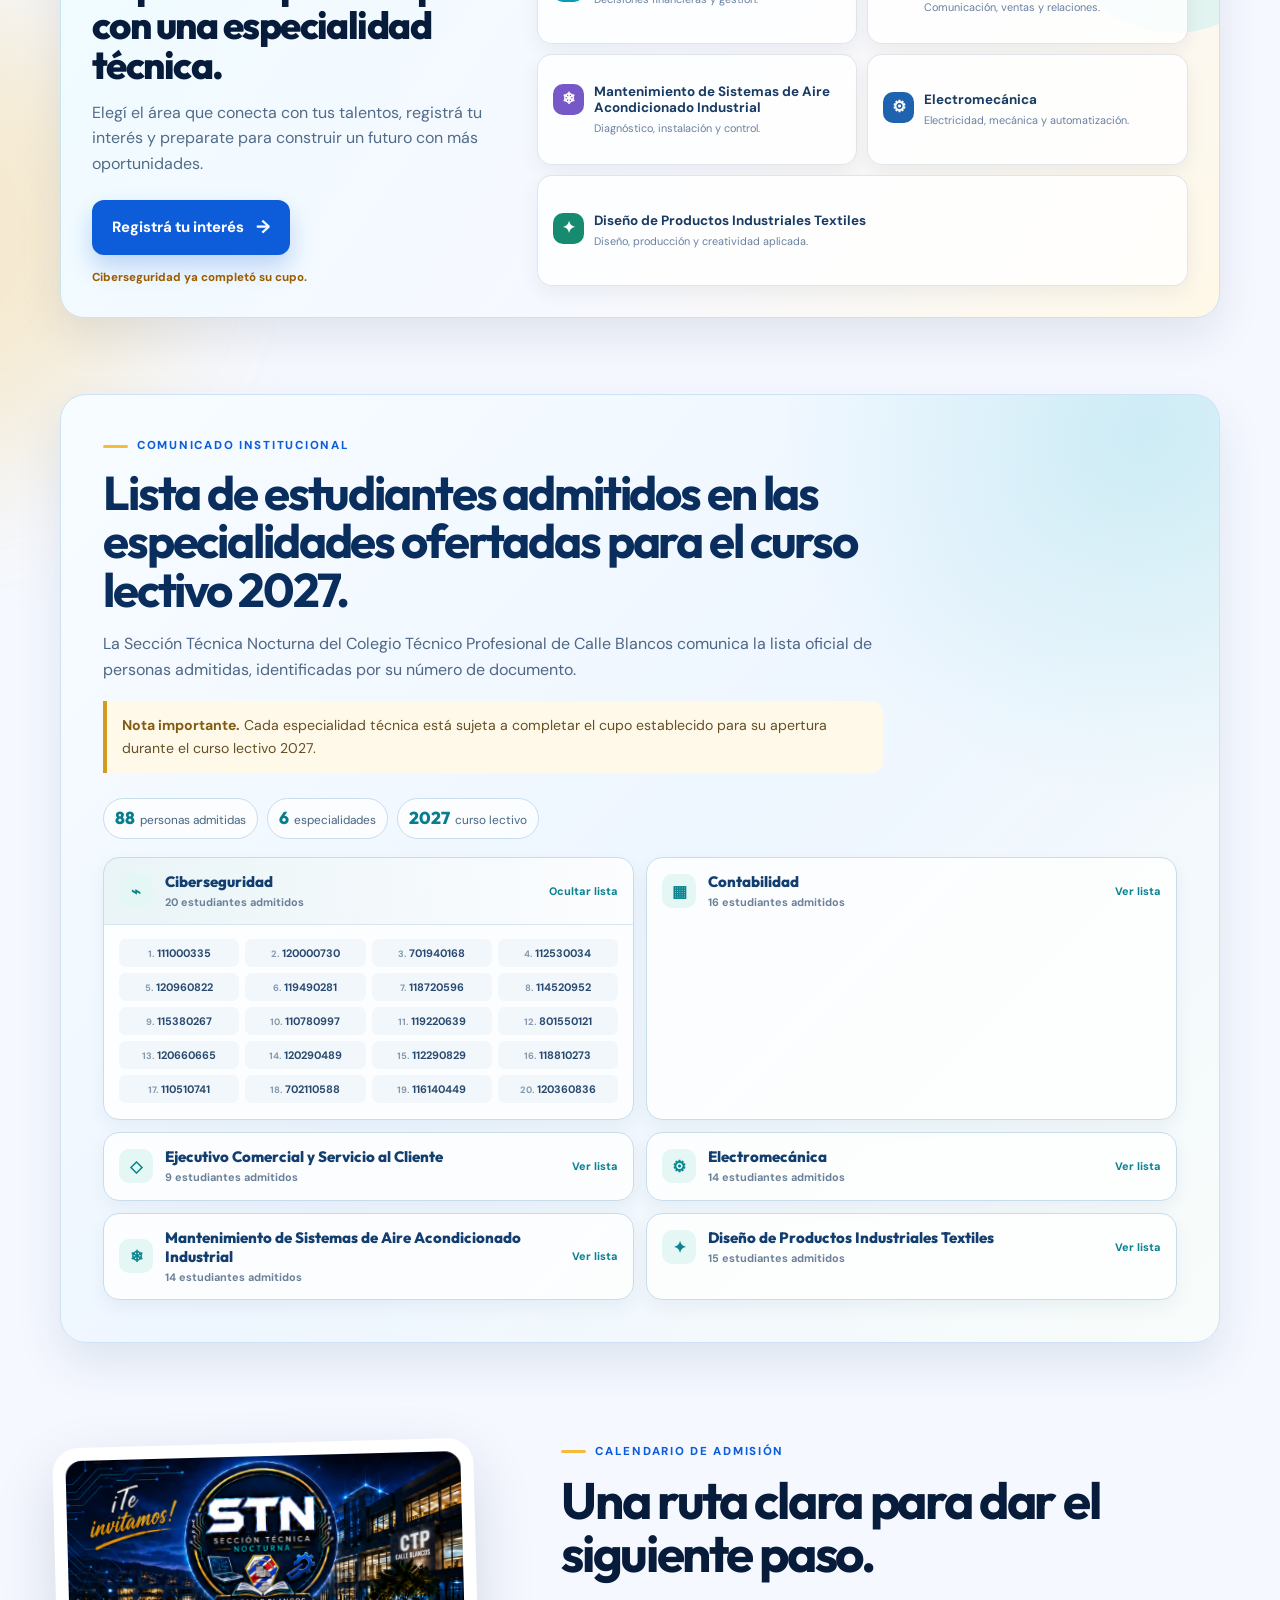
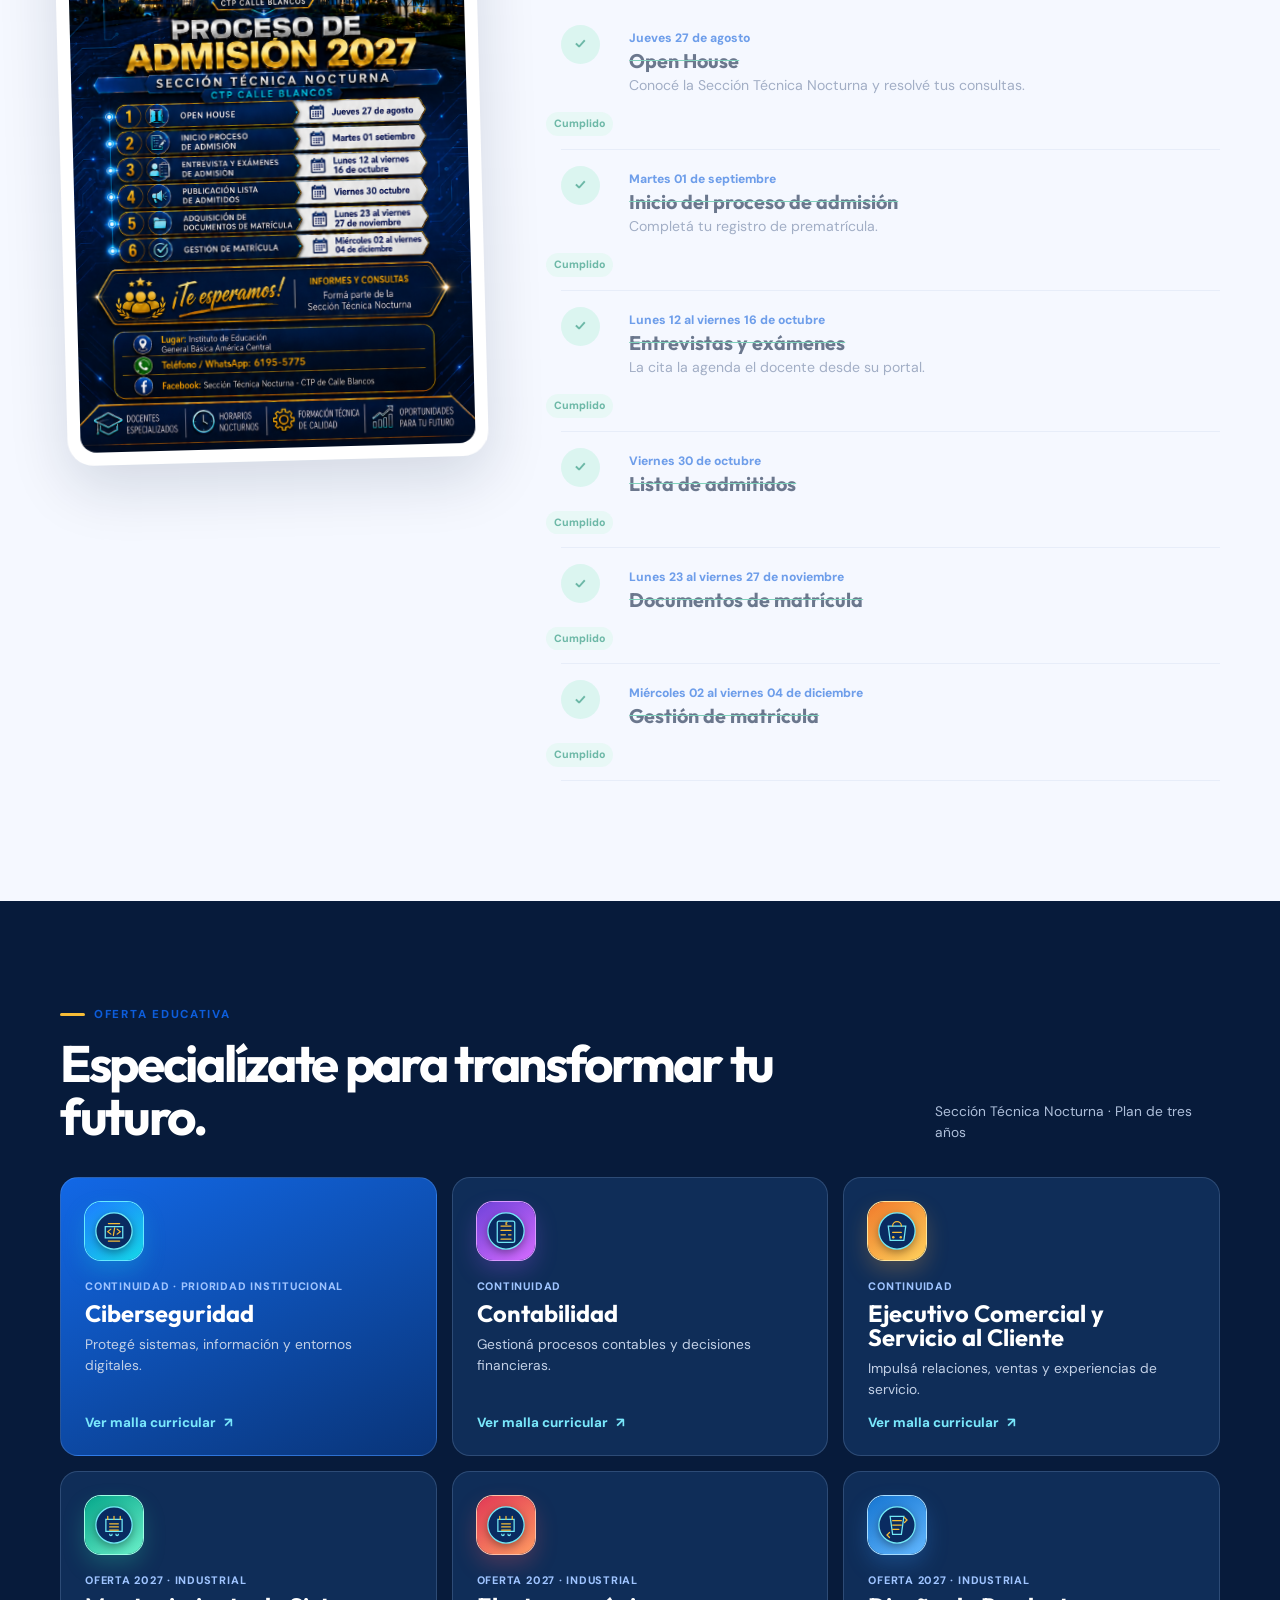
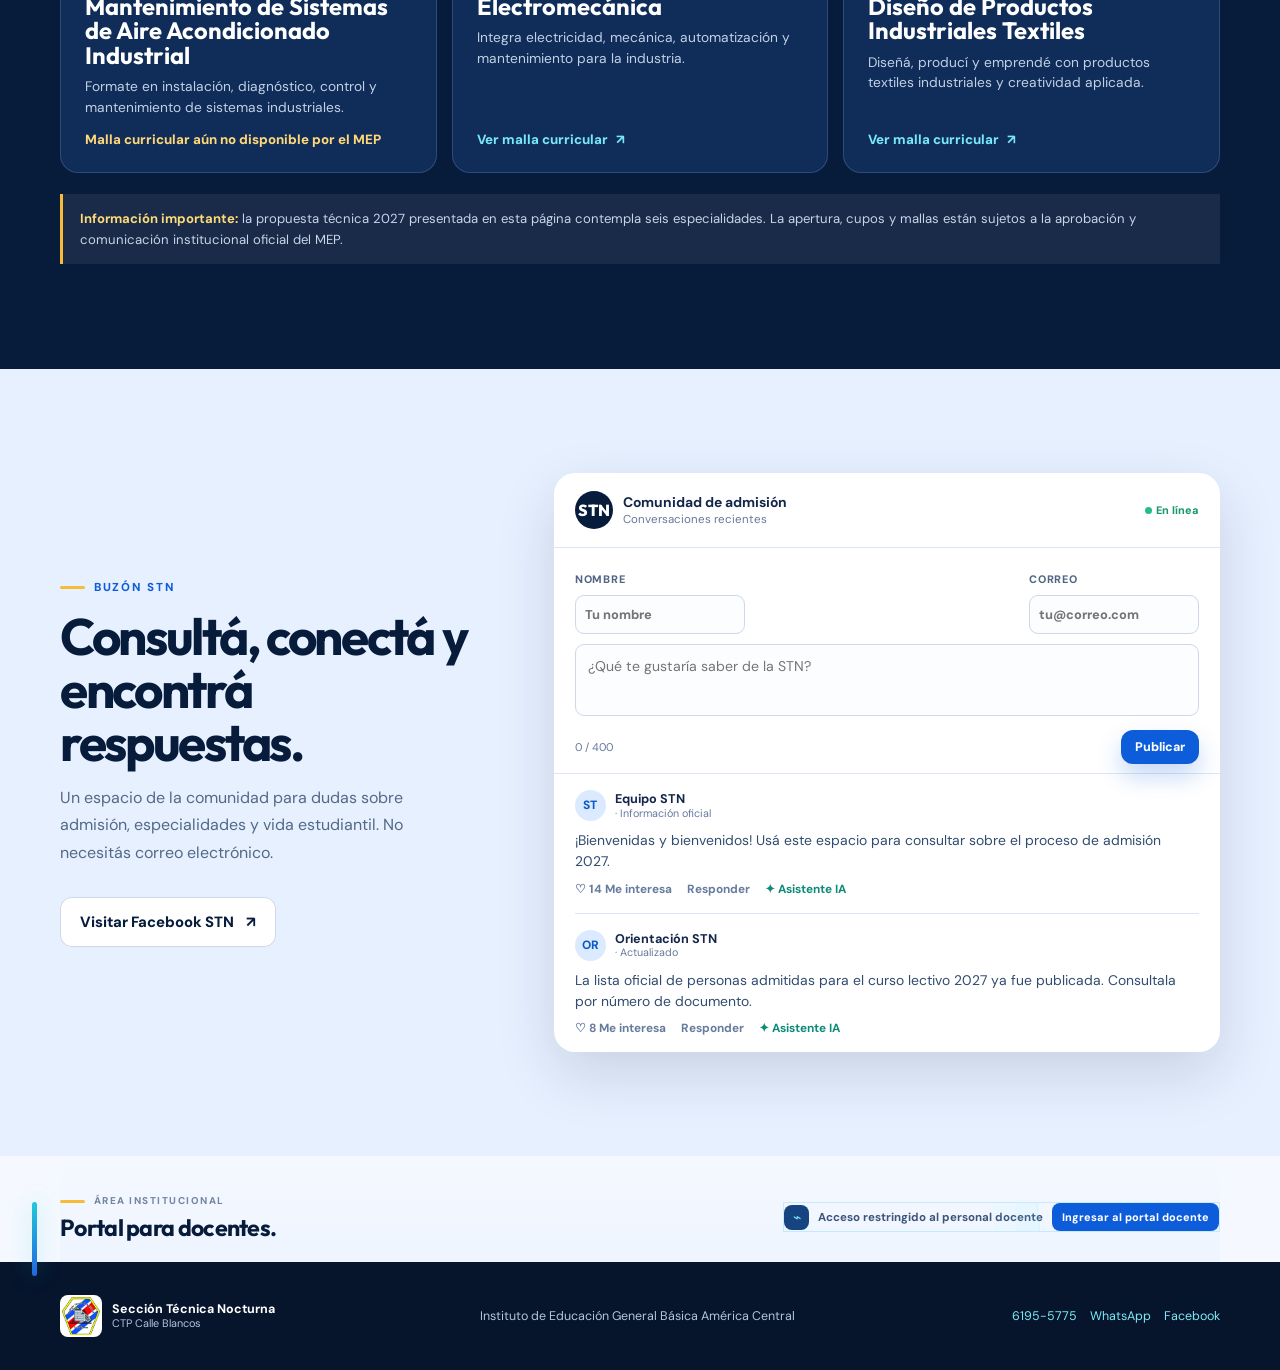
==== commit e90152b1: "Add 2027 textile design admitted students" ====
--- a/index.html
+++ b/index.html
@@ -105,11 +105,10 @@
         <p class="eyebrow"><span></span> Comunicado institucional</p>
         <h2 id="admitted-title">Lista de estudiantes admitidos en las especialidades ofertadas para el curso lectivo 2027.</h2>
         <p>La Sección Técnica Nocturna del Colegio Técnico Profesional de Calle Blancos comunica la lista oficial de personas admitidas, identificadas por su número de documento.</p>
-        <p class="admitted-availability"><b>Espacios disponibles.</b> La especialidad técnica de Diseño de Productos Industriales Textiles mantiene espacios para nuevas personas interesadas. Registrá tu interés mediante el formulario de prematrícula.</p>
         <p class="admitted-note"><b>Nota importante.</b> Cada especialidad técnica está sujeta a completar el cupo establecido para su apertura durante el curso lectivo 2027.</p>
       </div>
       <div class="admitted-summary" aria-label="Resumen de la lista de admitidos">
-        <span><b>73</b> personas admitidas</span><span><b>5</b> especialidades</span><span><b>2027</b> curso lectivo</span>
+        <span><b>88</b> personas admitidas</span><span><b>6</b> especialidades</span><span><b>2027</b> curso lectivo</span>
       </div>
       <div class="admitted-grid">
         <details class="admitted-card" open><summary><span class="admitted-icon">⌁</span><span><b>Ciberseguridad</b><small>20 estudiantes admitidos</small></span><i>Ver lista</i></summary><ol><li>111000335</li><li>120000730</li><li>701940168</li><li>112530034</li><li>120960822</li><li>119490281</li><li>118720596</li><li>114520952</li><li>115380267</li><li>110780997</li><li>119220639</li><li>801550121</li><li>120660665</li><li>120290489</li><li>112290829</li><li>118810273</li><li>110510741</li><li>702110588</li><li>116140449</li><li>120360836</li></ol></details>
@@ -117,6 +116,7 @@
         <details class="admitted-card"><summary><span class="admitted-icon">◇</span><span><b>Ejecutivo Comercial y Servicio al Cliente</b><small>9 estudiantes admitidos</small></span><i>Ver lista</i></summary><ol><li>112059677</li><li>120400376</li><li>119900433</li><li>118930277</li><li>109130110</li><li>305240556</li><li>701940168</li><li>702660834</li><li>155851153404</li></ol></details>
         <details class="admitted-card"><summary><span class="admitted-icon">⚙</span><span><b>Electromecánica</b><small>14 estudiantes admitidos</small></span><i>Ver lista</i></summary><ol><li>11490312</li><li>115390070</li><li>801410534</li><li>114570228</li><li>111000339</li><li>122200820515</li><li>111610442</li><li>119660523</li><li>117300771</li><li>110510741</li><li>109590978</li><li>155845540036</li><li>114390315</li><li>114390315</li></ol></details>
         <details class="admitted-card"><summary><span class="admitted-icon">❄</span><span><b>Mantenimiento de Sistemas de Aire Acondicionado Industrial</b><small>14 estudiantes admitidos</small></span><i>Ver lista</i></summary><ol><li>205500544</li><li>111000339</li><li>117690864</li><li>11642-0047</li><li>402160918</li><li>206380707</li><li>120140885</li><li>11815-0424</li><li>120240413</li><li>11892-0995</li><li>114450717</li><li>119740582</li><li>114390315</li><li>114390315</li></ol></details>
+        <details class="admitted-card"><summary><span class="admitted-icon">✦</span><span><b>Diseño de Productos Industriales Textiles</b><small>15 estudiantes admitidos</small></span><i>Ver lista</i></summary><ol><li>1118500887</li><li>119810638</li><li>112610780</li><li>604580144</li><li>116410534</li><li>106790286</li><li>110450468</li><li>110480971</li><li>305460697</li><li>113420061</li><li>116890238</li><li>114640748</li><li>112310349</li><li>110100250</li><li>117850915</li></ol></details>
       </div>
     </section>
 
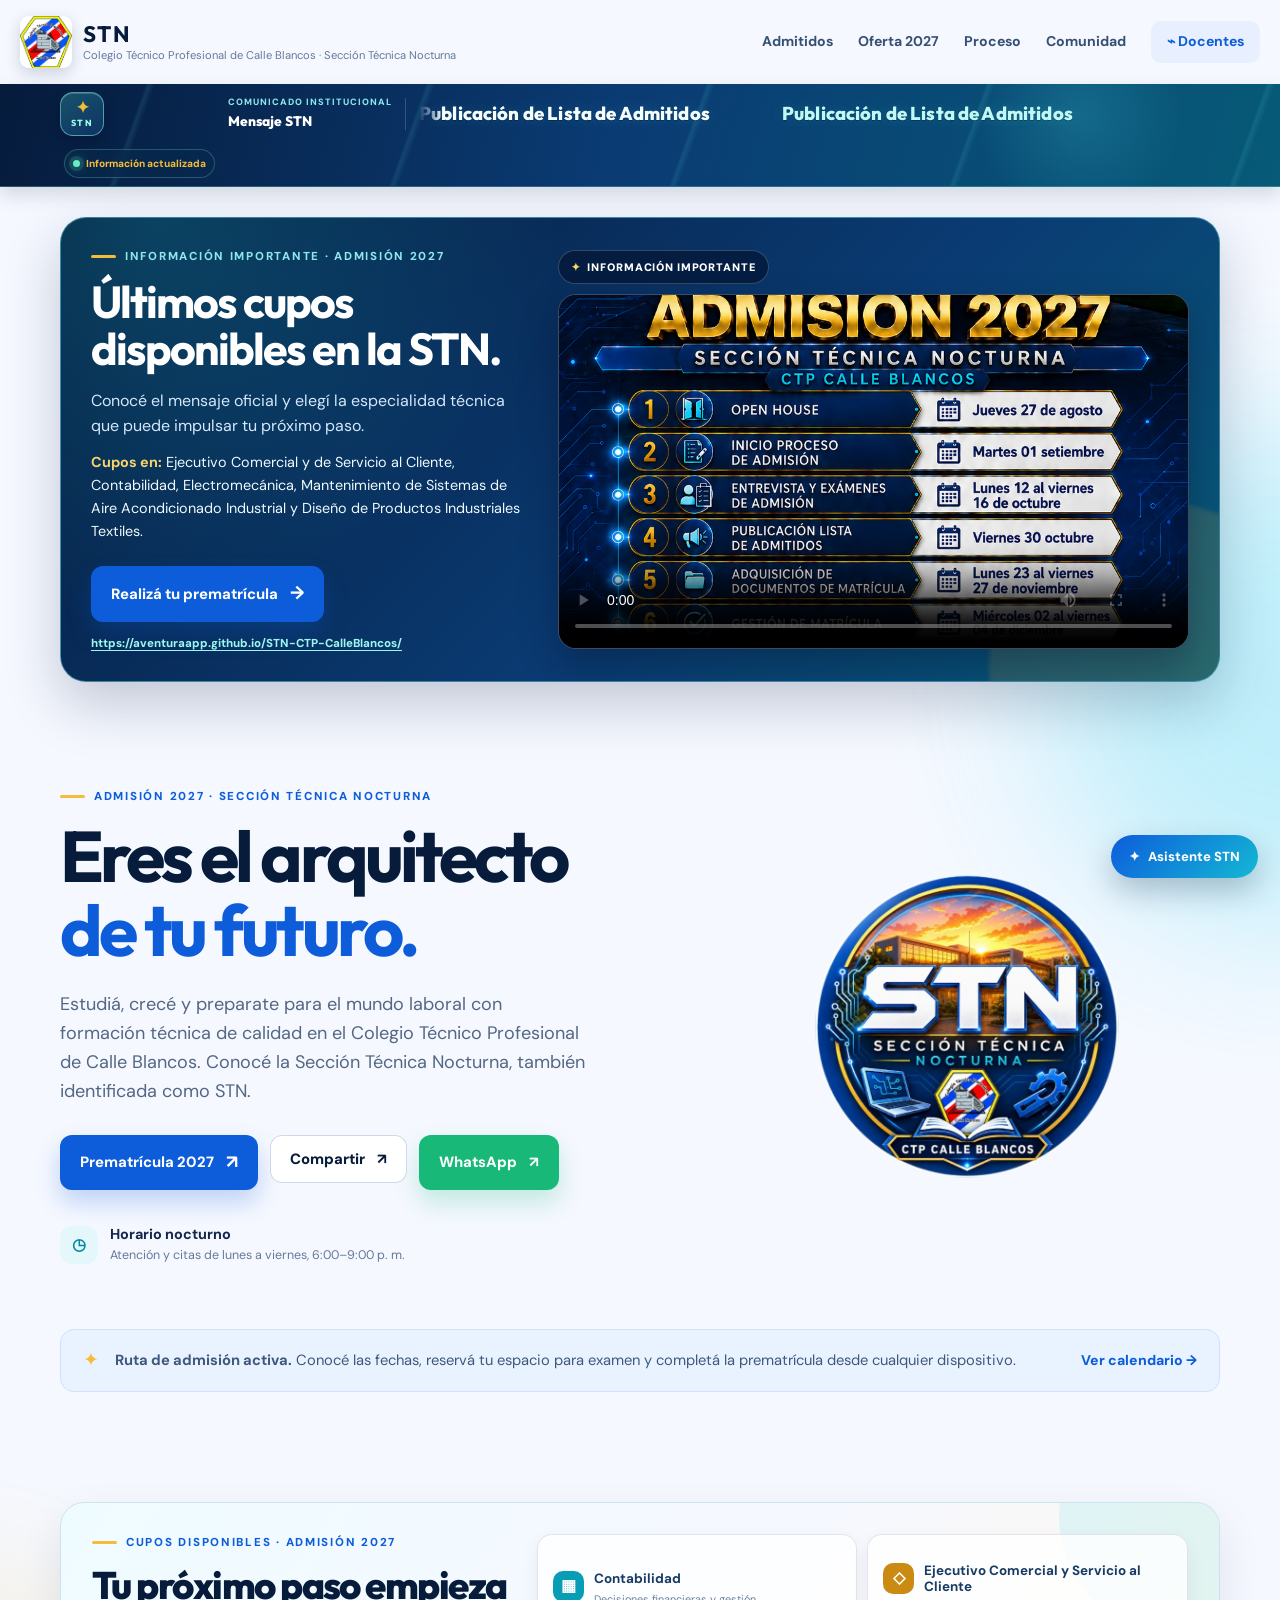
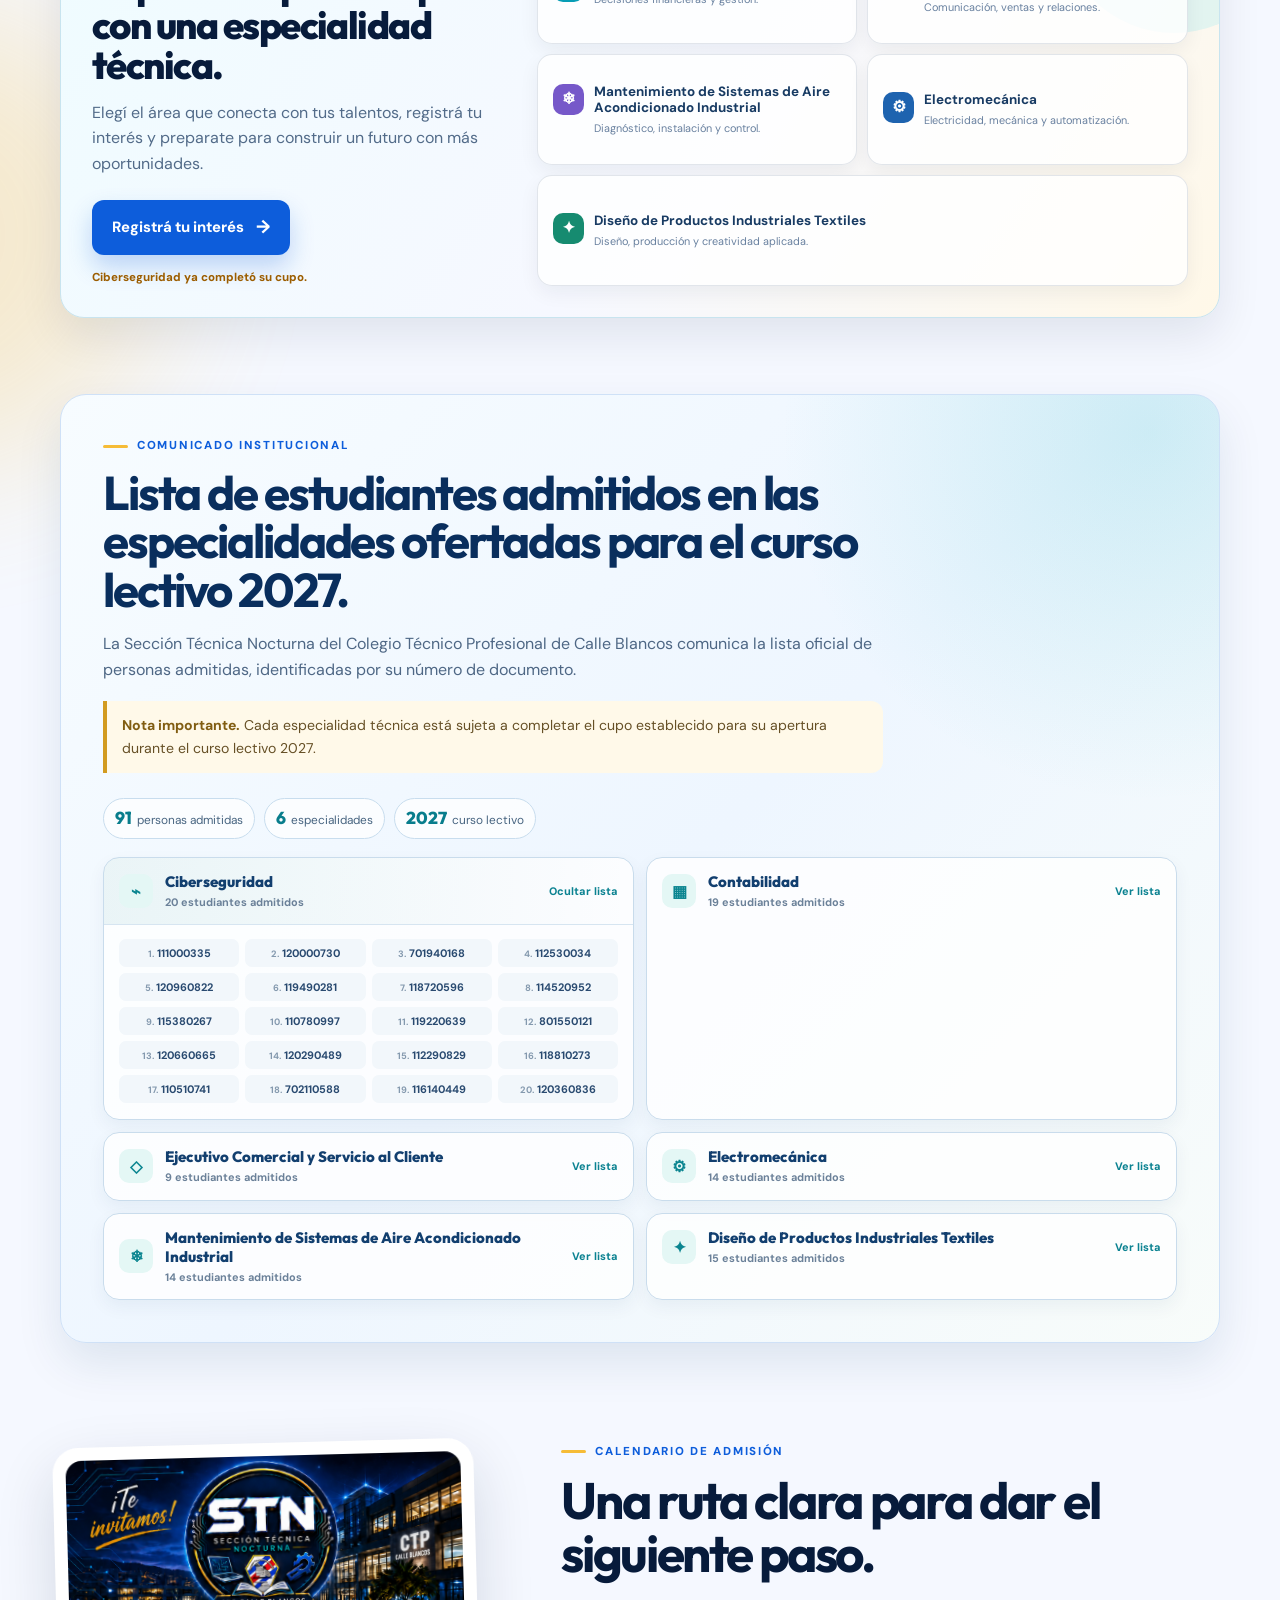
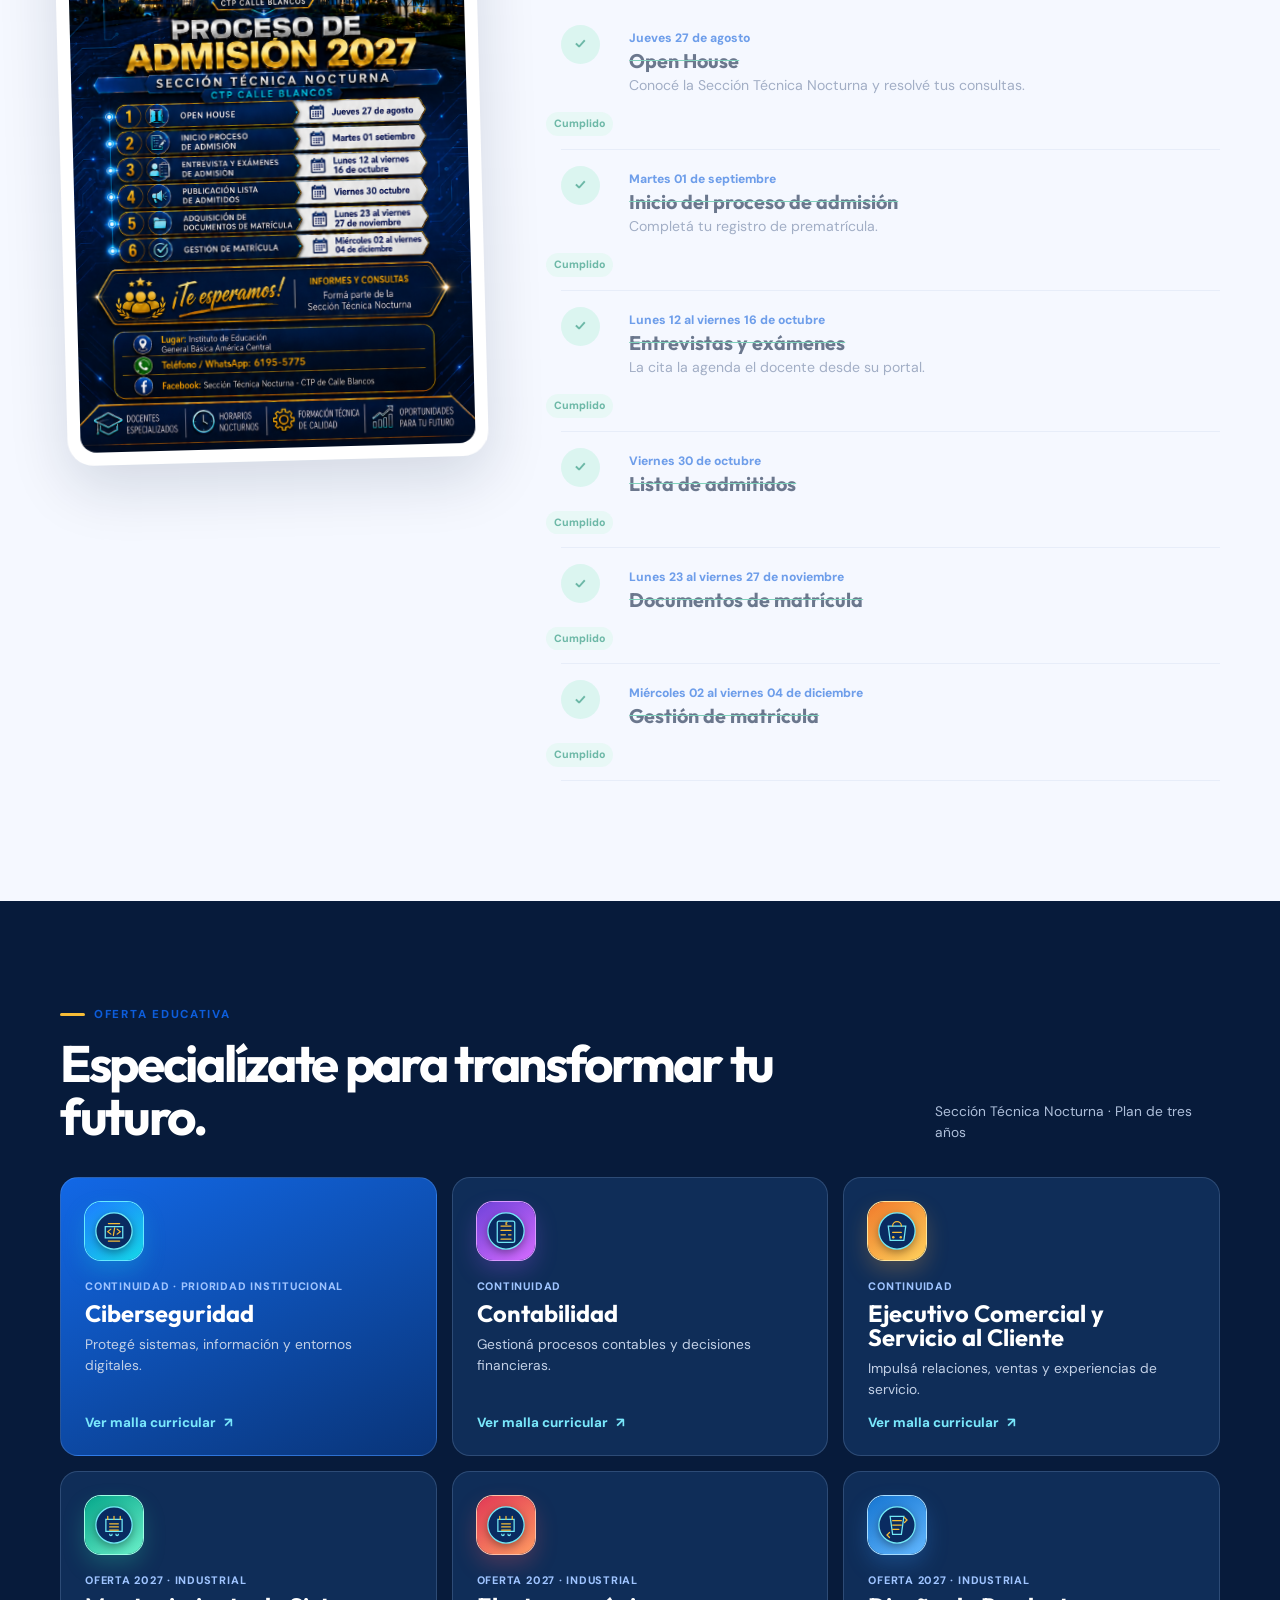
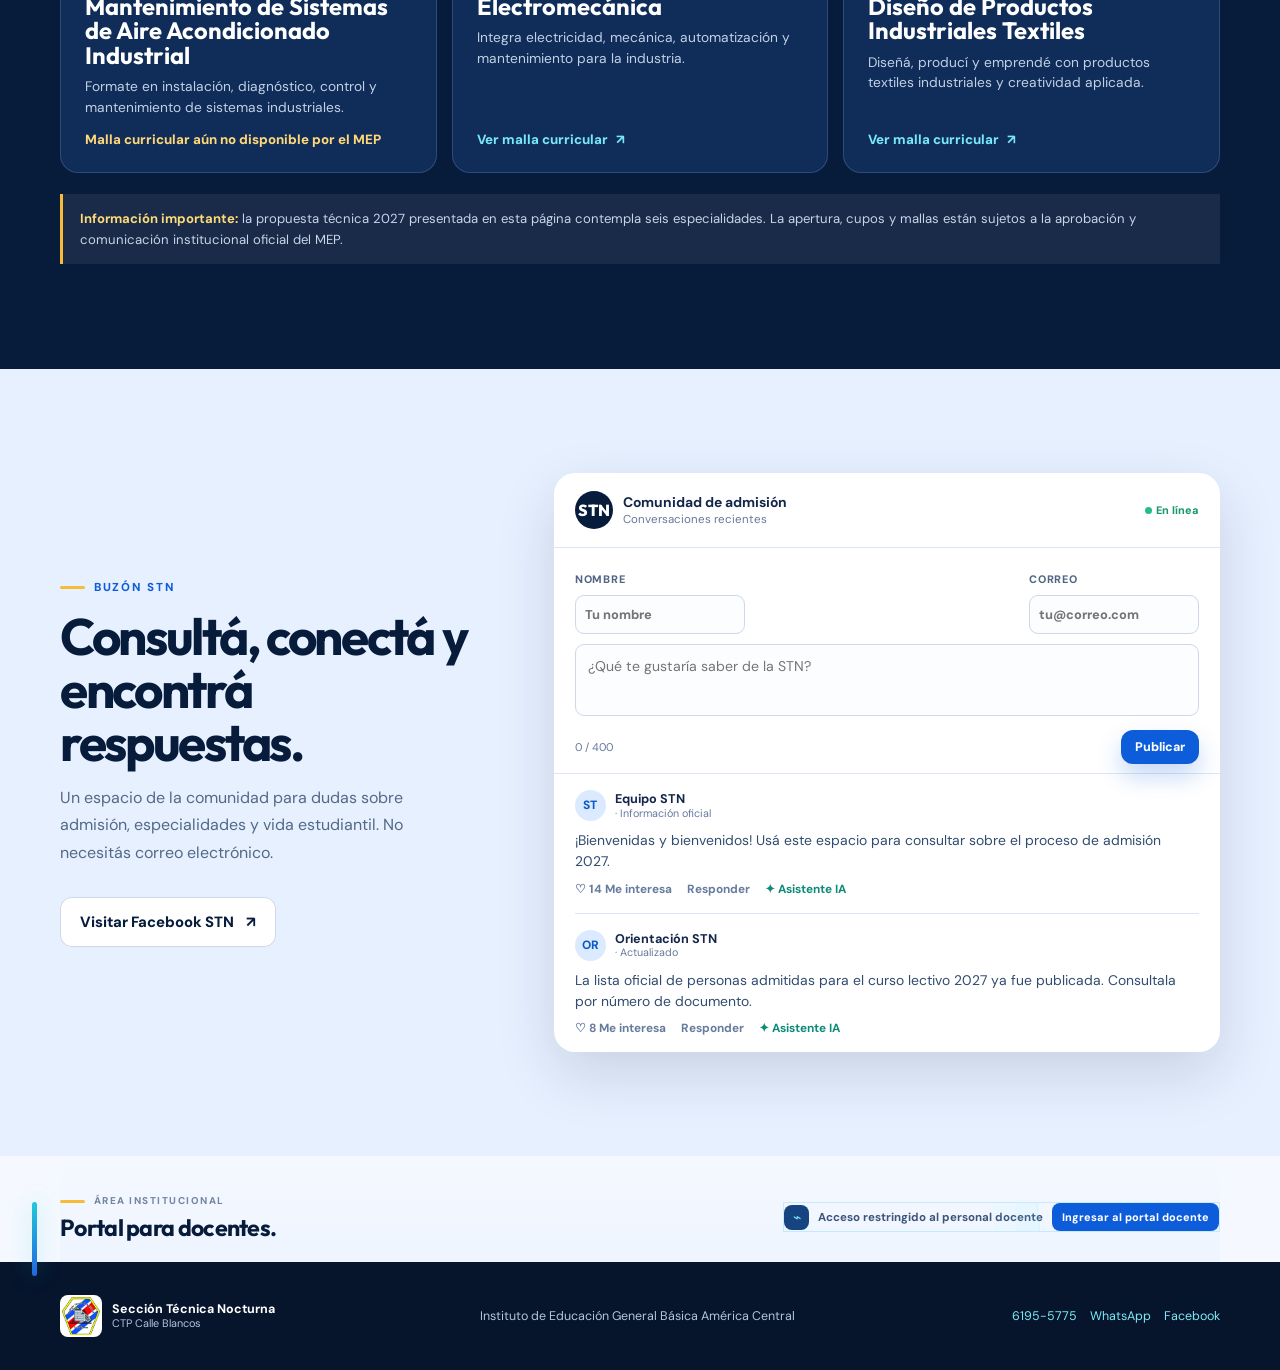
==== commit c7a2b268: "Update 2027 accounting admitted students" ====
--- a/index.html
+++ b/index.html
@@ -108,11 +108,11 @@
         <p class="admitted-note"><b>Nota importante.</b> Cada especialidad técnica está sujeta a completar el cupo establecido para su apertura durante el curso lectivo 2027.</p>
       </div>
       <div class="admitted-summary" aria-label="Resumen de la lista de admitidos">
-        <span><b>88</b> personas admitidas</span><span><b>6</b> especialidades</span><span><b>2027</b> curso lectivo</span>
+        <span><b>91</b> personas admitidas</span><span><b>6</b> especialidades</span><span><b>2027</b> curso lectivo</span>
       </div>
       <div class="admitted-grid">
         <details class="admitted-card" open><summary><span class="admitted-icon">⌁</span><span><b>Ciberseguridad</b><small>20 estudiantes admitidos</small></span><i>Ver lista</i></summary><ol><li>111000335</li><li>120000730</li><li>701940168</li><li>112530034</li><li>120960822</li><li>119490281</li><li>118720596</li><li>114520952</li><li>115380267</li><li>110780997</li><li>119220639</li><li>801550121</li><li>120660665</li><li>120290489</li><li>112290829</li><li>118810273</li><li>110510741</li><li>702110588</li><li>116140449</li><li>120360836</li></ol></details>
-        <details class="admitted-card"><summary><span class="admitted-icon">▦</span><span><b>Contabilidad</b><small>16 estudiantes admitidos</small></span><i>Ver lista</i></summary><ol><li>112050677</li><li>114000038</li><li>118010950</li><li>115480380</li><li>111500175</li><li>112230746</li><li>112420835</li><li>113670331</li><li>112030035</li><li>114790594</li><li>118750833</li><li>801550121</li><li>109650813</li><li>801310446</li><li>111040516</li><li>110810603</li></ol></details>
+        <details class="admitted-card"><summary><span class="admitted-icon">▦</span><span><b>Contabilidad</b><small>19 estudiantes admitidos</small></span><i>Ver lista</i></summary><ol><li>112050677</li><li>114000038</li><li>118010950</li><li>115480380</li><li>111500175</li><li>112230746</li><li>112420835</li><li>113670331</li><li>112030035</li><li>114790594</li><li>118750833</li><li>801550121</li><li>109650813</li><li>801310446</li><li>111040516</li><li>110810603</li><li>118380541</li><li>115260991</li><li>113610335</li></ol></details>
         <details class="admitted-card"><summary><span class="admitted-icon">◇</span><span><b>Ejecutivo Comercial y Servicio al Cliente</b><small>9 estudiantes admitidos</small></span><i>Ver lista</i></summary><ol><li>112059677</li><li>120400376</li><li>119900433</li><li>118930277</li><li>109130110</li><li>305240556</li><li>701940168</li><li>702660834</li><li>155851153404</li></ol></details>
         <details class="admitted-card"><summary><span class="admitted-icon">⚙</span><span><b>Electromecánica</b><small>14 estudiantes admitidos</small></span><i>Ver lista</i></summary><ol><li>11490312</li><li>115390070</li><li>801410534</li><li>114570228</li><li>111000339</li><li>122200820515</li><li>111610442</li><li>119660523</li><li>117300771</li><li>110510741</li><li>109590978</li><li>155845540036</li><li>114390315</li><li>114390315</li></ol></details>
         <details class="admitted-card"><summary><span class="admitted-icon">❄</span><span><b>Mantenimiento de Sistemas de Aire Acondicionado Industrial</b><small>14 estudiantes admitidos</small></span><i>Ver lista</i></summary><ol><li>205500544</li><li>111000339</li><li>117690864</li><li>11642-0047</li><li>402160918</li><li>206380707</li><li>120140885</li><li>11815-0424</li><li>120240413</li><li>11892-0995</li><li>114450717</li><li>119740582</li><li>114390315</li><li>114390315</li></ol></details>
